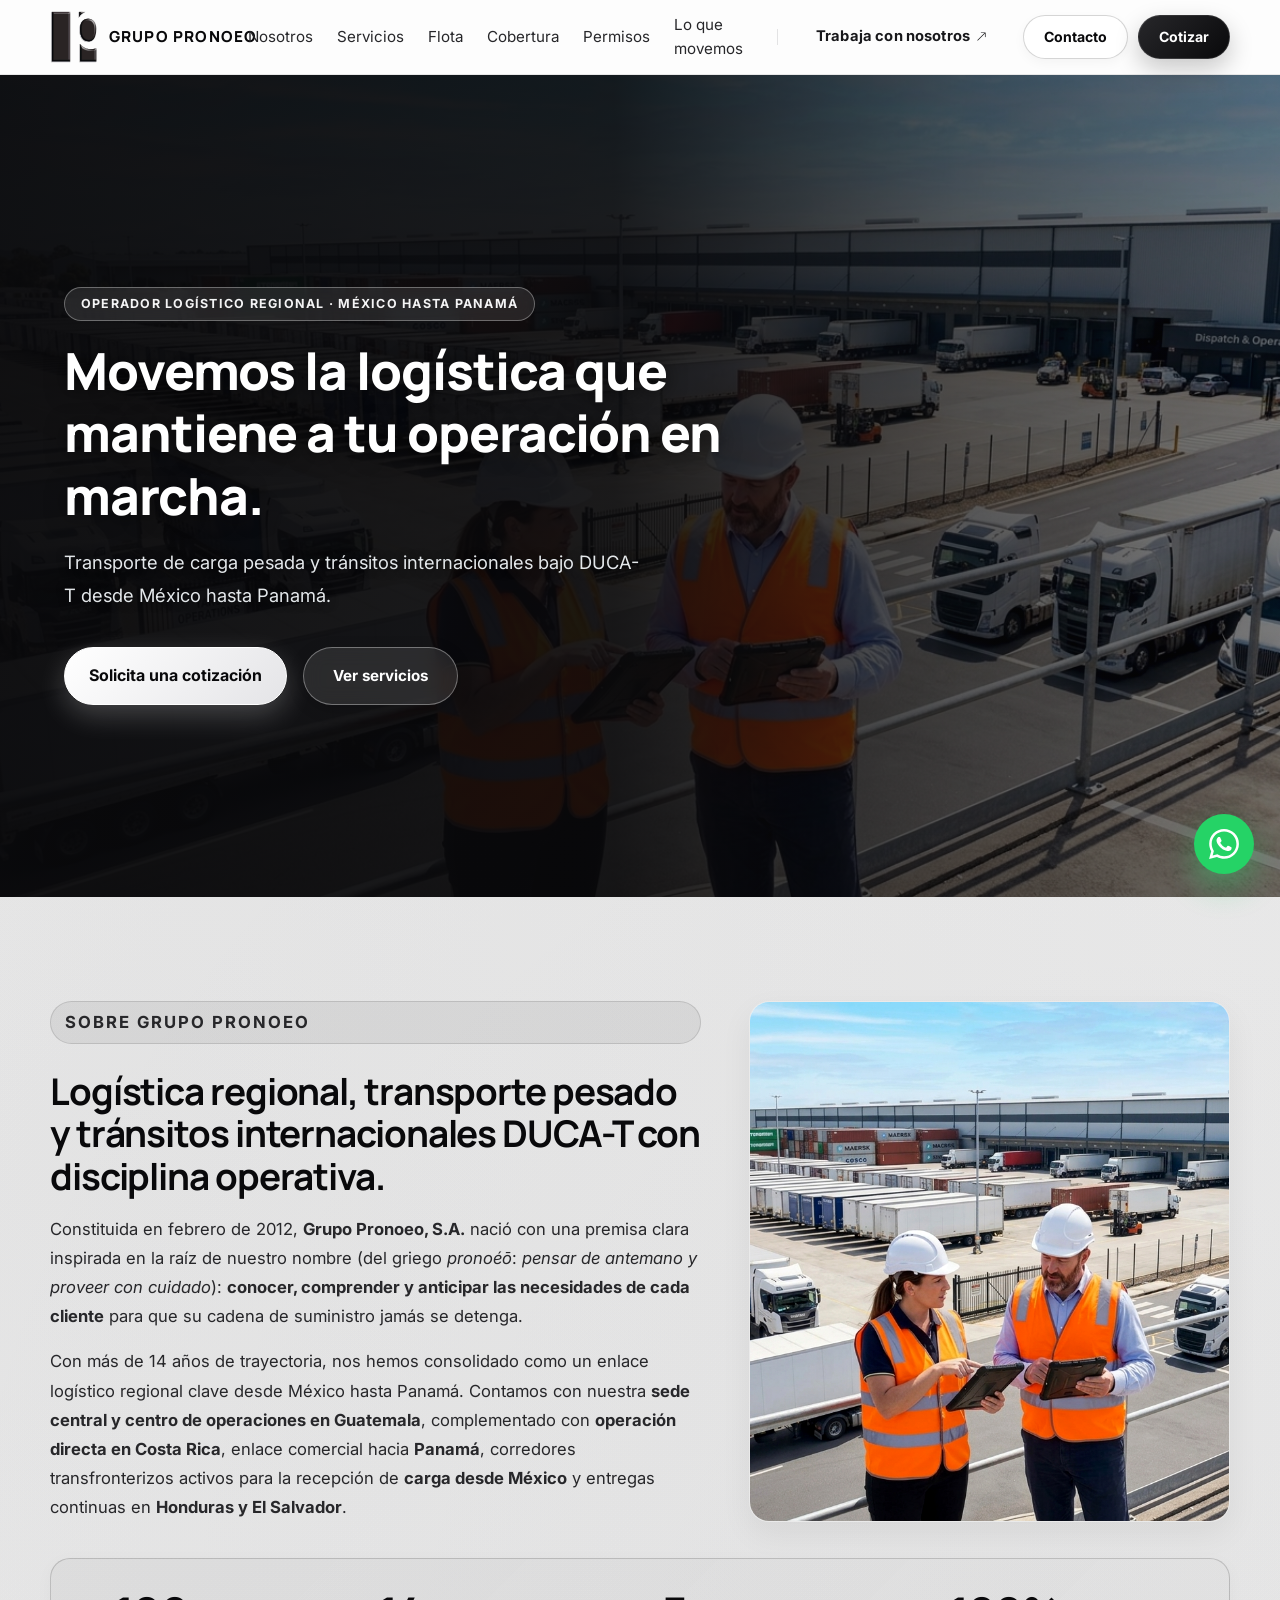
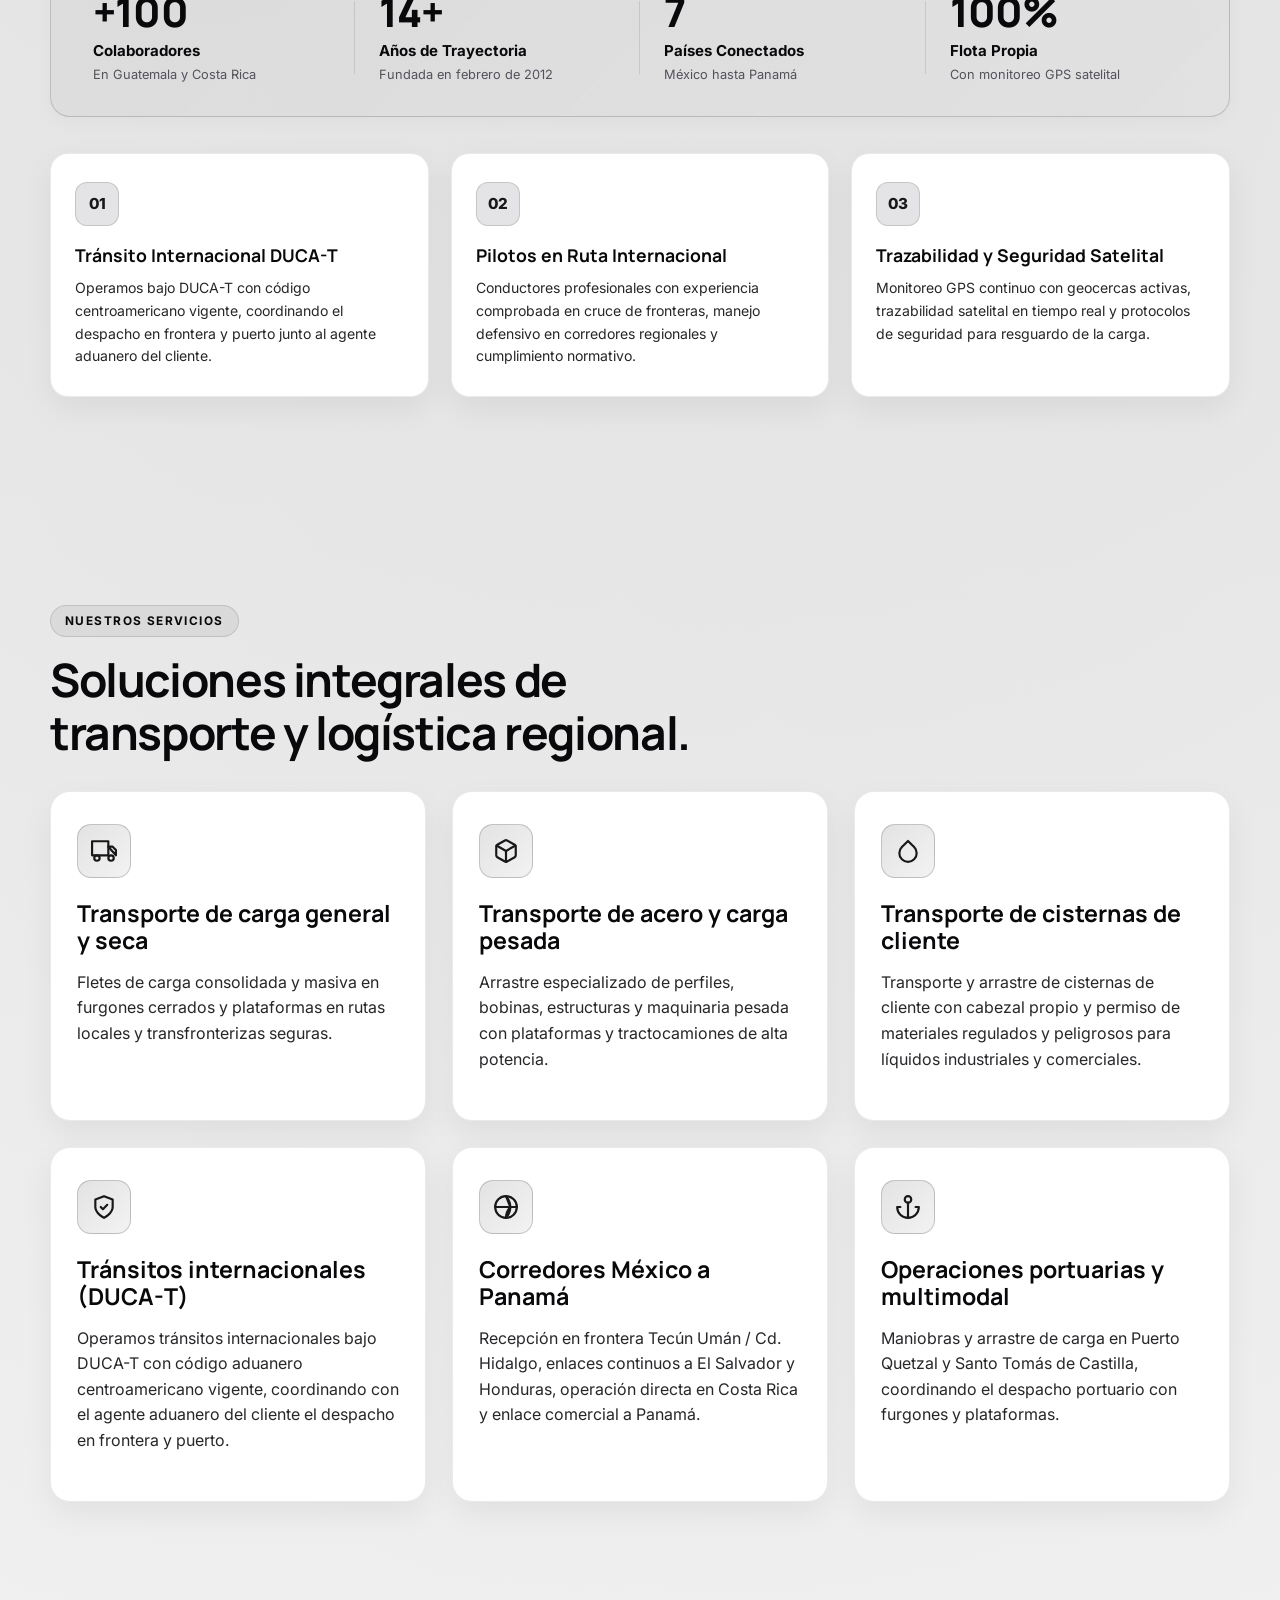
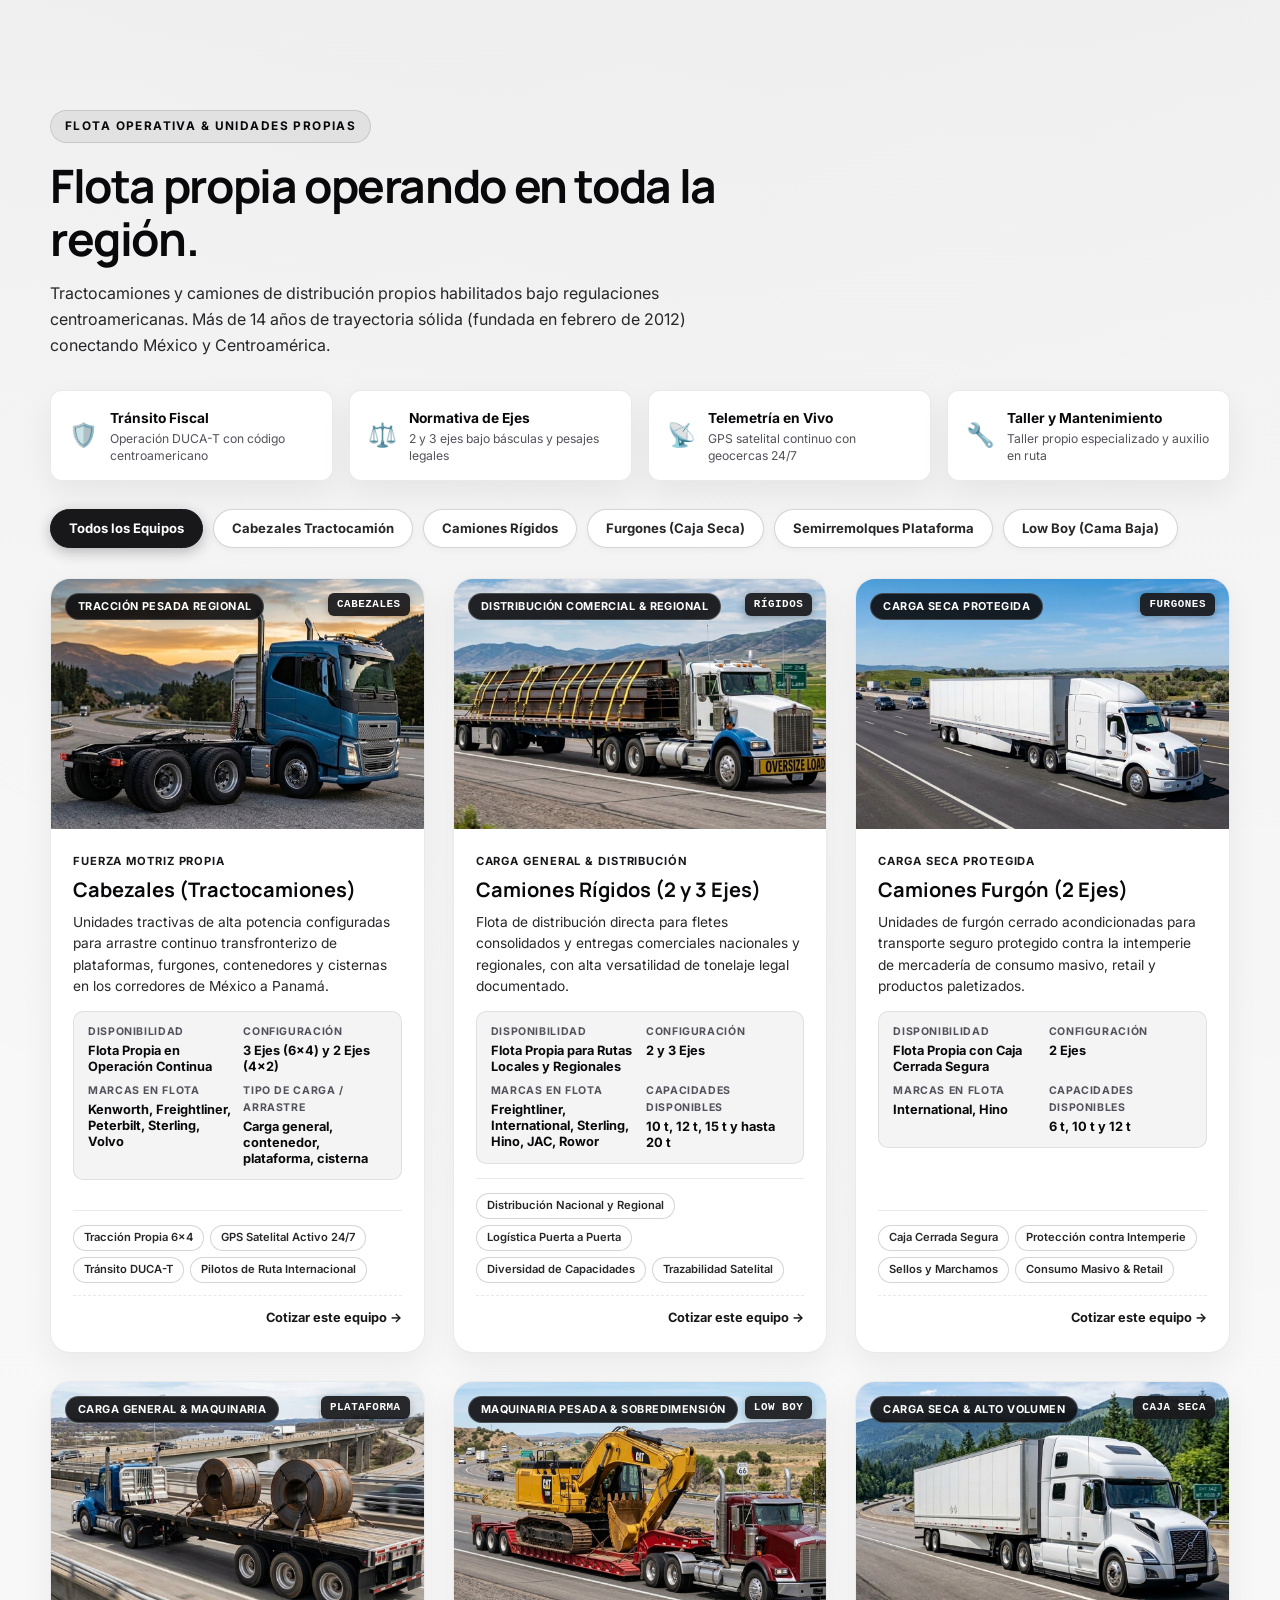
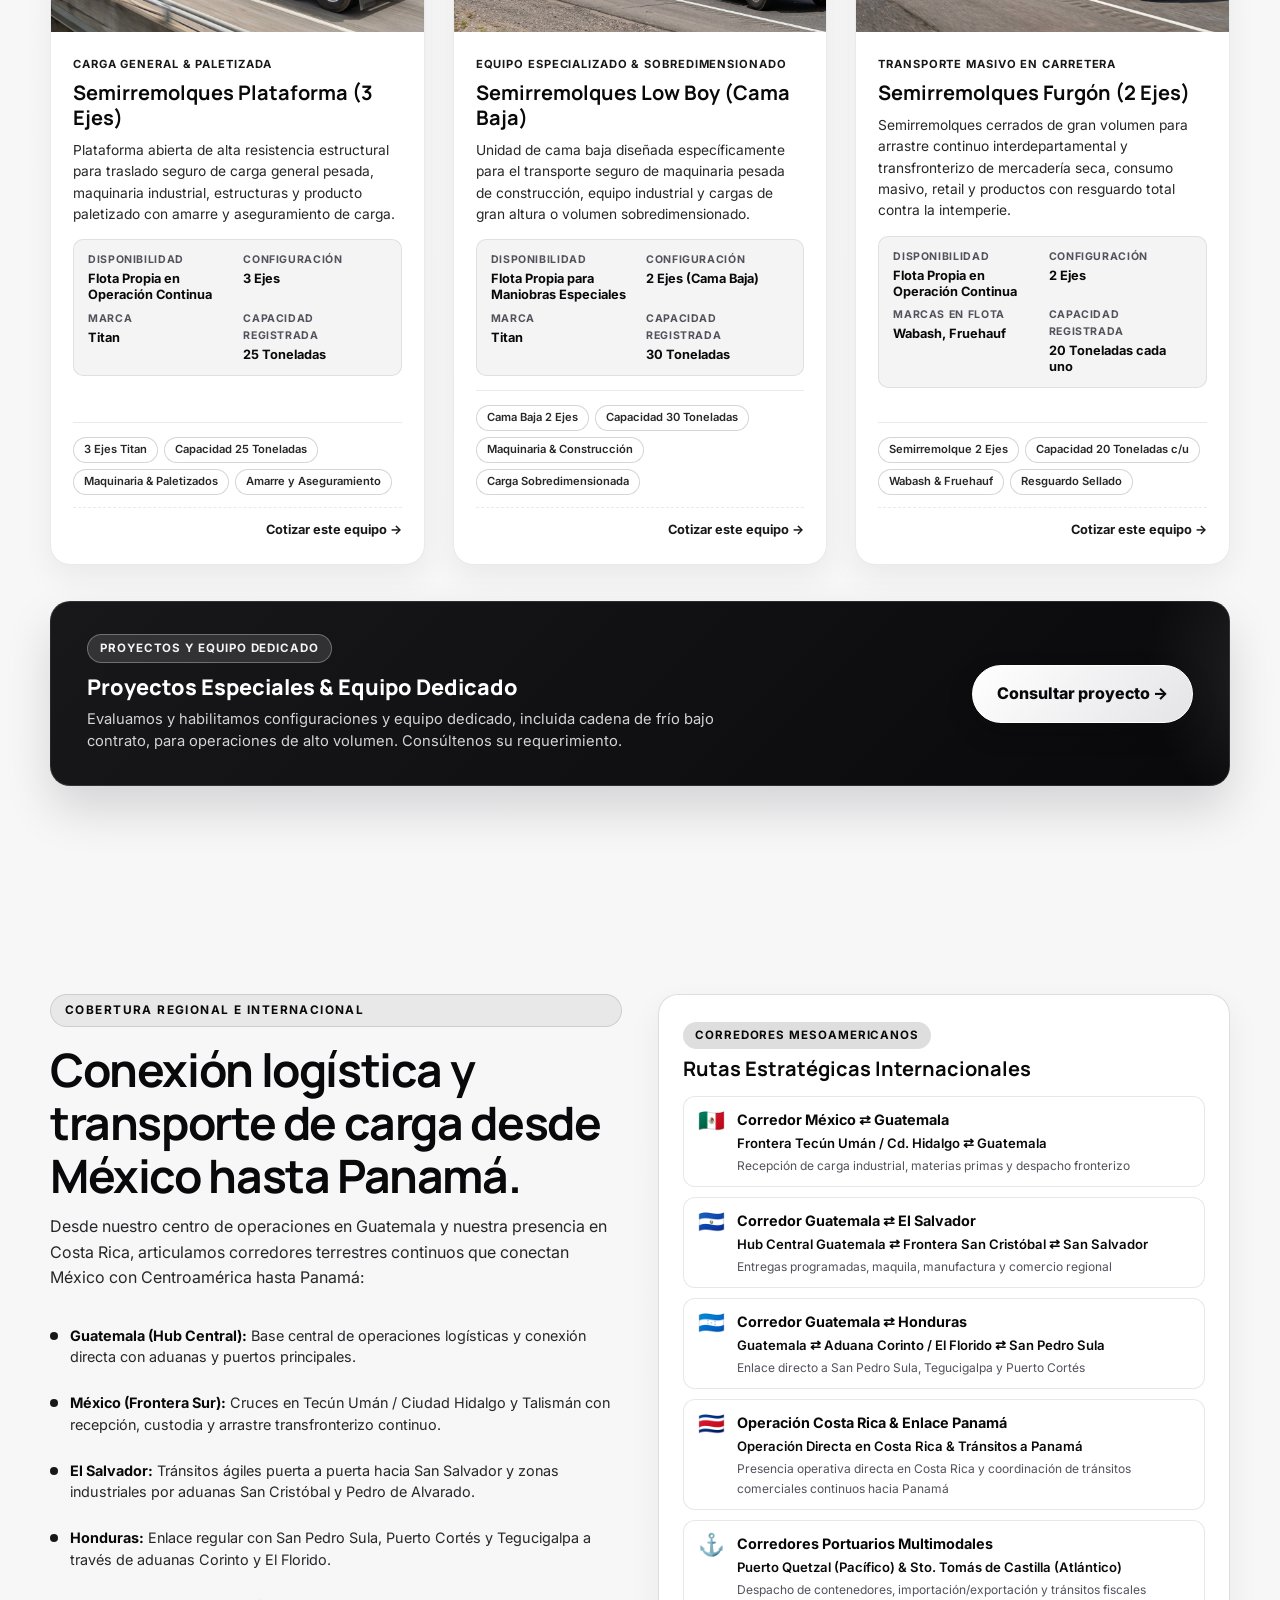
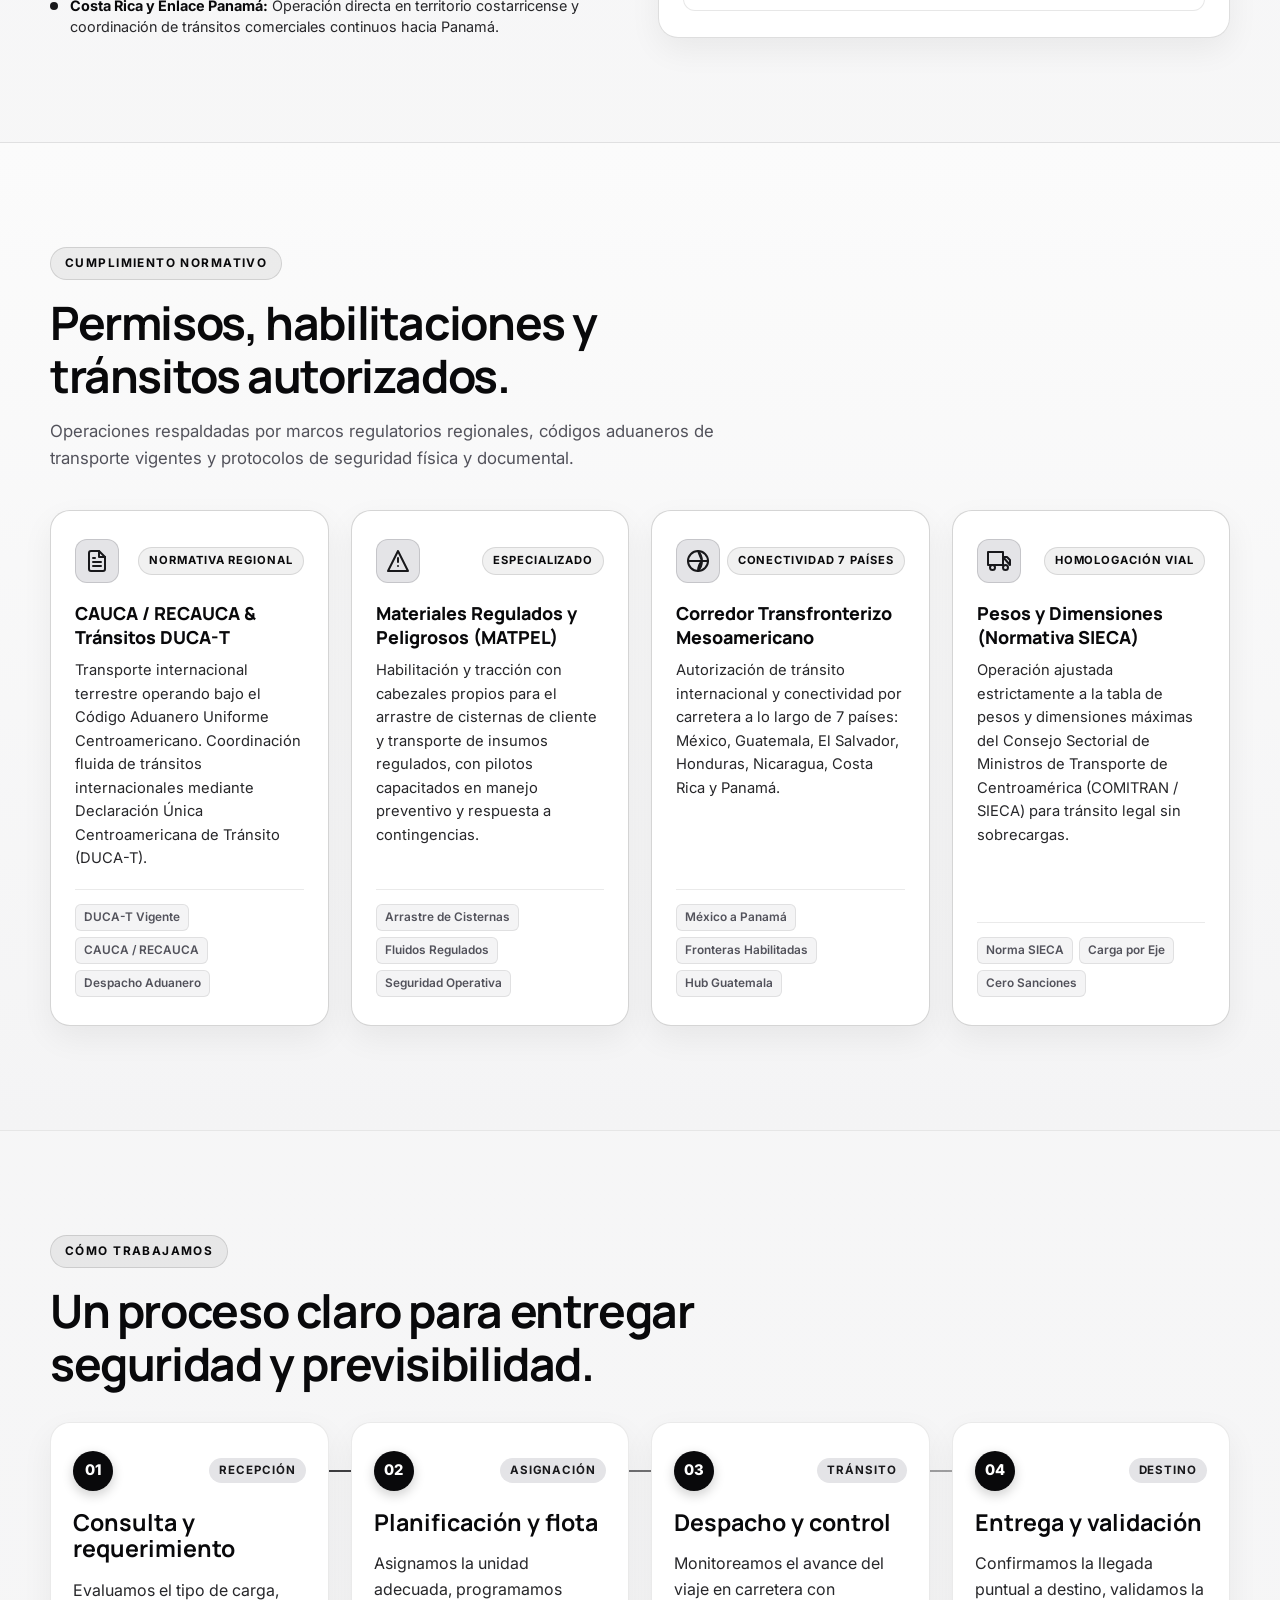
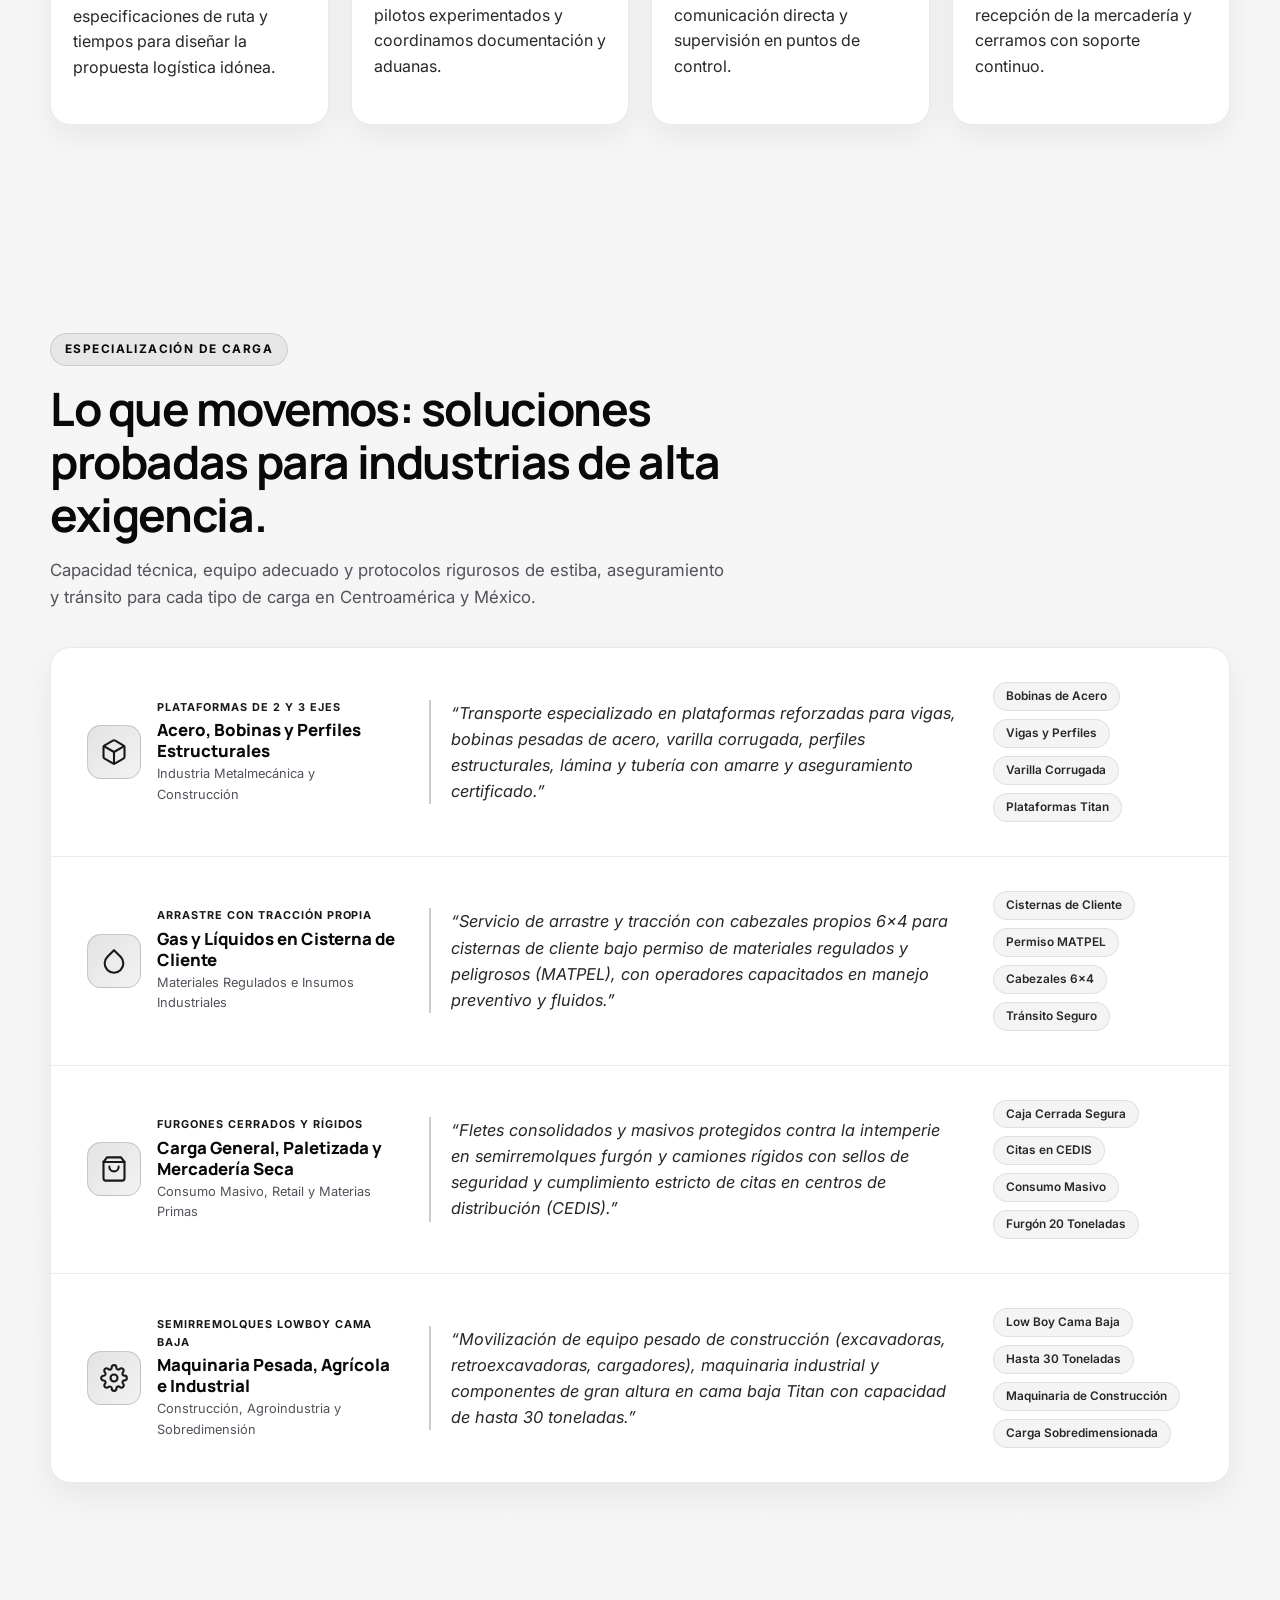
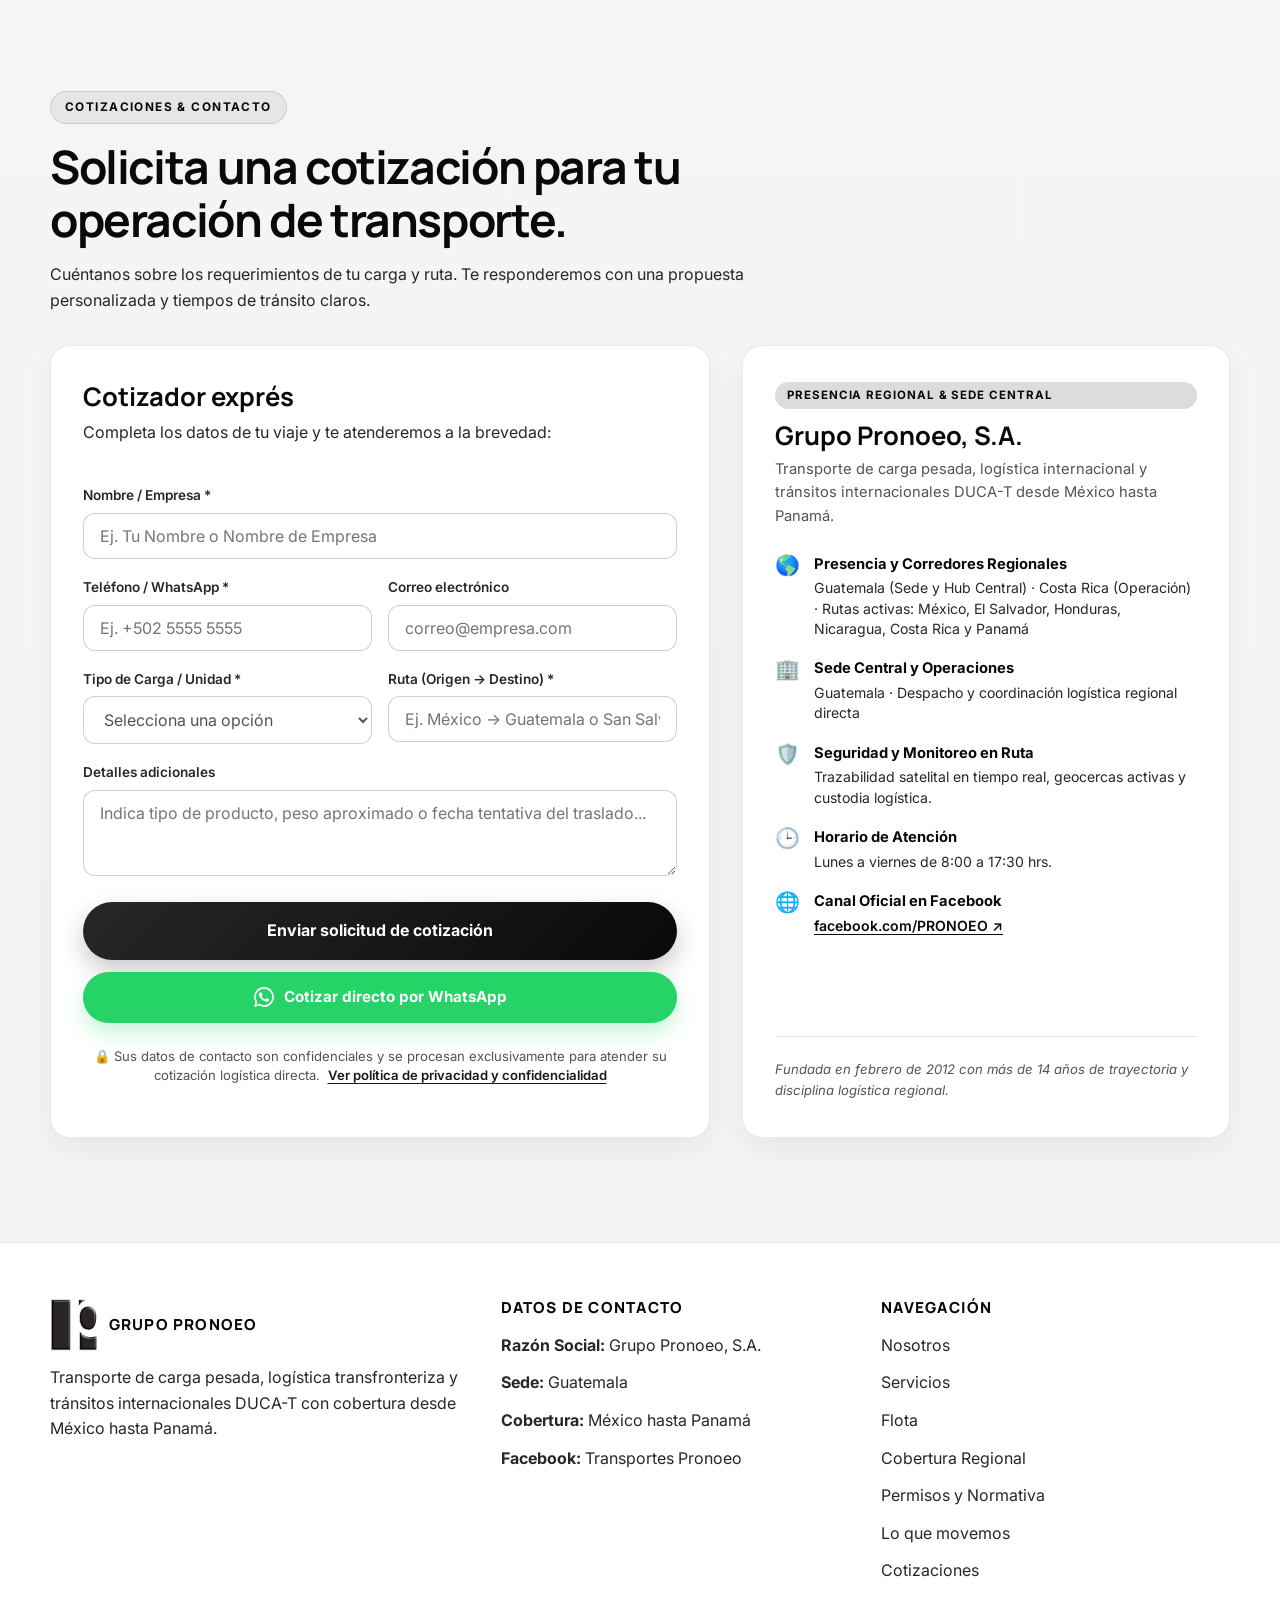
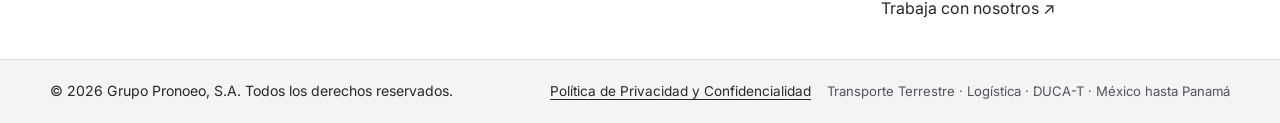
==== index.html @ 3204d536 "feat: implement Phase 3 image debranding and Phase 4 permits and cargo categories" ====
<!DOCTYPE html>
<!-- ==========================================================================
     Grupo Pronoeo, S.A.
     Main website markup (index.html)
     ========================================================================== -->
<html lang="es">
  <head>
    <!-- Character encoding and responsive viewport -->
    <meta charset="UTF-8" />
    <meta name="viewport" content="width=device-width, initial-scale=1.0" />

    <!-- SEO and page metadata -->
    <meta
      name="description"
      content="Grupo Pronoeo, S.A. - Operador logístico regional de transporte pesado, logística transfronteriza y tránsitos internacionales DUCA-T conectando México y toda Centroamérica hasta Panamá."
    />
    <title>Grupo Pronoeo | Transporte Pesado y Logística Regional · México a Panamá</title>

    <!-- Open Graph & Social Cards -->
    <meta property="og:type" content="website" />
    <meta property="og:site_name" content="Grupo Pronoeo, S.A." />
    <meta property="og:url" content="https://grupopronoeo.com/" />
    <meta property="og:title" content="Grupo Pronoeo | Transporte Pesado y Logística Regional" />
    <meta property="og:description" content="Operador logístico de carga pesada, flota propia, tránsitos internacionales DUCA-T y conectividad continua desde México hasta Panamá." />
    <meta property="og:image" content="https://grupopronoeo.com/img/pronoeo-logo.png" />
    <meta property="og:image:secure_url" content="https://grupopronoeo.com/img/pronoeo-logo.png" />
    <meta property="og:image:type" content="image/png" />
    <meta property="og:image:width" content="512" />
    <meta property="og:image:height" content="511" />
    <meta property="og:image:alt" content="Logo oficial de Grupo Pronoeo, S.A." />
    <meta name="twitter:card" content="summary_large_image" />
    <meta name="twitter:title" content="Grupo Pronoeo | Transporte Pesado y Logística Regional" />
    <meta name="twitter:description" content="Operador logístico de carga pesada, flota propia, tránsitos internacionales DUCA-T y conectividad continua desde México hasta Panamá." />
    <meta name="twitter:image" content="https://grupopronoeo.com/img/pronoeo-logo.png" />
    <meta name="theme-color" content="#09090b" />
    <meta name="mobile-web-app-capable" content="yes" />
    <meta name="apple-mobile-web-app-capable" content="yes" />
    <meta name="apple-mobile-web-app-status-bar-style" content="black-translucent" />
    <meta name="apple-mobile-web-app-title" content="Grupo Pronoeo" />

    <!-- Favicons & Web Manifest -->
    <link rel="icon" type="image/x-icon" href="./favicon.ico?v=3" />
    <link rel="icon" type="image/png" sizes="32x32" href="./img/favicon-32x32.png?v=3" />
    <link rel="icon" type="image/png" sizes="16x16" href="./img/favicon-16x16.png?v=3" />
    <link rel="apple-touch-icon" sizes="180x180" href="./img/apple-touch-icon.png?v=3" />
    <link rel="manifest" href="./site.webmanifest" />

    <!-- Web fonts: Inter and Manrope -->
    <link rel="preconnect" href="https://fonts.googleapis.com" />
    <link rel="preconnect" href="https://fonts.gstatic.com" crossorigin />
    <link
      href="https://fonts.googleapis.com/css2?family=Inter:wght@400;500;600;700;800;900&family=Manrope:wght@400;500;600;700;800&display=swap"
      rel="stylesheet"
    />

    <!-- Canonical URL -->
    <link rel="canonical" href="https://grupopronoeo.com/" />

    <!-- Main stylesheet -->
    <link rel="stylesheet" href="./css/styles.css?v=7.3" />

    <!-- Structured Data (JSON-LD) for Google Search & Logistics Rich Results -->
    <script type="application/ld+json">
    {
      "@context": "https://schema.org",
      "@type": "LogisticsService",
      "@id": "https://grupopronoeo.com/#organization",
      "name": "Grupo Pronoeo, S.A.",
      "legalName": "Grupo Pronoeo, Sociedad Anónima",
      "foundingDate": "2012-02",
      "url": "https://grupopronoeo.com",
      "logo": "https://grupopronoeo.com/img/pronoeo-logo.png",
      "image": "https://grupopronoeo.com/img/cabezal-6x4.jpg",
      "description": "Operador logístico de transporte pesado internacional, flota propia y tránsitos internacionales bajo DUCA-T desde México hasta Panamá.",
      "address": {
        "@type": "PostalAddress",
        "addressCountry": "GT"
      },
      "email": "cotizaciones@grupopronoeo.com",
      "areaServed": [
        { "@type": "Country", "name": "Guatemala" },
        { "@type": "Country", "name": "El Salvador" },
        { "@type": "Country", "name": "Honduras" },
        { "@type": "Country", "name": "Nicaragua" },
        { "@type": "Country", "name": "Costa Rica" },
        { "@type": "Country", "name": "Panama" },
        { "@type": "Country", "name": "Mexico" }
      ],
      "sameAs": [
        "https://www.facebook.com/PRONOEO/"
      ],
      "hasOfferCatalog": {
        "@type": "OfferCatalog",
        "name": "Servicios de Transporte Pesado y Logística Regional",
        "itemListElement": [
          {
            "@type": "Offer",
            "itemOffered": {
              "@type": "Service",
              "name": "Transporte de Tracción Pesada en Cabezal 6x4",
              "description": "Arrastre de plataformas, cisternas y equipos dedicados a nivel regional."
            }
          },
          {
            "@type": "Offer",
            "itemOffered": {
              "@type": "Service",
              "name": "Distribución Regional en Camiones Rígidos y Furgones",
              "description": "Unidades de 6 a 20 toneladas con furgón seco cerrado para distribución comercial interdepartamental y transfronteriza."
            }
          },
          {
            "@type": "Offer",
            "itemOffered": {
              "@type": "Service",
              "name": "Coordinación y Tránsito Aduanero Internacional DUCA-T",
              "description": "Operación de transporte bajo Declaración Única Centroamericana para el traslado ágil en aduanas y pasos de frontera."
            }
          },
          {
            "@type": "Offer",
            "itemOffered": {
              "@type": "Service",
              "name": "Transporte en Semirremolques Plataforma y Low Boy",
              "description": "Transporte de carga general, maquinaria pesada y estructuras sobredimensionadas con remolques de 25 y 30 toneladas."
            }
          }
        ]
      }
    }
    </script>
  </head>
  <body>
    <div class="page-shell">
      <!-- ==========================================================================
           1. Header & Navigation
           ========================================================================== -->
      <header class="site-header">
        <nav class="nav container" aria-label="Navegación Principal">
          <!-- Brand logo -->
          <a href="#top" class="brand" aria-label="Grupo Pronoeo inicio">
            <img
              class="brand-logo"
              src="./img/pronoeo-isotype.png?v=1"
              alt="Logo de Grupo Pronoeo"
              width="44"
              height="48"
            />
            <span class="brand-name">Grupo Pronoeo</span>
          </a>

          <!-- Mobile menu toggle button -->
          <button
            class="menu-toggle"
            id="menu-toggle"
            aria-label="Abrir menú de navegación"
            aria-expanded="false"
            aria-controls="nav-panel"
          >
            <span></span>
            <span></span>
            <span></span>
          </button>

          <!-- Navigation links -->
          <div class="nav-panel" id="nav-panel">
            <div class="nav-links">
              <a href="#about">Nosotros</a>
              <a href="#services">Servicios</a>
              <a href="#fleet">Flota</a>
              <a href="#coverage">Cobertura</a>
              <a href="#permits">Permisos</a>
              <a href="#sectors">Lo que movemos</a>
              <span class="nav-divider" aria-hidden="true"></span>
              <a href="pilotos.html" class="nav-link-pilotos" title="Trabaja con nosotros: convocatoria oficial de empleo en Grupo Pronoeo">
                <span class="nav-pilotos-text">Trabaja con nosotros</span>
                <svg class="nav-pilotos-arrow" viewBox="0 0 16 16" width="11" height="11" fill="currentColor" aria-hidden="true">
                  <path fill-rule="evenodd" d="M14 2.5a.5.5 0 0 0-.5-.5h-6a.5.5 0 0 0 0 1h4.793L2.146 13.146a.5.5 0 0 0 .708.708L13 3.707V8.5a.5.5 0 0 0 1 0v-6z"/>
                </svg>
              </a>
            </div>
            <!-- Action buttons -->
            <div class="nav-actions">
              <a class="btn btn-secondary" href="#contact-modal" id="btn-nav-contact" role="button" aria-haspopup="dialog" aria-controls="contact-modal">Contacto</a>
              <a class="btn btn-primary" href="#contact" id="btn-nav-quote">Cotizar</a>
            </div>
          </div>
        </nav>
      </header>

      <main id="top">
        <!-- ==========================================================================
             2. Hero Section (Video Background)
             ========================================================================== -->
        <section class="hero-video-cinematic">
          <!-- Video background -->
          <div class="hero-video-container" aria-hidden="true">
            <video
              autoplay
              muted
              loop
              playsinline
              preload="auto"
              poster="./img/terminal-logistica.jpg"
              class="hero-video-bg"
            >
              <source src="./video/highway-truck-hd.mp4" type="video/mp4" />
            </video>
            <div class="hero-video-scrim"></div>
          </div>

          <!-- Hero content and actions -->
          <div class="container hero-clean-wrap">
            <div class="hero-copy-clean">
              <p class="eyebrow eyebrow-glass">Operador Logístico Regional · México hasta Panamá</p>
              <h1>Movemos la logística que mantiene a tu operación en marcha.</h1>
              <p class="lead-white">
                Transporte de carga pesada y tránsitos internacionales bajo DUCA-T desde México hasta Panamá.
              </p>

              <div class="cta-row">
                <a class="btn btn-primary" href="#contact">Solicita una cotización</a>
                <a class="btn btn-secondary-glass" href="#services">Ver servicios</a>
              </div>
            </div>
          </div>
        </section>

        <!-- ==========================================================================
             3. About Us & Operational Pillars
             ========================================================================== -->
        <section id="about" class="about section-spacing">
          <div class="container">
            <div class="about-top-grid">
              <!-- Company background -->
              <div class="about-story reveal">
                <p class="eyebrow eyebrow-dark">Sobre Grupo Pronoeo</p>
                <h2>Logística regional, transporte pesado y tránsitos internacionales DUCA-T con disciplina operativa.</h2>
                <p>
                  Constituida en febrero de 2012, <strong>Grupo Pronoeo, S.A.</strong> nació con una premisa clara inspirada en la raíz de nuestro nombre (del griego <em>pronoéō</em>: <em>pensar de antemano y proveer con cuidado</em>): <strong>conocer, comprender y anticipar las necesidades de cada cliente</strong> para que su cadena de suministro jamás se detenga.
                </p>
                <p>
                  Con más de 14 años de trayectoria, nos hemos consolidado como un enlace logístico regional clave desde México hasta Panamá. Contamos con nuestra <strong>sede central y centro de operaciones en Guatemala</strong>, complementado con <strong>operación directa en Costa Rica</strong>, enlace comercial hacia <strong>Panamá</strong>, corredores transfronterizos activos para la recepción de <strong>carga desde México</strong> y entregas continuas en <strong>Honduras y El Salvador</strong>.
                </p>
              </div>

              <!-- Operations yard photo -->
              <div class="about-visual reveal">
                <div class="about-image-frame">
                  <img
                    src="./img/terminal-logistica.jpg"
                    alt="Centro de distribución, patio de maniobras y operaciones logísticas regionales de Grupo Pronoeo"
                    width="1200"
                    height="675"
                    loading="lazy"
                    decoding="async"
                  />
                </div>
              </div>
            </div>

            <!-- Institutional Metrics Strip -->
            <div class="about-stats-strip reveal">
              <div class="about-stat-item">
                <span class="about-stat-number">+100</span>
                <span class="about-stat-label">Colaboradores</span>
                <span class="about-stat-sub">En Guatemala y Costa Rica</span>
              </div>
              <div class="about-stat-item">
                <span class="about-stat-number">14+</span>
                <span class="about-stat-label">Años de Trayectoria</span>
                <span class="about-stat-sub">Fundada en febrero de 2012</span>
              </div>
              <div class="about-stat-item">
                <span class="about-stat-number">7</span>
                <span class="about-stat-label">Países Conectados</span>
                <span class="about-stat-sub">México hasta Panamá</span>
              </div>
              <div class="about-stat-item">
                <span class="about-stat-number">100%</span>
                <span class="about-stat-label">Flota Propia</span>
                <span class="about-stat-sub">Con monitoreo GPS satelital</span>
              </div>
            </div>

            <!-- Operational pillars -->
            <div class="about-pillars-grid reveal">
              <div class="pillar-card">
                <span class="pillar-icon">01</span>
                <h3>Tránsito Internacional DUCA-T</h3>
                <p>Operamos bajo DUCA-T con código centroamericano vigente, coordinando el despacho en frontera y puerto junto al agente aduanero del cliente.</p>
              </div>

              <div class="pillar-card">
                <span class="pillar-icon">02</span>
                <h3>Pilotos en Ruta Internacional</h3>
                <p>Conductores profesionales con experiencia comprobada en cruce de fronteras, manejo defensivo en corredores regionales y cumplimiento normativo.</p>
              </div>

              <div class="pillar-card">
                <span class="pillar-icon">03</span>
                <h3>Trazabilidad y Seguridad Satelital</h3>
                <p>Monitoreo GPS continuo con geocercas activas, trazabilidad satelital en tiempo real y protocolos de seguridad para resguardo de la carga.</p>
              </div>
            </div>
          </div>
        </section>

        <!-- ==========================================================================
             4. Services Grid
             ========================================================================== -->
        <section id="services" class="services section-spacing">
          <div class="container">
            <div class="section-heading reveal">
              <p class="eyebrow eyebrow-dark">Nuestros servicios</p>
              <h2>Soluciones integrales de transporte y logística regional.</h2>
            </div>

            <!-- Services list -->
            <div class="service-grid">
              <article class="service-card reveal">
                <div class="service-icon" aria-hidden="true">
                  <svg width="26" height="26" viewBox="0 0 24 24" fill="none" stroke="currentColor" stroke-width="2" stroke-linecap="round" stroke-linejoin="round">
                    <rect x="1" y="3" width="15" height="13"/>
                    <polygon points="16 8 20 8 23 11 23 16 16 8"/>
                    <circle cx="5.5" cy="18.5" r="2.5"/>
                    <circle cx="18.5" cy="18.5" r="2.5"/>
                  </svg>
                </div>
                <h3>Transporte de carga general y seca</h3>
                <p>Fletes de carga consolidada y masiva en furgones cerrados y plataformas en rutas locales y transfronterizas seguras.</p>
              </article>

              <article class="service-card reveal">
                <div class="service-icon" aria-hidden="true">
                  <svg width="26" height="26" viewBox="0 0 24 24" fill="none" stroke="currentColor" stroke-width="2" stroke-linecap="round" stroke-linejoin="round">
                    <path d="M21 16V8a2 2 0 0 0-1-1.73l-7-4a2 2 0 0 0-2 0l-7 4A2 2 0 0 0 3 8v8a2 2 0 0 0 1 1.73l7 4a2 2 0 0 0 2 0l7-4A2 2 0 0 0 21 16z"/>
                    <polyline points="3.27 6.96 12 12.01 20.73 6.96"/>
                    <line x1="12" y1="22.08" x2="12" y2="12"/>
                  </svg>
                </div>
                <h3>Transporte de acero y carga pesada</h3>
                <p>Arrastre especializado de perfiles, bobinas, estructuras y maquinaria pesada con plataformas y tractocamiones de alta potencia.</p>
              </article>

              <article class="service-card reveal">
                <div class="service-icon" aria-hidden="true">
                  <svg width="26" height="26" viewBox="0 0 24 24" fill="none" stroke="currentColor" stroke-width="2" stroke-linecap="round" stroke-linejoin="round">
                    <path d="M12 2.69l5.66 5.66a8 8 0 1 1-11.31 0z"/>
                  </svg>
                </div>
                <h3>Transporte de cisternas de cliente</h3>
                <p>Transporte y arrastre de cisternas de cliente con cabezal propio y permiso de materiales regulados y peligrosos para líquidos industriales y comerciales.</p>
              </article>

              <article class="service-card reveal">
                <div class="service-icon" aria-hidden="true">
                  <svg width="26" height="26" viewBox="0 0 24 24" fill="none" stroke="currentColor" stroke-width="2" stroke-linecap="round" stroke-linejoin="round">
                    <path d="M12 22s8-4 8-10V5l-8-3-8 3v7c0 6 8 10 8 10z"/>
                    <path d="m9 12 2 2 4-4"/>
                  </svg>
                </div>
                <h3>Tránsitos internacionales (DUCA-T)</h3>
                <p>Operamos tránsitos internacionales bajo DUCA-T con código aduanero centroamericano vigente, coordinando con el agente aduanero del cliente el despacho en frontera y puerto.</p>
              </article>

              <article class="service-card reveal">
                <div class="service-icon" aria-hidden="true">
                  <svg width="26" height="26" viewBox="0 0 24 24" fill="none" stroke="currentColor" stroke-width="2" stroke-linecap="round" stroke-linejoin="round">
                    <circle cx="12" cy="12" r="10"/>
                    <line x1="2" y1="12" x2="22" y2="12"/>
                    <path d="M12 2a15.3 15.3 0 0 1 4 10 15.3 15.3 0 0 1-4 10 15.3 15.3 0 0 1 4-10z"/>
                  </svg>
                </div>
                <h3>Corredores México a Panamá</h3>
                <p>Recepción en frontera Tecún Umán / Cd. Hidalgo, enlaces continuos a El Salvador y Honduras, operación directa en Costa Rica y enlace comercial a Panamá.</p>
              </article>

              <article class="service-card reveal">
                <div class="service-icon" aria-hidden="true">
                  <svg width="26" height="26" viewBox="0 0 24 24" fill="none" stroke="currentColor" stroke-width="2" stroke-linecap="round" stroke-linejoin="round">
                    <circle cx="12" cy="5" r="3"/>
                    <line x1="12" y1="22" x2="12" y2="8"/>
                    <path d="M5 12H2a10 10 0 0 0 20 0h-3"/>
                  </svg>
                </div>
                <h3>Operaciones portuarias y multimodal</h3>
                <p>Maniobras y arrastre de carga en Puerto Quetzal y Santo Tomás de Castilla, coordinando el despacho portuario con furgones y plataformas.</p>
              </article>
            </div>
          </div>
        </section>

        <!-- ==========================================================================
             5. Fleet Catalog & Technical Specifications
             ========================================================================== -->
        <section id="fleet" class="fleet section-spacing">
          <div class="container">
            <!-- Section heading -->
            <div class="section-heading reveal">
              <p class="eyebrow eyebrow-dark">Flota Operativa & Unidades Propias</p>
              <h2>Flota propia operando en toda la región.</h2>
              <p>
                Tractocamiones y camiones de distribución propios habilitados bajo regulaciones centroamericanas. Más de 14 años de trayectoria sólida (fundada en febrero de 2012) conectando México y Centroamérica.
              </p>
            </div>

            <!-- Fleet credentials strip -->
            <div class="fleet-strip reveal">
              <div class="fleet-strip-item">
                <span class="fleet-strip-icon">🛡️</span>
                <div class="fleet-strip-text">
                  <strong>Tránsito Fiscal</strong>
                  <span>Operación DUCA-T con código centroamericano</span>
                </div>
              </div>
              <div class="fleet-strip-item">
                <span class="fleet-strip-icon">⚖️</span>
                <div class="fleet-strip-text">
                  <strong>Normativa de Ejes</strong>
                  <span>2 y 3 ejes bajo básculas y pesajes legales</span>
                </div>
              </div>
              <div class="fleet-strip-item">
                <span class="fleet-strip-icon">📡</span>
                <div class="fleet-strip-text">
                  <strong>Telemetría en Vivo</strong>
                  <span>GPS satelital continuo con geocercas 24/7</span>
                </div>
              </div>
              <div class="fleet-strip-item">
                <span class="fleet-strip-icon">🔧</span>
                <div class="fleet-strip-text">
                  <strong>Taller y Mantenimiento</strong>
                  <span>Taller propio especializado y auxilio en ruta</span>
                </div>
              </div>
            </div>

            <!-- Fleet category filters -->
            <div class="fleet-filters reveal">
              <button type="button" class="fleet-filter-btn is-active" data-filter="all">Todos los Equipos</button>
              <button type="button" class="fleet-filter-btn" data-filter="cabezales">Cabezales Tractocamión</button>
              <button type="button" class="fleet-filter-btn" data-filter="rigidos">Camiones Rígidos</button>
              <button type="button" class="fleet-filter-btn" data-filter="furgones">Furgones (Caja Seca)</button>
              <button type="button" class="fleet-filter-btn" data-filter="plataformas">Semirremolques Plataforma</button>
              <button type="button" class="fleet-filter-btn" data-filter="lowboy">Low Boy (Cama Baja)</button>
            </div>

            <!-- Fleet equipment grid -->
            <div class="fleet-grid">
              <!-- Unit 01: Cabezales (Tractocamiones) -->
              <article class="fleet-card reveal" data-category="cabezales">
                <div class="fleet-image">
                  <span class="fleet-badge">TRACCIÓN PESADA REGIONAL</span>
                  <span class="fleet-code-badge">CABEZALES</span>
                  <img src="./img/cabezal-6x4.jpg" alt="Cabezales y tractocamiones de alta potencia para arrastre regional" width="1200" height="675" loading="lazy" decoding="async" />
                </div>
                <div class="fleet-copy">
                  <span class="fleet-category">Fuerza Motriz Propia</span>
                  <h3>Cabezales (Tractocamiones)</h3>
                  <p class="fleet-desc">
                    Unidades tractivas de alta potencia configuradas para arrastre continuo transfronterizo de plataformas, furgones, contenedores y cisternas en los corredores de México a Panamá.
                  </p>
                  <div class="fleet-matrix">
                    <div class="matrix-item">
                      <span class="matrix-label">Disponibilidad</span>
                      <span class="matrix-value">Flota Propia en Operación Continua</span>
                    </div>
                    <div class="matrix-item">
                      <span class="matrix-label">Configuración</span>
                      <span class="matrix-value">3 Ejes (6x4) y 2 Ejes (4x2)</span>
                    </div>
                    <div class="matrix-item">
                      <span class="matrix-label">Marcas en Flota</span>
                      <span class="matrix-value">Kenworth, Freightliner, Peterbilt, Sterling, Volvo</span>
                    </div>
                    <div class="matrix-item">
                      <span class="matrix-label">Tipo de Carga / Arrastre</span>
                      <span class="matrix-value">Carga general, contenedor, plataforma, cisterna</span>
                    </div>
                  </div>
                  <div class="fleet-specs">
                    <span class="fleet-spec-tag">Tracción Propia 6x4</span>
                    <span class="fleet-spec-tag">GPS Satelital Activo 24/7</span>
                    <span class="fleet-spec-tag">Tránsito DUCA-T</span>
                    <span class="fleet-spec-tag">Pilotos de Ruta Internacional</span>
                  </div>
                  <div class="fleet-card-action">
                    <a href="#contact" class="btn-card-quote" data-unit="Cabezales (Tractocamiones)">Cotizar este equipo →</a>
                  </div>
                </div>
              </article>

              <!-- Unit 02: Camiones Rígidos -->
              <article class="fleet-card reveal" data-category="rigidos">
                <div class="fleet-image">
                  <span class="fleet-badge">DISTRIBUCIÓN COMERCIAL & REGIONAL</span>
                  <span class="fleet-code-badge">RÍGIDOS</span>
                  <img src="./img/plataforma-2ejes.jpg" alt="Camiones rígidos de 2 y 3 ejes para distribución y carga general" width="1200" height="675" loading="lazy" decoding="async" />
                </div>
                <div class="fleet-copy">
                  <span class="fleet-category">Carga General & Distribución</span>
                  <h3>Camiones Rígidos (2 y 3 Ejes)</h3>
                  <p class="fleet-desc">
                    Flota de distribución directa para fletes consolidados y entregas comerciales nacionales y regionales, con alta versatilidad de tonelaje legal documentado.
                  </p>
                  <div class="fleet-matrix">
                    <div class="matrix-item">
                      <span class="matrix-label">Disponibilidad</span>
                      <span class="matrix-value">Flota Propia para Rutas Locales y Regionales</span>
                    </div>
                    <div class="matrix-item">
                      <span class="matrix-label">Configuración</span>
                      <span class="matrix-value">2 y 3 Ejes</span>
                    </div>
                    <div class="matrix-item">
                      <span class="matrix-label">Marcas en Flota</span>
                      <span class="matrix-value">Freightliner, International, Sterling, Hino, JAC, Rowor</span>
                    </div>
                    <div class="matrix-item">
                      <span class="matrix-label">Capacidades Disponibles</span>
                      <span class="matrix-value">10 t, 12 t, 15 t y hasta 20 t</span>
                    </div>
                  </div>
                  <div class="fleet-specs">
                    <span class="fleet-spec-tag">Distribución Nacional y Regional</span>
                    <span class="fleet-spec-tag">Logística Puerta a Puerta</span>
                    <span class="fleet-spec-tag">Diversidad de Capacidades</span>
                    <span class="fleet-spec-tag">Trazabilidad Satelital</span>
                  </div>
                  <div class="fleet-card-action">
                    <a href="#contact" class="btn-card-quote" data-unit="Camiones rígidos">Cotizar este equipo →</a>
                  </div>
                </div>
              </article>

              <!-- Unit 03: Camiones Furgón -->
              <article class="fleet-card reveal" data-category="furgones">
                <div class="fleet-image">
                  <span class="fleet-badge">CARGA SECA PROTEGIDA</span>
                  <span class="fleet-code-badge">FURGONES</span>
                  <img src="./img/furgon-53.jpg" alt="Camiones furgón cerrado para carga seca protegida contra intemperie" width="1200" height="675" loading="lazy" decoding="async" />
                </div>
                <div class="fleet-copy">
                  <span class="fleet-category">Carga Seca Protegida</span>
                  <h3>Camiones Furgón (2 Ejes)</h3>
                  <p class="fleet-desc">
                    Unidades de furgón cerrado acondicionadas para transporte seguro protegido contra la intemperie de mercadería de consumo masivo, retail y productos paletizados.
                  </p>
                  <div class="fleet-matrix">
                    <div class="matrix-item">
                      <span class="matrix-label">Disponibilidad</span>
                      <span class="matrix-value">Flota Propia con Caja Cerrada Segura</span>
                    </div>
                    <div class="matrix-item">
                      <span class="matrix-label">Configuración</span>
                      <span class="matrix-value">2 Ejes</span>
                    </div>
                    <div class="matrix-item">
                      <span class="matrix-label">Marcas en Flota</span>
                      <span class="matrix-value">International, Hino</span>
                    </div>
                    <div class="matrix-item">
                      <span class="matrix-label">Capacidades Disponibles</span>
                      <span class="matrix-value">6 t, 10 t y 12 t</span>
                    </div>
                  </div>
                  <div class="fleet-specs">
                    <span class="fleet-spec-tag">Caja Cerrada Segura</span>
                    <span class="fleet-spec-tag">Protección contra Intemperie</span>
                    <span class="fleet-spec-tag">Sellos y Marchamos</span>
                    <span class="fleet-spec-tag">Consumo Masivo & Retail</span>
                  </div>
                  <div class="fleet-card-action">
                    <a href="#contact" class="btn-card-quote" data-unit="Camiones furgón">Cotizar este equipo →</a>
                  </div>
                </div>
              </article>

              <!-- Unit 04: Semirremolques Plataforma -->
              <article class="fleet-card reveal" data-category="plataformas">
                <div class="fleet-image">
                  <span class="fleet-badge">CARGA GENERAL & MAQUINARIA</span>
                  <span class="fleet-code-badge">PLATAFORMA</span>
                  <img src="./img/plataforma-3ejes.jpg" alt="Semirremolques plataforma de 3 ejes Titan para carga general, maquinaria y producto paletizado" width="1200" height="675" loading="lazy" decoding="async" />
                </div>
                <div class="fleet-copy">
                  <span class="fleet-category">Carga General & Paletizada</span>
                  <h3>Semirremolques Plataforma (3 Ejes)</h3>
                  <p class="fleet-desc">
                    Plataforma abierta de alta resistencia estructural para traslado seguro de carga general pesada, maquinaria industrial, estructuras y producto paletizado con amarre y aseguramiento de carga.
                  </p>
                  <div class="fleet-matrix">
                    <div class="matrix-item">
                      <span class="matrix-label">Disponibilidad</span>
                      <span class="matrix-value">Flota Propia en Operación Continua</span>
                    </div>
                    <div class="matrix-item">
                      <span class="matrix-label">Configuración</span>
                      <span class="matrix-value">3 Ejes</span>
                    </div>
                    <div class="matrix-item">
                      <span class="matrix-label">Marca</span>
                      <span class="matrix-value">Titan</span>
                    </div>
                    <div class="matrix-item">
                      <span class="matrix-label">Capacidad Registrada</span>
                      <span class="matrix-value">25 Toneladas</span>
                    </div>
                  </div>
                  <div class="fleet-specs">
                    <span class="fleet-spec-tag">3 Ejes Titan</span>
                    <span class="fleet-spec-tag">Capacidad 25 Toneladas</span>
                    <span class="fleet-spec-tag">Maquinaria & Paletizados</span>
                    <span class="fleet-spec-tag">Amarre y Aseguramiento</span>
                  </div>
                  <div class="fleet-card-action">
                    <a href="#contact" class="btn-card-quote" data-unit="Semirremolques plataforma">Cotizar este equipo →</a>
                  </div>
                </div>
              </article>

              <!-- Unit 05: Semirremolques Low Boy (Cama Baja) -->
              <article class="fleet-card reveal" data-category="lowboy">
                <div class="fleet-image">
                  <span class="fleet-badge">MAQUINARIA PESADA & SOBREDIMENSIÓN</span>
                  <span class="fleet-code-badge">LOW BOY</span>
                  <img src="./img/cama-baja-lowboy.jpg" alt="Semirremolque low boy cama baja de 2 ejes Titan para maquinaria pesada y carga sobredimensionada" width="1200" height="675" loading="lazy" decoding="async" />
                </div>
                <div class="fleet-copy">
                  <span class="fleet-category">Equipo Especializado & Sobredimensionado</span>
                  <h3>Semirremolques Low Boy (Cama Baja)</h3>
                  <p class="fleet-desc">
                    Unidad de cama baja diseñada específicamente para el transporte seguro de maquinaria pesada de construcción, equipo industrial y cargas de gran altura o volumen sobredimensionado.
                  </p>
                  <div class="fleet-matrix">
                    <div class="matrix-item">
                      <span class="matrix-label">Disponibilidad</span>
                      <span class="matrix-value">Flota Propia para Maniobras Especiales</span>
                    </div>
                    <div class="matrix-item">
                      <span class="matrix-label">Configuración</span>
                      <span class="matrix-value">2 Ejes (Cama Baja)</span>
                    </div>
                    <div class="matrix-item">
                      <span class="matrix-label">Marca</span>
                      <span class="matrix-value">Titan</span>
                    </div>
                    <div class="matrix-item">
                      <span class="matrix-label">Capacidad Registrada</span>
                      <span class="matrix-value">30 Toneladas</span>
                    </div>
                  </div>
                  <div class="fleet-specs">
                    <span class="fleet-spec-tag">Cama Baja 2 Ejes</span>
                    <span class="fleet-spec-tag">Capacidad 30 Toneladas</span>
                    <span class="fleet-spec-tag">Maquinaria & Construcción</span>
                    <span class="fleet-spec-tag">Carga Sobredimensionada</span>
                  </div>
                  <div class="fleet-card-action">
                    <a href="#contact" class="btn-card-quote" data-unit="Semirremolques low boy">Cotizar este equipo →</a>
                  </div>
                </div>
              </article>

              <!-- Unit 06: Semirremolques Furgón -->
              <article class="fleet-card reveal" data-category="furgones">
                <div class="fleet-image">
                  <span class="fleet-badge">CARGA SECA & ALTO VOLUMEN</span>
                  <span class="fleet-code-badge">CAJA SECA</span>
                  <img src="./img/furgon-48.jpg" alt="Semirremolques furgón de 2 ejes para transporte masivo de carga seca protegida" width="1200" height="675" loading="lazy" decoding="async" />
                </div>
                <div class="fleet-copy">
                  <span class="fleet-category">Transporte Masivo en Carretera</span>
                  <h3>Semirremolques Furgón (2 Ejes)</h3>
                  <p class="fleet-desc">
                    Semirremolques cerrados de gran volumen para arrastre continuo interdepartamental y transfronterizo de mercadería seca, consumo masivo, retail y productos con resguardo total contra la intemperie.
                  </p>
                  <div class="fleet-matrix">
                    <div class="matrix-item">
                      <span class="matrix-label">Disponibilidad</span>
                      <span class="matrix-value">Flota Propia en Operación Continua</span>
                    </div>
                    <div class="matrix-item">
                      <span class="matrix-label">Configuración</span>
                      <span class="matrix-value">2 Ejes</span>
                    </div>
                    <div class="matrix-item">
                      <span class="matrix-label">Marcas en Flota</span>
                      <span class="matrix-value">Wabash, Fruehauf</span>
                    </div>
                    <div class="matrix-item">
                      <span class="matrix-label">Capacidad Registrada</span>
                      <span class="matrix-value">20 Toneladas cada uno</span>
                    </div>
                  </div>
                  <div class="fleet-specs">
                    <span class="fleet-spec-tag">Semirremolque 2 Ejes</span>
                    <span class="fleet-spec-tag">Capacidad 20 Toneladas c/u</span>
                    <span class="fleet-spec-tag">Wabash & Fruehauf</span>
                    <span class="fleet-spec-tag">Resguardo Sellado</span>
                  </div>
                  <div class="fleet-card-action">
                    <a href="#contact" class="btn-card-quote" data-unit="Semirremolques furgón">Cotizar este equipo →</a>
                  </div>
                </div>
              </article>
            </div>
            <!-- Dedicated projects & custom equipment banner -->
            <div class="dedicated-projects-banner reveal">
              <div class="dedicated-projects-content">
                <span class="dedicated-badge">Proyectos y Equipo Dedicado</span>
                <h3>Proyectos Especiales & Equipo Dedicado</h3>
                <p>
                  Evaluamos y habilitamos configuraciones y equipo dedicado, incluida cadena de frío bajo contrato, para operaciones de alto volumen. Consúltenos su requerimiento.
                </p>
              </div>
              <a href="#contact" class="btn btn-primary" data-unit="Proyectos y equipo dedicado">Consultar proyecto →</a>
            </div>
          </div>
        </section>

        <!-- ==========================================================================
             6. Regional Coverage & Trade Routes
             ========================================================================== -->
        <section id="coverage" class="coverage section-spacing">
          <div class="container coverage-grid">
            <!-- Coverage overview -->
            <div class="coverage-copy reveal">
              <p class="eyebrow eyebrow-dark">Cobertura Regional e Internacional</p>
              <h2>Conexión logística y transporte de carga desde México hasta Panamá.</h2>
              <p>
                Desde nuestro centro de operaciones en Guatemala y nuestra presencia en Costa Rica, articulamos corredores terrestres continuos que conectan México con Centroamérica hasta Panamá:
              </p>

              <ul class="coverage-points">
                <li><strong>Guatemala (Hub Central):</strong> Base central de operaciones logísticas y conexión directa con aduanas y puertos principales.</li>
                <li><strong>México (Frontera Sur):</strong> Cruces en Tecún Umán / Ciudad Hidalgo y Talismán con recepción, custodia y arrastre transfronterizo continuo.</li>
                <li><strong>El Salvador:</strong> Tránsitos ágiles puerta a puerta hacia San Salvador y zonas industriales por aduanas San Cristóbal y Pedro de Alvarado.</li>
                <li><strong>Honduras:</strong> Enlace regular con San Pedro Sula, Puerto Cortés y Tegucigalpa a través de aduanas Corinto y El Florido.</li>
                <li><strong>Costa Rica y Enlace Panamá:</strong> Operación directa en territorio costarricense y coordinación de tránsitos comerciales continuos hacia Panamá.</li>
              </ul>
            </div>

            <!-- Regional trade routes card -->
            <div class="routes-card reveal">
              <div class="routes-header">
                <span class="routes-tag">Corredores Mesoamericanos</span>
                <h3>Rutas Estratégicas Internacionales</h3>
              </div>
              <div class="corridors-list">
                <div class="corridor-item">
                  <div class="corridor-icon">🇲🇽</div>
                  <div class="corridor-info">
                    <h4>Corredor México ⇄ Guatemala</h4>
                    <p>Frontera Tecún Umán / Cd. Hidalgo ⇄ Guatemala</p>
                    <span class="corridor-meta">Recepción de carga industrial, materias primas y despacho fronterizo</span>
                  </div>
                </div>

                <div class="corridor-item">
                  <div class="corridor-icon">🇸🇻</div>
                  <div class="corridor-info">
                    <h4>Corredor Guatemala ⇄ El Salvador</h4>
                    <p>Hub Central Guatemala ⇄ Frontera San Cristóbal ⇄ San Salvador</p>
                    <span class="corridor-meta">Entregas programadas, maquila, manufactura y comercio regional</span>
                  </div>
                </div>

                <div class="corridor-item">
                  <div class="corridor-icon">🇭🇳</div>
                  <div class="corridor-info">
                    <h4>Corredor Guatemala ⇄ Honduras</h4>
                    <p>Guatemala ⇄ Aduana Corinto / El Florido ⇄ San Pedro Sula</p>
                    <span class="corridor-meta">Enlace directo a San Pedro Sula, Tegucigalpa y Puerto Cortés</span>
                  </div>
                </div>

                <div class="corridor-item">
                  <div class="corridor-icon">🇨🇷</div>
                  <div class="corridor-info">
                    <h4>Operación Costa Rica & Enlace Panamá</h4>
                    <p>Operación Directa en Costa Rica & Tránsitos a Panamá</p>
                    <span class="corridor-meta">Presencia operativa directa en Costa Rica y coordinación de tránsitos comerciales continuos hacia Panamá</span>
                  </div>
                </div>

                <div class="corridor-item">
                  <div class="corridor-icon">⚓</div>
                  <div class="corridor-info">
                    <h4>Corredores Portuarios Multimodales</h4>
                    <p>Puerto Quetzal (Pacífico) & Sto. Tomás de Castilla (Atlántico)</p>
                    <span class="corridor-meta">Despacho de contenedores, importación/exportación y tránsitos fiscales</span>
                  </div>
                </div>
              </div>
            </div>
          </div>
        </section>

        <!-- ==========================================================================
             7. Operational Permits & Regulatory Compliance
             ========================================================================== -->
        <section id="permits" class="permits-section section-spacing">
          <div class="container">
            <div class="section-heading reveal">
              <p class="eyebrow eyebrow-dark">Cumplimiento Normativo</p>
              <h2>Permisos, habilitaciones y tránsitos autorizados.</h2>
              <p class="section-lead">
                Operaciones respaldadas por marcos regulatorios regionales, códigos aduaneros de transporte vigentes y protocolos de seguridad física y documental.
              </p>
            </div>

            <div class="permits-grid reveal">
              <!-- Permit 01: CAUCA / RECAUCA & DUCA-T -->
              <div class="permit-card">
                <div class="permit-card-header">
                  <div class="permit-badge-icon" aria-hidden="true">
                    <svg width="24" height="24" viewBox="0 0 24 24" fill="none" stroke="currentColor" stroke-width="2" stroke-linecap="round" stroke-linejoin="round">
                      <path d="M14 2H6a2 2 0 0 0-2 2v16a2 2 0 0 0 2 2h12a2 2 0 0 0 2-2V8z"/>
                      <polyline points="14 2 14 8 20 8"/>
                      <line x1="16" y1="13" x2="8" y2="13"/>
                      <line x1="16" y1="17" x2="8" y2="17"/>
                      <polyline points="10 9 9 9 8 9"/>
                    </svg>
                  </div>
                  <span class="permit-status-badge">Normativa Regional</span>
                </div>
                <h3>CAUCA / RECAUCA & Tránsitos DUCA-T</h3>
                <p>
                  Transporte internacional terrestre operando bajo el Código Aduanero Uniforme Centroamericano. Coordinación fluida de tránsitos internacionales mediante Declaración Única Centroamericana de Tránsito (DUCA-T).
                </p>
                <div class="permit-tags">
                  <span class="permit-tag">DUCA-T Vigente</span>
                  <span class="permit-tag">CAUCA / RECAUCA</span>
                  <span class="permit-tag">Despacho Aduanero</span>
                </div>
              </div>

              <!-- Permit 02: Transporte MATPEL -->
              <div class="permit-card">
                <div class="permit-card-header">
                  <div class="permit-badge-icon" aria-hidden="true">
                    <svg width="24" height="24" viewBox="0 0 24 24" fill="none" stroke="currentColor" stroke-width="2" stroke-linecap="round" stroke-linejoin="round">
                      <polygon points="12 2 2 22 22 22 12 2"/>
                      <line x1="12" y1="9" x2="12" y2="13"/>
                      <line x1="12" y1="17" x2="12.01" y2="17"/>
                    </svg>
                  </div>
                  <span class="permit-status-badge">Especializado</span>
                </div>
                <h3>Materiales Regulados y Peligrosos (MATPEL)</h3>
                <p>
                  Habilitación y tracción con cabezales propios para el arrastre de cisternas de cliente y transporte de insumos regulados, con pilotos capacitados en manejo preventivo y respuesta a contingencias.
                </p>
                <div class="permit-tags">
                  <span class="permit-tag">Arrastre de Cisternas</span>
                  <span class="permit-tag">Fluidos Regulados</span>
                  <span class="permit-tag">Seguridad Operativa</span>
                </div>
              </div>

              <!-- Permit 03: Corredor Transfronterizo 7 Países -->
              <div class="permit-card">
                <div class="permit-card-header">
                  <div class="permit-badge-icon" aria-hidden="true">
                    <svg width="24" height="24" viewBox="0 0 24 24" fill="none" stroke="currentColor" stroke-width="2" stroke-linecap="round" stroke-linejoin="round">
                      <circle cx="12" cy="12" r="10"/>
                      <line x1="2" y1="12" x2="22" y2="12"/>
                      <path d="M12 2a15.3 15.3 0 0 1 4 10 15.3 15.3 0 0 1-4 10 15.3 15.3 0 0 1 4-10z"/>
                    </svg>
                  </div>
                  <span class="permit-status-badge">Conectividad 7 Países</span>
                </div>
                <h3>Corredor Transfronterizo Mesoamericano</h3>
                <p>
                  Autorización de tránsito internacional y conectividad por carretera a lo largo de 7 países: México, Guatemala, El Salvador, Honduras, Nicaragua, Costa Rica y Panamá.
                </p>
                <div class="permit-tags">
                  <span class="permit-tag">México a Panamá</span>
                  <span class="permit-tag">Fronteras Habilitadas</span>
                  <span class="permit-tag">Hub Guatemala</span>
                </div>
              </div>

              <!-- Permit 04: Pesos y Dimensiones SIECA -->
              <div class="permit-card">
                <div class="permit-card-header">
                  <div class="permit-badge-icon" aria-hidden="true">
                    <svg width="24" height="24" viewBox="0 0 24 24" fill="none" stroke="currentColor" stroke-width="2" stroke-linecap="round" stroke-linejoin="round">
                      <rect x="1" y="3" width="15" height="13"/>
                      <polygon points="16 8 20 8 23 11 23 16 16 8"/>
                      <circle cx="5.5" cy="18.5" r="2.5"/>
                      <circle cx="18.5" cy="18.5" r="2.5"/>
                    </svg>
                  </div>
                  <span class="permit-status-badge">Homologación Vial</span>
                </div>
                <h3>Pesos y Dimensiones (Normativa SIECA)</h3>
                <p>
                  Operación ajustada estrictamente a la tabla de pesos y dimensiones máximas del Consejo Sectorial de Ministros de Transporte de Centroamérica (COMITRAN / SIECA) para tránsito legal sin sobrecargas.
                </p>
                <div class="permit-tags">
                  <span class="permit-tag">Norma SIECA</span>
                  <span class="permit-tag">Carga por Eje</span>
                  <span class="permit-tag">Cero Sanciones</span>
                </div>
              </div>
            </div>
          </div>
        </section>

        <!-- ==========================================================================
             8. How We Work (Process Timeline)
             ========================================================================== -->
        <section id="process" class="process section-spacing">
          <div class="container">
            <div class="section-heading reveal">
              <p class="eyebrow eyebrow-dark">Cómo trabajamos</p>
              <h2>Un proceso claro para entregar seguridad y previsibilidad.</h2>
            </div>

            <!-- Process steps -->
            <div class="timeline">
              <article class="timeline-item reveal">
                <div class="step-header">
                  <span class="step-num">01</span>
                  <span class="step-tag">Recepción</span>
                </div>
                <h3>Consulta y requerimiento</h3>
                <p>Evaluamos el tipo de carga, especificaciones de ruta y tiempos para diseñar la propuesta logística idónea.</p>
              </article>
              <article class="timeline-item reveal">
                <div class="step-header">
                  <span class="step-num">02</span>
                  <span class="step-tag">Asignación</span>
                </div>
                <h3>Planificación y flota</h3>
                <p>Asignamos la unidad adecuada, programamos pilotos experimentados y coordinamos documentación y aduanas.</p>
              </article>
              <article class="timeline-item reveal">
                <div class="step-header">
                  <span class="step-num">03</span>
                  <span class="step-tag">Tránsito</span>
                </div>
                <h3>Despacho y control</h3>
                <p>Monitoreamos el avance del viaje en carretera con comunicación directa y supervisión en puntos de control.</p>
              </article>
              <article class="timeline-item reveal">
                <div class="step-header">
                  <span class="step-num">04</span>
                  <span class="step-tag">Destino</span>
                </div>
                <h3>Entrega y validación</h3>
                <p>Confirmamos la llegada puntual a destino, validamos la recepción de la mercadería y cerramos con soporte continuo.</p>
              </article>
            </div>
          </div>
        </section>

        <!-- ==========================================================================
             9. Lo que Movemos (Especialización de Carga)
             ========================================================================== -->
        <section id="sectors" class="sectors-section section-spacing">
          <div class="container">
            <div class="section-heading reveal">
              <p class="eyebrow eyebrow-dark">Especialización de Carga</p>
              <h2>Lo que movemos: soluciones probadas para industrias de alta exigencia.</h2>
              <p class="section-lead">
                Capacidad técnica, equipo adecuado y protocolos rigurosos de estiba, aseguramiento y tránsito para cada tipo de carga en Centroamérica y México.
              </p>
            </div>

            <!-- Industry cargo list -->
            <div class="sectors-ledger reveal">
              <!-- Cargo 01: Acero y Perfiles -->
              <div class="sector-row">
                <div class="sector-header">
                  <div class="sector-icon-wrap">
                    <svg width="28" height="28" viewBox="0 0 24 24" fill="none" stroke="currentColor" stroke-width="1.8" stroke-linecap="round" stroke-linejoin="round" aria-hidden="true">
                      <path d="M21 16V8a2 2 0 0 0-1-1.73l-7-4a2 2 0 0 0-2 0l-7 4A2 2 0 0 0 3 8v8a2 2 0 0 0 1 1.73l7 4a2 2 0 0 0 2 0l7-4A2 2 0 0 0 21 16z"/>
                      <polyline points="3.27 6.96 12 12.01 20.73 6.96"/>
                      <line x1="12" y1="22.08" x2="12" y2="12"/>
                    </svg>
                  </div>
                  <div class="sector-title-group">
                    <span class="sector-badge">Plataformas de 2 y 3 Ejes</span>
                    <h3 class="sector-name">Acero, Bobinas y Perfiles Estructurales</h3>
                    <span class="sector-scope">Industria Metalmecánica y Construcción</span>
                  </div>
                </div>

                <div class="sector-body">
                  <blockquote class="sector-quote">
                    “Transporte especializado en plataformas reforzadas para vigas, bobinas pesadas de acero, varilla corrugada, perfiles estructurales, lámina y tubería con amarre y aseguramiento certificado.”
                  </blockquote>
                </div>

                <div class="sector-tags">
                  <span class="sector-tag">Bobinas de Acero</span>
                  <span class="sector-tag">Vigas y Perfiles</span>
                  <span class="sector-tag">Varilla Corrugada</span>
                  <span class="sector-tag">Plataformas Titan</span>
                </div>
              </div>

              <!-- Cargo 02: Gas y Líquidos en Cisterna de Cliente -->
              <div class="sector-row">
                <div class="sector-header">
                  <div class="sector-icon-wrap">
                    <svg width="28" height="28" viewBox="0 0 24 24" fill="none" stroke="currentColor" stroke-width="1.8" stroke-linecap="round" stroke-linejoin="round" aria-hidden="true">
                      <path d="M12 2.69l5.66 5.66a8 8 0 1 1-11.31 0z"/>
                    </svg>
                  </div>
                  <div class="sector-title-group">
                    <span class="sector-badge">Arrastre con Tracción Propia</span>
                    <h3 class="sector-name">Gas y Líquidos en Cisterna de Cliente</h3>
                    <span class="sector-scope">Materiales Regulados e Insumos Industriales</span>
                  </div>
                </div>

                <div class="sector-body">
                  <blockquote class="sector-quote">
                    “Servicio de arrastre y tracción con cabezales propios 6x4 para cisternas de cliente bajo permiso de materiales regulados y peligrosos (MATPEL), con operadores capacitados en manejo preventivo y fluidos.”
                  </blockquote>
                </div>

                <div class="sector-tags">
                  <span class="sector-tag">Cisternas de Cliente</span>
                  <span class="sector-tag">Permiso MATPEL</span>
                  <span class="sector-tag">Cabezales 6x4</span>
                  <span class="sector-tag">Tránsito Seguro</span>
                </div>
              </div>

              <!-- Cargo 03: Carga General y Paletizada -->
              <div class="sector-row">
                <div class="sector-header">
                  <div class="sector-icon-wrap">
                    <svg width="28" height="28" viewBox="0 0 24 24" fill="none" stroke="currentColor" stroke-width="1.8" stroke-linecap="round" stroke-linejoin="round" aria-hidden="true">
                      <path d="M6 2L3 6v14a2 2 0 002 2h14a2 2 0 002-2V6l-3-4z"/>
                      <line x1="3" y1="6" x2="21" y2="6"/>
                      <path d="M16 10a4 4 0 01-8 0"/>
                    </svg>
                  </div>
                  <div class="sector-title-group">
                    <span class="sector-badge">Furgones Cerrados y Rígidos</span>
                    <h3 class="sector-name">Carga General, Paletizada y Mercadería Seca</h3>
                    <span class="sector-scope">Consumo Masivo, Retail y Materias Primas</span>
                  </div>
                </div>

                <div class="sector-body">
                  <blockquote class="sector-quote">
                    “Fletes consolidados y masivos protegidos contra la intemperie en semirremolques furgón y camiones rígidos con sellos de seguridad y cumplimiento estricto de citas en centros de distribución (CEDIS).”
                  </blockquote>
                </div>

                <div class="sector-tags">
                  <span class="sector-tag">Caja Cerrada Segura</span>
                  <span class="sector-tag">Citas en CEDIS</span>
                  <span class="sector-tag">Consumo Masivo</span>
                  <span class="sector-tag">Furgón 20 Toneladas</span>
                </div>
              </div>

              <!-- Cargo 04: Maquinaria Pesada e Industrial -->
              <div class="sector-row">
                <div class="sector-header">
                  <div class="sector-icon-wrap">
                    <svg width="28" height="28" viewBox="0 0 24 24" fill="none" stroke="currentColor" stroke-width="1.8" stroke-linecap="round" stroke-linejoin="round" aria-hidden="true">
                      <circle cx="12" cy="12" r="3"/>
                      <path d="M19.4 15a1.65 1.65 0 0 0 .33 1.82l.06.06a2 2 0 0 1 0 2.83 2 2 0 0 1-2.83 0l-.06-.06a1.65 1.65 0 0 0-1.82-.33 1.65 1.65 0 0 0-1 1.51V21a2 2 0 0 1-2 2 2 2 0 0 1-2-2v-.09A1.65 1.65 0 0 0 9 19.4a1.65 1.65 0 0 0-1.82.33l-.06.06a2 2 0 0 1-2.83 0 2 2 0 0 1 0-2.83l.06-.06a1.65 1.65 0 0 0 .33-1.82 1.65 1.65 0 0 0-1.51-1H3a2 2 0 0 1-2-2 2 2 0 0 1 2-2h.09A1.65 1.65 0 0 0 4.6 9a1.65 1.65 0 0 0-.33-1.82l-.06-.06a2 2 0 0 1 0-2.83 2 2 0 0 1 2.83 0l.06.06a1.65 1.65 0 0 0 1.82.33H9a1.65 1.65 0 0 0 1-1.51V3a2 2 0 0 1 2-2 2 2 0 0 1 2 2v.09a1.65 1.65 0 0 0 1 1.51 1.65 1.65 0 0 0 1.82-.33l.06-.06a2 2 0 0 1 2.83 0 2 2 0 0 1 0 2.83l-.06.06a1.65 1.65 0 0 0-.33 1.82V9a1.65 1.65 0 0 0 1.51 1H21a2 2 0 0 1 2 2 2 2 0 0 1-2 2h-.09a1.65 1.65 0 0 0-1.51 1z"/>
                    </svg>
                  </div>
                  <div class="sector-title-group">
                    <span class="sector-badge">Semirremolques Lowboy Cama Baja</span>
                    <h3 class="sector-name">Maquinaria Pesada, Agrícola e Industrial</h3>
                    <span class="sector-scope">Construcción, Agroindustria y Sobredimensión</span>
                  </div>
                </div>

                <div class="sector-body">
                  <blockquote class="sector-quote">
                    “Movilización de equipo pesado de construcción (excavadoras, retroexcavadoras, cargadores), maquinaria industrial y componentes de gran altura en cama baja Titan con capacidad de hasta 30 toneladas.”
                  </blockquote>
                </div>

                <div class="sector-tags">
                  <span class="sector-tag">Low Boy Cama Baja</span>
                  <span class="sector-tag">Hasta 30 Toneladas</span>
                  <span class="sector-tag">Maquinaria de Construcción</span>
                  <span class="sector-tag">Carga Sobredimensionada</span>
                </div>
              </div>
            </div>
          </div>
        </section>

        <!-- ==========================================================================
             9. Quote Form & Contact Section
             ========================================================================== -->
        <section id="contact" class="contact section-spacing">
          <div class="container">
            <div class="section-heading reveal">
              <p class="eyebrow eyebrow-dark">Cotizaciones & Contacto</p>
              <h2>Solicita una cotización para tu operación de transporte.</h2>
              <p>
                Cuéntanos sobre los requerimientos de tu carga y ruta. Te responderemos con una propuesta personalizada y tiempos de tránsito claros.
              </p>
            </div>

            <div class="contact-grid">
              <!-- Quote form -->
              <div class="contact-form-card reveal">
                <h3>Cotizador exprés</h3>
                <p>Completa los datos de tu viaje y te atenderemos a la brevedad:</p>
                <form id="quote-form" class="quote-form">
                  <div class="form-group">
                    <label for="quote-name">Nombre / Empresa *</label>
                    <input type="text" id="quote-name" name="name" placeholder="Ej. Tu Nombre o Nombre de Empresa" required />
                  </div>
                  <div class="form-row-2">
                    <div class="form-group">
                      <label for="quote-phone">Teléfono / WhatsApp *</label>
                      <input type="tel" id="quote-phone" name="phone" placeholder="Ej. +502 5555 5555" required />
                    </div>
                    <div class="form-group">
                      <label for="quote-email">Correo electrónico</label>
                      <input type="email" id="quote-email" name="email" placeholder="correo@empresa.com" />
                    </div>
                  </div>
                  <div class="form-row-2">
                    <div class="form-group">
                      <label for="quote-service">Tipo de Carga / Unidad *</label>
                      <select id="quote-service" name="service" required>
                        <option value="" disabled selected hidden>Selecciona una opción</option>
                        <optgroup label="Flota Operativa Propia">
                          <option value="Cabezales (Tractocamiones)">Cabezales / Tractocamiones (Tracción Pesada 6x4)</option>
                          <option value="Camiones rígidos">Camiones rígidos (Distribución 10 a 20 t)</option>
                          <option value="Camiones furgón">Camiones furgón (Carga seca protegida 6 a 12 t)</option>
                          <option value="Semirremolques plataforma">Semirremolques plataforma (3 Ejes / 25 t)</option>
                          <option value="Semirremolques low boy">Semirremolques Low Boy (Cama Baja / 30 t)</option>
                          <option value="Semirremolques furgón">Semirremolques furgón (Caja Seca / 20 t)</option>
                        </optgroup>
                        <optgroup label="Servicios y Soluciones Especiales">
                          <option value="Transporte de cisternas de cliente">Transporte de cisternas de cliente (Cabezal propio y permiso)</option>
                          <option value="Operaciones portuarias y multimodal">Operaciones portuarias (Puerto Quetzal y Sto. Tomás)</option>
                          <option value="Proyectos y equipo dedicado">Proyectos especiales y equipo dedicado (Soluciones a medida)</option>
                          <option value="Tránsito Internacional DUCA-T">Tránsito Internacional bajo DUCA-T</option>
                        </optgroup>
                      </select>
                    </div>
                    <div class="form-group">
                      <label for="quote-route">Ruta (Origen → Destino) *</label>
                      <input type="text" id="quote-route" name="route" placeholder="Ej. México → Guatemala o San Salvador / Costa Rica / Panamá" required />
                    </div>
                  </div>
                  <div class="form-group">
                    <label for="quote-message">Detalles adicionales</label>
                    <textarea id="quote-message" name="message" rows="3" placeholder="Indica tipo de producto, peso aproximado o fecha tentativa del traslado..."></textarea>
                  </div>
                  <div class="form-actions">
                    <button type="submit" class="btn btn-primary btn-submit">
                      <span>Enviar solicitud de cotización</span>
                    </button>
                    <button type="button" id="btn-quote-whatsapp" class="btn btn-whatsapp-direct">
                      <svg width="20" height="20" viewBox="0 0 24 24" fill="currentColor" aria-hidden="true"><path d="M.057 24l1.687-6.163c-1.041-1.804-1.588-3.849-1.587-5.946.003-6.556 5.338-11.891 11.893-11.891 3.181.001 6.167 1.24 8.413 3.488 2.245 2.248 3.481 5.236 3.48 8.414-.003 6.557-5.338 11.892-11.893 11.892-1.99-.001-3.951-.5-5.688-1.448l-6.305 1.654zm6.597-3.807c1.676.995 3.276 1.591 5.392 1.592 5.448 0 9.886-4.434 9.889-9.885.002-5.462-4.415-9.89-9.881-9.892-5.452 0-9.887 4.434-9.889 9.884-.001 2.225.651 3.891 1.746 5.634l-.999 3.648 3.742-.981zm11.387-5.464c-.074-.124-.272-.198-.57-.347-.297-.149-1.758-.868-2.031-.967-.272-.099-.47-.149-.669.149-.198.297-.768.967-.941 1.165-.173.198-.347.223-.644.074-.297-.149-1.255-.462-2.39-1.475-.883-.788-1.48-1.761-1.653-2.059-.173-.297-.018-.458.13-.606.134-.133.297-.347.446-.521.151-.172.2-.296.3-.495.099-.198.05-.372-.025-.521-.075-.148-.669-1.611-.916-2.206-.242-.579-.487-.501-.669-.51l-.57-.01c-.198 0-.52.074-.792.372s-1.04 1.016-1.04 2.479 1.065 2.876 1.213 3.074c.149.198 2.095 3.2 5.076 4.487.709.306 1.263.489 1.694.626.712.226 1.36.194 1.872.118.571-.085 1.758-.719 2.006-1.413.248-.695.248-1.29.173-1.414z"/></svg>
                      <span>Cotizar directo por WhatsApp</span>
                    </button>
                  </div>
                  <p class="form-privacy-note">
                    🔒 Sus datos de contacto son confidenciales y se procesan exclusivamente para atender su cotización logística directa.
                    <button type="button" class="btn-privacy-trigger" id="btn-open-privacy">Ver política de privacidad y confidencialidad</button>
                  </p>
                  <div id="quote-feedback" class="quote-feedback" style="display: none;"></div>
                </form>
              </div>

              <!-- Contact details and headquarters card -->
              <div class="contact-info-card reveal">
                <div class="info-badge">Presencia Regional & Sede Central</div>
                <h3>Grupo Pronoeo, S.A.</h3>
                <p class="info-sub">Transporte de carga pesada, logística internacional y tránsitos internacionales DUCA-T desde México hasta Panamá.</p>

                <div class="info-list">
                  <div class="info-item">
                    <span class="info-icon">🌎</span>
                    <div>
                      <strong>Presencia y Corredores Regionales</strong>
                      <p>Guatemala (Sede y Hub Central) · Costa Rica (Operación) · Rutas activas: México, El Salvador, Honduras, Nicaragua, Costa Rica y Panamá</p>
                    </div>
                  </div>

                  <div class="info-item">
                    <span class="info-icon">🏢</span>
                    <div>
                      <strong>Sede Central y Operaciones</strong>
                      <p>Guatemala · Despacho y coordinación logística regional directa</p>
                    </div>
                  </div>

                  <div class="info-item">
                    <span class="info-icon">🛡️</span>
                    <div>
                      <strong>Seguridad y Monitoreo en Ruta</strong>
                      <p>Trazabilidad satelital en tiempo real, geocercas activas y custodia logística.</p>
                    </div>
                  </div>

                  <div class="info-item">
                    <span class="info-icon">🕒</span>
                    <div>
                      <strong>Horario de Atención</strong>
                      <p>Lunes a viernes de 8:00 a 17:30 hrs.</p>
                    </div>
                  </div>

                  <div class="info-item">
                    <span class="info-icon">🌐</span>
                    <div>
                      <strong>Canal Oficial en Facebook</strong>
                      <p><a href="https://www.facebook.com/PRONOEO/" target="_blank" rel="noopener noreferrer" class="link-external">facebook.com/PRONOEO ↗</a></p>
                    </div>
                  </div>
                </div>

                <div class="info-footer-note">
                  <p>Fundada en febrero de 2012 con más de 14 años de trayectoria y disciplina logística regional.</p>
                </div>
              </div>
            </div>
          </div>
        </section>
      </main>

      <!-- ==========================================================================
           10. Footer
           ========================================================================== -->
      <footer class="site-footer">
        <div class="container footer-grid">
          <div class="footer-brand">
            <a href="#top" class="brand" aria-label="Grupo Pronoeo inicio">
              <img
                class="brand-logo footer-logo"
                src="./img/pronoeo-isotype.png?v=1"
                alt="Logo de Grupo Pronoeo"
                width="48"
                height="52"
              />
              <span class="brand-name">Grupo Pronoeo</span>
            </a>
            <p>Transporte de carga pesada, logística transfronteriza y tránsitos internacionales DUCA-T con cobertura desde México hasta Panamá.</p>
          </div>

          <div>
            <h3>Datos de Contacto</h3>
            <ul>
              <li><strong>Razón Social:</strong> Grupo Pronoeo, S.A.</li>
              <li><strong>Sede:</strong> Guatemala</li>
              <li><strong>Cobertura:</strong> México hasta Panamá</li>
              <li><strong>Facebook:</strong> <a href="https://www.facebook.com/PRONOEO/" target="_blank" rel="noopener noreferrer">Transportes Pronoeo</a></li>
            </ul>
          </div>

          <div>
            <h3>Navegación</h3>
            <ul>
              <li><a href="#about">Nosotros</a></li>
              <li><a href="#services">Servicios</a></li>
              <li><a href="#fleet">Flota</a></li>
              <li><a href="#coverage">Cobertura Regional</a></li>
              <li><a href="#permits">Permisos y Normativa</a></li>
              <li><a href="#sectors">Lo que movemos</a></li>
              <li><a href="#contact">Cotizaciones</a></li>
              <li><a href="pilotos.html" class="footer-link-pilotos">Trabaja con nosotros ↗</a></li>
            </ul>
          </div>
        </div>

        <div class="footer-bottom">
          <div class="container footer-bottom-flex">
            <p>© 2026 Grupo Pronoeo, S.A. Todos los derechos reservados.</p>
            <div class="footer-legal-links">
              <button type="button" class="footer-privacy-btn" id="footer-privacy-btn">Política de Privacidad y Confidencialidad</button>
              <span class="footer-legal-tag">Transporte Terrestre · Logística · DUCA-T · México hasta Panamá</span>
            </div>
          </div>
        </div>
      </footer>

      <!-- ==========================================================================
           11. Direct Contact Modal
           ========================================================================== -->
      <div
        class="modal-backdrop"
        id="contact-modal"
        aria-hidden="true"
        role="dialog"
        aria-modal="true"
        aria-labelledby="modal-contact-title"
      >
        <div class="modal-dialog">
          <!-- Close button -->
          <button
            type="button"
            class="modal-close"
            id="modal-close"
            aria-label="Cerrar ventana de contacto"
          >
            <svg width="20" height="20" viewBox="0 0 24 24" fill="none" stroke="currentColor" stroke-width="2.5" stroke-linecap="round" stroke-linejoin="round" aria-hidden="true">
              <line x1="18" y1="6" x2="6" y2="18"></line>
              <line x1="6" y1="6" x2="18" y2="18"></line>
            </svg>
          </button>

          <!-- Modal header -->
          <div class="modal-header">
            <span class="modal-badge">
              <svg width="14" height="14" viewBox="0 0 24 24" fill="none" stroke="currentColor" stroke-width="2.5" stroke-linecap="round" stroke-linejoin="round" aria-hidden="true">
                <path d="M22 16.92v3a2 2 0 0 1-2.18 2 19.79 19.79 0 0 1-8.63-3.07 19.5 19.5 0 0 1-6-6 19.79 19.79 0 0 1-3.07-8.67A2 2 0 0 1 4.11 2h3a2 2 0 0 1 2 1.72 12.84 12.84 0 0 0 .7 2.81 2 2 0 0 1-.45 2.11L8.09 9.91a16 16 0 0 0 6 6l1.27-1.27a2 2 0 0 1 2.11-.45 12.84 12.84 0 0 0 2.81.7A2 2 0 0 1 22 16.92z"/>
              </svg>
              Canales Directos
            </span>
            <h3 id="modal-contact-title">Atención Comercial y Operativa</h3>
            <p class="modal-subtitle">Comunícate de inmediato con nuestros especialistas en logística internacional o visita nuestras sedes.</p>
          </div>

          <!-- Direct WhatsApp link -->
          <a
            href="https://wa.me/?text=Hola%2C%20me%20comunico%20desde%20la%20p%C3%A1gina%20web%20de%20Grupo%20Pronoeo%20y%20deseo%20atenci%C3%B3n%20personalizada%20directa."
            target="_blank"
            rel="noopener noreferrer"
            class="modal-wa-btn"
            data-wa-type="commercial"
          >
            <div class="modal-wa-icon" aria-hidden="true">
              <svg viewBox="0 0 24 24" width="24" height="24" fill="currentColor">
                <path d="M.057 24l1.687-6.163c-1.041-1.804-1.588-3.849-1.587-5.946.003-6.556 5.338-11.891 11.893-11.891 3.181.001 6.167 1.24 8.413 3.488 2.245 2.248 3.481 5.236 3.48 8.414-.003 6.557-5.338 11.892-11.893 11.892-1.99-.001-3.951-.5-5.688-1.448l-6.305 1.654zm6.597-3.807c1.676.995 3.276 1.591 5.392 1.592 5.448 0 9.886-4.434 9.889-9.885.002-5.462-4.415-9.89-9.881-9.892-5.452 0-9.887 4.434-9.889 9.884-.001 2.225.651 3.891 1.746 5.634l-.999 3.648 3.742-.981zm11.387-5.464c-.074-.124-.272-.198-.57-.347-.297-.149-1.758-.868-2.031-.967-.272-.099-.47-.149-.669.149-.198.297-.768.967-.941 1.165-.173.198-.347.223-.644.074-.297-.149-1.255-.462-2.39-1.475-.883-.788-1.48-1.761-1.653-2.059-.173-.297-.018-.458.13-.606.134-.133.297-.347.446-.521.151-.172.2-.296.3-.495.099-.198.05-.372-.025-.521-.075-.148-.669-1.611-.916-2.206-.242-.579-.487-.501-.669-.51l-.57-.01c-.198 0-.52.074-.792.372s-1.04 1.016-1.04 2.479 1.065 2.876 1.213 3.074c.149.198 2.095 3.2 5.076 4.487.709.306 1.263.489 1.694.626.712.226 1.36.194 1.872.118.571-.085 1.758-.719 2.006-1.413.248-.695.248-1.29.173-1.414z"/>
              </svg>
            </div>
            <div class="modal-wa-text">
              <strong>Chat Directo con Asesor Comercial</strong>
              <span>Respuesta inmediata en horario hábil y seguimiento continuo</span>
            </div>
            <span class="modal-wa-arrow" aria-hidden="true">→</span>
          </a>

          <!-- Contact channels list -->
          <div class="modal-channels">
            <!-- Operations Hub & Coverage -->
            <div class="modal-channel-card">
              <div class="modal-channel-icon" aria-hidden="true">
                <svg width="20" height="20" viewBox="0 0 24 24" fill="none" stroke="currentColor" stroke-width="2" stroke-linecap="round" stroke-linejoin="round">
                  <path d="M3 21h18M9 8h1M9 12h1M9 16h1M14 8h1M14 12h1M14 16h1M5 21V5a2 2 0 0 1 2-2h10a2 2 0 0 1 2 2v16"/>
                </svg>
              </div>
              <div class="modal-channel-info">
                <h4>Sede Central y Operaciones</h4>
                <p>Guatemala · Despacho y coordinación logística regional (México a Panamá)</p>
              </div>
            </div>

            <!-- Operating hours -->
            <div class="modal-channel-card">
              <div class="modal-channel-icon" aria-hidden="true">
                <svg width="20" height="20" viewBox="0 0 24 24" fill="none" stroke="currentColor" stroke-width="2" stroke-linecap="round" stroke-linejoin="round">
                  <circle cx="12" cy="12" r="10"></circle>
                  <polyline points="12 6 12 12 16 14"></polyline>
                </svg>
              </div>
              <div class="modal-channel-info">
                <h4>Horarios de Operación</h4>
                <p><strong>Comercial:</strong> Lunes a viernes de 8:00 a 17:30 hrs</p>
                <p class="modal-channel-subtext">Custodia y rastreo satelital GPS activo 24/7 en carretera.</p>
              </div>
            </div>

            <!-- Official Facebook page -->
            <div class="modal-channel-card">
              <div class="modal-channel-icon modal-channel-icon-fb" aria-hidden="true">
                <svg width="20" height="20" viewBox="0 0 24 24" fill="currentColor">
                  <path d="M24 12.073c0-6.627-5.373-12-12-12s-12 5.373-12 12c0 5.99 4.388 10.954 10.125 11.854v-8.385H7.078v-3.47h3.047V9.43c0-3.007 1.792-4.669 4.533-4.669 1.312 0 2.686.235 2.686.235v2.953H15.83c-1.491 0-1.956.925-1.956 1.874v2.25h3.328l-.532 3.47h-2.796v8.385C19.612 23.027 24 18.062 24 12.073z"/>
                </svg>
              </div>
              <div class="modal-channel-info">
                <h4>Facebook Oficial</h4>
                <p>Novedades, operaciones de flota y comunicados</p>
              </div>
              <a
                href="https://www.facebook.com/PRONOEO/"
                target="_blank"
                rel="noopener noreferrer"
                class="modal-channel-link"
              >
                Visitar →
              </a>
            </div>
          </div>

          <!-- Link to quote form -->
          <div class="modal-footer-prompt">
            <span>¿Requieres tarifas específicas y disponibilidad de equipos?</span>
            <a href="#contact" class="modal-quote-link" id="modal-goto-quote">
              Ir al Cotizador Exprés
              <svg width="16" height="16" viewBox="0 0 24 24" fill="none" stroke="currentColor" stroke-width="2.5" stroke-linecap="round" stroke-linejoin="round" aria-hidden="true">
                <line x1="5" y1="12" x2="19" y2="12"></line>
                <polyline points="12 5 19 12 12 19"></polyline>
              </svg>
            </a>
          </div>
        </div>
      </div>

      <!-- ==========================================================================
           11.1 Privacy & Commercial Confidentiality Modal
           ========================================================================== -->
      <div
        class="modal-backdrop"
        id="privacy-modal"
        aria-hidden="true"
        role="dialog"
        aria-modal="true"
        aria-labelledby="modal-privacy-title"
      >
        <div class="modal-dialog modal-dialog-privacy">
          <!-- Close button -->
          <button
            type="button"
            class="modal-close"
            id="privacy-modal-close"
            aria-label="Cerrar política de privacidad"
          >
            <svg width="20" height="20" viewBox="0 0 24 24" fill="none" stroke="currentColor" stroke-width="2.5" stroke-linecap="round" stroke-linejoin="round" aria-hidden="true">
              <line x1="18" y1="6" x2="6" y2="18"></line>
              <line x1="6" y1="6" x2="18" y2="18"></line>
            </svg>
          </button>

          <!-- Modal header -->
          <div class="modal-header">
            <span class="modal-badge">
              <svg width="14" height="14" viewBox="0 0 24 24" fill="none" stroke="currentColor" stroke-width="2.5" stroke-linecap="round" stroke-linejoin="round" aria-hidden="true">
                <path d="M12 22s8-4 8-10V5l-8-3-8 3v7c0 6 8 10 8 10z"/>
              </svg>
              Seguridad y Confidencialidad
            </span>
            <h3 id="modal-privacy-title">Política de Privacidad y Confidencialidad Comercial</h3>
            <p class="modal-subtitle">Grupo Pronoeo, S.A. · Transporte Pesado y Logística Transfronteriza</p>
          </div>

          <!-- Modal body -->
          <div class="privacy-modal-body">
            <section class="privacy-section">
              <h4>1. Identificación del Responsable</h4>
              <p>
                <strong>Grupo Pronoeo, S.A.</strong>, fundada en febrero de 2012, con sede central y centro de operaciones en Guatemala, es la entidad responsable del tratamiento, resguardo y custodia de la información recibida a través de sus canales digitales y formularios de servicio.
              </p>
            </section>

            <section class="privacy-section">
              <h4>2. Confidencialidad Comercial de Carga B2B</h4>
              <p>
                En cumplimiento de las mejores prácticas de transporte internacional y comercio exterior centroamericano:
              </p>
              <ul>
                <li><strong>Secrecía de la operación:</strong> Los datos de rutas solicitadas, tipo de carga, volúmenes, itinerarios y valores de transporte son tratados con estricta confidencialidad comercial.</li>
                <li><strong>Trámites y DUCA-T:</strong> La documentación compartida para coordinaciones aduaneras de tránsito internacional (DUCA-T, cartas de porte, manifiestos) se emplea exclusivamente para la gestión logística autorizada y no es divulgada a terceros ajenos a la operación.</li>
                <li><strong>No comercialización:</strong> Grupo Pronoeo, S.A. no vende, no alquila ni comparte bases de datos o información empresarial con terceros bajo ninguna circunstancia.</li>
              </ul>
            </section>

            <section class="privacy-section">
              <h4>3. Datos de Postulantes (Pilotos y Mecánicos)</h4>
              <p>
                La información personal y laboral suministrada en las convocatorias de empleo (tipo de licencia pesada, especialidad técnica, años de experiencia y residencia):
              </p>
              <ul>
                <li>Se destina únicamente a la verificación de aptitud técnica y al proceso de selección de Recursos Humanos.</li>
                <li>Se resguarda bajo estrictas medidas de seguridad interna para evitar accesos no autorizados.</li>
              </ul>
            </section>

            <section class="privacy-section">
              <h4>4. Resguardo y Canales Oficiales</h4>
              <p>
                Los datos suministrados a través del cotizador o formulario de pilotos son procesados mediante conexiones seguras (HTTPS). Para consultas, rectificación o revocatoria de consentimiento sobre sus datos, puede comunicarse al canal corporativo oficial: <strong>cotizaciones@grupopronoeo.com</strong> o a través de nuestros canales corporativos oficiales.
              </p>
            </section>
          </div>

          <!-- Modal footer -->
          <div class="privacy-modal-footer">
            <button type="button" class="btn btn-primary" id="btn-privacy-accept" style="padding: 0.65rem 1.4rem; font-size: 0.90rem;">
              Entendido y de acuerdo
            </button>
            <span class="privacy-legal-date">Vigente a partir de 2026 · Cumplimiento Logístico Regional</span>
          </div>
        </div>
      </div>

      <!-- ==========================================================================
           12. Floating WhatsApp Button
           ========================================================================== -->
      <a
        href="https://wa.me/?text=Hola%2C%20me%20comunico%20desde%20la%20p%C3%A1gina%20web%20de%20Grupo%20Pronoeo%20y%20deseo%20solicitar%20una%20cotizaci%C3%B3n%20de%20transporte."
        id="floating-whatsapp"
        class="floating-whatsapp"
        data-wa-type="commercial"
        target="_blank"
        rel="noopener noreferrer"
        aria-label="Cotizar por WhatsApp con Grupo Pronoeo"
      >
        <svg viewBox="0 0 24 24" width="30" height="30" fill="currentColor" aria-hidden="true"><path d="M.057 24l1.687-6.163c-1.041-1.804-1.588-3.849-1.587-5.946.003-6.556 5.338-11.891 11.893-11.891 3.181.001 6.167 1.24 8.413 3.488 2.245 2.248 3.481 5.236 3.48 8.414-.003 6.557-5.338 11.892-11.893 11.892-1.99-.001-3.951-.5-5.688-1.448l-6.305 1.654zm6.597-3.807c1.676.995 3.276 1.591 5.392 1.592 5.448 0 9.886-4.434 9.889-9.885.002-5.462-4.415-9.89-9.881-9.892-5.452 0-9.887 4.434-9.889 9.884-.001 2.225.651 3.891 1.746 5.634l-.999 3.648 3.742-.981zm11.387-5.464c-.074-.124-.272-.198-.57-.347-.297-.149-1.758-.868-2.031-.967-.272-.099-.47-.149-.669.149-.198.297-.768.967-.941 1.165-.173.198-.347.223-.644.074-.297-.149-1.255-.462-2.39-1.475-.883-.788-1.48-1.761-1.653-2.059-.173-.297-.018-.458.13-.606.134-.133.297-.347.446-.521.151-.172.2-.296.3-.495.099-.198.05-.372-.025-.521-.075-.148-.669-1.611-.916-2.206-.242-.579-.487-.501-.669-.51l-.57-.01c-.198 0-.52.074-.792.372s-1.04 1.016-1.04 2.479 1.065 2.876 1.213 3.074c.149.198 2.095 3.2 5.076 4.487.709.306 1.263.489 1.694.626.712.226 1.36.194 1.872.118.571-.085 1.758-.719 2.006-1.413.248-.695.248-1.29.173-1.414z"/></svg>
      </a>
    </div>

    <!-- ==========================================================================
           13. Scripts
           ========================================================================== -->
    <script src="./js/config.js?v=1.1"></script>
    <script src="./js/script.js?v=5.9"></script>
  </body>
</html>
---- css/styles.css ----
/**
 * ============================================================================
 * Grupo Pronoeo, S.A. - Primary Stylesheet
 * Document: styles.css
 * Description: Styles for layout, typography, UI components, responsive grids,
 *              modal dialogs, and animations.
 * ============================================================================
 *
 * SECTION INDEX:
 * 1.  DESIGN TOKENS & SYSTEM VARIABLES (:root)
 * 2.  GLOBAL RESETS & BASE ELEMENTS
 * 3.  SHARED LAYOUT CONTAINERS & TYPOGRAPHY SCALES
 * 4.  STICKY HEADER & NAVIGATION
 * 5.  BUTTONS & CONTROLS
 * 6.  HERO SECTION (BACKGROUND VIDEO)
 * 7.  ABOUT US & OPERATIONAL PILLARS
 * 8.  SERVICES GRID
 * 9.  FLEET CREDENTIALS STRIP
 * 10. FLEET CATEGORY FILTERS
 * 11. FLEET CATALOG & EQUIPMENT CARDS
 * 12. FLEET SPECIFICATIONS MATRIX
 * 13. FREIGHT CORRIDORS & REGIONAL COVERAGE
 * 14. WORKFLOW TIMELINE
 * 15. INDUSTRY SECTORS
 * 16. QUOTE FORM & CONTACT SECTION
 * 17. CONTACT INFORMATION & HEADQUARTERS CARD
 * 18. CAREERS & DRIVER RECRUITMENT
 * 19. SITE FOOTER
 * 20. FLOATING WHATSAPP BUTTON
 * 21. SCROLL REVEAL ANIMATIONS
 * 22. DIRECT CONTACT MODAL
 * 23. RESPONSIVE BREAKPOINTS (980px, 640px)
 * ============================================================================
 */

/* ==========================================================================
   1. Design Tokens & System Variables
   ========================================================================== */
:root {
  --bg-soft: #f4f4f5;
  --card: #ffffff;
  --muted: #52525b;
  --muted-2: #27272a;
  --text: #09090b;
  --primary: #18181b;
  --primary-strong: #09090b;
  --primary-light: #e4e4e7;
  --secondary: #18181b;
  --accent: #3f3f46;
  --line: rgba(24, 24, 27, 0.09);
  --line-strong: rgba(24, 24, 27, 0.18);
  --shadow: 0 12px 32px rgba(9, 9, 11, 0.06);
  --shadow-strong: 0 24px 48px rgba(9, 9, 11, 0.14);
  --radius: 20px;
  --radius-sm: 12px;
  --container: min(1180px, calc(100vw - 32px));
}

/* ==========================================================================
   2. Global Resets & Base Elements
   ========================================================================== */
* {
  box-sizing: border-box;
}

html {
  scroll-behavior: smooth;
}

body {
  margin: 0;
  font-family: "Inter", sans-serif;
  background:
    radial-gradient(circle at 10% 10%, rgba(24, 24, 27, 0.07), transparent 28%),
    radial-gradient(circle at 90% 15%, rgba(9, 9, 11, 0.05), transparent 30%),
    linear-gradient(180deg, #fafafa 0%, #f4f4f5 100%);
  color: var(--text);
  line-height: 1.6;
}

img {
  max-width: 100%;
  display: block;
}

a {
  color: inherit;
  text-decoration: none;
}

button {
  font: inherit;
}

/* ==========================================================================
   3. Shared Layout Containers & Typography Scales
   ========================================================================== */
.container {
  width: var(--container);
  margin: 0 auto;
}

.section-spacing {
  padding: 104px 0;
}

.eyebrow {
  display: inline-flex;
  align-items: center;
  gap: 8px;
  margin: 0 0 16px;
  padding: 6px 14px;
  border-radius: 999px;
  background: rgba(24, 24, 27, 0.1);
  color: var(--primary);
  font-size: 0.74rem;
  font-weight: 700;
  letter-spacing: 0.12em;
  text-transform: uppercase;
  border: 1px solid rgba(24, 24, 27, 0.18);
}

.eyebrow-dark {
  color: var(--primary-strong);
  background: rgba(9, 9, 11, 0.06);
  border-color: rgba(9, 9, 11, 0.12);
}

h1,
h2,
h3 {
  font-family: "Manrope", sans-serif;
  margin: 0 0 16px;
  line-height: 1.15;
  color: var(--primary-strong);
}

h1 {
  font-size: clamp(2.6rem, 4.8vw, 4.6rem);
  letter-spacing: -0.04em;
}

h2 {
  font-size: clamp(2rem, 3.6vw, 3rem);
  letter-spacing: -0.03em;
}

h3 {
  font-size: clamp(1.1rem, 2vw, 1.45rem);
}

p {
  margin: 0 0 1rem;
  color: var(--muted-2);
}

.page-shell {
  position: relative;
  overflow: hidden;
}

/* ==========================================================================
   4. Sticky Header & Navigation
   ========================================================================== */
.site-header {
  position: sticky;
  top: 0;
  z-index: 50;
  backdrop-filter: blur(18px);
  -webkit-backdrop-filter: blur(18px);
  background: rgba(255, 255, 255, 0.88);
  border-bottom: 1px solid var(--line);
  transition: box-shadow 0.25s ease, background-color 0.25s ease;
}

.site-header.is-scrolled {
  background: rgba(255, 255, 255, 0.96);
  box-shadow: 0 10px 30px rgba(9, 9, 11, 0.08);
}

.nav {
  display: flex;
  justify-content: space-between;
  align-items: center;
  min-height: 74px;
}

.brand {
  display: inline-flex;
  align-items: center;
  gap: 12px;
  font-weight: 800;
  letter-spacing: 0.08em;
  text-transform: uppercase;
}

.brand-logo {
  display: block;
  height: 52px;
  width: auto;
  object-fit: contain;
}

.brand-name {
  color: var(--text);
  font-family: "Manrope", sans-serif;
  font-weight: 800;
  font-size: 0.95rem;
  letter-spacing: 0.08em;
  text-transform: uppercase;
  white-space: nowrap;
}

.nav-panel {
  display: flex;
  align-items: center;
  gap: 26px;
}

.nav-links {
  display: flex;
  align-items: center;
  gap: 24px;
  color: var(--muted-2);
  font-size: 0.95rem;
}

.nav-links a {
  transition: color 0.2s ease;
}

.nav-links a:hover,
.nav-links a:focus-visible {
  color: var(--text);
}

/* Sutil divisor vertical entre secciones y portal */
.nav-divider {
  display: inline-block;
  width: 1px;
  height: 16px;
  background: var(--line-strong);
  margin: 0 4px;
  opacity: 0.6;
}

/* Enlace destacado hacia el portal de pilotos (armonioso, sin burbujas invasivas) */
.nav-link-pilotos {
  display: inline-flex;
  align-items: center;
  gap: 6px;
  padding: 6px 10px;
  border-radius: 8px;
  color: var(--primary) !important;
  font-size: 0.92rem;
  font-weight: 700;
  letter-spacing: 0.01em;
  text-decoration: none;
  transition: all 0.2s ease;
  white-space: nowrap;
}

.nav-pilotos-arrow {
  color: var(--primary);
  transition: transform 0.2s ease, color 0.2s ease;
  flex-shrink: 0;
}

.nav-link-pilotos:hover {
  background: rgba(24, 24, 27, 0.08);
  color: var(--primary-strong) !important;
}

.nav-link-pilotos:hover .nav-pilotos-arrow {
  transform: translate(2px, -2px);
  color: var(--primary-strong);
}

.nav-actions {
  display: flex;
  align-items: center;
  gap: 10px;
}

/* Proporciones estilizadas de los botones en la barra de navegación */
.nav-actions .btn {
  padding: 0.58rem 1.25rem;
  font-size: 0.88rem;
  font-weight: 700;
}

.menu-toggle {
  display: none;
  width: 44px;
  height: 44px;
  border: 1px solid var(--line-strong);
  border-radius: 12px;
  background: #ffffff;
  cursor: pointer;
  padding: 10px;
  box-shadow: 0 2px 8px rgba(9, 9, 11, 0.05);
  transition: border-color 0.2s ease, box-shadow 0.2s ease;
}

.menu-toggle:hover {
  border-color: var(--primary);
  box-shadow: 0 4px 12px rgba(24, 24, 27, 0.12);
}

.menu-toggle span {
  display: block;
  width: 100%;
  height: 2px;
  background: var(--primary-strong);
  margin: 5px 0;
  border-radius: 2px;
  transition: transform 0.2s ease, opacity 0.2s ease;
}

/* ==========================================================================
   5. Buttons & Controls
   ========================================================================== */
.btn {
  display: inline-flex;
  align-items: center;
  justify-content: center;
  border-radius: 999px;
  padding: 0.96rem 1.5rem;
  font-weight: 700;
  transition: transform 0.25s ease, box-shadow 0.25s ease, border-color 0.2s ease;
}

.btn:hover,
.btn:focus-visible {
  transform: translateY(-2px);
}

.btn-primary {
  background: linear-gradient(135deg, #27272a 0%, #09090b 100%);
  color: #ffffff;
  border: 1px solid rgba(255, 255, 255, 0.12);
  box-shadow: 0 10px 24px rgba(9, 9, 11, 0.22);
}

.btn-primary:hover {
  background: linear-gradient(135deg, #3f3f46 0%, #18181b 100%);
  color: #ffffff;
  box-shadow: 0 14px 30px rgba(9, 9, 11, 0.32);
}

.hero-video-cinematic .btn-primary {
  background: linear-gradient(135deg, #ffffff 0%, #e4e4e7 100%);
  color: #09090b;
  border: 1px solid #ffffff;
  box-shadow: 0 10px 28px rgba(255, 255, 255, 0.22);
}

.hero-video-cinematic .btn-primary:hover {
  background: #ffffff;
  color: #09090b;
  box-shadow: 0 14px 34px rgba(255, 255, 255, 0.35);
}

.btn-secondary {
  border: 1px solid var(--line-strong);
  background: #ffffff;
  color: var(--primary-strong);
  box-shadow: 0 4px 12px rgba(9, 9, 11, 0.04);
}

.btn-secondary:hover {
  border-color: var(--primary);
  background: var(--primary-light);
  color: var(--primary);
}

/* ==========================================================================
   6. Hero Section (Background Video)
   ========================================================================== */
.hero-video-cinematic {
  position: relative;
  min-height: calc(100vh - 78px);
  display: flex;
  align-items: center;
  padding: 80px 0 60px;
  overflow: hidden;
  background: #09090b;
}

.hero-video-container {
  position: absolute;
  inset: 0;
  overflow: hidden;
  pointer-events: none;
  z-index: 0;
}

.hero-video-bg {
  width: 100%;
  height: 100%;
  object-fit: cover;
  object-position: center;
  filter: brightness(0.68) saturate(1.1) contrast(1.05);
}

.hero-video-scrim {
  position: absolute;
  inset: 0;
  background: linear-gradient(
    90deg,
    rgba(9, 9, 11, 0.95) 0%,
    rgba(9, 9, 11, 0.88) 48%,
    rgba(9, 9, 11, 0.52) 75%,
    rgba(9, 9, 11, 0.28) 100%
  );
}

.hero-clean-wrap {
  position: relative;
  z-index: 2;
  width: 100%;
  padding-left: clamp(24px, 5vw, 64px);
  padding-right: 24px;
}

.hero-copy-clean {
  max-width: 660px;
}

.eyebrow-glass {
  display: inline-flex;
  align-items: center;
  gap: 8px;
  margin: 0 0 18px;
  padding: 6px 16px;
  border-radius: 999px;
  background: rgba(255, 255, 255, 0.10);
  border: 1px solid rgba(255, 255, 255, 0.32);
  color: #f4f4f5;
  font-size: 0.78rem;
  font-weight: 700;
  letter-spacing: 0.1em;
  text-transform: uppercase;
  backdrop-filter: blur(10px);
  -webkit-backdrop-filter: blur(10px);
}

.hero-copy-clean h1 {
  font-size: clamp(2.3rem, 4vw, 3.4rem);
  font-weight: 800;
  line-height: 1.22;
  color: #ffffff;
  margin: 0 0 20px;
  text-shadow: 0 2px 20px rgba(0, 0, 0, 0.6);
  letter-spacing: -0.02em;
}

.lead-white {
  font-size: 1.15rem;
  line-height: 1.75;
  color: rgba(241, 245, 249, 0.94);
  max-width: 580px;
  margin: 0 0 36px;
  text-shadow: 0 1px 10px rgba(0, 0, 0, 0.5);
}

.cta-row {
  display: flex;
  flex-wrap: wrap;
  gap: 16px;
  margin: 0;
}

.btn-secondary-glass {
  display: inline-flex;
  align-items: center;
  justify-content: center;
  padding: 0.95rem 1.8rem;
  border-radius: 999px;
  font-size: 0.95rem;
  font-weight: 700;
  border: 1px solid rgba(255, 255, 255, 0.35);
  background: rgba(255, 255, 255, 0.1);
  color: #ffffff;
  backdrop-filter: blur(10px);
  -webkit-backdrop-filter: blur(10px);
  box-shadow: 0 4px 16px rgba(0, 0, 0, 0.2);
  transition: all 0.25s ease;
}

.btn-secondary-glass:hover {
  border-color: #ffffff;
  background: rgba(255, 255, 255, 0.22);
  color: #ffffff;
  transform: translateY(-2px);
}

/* ==========================================================================
   7. About Us & Operational Pillars
   ========================================================================== */
.about-top-grid {
  display: grid;
  grid-template-columns: 1.15fr 0.85fr;
  gap: 48px;
  align-items: stretch;
}

.about-story {
  display: flex;
  flex-direction: column;
  justify-content: center;
}

.about-story h2 {
  margin: 10px 0 18px;
  font-size: clamp(1.8rem, 3vw, 2.3rem);
}

.about-story p {
  margin: 0 0 16px;
  font-size: 1.04rem;
  line-height: 1.75;
  color: var(--muted-2);
}

.about-story p:last-child {
  margin-bottom: 0;
}

.about-visual {
  width: 100%;
  height: 100%;
  display: flex;
}

.about-image-frame {
  width: 100%;
  height: 100%;
  min-height: 320px;
  border-radius: var(--radius);
  overflow: hidden;
  border: 1px solid var(--line);
  box-shadow: var(--shadow);
  background: #ffffff;
}

.about-image-frame img {
  width: 100%;
  height: 100%;
  object-fit: cover;
  display: block;
  transition: transform 0.5s ease;
  filter: saturate(1.02) contrast(1.04);
}

.about-image-frame:hover img {
  transform: scale(1.03);
}

/* Institutional Metrics Strip (Generación de Empleo & Trayectoria) */
.about-stats-strip {
  display: grid;
  grid-template-columns: repeat(4, 1fr);
  gap: 20px;
  margin-top: 36px;
  padding: 26px 28px;
  background: linear-gradient(135deg, rgba(24, 24, 27, 0.04) 0%, rgba(24, 24, 27, 0.01) 100%);
  border: 1px solid var(--line-strong);
  border-radius: var(--radius);
  box-shadow: 0 4px 18px rgba(9, 9, 11, 0.03);
}

.about-stat-item {
  display: flex;
  flex-direction: column;
  position: relative;
  padding: 4px 14px;
}

.about-stat-item:not(:last-child)::after {
  content: "";
  position: absolute;
  right: -10px;
  top: 15%;
  height: 70%;
  width: 1px;
  background: var(--line-strong);
  opacity: 0.6;
}

.about-stat-number {
  font-family: "Manrope", sans-serif;
  font-size: clamp(2rem, 3.2vw, 2.7rem);
  font-weight: 800;
  color: var(--primary-strong);
  line-height: 1.1;
  letter-spacing: -0.02em;
}

.about-stat-label {
  font-size: 0.94rem;
  font-weight: 700;
  color: var(--text);
  margin-top: 5px;
}

.about-stat-sub {
  font-size: 0.8rem;
  color: var(--muted);
  margin-top: 2px;
}

/* Operational pillars grid */
.about-pillars-grid {
  display: grid;
  grid-template-columns: repeat(3, 1fr);
  gap: 22px;
  margin-top: 36px;
}

.pillar-card {
  display: flex;
  flex-direction: column;
  padding: 28px 24px;
  border-radius: 18px;
  background: #ffffff;
  border: 1px solid var(--line);
  box-shadow: var(--shadow);
  transition: transform 0.25s ease, border-color 0.25s ease, box-shadow 0.25s ease;
  height: 100%;
}

.pillar-card:hover {
  transform: translateY(-3px);
  border-color: rgba(24, 24, 27, 0.28);
  box-shadow: var(--shadow-strong);
}

.pillar-icon {
  display: inline-grid;
  place-items: center;
  width: 44px;
  height: 44px;
  border-radius: 12px;
  background: var(--primary-light);
  color: var(--primary);
  font-weight: 800;
  font-size: 0.95rem;
  border: 1px solid rgba(24, 24, 27, 0.15);
  margin-bottom: 18px;
  flex-shrink: 0;
}

.pillar-card h3 {
  font-size: 1.10rem;
  font-weight: 700;
  color: var(--primary-strong);
  margin: 0 0 10px;
  line-height: 1.35;
}

.pillar-card p {
  font-size: 0.88rem;
  color: var(--muted-2);
  line-height: 1.6;
  margin: 0;
}

.section-heading {
  max-width: 700px;
  margin-bottom: 32px;
}

/* ==========================================================================
   8. Services Grid
   ========================================================================== */
.service-grid {
  display: grid;
  grid-template-columns: repeat(3, minmax(0, 1fr));
  gap: 26px;
}

.service-card,
.fleet-card,
.timeline-item {
  background: var(--card);
  border: 1px solid var(--line);
  border-radius: var(--radius);
  box-shadow: var(--shadow);
  transition: transform 0.25s ease, box-shadow 0.25s ease, border-color 0.2s ease;
}

.service-card:hover,
.fleet-card:hover,
.timeline-item:hover {
  transform: translateY(-4px);
  box-shadow: var(--shadow-strong);
  border-color: rgba(24, 24, 27, 0.25);
}

.service-card {
  padding: 32px 26px;
  display: flex;
  flex-direction: column;
}

.service-icon {
  width: 54px;
  height: 54px;
  border-radius: 14px;
  display: inline-flex;
  align-items: center;
  justify-content: center;
  margin-bottom: 22px;
  background: linear-gradient(135deg, rgba(24, 24, 27, 0.12), rgba(9, 9, 11, 0.05));
  border: 1px solid rgba(24, 24, 27, 0.2);
  color: var(--primary);
  transition: transform 0.25s ease, background-color 0.25s ease, color 0.25s ease;
}

.service-card:hover .service-icon {
  transform: scale(1.06);
  background: var(--primary);
  color: #ffffff;
}

/* ==========================================================================
   9. Fleet Credentials Strip
   ========================================================================== */

/**
 * Key operational credentials displayed above the fleet catalog.
 */
.fleet-strip {
  display: grid;
  grid-template-columns: repeat(4, 1fr);
  gap: 16px;
  margin-bottom: 28px;
}

/**
 * Individual credential card.
 */
.fleet-strip-item {
  background: #ffffff;
  border: 1px solid var(--line);
  border-radius: var(--radius-sm);
  padding: 16px 18px;
  display: flex;
  align-items: center;
  gap: 12px;
  box-shadow: var(--shadow);
  transition: transform 0.2s ease, border-color 0.2s ease;
}

.fleet-strip-item:hover {
  transform: translateY(-2px);
  border-color: rgba(24, 24, 27, 0.3);
}

.fleet-strip-icon {
  font-size: 1.45rem;
  line-height: 1;
  flex-shrink: 0;
}

.fleet-strip-text strong {
  display: block;
  font-size: 0.86rem;
  color: var(--primary-strong);
  margin-bottom: 2px;
}

.fleet-strip-text span {
  font-size: 0.76rem;
  color: var(--muted);
  line-height: 1.35;
  display: block;
}

/* ==========================================================================
   10. Fleet Category Filters
   ========================================================================== */

/**
 * Filter buttons container.
 */
.fleet-filters {
  display: flex;
  flex-wrap: wrap;
  gap: 10px;
  margin-bottom: 30px;
}

/**
 * Category filter button.
 */
.fleet-filter-btn {
  background: #ffffff;
  border: 1px solid var(--line-strong);
  color: var(--muted-2);
  padding: 8px 18px;
  border-radius: 999px;
  font-size: 0.82rem;
  font-weight: 700;
  cursor: pointer;
  transition: all 0.2s ease;
  box-shadow: 0 2px 6px rgba(9, 9, 11, 0.04);
}

.fleet-filter-btn:hover {
  border-color: var(--primary);
  color: var(--primary);
  background: var(--primary-light);
}

/**
 * Active filter button state.
 */
.fleet-filter-btn.is-active {
  background: var(--primary);
  border-color: var(--primary);
  color: #ffffff;
  box-shadow: 0 4px 14px rgba(24, 24, 27, 0.28);
}

/* ==========================================================================
   11. Fleet Catalog & Equipment Cards
   ========================================================================== */

/**
 * Responsive 2-column fleet equipment grid.
 */
.fleet-grid {
  display: grid;
  grid-template-columns: repeat(3, minmax(0, 1fr));
  gap: 28px;
}

/**
 * Fleet equipment card.
 */
.fleet-card {
  display: flex;
  flex-direction: column;
  overflow: hidden;
  transition: transform 0.3s ease, box-shadow 0.3s ease, opacity 0.25s ease;
}

/**
 * Card image container.
 */
.fleet-image {
  position: relative;
  height: 250px;
  overflow: hidden;
}

.fleet-image img {
  width: 100%;
  height: 100%;
  object-fit: cover;
  transition: transform 0.4s ease;
}

.fleet-card:hover .fleet-image img {
  transform: scale(1.05);
}

/**
 * Category badge on top-left of image.
 */
.fleet-badge {
  position: absolute;
  top: 14px;
  left: 14px;
  z-index: 2;
  background: rgba(9, 9, 11, 0.88);
  color: #ffffff;
  font-size: 0.68rem;
  font-weight: 700;
  padding: 4px 12px;
  border-radius: 999px;
  letter-spacing: 0.04em;
  backdrop-filter: blur(8px);
  -webkit-backdrop-filter: blur(8px);
  border: 1px solid rgba(255, 255, 255, 0.2);
}

/**
 * Model code badge on top-right of image.
 */
.fleet-code-badge {
  position: absolute;
  top: 14px;
  right: 14px;
  z-index: 2;
  background: rgba(24, 24, 27, 0.92);
  color: #ffffff;
  font-size: 0.68rem;
  font-weight: 800;
  padding: 3px 9px;
  border-radius: 6px;
  letter-spacing: 0.05em;
  font-family: monospace;
  box-shadow: 0 2px 8px rgba(0, 0, 0, 0.25);
}

/**
 * Card content container.
 */
.fleet-copy {
  padding: 24px 22px;
  display: flex;
  flex-direction: column;
  flex: 1;
}

.fleet-category {
  display: inline-block;
  font-size: 0.70rem;
  font-weight: 700;
  text-transform: uppercase;
  letter-spacing: 0.08em;
  color: var(--primary);
  margin-bottom: 6px;
}

.fleet-copy h3 {
  font-size: 1.25rem;
  margin: 0 0 10px;
  color: var(--primary-strong);
  line-height: 1.25;
}

.fleet-desc {
  font-size: 0.86rem;
  color: var(--muted-2);
  line-height: 1.55;
  margin: 0 0 14px;
}

/* ==========================================================================
   12. Fleet Specifications Matrix
   ========================================================================== */

/**
 * 2x2 specifications grid (Dimensions, Volume, Capacity, Axles).
 */
.fleet-matrix {
  display: grid;
  grid-template-columns: 1fr 1fr;
  gap: 8px 12px;
  background: var(--bg-soft);
  border: 1px solid var(--line);
  border-radius: 10px;
  padding: 12px 14px;
  margin-bottom: 14px;
}

.matrix-item {
  display: flex;
  flex-direction: column;
}

.matrix-label {
  font-size: 0.66rem;
  text-transform: uppercase;
  letter-spacing: 0.06em;
  color: var(--muted);
  font-weight: 700;
  margin-bottom: 2px;
}

.matrix-value {
  font-size: 0.80rem;
  font-weight: 700;
  color: var(--primary-strong);
  line-height: 1.25;
}

/**
 * Feature tag pills.
 */
.fleet-specs {
  display: flex;
  flex-wrap: wrap;
  gap: 6px;
  margin-top: auto;
  padding-top: 14px;
  border-top: 1px solid var(--line);
}

.fleet-spec-tag {
  display: inline-flex;
  align-items: center;
  font-size: 0.70rem;
  font-weight: 600;
  color: var(--muted-2);
  background: #ffffff;
  border: 1px solid var(--line-strong);
  padding: 3px 10px;
  border-radius: 999px;
  white-space: nowrap;
  transition: all 0.2s ease;
}

.fleet-card:hover .fleet-spec-tag {
  background: rgba(24, 24, 27, 0.08);
  border-color: rgba(24, 24, 27, 0.25);
  color: var(--primary-strong);
}

/**
 * Quote link container.
 */
.fleet-card-action {
  margin-top: 12px;
  padding-top: 12px;
  border-top: 1px dashed var(--line);
  display: flex;
  justify-content: flex-end;
}

.btn-card-quote {
  font-size: 0.80rem;
  font-weight: 700;
  color: var(--primary);
  display: inline-flex;
  align-items: center;
  gap: 5px;
  transition: all 0.2s ease;
}

.btn-card-quote:hover {
  color: var(--secondary);
  gap: 8px;
}

/* ==========================================================================
   12b. Dedicated Projects & Custom Equipment Banner
   ========================================================================== */

/**
 * Institutional callout banner for dedicated projects and contracted cold chain.
 */
.dedicated-projects-banner {
  margin-top: 36px;
  background: linear-gradient(135deg, var(--secondary) 0%, var(--primary-strong) 100%);
  border: 1px solid rgba(255, 255, 255, 0.12);
  border-radius: var(--radius);
  padding: 32px 36px;
  display: flex;
  align-items: center;
  justify-content: space-between;
  gap: 28px;
  box-shadow: var(--shadow-strong);
  position: relative;
  overflow: hidden;
}

.dedicated-projects-banner::before {
  content: "";
  position: absolute;
  top: -50%;
  right: -20%;
  width: 320px;
  height: 320px;
  background: radial-gradient(circle, rgba(255, 255, 255, 0.12) 0%, transparent 70%);
  pointer-events: none;
}

.dedicated-projects-content {
  flex: 1;
  position: relative;
  z-index: 1;
}

.dedicated-badge {
  display: inline-block;
  background: rgba(255, 255, 255, 0.12);
  border: 1px solid rgba(255, 255, 255, 0.30);
  color: #f4f4f5;
  font-size: 0.72rem;
  font-weight: 700;
  text-transform: uppercase;
  letter-spacing: 0.08em;
  padding: 4px 12px;
  border-radius: 999px;
  margin-bottom: 10px;
}

.dedicated-projects-content h3 {
  color: #ffffff;
  font-size: 1.35rem;
  font-weight: 800;
  margin: 0 0 8px 0;
  line-height: 1.25;
}

.dedicated-projects-content p {
  color: #d4d4d8;
  font-size: 0.92rem;
  line-height: 1.55;
  margin: 0;
  max-width: 680px;
}

.dedicated-projects-banner .btn {
  position: relative;
  z-index: 1;
  white-space: nowrap;
  flex-shrink: 0;
  color: #09090b;
  background: linear-gradient(135deg, #ffffff 0%, #e4e4e7 100%);
  border: 1px solid #ffffff;
  font-weight: 800;
  transition: all 0.25s ease;
}

.dedicated-projects-banner .btn:hover {
  color: #09090b !important;
  background: #ffffff;
  box-shadow: 0 12px 28px rgba(255, 255, 255, 0.28);
  transform: translateY(-2px);
}

/* ==========================================================================
   13. Freight Corridors & Regional Coverage
   ========================================================================== */

/**
 * 2-column coverage section layout.
 */
.coverage-grid {
  display: grid;
  grid-template-columns: 1fr 1fr;
  gap: 36px;
  align-items: stretch;
}

.coverage-copy {
  display: flex;
  flex-direction: column;
  justify-content: space-between;
  height: 100%;
}

.coverage-copy h2 {
  margin-bottom: 12px;
}

/**
 * Coverage features list.
 */
.coverage-points {
  list-style: none;
  padding: 0;
  margin: 18px 0 0;
  display: flex;
  flex-direction: column;
  justify-content: space-between;
  flex: 1;
  gap: 12px;
  color: var(--muted-2);
}

.coverage-points li {
  position: relative;
  padding-left: 20px;
  line-height: 1.5;
  font-size: 0.90rem;
}

.coverage-points li strong {
  color: var(--primary-strong);
}

.coverage-points li::before {
  content: "";
  position: absolute;
  top: 7px;
  left: 0;
  width: 8px;
  height: 8px;
  border-radius: 50%;
  background: linear-gradient(135deg, var(--primary), var(--secondary));
}

/**
 * Route details card and corridor listing.
 */
.routes-card {
  background: rgba(255, 255, 255, 0.92);
  border: 1px solid rgba(24, 24, 27, 0.14);
  border-radius: var(--radius);
  padding: 26px 24px;
  box-shadow: var(--shadow);
  backdrop-filter: blur(12px);
  display: flex;
  flex-direction: column;
  height: 100%;
  justify-content: space-between;
}

.routes-header {
  margin-bottom: 16px;
}

.routes-tag {
  display: inline-block;
  font-size: 0.72rem;
  font-weight: 700;
  text-transform: uppercase;
  letter-spacing: 0.08em;
  color: var(--primary-strong);
  background: rgba(39, 39, 42, 0.15);
  padding: 4px 12px;
  border-radius: 999px;
  margin-bottom: 8px;
}

.routes-header h3 {
  font-size: 1.25rem;
  color: var(--primary-strong);
  margin: 0;
}

.corridors-list {
  display: flex;
  flex-direction: column;
  gap: 10px;
  flex: 1;
  justify-content: space-between;
}

/**
 * Single corridor item.
 */
.corridor-item {
  display: flex;
  align-items: flex-start;
  gap: 12px;
  padding: 11px 14px;
  background: #ffffff;
  border: 1px solid rgba(24, 24, 27, 0.1);
  border-radius: 12px;
  transition: transform 0.2s ease, border-color 0.2s ease, box-shadow 0.2s ease;
}

.corridor-item:hover {
  transform: translateY(-2px);
  border-color: var(--primary);
  box-shadow: 0 6px 16px rgba(24, 24, 27, 0.08);
}

.corridor-icon {
  font-size: 1.35rem;
  line-height: 1;
  padding-top: 2px;
  flex-shrink: 0;
}

.corridor-info {
  flex: 1;
  min-width: 0;
}

.corridor-info h4 {
  font-size: 0.90rem;
  margin: 0 0 2px;
  color: var(--primary-strong);
}

.corridor-info p {
  font-size: 0.82rem;
  font-weight: 600;
  color: var(--text);
  margin: 0 0 2px;
}

.corridor-meta {
  font-size: 0.75rem;
  color: var(--muted);
  display: block;
}

/* ==========================================================================
   14. Workflow Timeline
   ========================================================================== */

/**
 * 4-step process timeline layout.
 */
.timeline {
  display: grid;
  grid-template-columns: repeat(4, minmax(0, 1fr));
  gap: 22px;
  position: relative;
  margin-top: 32px;
}

.timeline::before {
  content: "";
  position: absolute;
  top: 48px;
  left: 40px;
  right: 40px;
  height: 2px;
  background: linear-gradient(90deg, var(--primary), rgba(24, 24, 27, 0.2));
  z-index: 0;
}

.timeline-item {
  position: relative;
  z-index: 1;
  padding: 28px 22px;
  background: #ffffff;
}

.timeline-item:hover {
  transform: translateY(-4px);
}

.step-header {
  display: flex;
  justify-content: space-between;
  align-items: center;
  margin-bottom: 18px;
}

/**
 * Step number badge.
 */
.step-num {
  display: inline-flex;
  align-items: center;
  justify-content: center;
  width: 40px;
  height: 40px;
  border-radius: 50%;
  background: var(--primary-strong);
  color: #ffffff;
  font-weight: 800;
  font-size: 0.92rem;
  box-shadow: 0 4px 12px rgba(9, 9, 11, 0.2);
}

.step-tag {
  font-size: 0.72rem;
  font-weight: 700;
  text-transform: uppercase;
  letter-spacing: 0.08em;
  color: var(--primary);
  background: var(--primary-light);
  padding: 3px 10px;
  border-radius: 999px;
}

/* ==========================================================================
   14.1 Operational Permits & Regulatory Compliance
   ========================================================================== */
.permits-section {
  background: linear-gradient(180deg, #fbfbfb 0%, #f4f4f5 100%);
  border-top: 1px solid var(--line);
  border-bottom: 1px solid var(--line);
}

.permits-grid {
  display: grid;
  grid-template-columns: repeat(4, 1fr);
  gap: 22px;
  margin-top: 38px;
}

.permit-card {
  display: flex;
  flex-direction: column;
  padding: 28px 24px;
  background: #ffffff;
  border: 1px solid var(--line-strong);
  border-radius: var(--radius);
  box-shadow: var(--shadow);
  transition: transform 0.25s ease, box-shadow 0.25s ease, border-color 0.25s ease;
  position: relative;
}

.permit-card:hover {
  transform: translateY(-4px);
  border-color: rgba(24, 24, 27, 0.35);
  box-shadow: var(--shadow-strong);
}

.permit-card-header {
  display: flex;
  align-items: center;
  justify-content: space-between;
  margin-bottom: 18px;
}

.permit-badge-icon {
  width: 44px;
  height: 44px;
  border-radius: 12px;
  background: var(--primary-light);
  border: 1px solid rgba(24, 24, 27, 0.15);
  color: var(--primary);
  display: flex;
  align-items: center;
  justify-content: center;
  flex-shrink: 0;
  transition: transform 0.25s ease, background 0.25s ease, color 0.25s ease;
}

.permit-card:hover .permit-badge-icon {
  background: var(--primary);
  color: #ffffff;
  transform: scale(1.05);
}

.permit-status-badge {
  font-size: 0.7rem;
  font-weight: 700;
  text-transform: uppercase;
  letter-spacing: 0.08em;
  color: var(--primary-strong);
  background: rgba(24, 24, 27, 0.06);
  border: 1px solid rgba(24, 24, 27, 0.12);
  padding: 4px 10px;
  border-radius: 999px;
  white-space: nowrap;
}

.permit-card h3 {
  font-size: 1.12rem;
  font-weight: 800;
  color: var(--primary-strong);
  margin: 0 0 10px;
  line-height: 1.35;
}

.permit-card p {
  font-size: 0.92rem;
  line-height: 1.6;
  color: var(--muted-2);
  margin: 0 0 18px;
  flex-grow: 1;
}

.permit-tags {
  display: flex;
  flex-wrap: wrap;
  gap: 6px;
  margin-top: auto;
  padding-top: 14px;
  border-top: 1px solid var(--line);
}

.permit-tag {
  font-size: 0.74rem;
  font-weight: 600;
  color: var(--muted);
  background: #f4f4f5;
  border: 1px solid var(--line);
  padding: 3px 8px;
  border-radius: 6px;
}

/* ==========================================================================
   15. Lo que Movemos (Industry Cargo Ledger)
   ========================================================================== */

.section-lead {
  max-width: 680px;
  margin: 12px 0 0;
  font-size: 1.05rem;
  color: var(--muted);
  line-height: 1.6;
}

/**
 * Sectors ledger container.
 */
.sectors-ledger {
  background: #ffffff;
  border: 1px solid var(--line);
  border-radius: var(--radius);
  box-shadow: var(--shadow);
  overflow: hidden;
  margin-top: 36px;
}

/**
 * 3-column sector row: header/icon, description, tags.
 */
.sector-row {
  display: grid;
  grid-template-columns: 310px 1fr 200px;
  align-items: center;
  gap: 32px;
  padding: 34px 36px;
  border-bottom: 1px solid var(--line);
  position: relative;
  transition: background-color 0.25s ease;
}

.sector-row:last-child {
  border-bottom: none;
}

/**
 * Left indicator bar on row hover.
 */
.sector-row::before {
  content: "";
  position: absolute;
  top: 0;
  left: 0;
  bottom: 0;
  width: 4px;
  background: var(--primary);
  opacity: 0;
  transition: opacity 0.25s ease;
}

.sector-row:hover {
  background: rgba(24, 24, 27, 0.025);
}

.sector-row:hover::before {
  opacity: 1;
}

.sector-header {
  display: flex;
  align-items: center;
  gap: 16px;
}

/**
 * Sector icon badge.
 */
.sector-icon-wrap {
  flex-shrink: 0;
  width: 54px;
  height: 54px;
  border-radius: 14px;
  background: linear-gradient(135deg, rgba(24, 24, 27, 0.12), rgba(9, 9, 11, 0.05));
  border: 1px solid rgba(24, 24, 27, 0.18);
  color: var(--primary);
  display: flex;
  align-items: center;
  justify-content: center;
  transition: transform 0.25s ease, background-color 0.25s ease, color 0.25s ease;
}

.sector-row:hover .sector-icon-wrap {
  transform: scale(1.06);
  background: var(--primary);
  color: #ffffff;
}

.sector-title-group {
  display: flex;
  flex-direction: column;
  gap: 3px;
}

.sector-badge {
  font-size: 0.68rem;
  font-weight: 700;
  text-transform: uppercase;
  letter-spacing: 0.09em;
  color: var(--primary);
}

.sector-name {
  font-size: 1.05rem;
  font-weight: 800;
  margin: 0;
  color: var(--primary-strong);
  line-height: 1.25;
}

.sector-scope {
  font-size: 0.8rem;
  color: var(--muted);
}

/**
 * Sector description text.
 */
.sector-body {
  position: relative;
  padding-left: 20px;
  border-left: 2px solid rgba(24, 24, 27, 0.22);
}

.sector-quote {
  margin: 0;
  font-size: 1.02rem;
  line-height: 1.6;
  color: var(--muted-2);
  font-style: italic;
}

/**
 * Sector tags container.
 */
.sector-tags {
  display: flex;
  flex-direction: column;
  align-items: flex-start;
  gap: 8px;
}

.sector-tag {
  display: inline-flex;
  align-items: center;
  font-size: 0.74rem;
  font-weight: 600;
  color: var(--muted-2);
  background: var(--bg-soft);
  border: 1px solid var(--line);
  padding: 4px 12px;
  border-radius: 999px;
  white-space: nowrap;
  transition: border-color 0.2s ease, background-color 0.2s ease, color 0.2s ease;
}

.sector-row:hover .sector-tag {
  border-color: rgba(24, 24, 27, 0.25);
  background: rgba(24, 24, 27, 0.08);
  color: var(--primary-strong);
}

/* ==========================================================================
   16. Quote Form & Contact Section
   ========================================================================== */

/**
 * 2-column contact section layout.
 */
.contact-grid {
  display: grid;
  grid-template-columns: 1.15fr 0.85fr;
  gap: 32px;
  align-items: stretch;
}

.contact-form-card,
.contact-info-card {
  background: #ffffff;
  border: 1px solid var(--line);
  border-radius: var(--radius);
  padding: 36px 32px;
  box-shadow: var(--shadow);
  display: flex;
  flex-direction: column;
}

.contact-form-card h3,
.contact-info-card h3 {
  font-size: 1.6rem;
  margin-bottom: 8px;
  color: var(--primary-strong);
}

.quote-form {
  display: flex;
  flex-direction: column;
  justify-content: space-between;
  flex: 1;
  gap: 18px;
  margin-top: 24px;
}

.form-row-2 {
  display: grid;
  grid-template-columns: 1fr 1fr;
  gap: 16px;
}

.form-group {
  display: flex;
  flex-direction: column;
  gap: 6px;
}

.form-group label {
  font-size: 0.85rem;
  font-weight: 600;
  color: var(--muted-2);
}

/**
 * Form inputs, selects, and textareas.
 */
.form-group input,
.form-group select,
.form-group textarea {
  width: 100%;
  padding: 12px 16px;
  border-radius: 12px;
  border: 1px solid rgba(24, 24, 27, 0.2);
  background: #ffffff;
  color: var(--text);
  font-family: inherit;
  font-size: 16px;
  transition: border-color 0.2s ease, box-shadow 0.2s ease;
  outline: none;
  box-sizing: border-box;
}

.form-group input:focus,
.form-group select:focus,
.form-group textarea:focus {
  border-color: var(--primary);
  box-shadow: 0 0 0 3px rgba(39, 39, 42, 0.2);
}

.form-group select:invalid {
  color: var(--muted);
}

.form-group select option {
  color: var(--text);
}

.form-actions {
  display: flex;
  flex-direction: column;
  gap: 12px;
  margin-top: 8px;
}

.btn-submit {
  width: 100%;
  cursor: pointer;
  border: none;
  font-size: 1rem;
  padding: 1rem 1.6rem;
}

/**
 * Direct WhatsApp button inside the quote card.
 */
.btn-whatsapp-direct {
  display: inline-flex;
  align-items: center;
  justify-content: center;
  gap: 10px;
  width: 100%;
  padding: 0.85rem 1.4rem;
  border-radius: 999px;
  background: #25D366;
  color: #ffffff;
  font-weight: 700;
  font-size: 0.95rem;
  border: none;
  cursor: pointer;
  transition: transform 0.2s ease, box-shadow 0.2s ease, background-color 0.2s ease;
  box-shadow: 0 10px 20px rgba(37, 211, 102, 0.25);
}

.btn-whatsapp-direct:hover {
  background: #20ba59;
  transform: translateY(-2px);
}

.form-privacy-note {
  margin-top: 6px;
  font-size: 0.82rem;
  color: #52525b;
  line-height: 1.45;
  text-align: center;
}

/**
 * Form submission feedback message.
 */
.quote-feedback {
  padding: 16px 20px;
  border-radius: 14px;
  font-size: 0.92rem;
  margin-top: 14px;
  line-height: 1.5;
  box-shadow: 0 4px 14px rgba(0, 0, 0, 0.05);
  animation: fadeInFeedback 0.3s ease;
}

@keyframes fadeInFeedback {
  from { opacity: 0; transform: translateY(-4px); }
  to { opacity: 1; transform: translateY(0); }
}

.quote-feedback.is-success {
  background: #f0fdf4;
  border: 1px solid #bbf7d0;
  color: #166534;
}

.quote-feedback.is-warning {
  background: #fefce8;
  border: 1px solid #fef08a;
  color: #854d0e;
}

.feedback-badge {
  display: inline-flex;
  align-items: center;
  gap: 6px;
  font-size: 0.78rem;
  font-weight: 700;
  letter-spacing: 0.04em;
  padding: 3px 10px;
  border-radius: 999px;
  background: rgba(22, 101, 52, 0.12);
  color: #15803d;
  margin-bottom: 8px;
}

/* ==========================================================================
   17. Contact Information & Headquarters Card
   ========================================================================== */

.info-badge {
  display: inline-flex;
  align-items: center;
  gap: 6px;
  padding: 4px 12px;
  border-radius: 999px;
  background: rgba(39, 39, 42, 0.16);
  color: var(--primary-strong);
  font-size: 0.72rem;
  font-weight: 700;
  text-transform: uppercase;
  letter-spacing: 0.08em;
  margin-bottom: 12px;
}

.info-sub {
  font-size: 0.92rem;
  color: var(--muted);
  margin-bottom: 24px;
}

.info-list {
  display: grid;
  gap: 18px;
}

.info-item {
  display: flex;
  gap: 14px;
  align-items: flex-start;
}

.info-icon {
  font-size: 1.25rem;
  line-height: 1;
  padding-top: 2px;
}

.info-item strong {
  display: block;
  font-size: 0.92rem;
  color: var(--primary-strong);
  margin-bottom: 2px;
}

.info-item p {
  margin: 0;
  font-size: 0.88rem;
  color: var(--muted-2);
  line-height: 1.45;
}

.info-content-flex {
  display: flex;
  justify-content: space-between;
  align-items: center;
  width: 100%;
  gap: 12px;
}

/**
 * Copy to clipboard button.
 */
.btn-copy {
  flex-shrink: 0;
  padding: 5px 12px;
  font-size: 0.74rem;
  font-weight: 700;
  border-radius: 8px;
  border: 1px solid var(--line-strong);
  background: #ffffff;
  color: var(--primary-strong);
  cursor: pointer;
  transition: all 0.2s ease;
  white-space: nowrap;
}

.btn-copy:hover {
  background: var(--primary-light);
  border-color: var(--primary);
  color: var(--primary);
}

.btn-copy.is-copied {
  background: #16a34a;
  border-color: #16a34a;
  color: #ffffff;
}

.link-external {
  color: var(--primary-strong);
  font-weight: 600;
  text-decoration: underline;
  text-underline-offset: 3px;
  transition: color 0.2s ease;
}

.link-external:hover {
  color: var(--primary);
}

.info-footer-note {
  margin-top: auto;
  padding-top: 22px;
  border-top: 1px solid rgba(24, 24, 27, 0.12);
}

.info-footer-note p {
  margin: 0;
  font-size: 0.82rem;
  color: var(--muted);
  font-style: italic;
}

/* ==========================================================================
   18. Careers & Driver Recruitment (Trabajá con Nosotros)
   ========================================================================== */

.careers-section {
  background: linear-gradient(180deg, #fafafa 0%, #f4f4f5 100%);
  border-top: 1px solid var(--line);
}

.careers-grid {
  display: grid;
  grid-template-columns: 1.12fr 0.88fr;
  gap: 36px;
  align-items: start;
}

.careers-info-card {
  background: #ffffff;
  border: 1px solid rgba(24, 24, 27, 0.16);
  border-radius: var(--radius);
  padding: clamp(28px, 4vw, 40px);
  box-shadow: var(--shadow);
}

.careers-lead {
  font-size: 1.02rem;
  line-height: 1.6;
  color: var(--muted-2);
  margin-top: 12px;
  margin-bottom: 26px;
}

/**
 * 3-pillar perks grid for drivers
 */
.careers-perks-grid {
  display: grid;
  grid-template-columns: repeat(3, 1fr);
  gap: 14px;
  margin-bottom: 28px;
}

.perk-item {
  display: flex;
  flex-direction: column;
  gap: 10px;
  background: var(--bg-soft);
  border: 1px solid var(--line);
  border-radius: var(--radius-sm);
  padding: 16px 14px;
  transition: transform 0.2s ease, border-color 0.2s ease, box-shadow 0.2s ease;
}

.perk-item:hover {
  transform: translateY(-2px);
  border-color: rgba(24, 24, 27, 0.3);
  box-shadow: 0 6px 16px rgba(9, 9, 11, 0.05);
}

.perk-icon {
  font-size: 1.55rem;
  line-height: 1;
}

.perk-text strong {
  display: block;
  font-size: 0.88rem;
  color: var(--primary-strong);
  font-weight: 700;
  margin-bottom: 4px;
}

.perk-text span {
  display: block;
  font-size: 0.78rem;
  color: var(--muted);
  line-height: 1.4;
}

/**
 * Requirements callout box
 */
.careers-requirements {
  background: rgba(24, 24, 27, 0.04);
  border: 1px solid rgba(24, 24, 27, 0.16);
  border-radius: var(--radius-sm);
  padding: 22px 24px;
}

.careers-requirements h3 {
  font-size: 1.02rem;
  font-weight: 800;
  color: var(--primary-strong);
  margin: 0 0 16px;
  letter-spacing: -0.01em;
}

.requirements-list {
  list-style: none;
  margin: 0;
  padding: 0;
  display: flex;
  flex-direction: column;
  gap: 12px;
}

.requirements-list li {
  display: flex;
  align-items: flex-start;
  gap: 12px;
  font-size: 0.90rem;
  color: var(--muted-2);
  line-height: 1.45;
}

.req-check {
  width: 22px;
  height: 22px;
  border-radius: 50%;
  background: var(--primary);
  color: #ffffff;
  display: flex;
  align-items: center;
  justify-content: center;
  font-size: 0.75rem;
  font-weight: 800;
  flex-shrink: 0;
  margin-top: 1px;
}

/**
 * Pilot application form card
 */
.careers-form-card {
  background: #ffffff;
  border: 1px solid rgba(24, 24, 27, 0.18);
  border-radius: var(--radius);
  padding: clamp(26px, 3.5vw, 36px);
  box-shadow: 0 16px 40px rgba(9, 9, 11, 0.08);
  position: sticky;
  top: 96px;
}

.careers-form-header {
  margin-bottom: 20px;
}

.careers-form-badge {
  display: inline-flex;
  align-items: center;
  gap: 6px;
  padding: 4px 12px;
  border-radius: 999px;
  background: rgba(37, 211, 102, 0.14);
  color: #15803d;
  font-size: 0.74rem;
  font-weight: 800;
  text-transform: uppercase;
  letter-spacing: 0.06em;
  margin-bottom: 10px;
}

.careers-form-header h3 {
  font-size: 1.45rem;
  font-weight: 800;
  color: var(--primary-strong);
  margin: 0 0 6px;
}

.careers-form-header p {
  font-size: 0.88rem;
  color: var(--muted);
  margin: 0;
  line-height: 1.4;
}

.pilot-form {
  display: flex;
  flex-direction: column;
  gap: 14px;
}

.pilot-form-actions {
  display: flex;
  flex-direction: column;
  gap: 10px;
  margin-top: 10px;
}

.btn-whatsapp {
  display: inline-flex;
  align-items: center;
  justify-content: center;
  gap: 10px;
  width: 100%;
  padding: 0.9rem 1.4rem;
  border-radius: 999px;
  background: #25D366;
  color: #ffffff !important;
  font-weight: 700;
  font-size: 0.95rem;
  border: none;
  cursor: pointer;
  transition: transform 0.2s ease, box-shadow 0.2s ease, background-color 0.2s ease;
  box-shadow: 0 8px 18px rgba(37, 211, 102, 0.24);
}

.btn-whatsapp:hover {
  background: #20ba59;
  transform: translateY(-2px);
  box-shadow: 0 12px 24px rgba(37, 211, 102, 0.32);
  color: #ffffff !important;
}

.btn-whatsapp svg {
  flex-shrink: 0;
}

/* ==========================================================================
   19. Site Footer
   ========================================================================== */

.site-footer {
  border-top: 1px solid var(--line);
  background: #ffffff;
}

/**
 * 3-column footer grid layout.
 */
.footer-grid {
  display: grid;
  grid-template-columns: 1.2fr 1fr 1fr;
  gap: 32px;
  padding: 56px 0 38px;
}

.footer-brand p,
.footer-grid li,
.footer-grid a {
  color: var(--muted-2);
}

.footer-grid a {
  transition: color 0.2s ease;
}

.footer-grid a:hover {
  color: var(--primary);
}

.footer-link-pilotos {
  display: inline-flex;
  align-items: center;
  gap: 8px;
}

.footer-pilotos-badge {
  display: inline-block;
  padding: 2px 7px;
  border-radius: 999px;
  background: rgba(24, 24, 27, 0.12);
  border: 1px solid rgba(24, 24, 27, 0.3);
  color: var(--primary);
  font-size: 0.70rem;
  font-weight: 800;
  text-transform: uppercase;
  letter-spacing: 0.04em;
  transition: all 0.2s ease;
}

.footer-link-pilotos:hover .footer-pilotos-badge {
  background: var(--primary);
  color: #ffffff;
}

.footer-brand .brand {
  margin-bottom: 14px;
}

.footer-logo {
  height: 52px;
  margin-bottom: 0;
  width: auto;
}

.footer-grid h3 {
  font-size: 0.95rem;
  font-weight: 800;
  margin-bottom: 16px;
  letter-spacing: 0.08em;
  text-transform: uppercase;
  color: var(--primary-strong);
}

.footer-grid ul {
  list-style: none;
  padding: 0;
  margin: 0;
  display: grid;
  gap: 12px;
}

/**
 * Footer bottom bar and copyright.
 */
.footer-bottom {
  border-top: 1px solid var(--line);
  background: var(--bg-soft);
  padding: 20px 0;
}

.footer-bottom-flex {
  display: flex;
  justify-content: space-between;
  align-items: center;
  flex-wrap: wrap;
  gap: 12px;
}

.footer-bottom-flex p {
  margin: 0;
  color: var(--muted-2);
  font-size: 0.88rem;
}

.footer-legal-tag {
  font-size: 0.82rem;
  color: var(--muted);
}

/* ==========================================================================
   20. Floating WhatsApp Button
   ========================================================================== */

/**
 * Fixed WhatsApp button in the bottom-right corner.
 */
.floating-whatsapp {
  position: fixed;
  bottom: 26px;
  right: 26px;
  z-index: 1000;
  width: 60px;
  height: 60px;
  border-radius: 50%;
  background: #25D366;
  color: #ffffff;
  display: flex;
  align-items: center;
  justify-content: center;
  box-shadow: 0 14px 30px rgba(37, 211, 102, 0.38);
  transition: transform 0.25s ease, box-shadow 0.25s ease;
}

.floating-whatsapp:hover {
  transform: scale(1.08) translateY(-3px);
  box-shadow: 0 18px 36px rgba(37, 211, 102, 0.48);
}

/* ==========================================================================
   21. Scroll Reveal Animations
   ========================================================================== */

/**
 * Utility classes for scroll animations.
 */
.reveal {
  opacity: 0;
  transform: translateY(18px);
  transition: opacity 0.7s ease, transform 0.7s ease;
}

.reveal.is-visible {
  opacity: 1;
  transform: translateY(0);
}

/* ==========================================================================
   22. Direct Contact Modal
   ========================================================================== */

/**
 * Modal backdrop overlay.
 */
.modal-backdrop {
  position: fixed;
  inset: 0;
  background: rgba(9, 9, 11, 0.68);
  backdrop-filter: blur(8px);
  -webkit-backdrop-filter: blur(8px);
  z-index: 2500;
  display: flex;
  align-items: center;
  justify-content: center;
  padding: 20px;
  opacity: 0;
  visibility: hidden;
  transition: opacity 0.28s ease, visibility 0.28s ease;
}

.modal-backdrop.is-open {
  opacity: 1;
  visibility: visible;
}

/**
 * Modal dialog window.
 */
.modal-dialog {
  background: #ffffff;
  border-radius: var(--radius);
  max-width: 580px;
  width: 100%;
  max-height: calc(100vh - 40px);
  max-height: calc(100dvh - 40px);
  overflow-y: auto;
  box-shadow: 0 25px 60px rgba(9, 9, 11, 0.28);
  border: 1px solid rgba(24, 24, 27, 0.16);
  padding: 34px 30px;
  position: relative;
  transform: translateY(18px) scale(0.97);
  transition: transform 0.28s cubic-bezier(0.16, 1, 0.3, 1);
}

.modal-backdrop.is-open .modal-dialog {
  transform: translateY(0) scale(1);
}

/**
 * Modal close button.
 */
.modal-close {
  position: absolute;
  top: 18px;
  right: 18px;
  width: 38px;
  height: 38px;
  border-radius: 50%;
  border: 1px solid var(--line);
  background: var(--bg-soft);
  color: var(--muted-2);
  display: flex;
  align-items: center;
  justify-content: center;
  cursor: pointer;
  transition: background-color 0.2s ease, color 0.2s ease, transform 0.2s ease;
  z-index: 5;
}

.modal-close:hover {
  background: #fee2e2;
  color: #dc2626;
  border-color: #fecaca;
  transform: rotate(90deg);
}

.modal-header {
  margin-bottom: 20px;
}

.modal-badge {
  display: inline-flex;
  align-items: center;
  gap: 6px;
  padding: 5px 12px;
  background: var(--primary-light);
  color: var(--primary);
  font-size: 0.78rem;
  font-weight: 700;
  text-transform: uppercase;
  letter-spacing: 0.05em;
  border-radius: 999px;
  margin-bottom: 12px;
}

.modal-header h3 {
  margin: 0 0 6px;
  font-size: 1.55rem;
  color: var(--primary-strong);
  font-weight: 800;
  line-height: 1.25;
}

.modal-subtitle {
  margin: 0;
  color: var(--muted);
  font-size: 0.92rem;
  line-height: 1.45;
}

/**
 * WhatsApp action banner at top of modal.
 */
.modal-wa-btn {
  display: flex;
  align-items: center;
  gap: 14px;
  background: linear-gradient(135deg, #25D366 0%, #128C7E 100%);
  color: #ffffff !important;
  padding: 16px 18px;
  border-radius: var(--radius-sm);
  margin-bottom: 22px;
  box-shadow: 0 8px 22px rgba(37, 211, 102, 0.28);
  transition: transform 0.2s ease, box-shadow 0.2s ease;
}

.modal-wa-btn:hover {
  transform: translateY(-2px);
  box-shadow: 0 12px 28px rgba(37, 211, 102, 0.38);
}

.modal-wa-icon {
  width: 44px;
  height: 44px;
  border-radius: 12px;
  background: rgba(255, 255, 255, 0.2);
  display: flex;
  align-items: center;
  justify-content: center;
  flex-shrink: 0;
  color: #ffffff;
}

.modal-wa-text {
  flex: 1;
  display: flex;
  flex-direction: column;
  gap: 2px;
}

.modal-wa-text strong {
  font-size: 0.98rem;
  color: #ffffff;
  font-weight: 700;
}

.modal-wa-text span {
  font-size: 0.8rem;
  color: rgba(255, 255, 255, 0.9);
}

.modal-wa-arrow {
  font-size: 1.25rem;
  font-weight: 700;
  color: rgba(255, 255, 255, 0.85);
  transition: transform 0.2s ease;
}

.modal-wa-btn:hover .modal-wa-arrow {
  transform: translateX(4px);
}

/**
 * Contact channels list (phone, email, Facebook).
 */
.modal-channels {
  display: flex;
  flex-direction: column;
  gap: 12px;
}

.modal-channel-card {
  display: flex;
  align-items: center;
  gap: 14px;
  padding: 14px 16px;
  background: var(--bg-soft);
  border: 1px solid var(--line);
  border-radius: var(--radius-sm);
  transition: border-color 0.2s ease, background 0.2s ease;
}

.modal-channel-card:hover {
  border-color: rgba(24, 24, 27, 0.3);
  background: #ffffff;
}

.modal-channel-icon {
  width: 38px;
  height: 38px;
  border-radius: 10px;
  background: var(--primary-light);
  color: var(--primary);
  display: flex;
  align-items: center;
  justify-content: center;
  flex-shrink: 0;
}

.modal-channel-icon-fb {
  background: rgba(24, 24, 27, 0.12);
  color: var(--primary-strong);
}

.modal-channel-info {
  flex: 1;
  min-width: 0;
}

.modal-channel-info h4 {
  margin: 0 0 2px;
  font-size: 0.92rem;
  color: var(--primary-strong);
  font-weight: 700;
}

.modal-channel-info p {
  margin: 0;
  font-size: 0.82rem;
  color: var(--muted-2);
  line-height: 1.35;
}

.modal-channel-subtext {
  font-size: 0.78rem !important;
  color: var(--muted) !important;
  margin-top: 2px !important;
}

.modal-copy-btn {
  padding: 6px 12px;
  font-size: 0.76rem;
  border-radius: 8px;
  flex-shrink: 0;
  background: #ffffff;
  border: 1px solid var(--line-strong);
  color: var(--primary-strong);
  cursor: pointer;
  font-weight: 600;
  transition: all 0.2s ease;
}

.modal-copy-btn:hover {
  background: var(--primary-light);
  color: var(--primary);
  border-color: var(--primary);
}

.modal-channel-link {
  font-size: 0.84rem;
  font-weight: 700;
  color: var(--primary-strong);
  white-space: nowrap;
  flex-shrink: 0;
  padding: 6px 12px;
  border-radius: 8px;
  background: rgba(24, 24, 27, 0.08);
  transition: background 0.2s ease;
}

.modal-channel-link:hover {
  background: rgba(24, 24, 27, 0.16);
  text-decoration: underline;
}

/**
 * Modal footer link to the quote section.
 */
.modal-footer-prompt {
  margin-top: 22px;
  padding-top: 16px;
  border-top: 1px solid var(--line);
  display: flex;
  align-items: center;
  justify-content: space-between;
  flex-wrap: wrap;
  gap: 10px;
  font-size: 0.86rem;
  color: var(--muted);
}

.modal-quote-link {
  display: inline-flex;
  align-items: center;
  gap: 6px;
  color: var(--primary);
  font-weight: 700;
  cursor: pointer;
  transition: color 0.2s ease, transform 0.2s ease;
}

.modal-quote-link:hover {
  color: var(--accent);
  transform: translateX(2px);
}

/* ==========================================================================
   22. Privacy & Commercial Confidentiality Modal
   ========================================================================== */

.modal-dialog-privacy {
  max-width: 680px;
  padding: 34px 32px;
}

.privacy-modal-body {
  margin-top: 18px;
  display: flex;
  flex-direction: column;
  gap: 16px;
  color: #27272a;
  font-size: 0.90rem;
  line-height: 1.6;
}

.privacy-section {
  padding: 14px 18px;
  border-radius: 12px;
  background: var(--bg-soft);
  border: 1px solid var(--line);
}

.privacy-section h4 {
  margin: 0 0 6px;
  font-size: 0.95rem;
  font-weight: 700;
  color: var(--primary-strong);
}

.privacy-section p {
  margin: 0;
}

.privacy-section ul {
  margin: 8px 0 0;
  padding-left: 20px;
}

.privacy-section li {
  margin-bottom: 6px;
}

.privacy-section li:last-child {
  margin-bottom: 0;
}

.privacy-modal-footer {
  margin-top: 22px;
  padding-top: 18px;
  border-top: 1px solid var(--line);
  display: flex;
  justify-content: space-between;
  align-items: center;
  flex-wrap: wrap;
  gap: 12px;
}

.privacy-legal-date {
  font-size: 0.78rem;
  color: var(--muted);
}

.btn-privacy-trigger {
  display: inline-block;
  background: none;
  border: none;
  padding: 0;
  margin-left: 4px;
  color: var(--primary);
  font-size: inherit;
  font-family: inherit;
  font-weight: 600;
  cursor: pointer;
  text-decoration: underline;
  text-underline-offset: 3px;
  transition: color 0.15s ease;
}

.btn-privacy-trigger:hover {
  color: var(--primary-strong);
}

.footer-legal-links {
  display: flex;
  align-items: center;
  gap: 16px;
  flex-wrap: wrap;
}

.footer-privacy-btn {
  background: none;
  border: none;
  padding: 0;
  color: var(--muted-2);
  font-size: 0.85rem;
  font-family: inherit;
  cursor: pointer;
  text-decoration: underline;
  text-underline-offset: 3px;
  transition: color 0.15s ease;
}

.footer-privacy-btn:hover {
  color: var(--primary-strong);
}

/* ==========================================================================
   23. Responsive Breakpoints (980px, 640px)
   ========================================================================== */

/**
 * Tablet and small desktop breakpoint (max-width: 980px)
 */
@media (max-width: 980px) {
  .coverage-grid,
  .service-grid,
  .fleet-grid,
  .timeline,
  .footer-grid {
    grid-template-columns: 1fr 1fr;
  }

  .coverage-grid,
  .contact-grid,
  .careers-grid {
    grid-template-columns: 1fr;
  }

  .careers-form-card {
    position: static;
  }

  .careers-perks-grid {
    grid-template-columns: 1fr 1fr;
  }

  .hero-video-cinematic {
    padding: 64px 0 52px;
    min-height: calc(100vh - 74px);
    display: flex;
    align-items: center;
  }

  .hero-clean-wrap {
    padding-left: clamp(20px, 4vw, 40px);
    padding-right: clamp(20px, 4vw, 40px);
  }

  /* Mobile navigation drawer */
  .nav-panel {
    position: absolute;
    top: calc(100% + 8px);
    left: 14px;
    right: 14px;
    flex-direction: column;
    align-items: stretch;
    padding: 22px 20px 24px;
    background: rgba(255, 255, 255, 0.98);
    backdrop-filter: blur(20px);
    -webkit-backdrop-filter: blur(20px);
    border: 1px solid var(--line-strong);
    border-radius: 20px;
    box-shadow: 0 20px 45px rgba(9, 9, 11, 0.16);
    display: none;
    opacity: 0;
    transform: translateY(-8px);
    transition: opacity 0.25s ease, transform 0.25s ease;
    max-height: calc(100vh - 90px);
    max-height: calc(100dvh - 90px);
    overflow-y: auto;
    -webkit-overflow-scrolling: touch;
    z-index: 100;
  }

  .nav-panel.is-open {
    display: flex;
    opacity: 1;
    transform: translateY(0);
  }

  .nav-links {
    flex-direction: column;
    align-items: stretch;
    gap: 6px;
    margin-bottom: 16px;
    padding-bottom: 16px;
    border-bottom: 1px solid var(--line);
  }

  .nav-links a {
    padding: 10px 14px;
    border-radius: 10px;
    font-size: 1rem;
    font-weight: 600;
    color: var(--primary-strong);
    transition: background-color 0.2s ease, color 0.2s ease;
  }

  .nav-links a:hover,
  .nav-links a:active {
    background: var(--primary-light);
    color: var(--primary);
  }

  .nav-divider {
    display: none;
  }

  .nav-links a.nav-link-pilotos {
    display: flex;
    align-items: center;
    justify-content: space-between;
    padding: 12px 16px;
    margin-top: 8px;
    border-radius: 12px;
    background: rgba(24, 24, 27, 0.08);
    border: 1px solid rgba(24, 24, 27, 0.28);
    color: var(--primary) !important;
    font-weight: 700;
  }

  .nav-links a.nav-link-pilotos:hover,
  .nav-links a.nav-link-pilotos:active {
    background: var(--primary) !important;
    color: #ffffff !important;
  }

  .nav-links a.nav-link-pilotos:hover .nav-pilotos-arrow,
  .nav-links a.nav-link-pilotos:active .nav-pilotos-arrow {
    color: #ffffff;
  }

  .nav-actions {
    flex-direction: column;
    align-items: stretch;
    gap: 10px;
  }

  .nav-actions .btn {
    width: 100%;
    padding: 0.85rem 1.2rem;
  }

  .menu-toggle {
    display: block;
  }

  .service-grid {
    grid-template-columns: 1fr 1fr;
  }

  .fleet-grid {
    grid-template-columns: 1fr 1fr;
  }

  .fleet-strip {
    grid-template-columns: 1fr 1fr;
    gap: 14px;
  }

  .sector-row {
    grid-template-columns: 1fr;
    gap: 18px;
    padding: 26px 22px;
  }

  .sector-body {
    padding-left: 16px;
  }

  .sector-tags {
    flex-direction: row;
    flex-wrap: wrap;
    gap: 8px;
  }

  .about-top-grid {
    grid-template-columns: 1fr;
    gap: 28px;
  }

  .about-image-frame {
    height: 320px;
    min-height: auto;
  }

  .about-pillars-grid {
    grid-template-columns: 1fr;
    gap: 16px;
    margin-top: 26px;
  }

  .about-stats-strip {
    grid-template-columns: repeat(2, 1fr);
    gap: 18px;
    padding: 22px 20px;
    margin-top: 28px;
  }

  .about-stat-item:nth-child(2)::after {
    display: none;
  }

  .permits-grid {
    grid-template-columns: repeat(2, 1fr);
    gap: 18px;
    margin-top: 28px;
  }

  .dedicated-projects-banner {
    flex-direction: column;
    align-items: flex-start;
    padding: 28px 24px;
    gap: 20px;
  }

  .dedicated-projects-banner .btn {
    width: auto;
  }
}

/**
 * Mobile breakpoint (max-width: 640px)
 */
@media (max-width: 640px) {
  .section-spacing {
    padding: 56px 0;
  }

  .about-image-frame {
    height: 230px;
    border-radius: 20px;
  }

  .about-pillars-grid {
    gap: 14px;
    margin-top: 22px;
  }

  .pillar-card {
    padding: 22px 18px;
    border-radius: 16px;
  }

  .pillar-icon {
    width: 40px;
    height: 40px;
    font-size: 0.90rem;
    margin-bottom: 14px;
  }

  .about-stats-strip {
    grid-template-columns: 1fr;
    gap: 16px;
    padding: 18px 16px;
    margin-top: 22px;
  }

  .about-stat-item {
    padding: 4px 6px;
  }

  .about-stat-item::after {
    display: none !important;
  }

  .permits-grid {
    grid-template-columns: 1fr;
    gap: 14px;
    margin-top: 22px;
  }

  .permit-card {
    padding: 22px 18px;
  }

  .brand {
    gap: 8px;
  }

  .brand-logo {
    height: 40px;
  }

  .brand-name {
    font-size: 0.85rem;
    letter-spacing: 0.04em;
    white-space: nowrap;
  }

  .hero-video-cinematic {
    min-height: calc(100vh - 74px);
    min-height: calc(100svh - 74px);
    display: flex;
    align-items: center;
    padding: 40px 0 32px;
    box-sizing: border-box;
  }

  .hero-video-bg {
    object-position: 60% center;
    filter: brightness(0.72) saturate(1.1) contrast(1.05);
  }

  .hero-video-scrim {
    background: linear-gradient(
      180deg,
      rgba(9, 9, 11, 0.82) 0%,
      rgba(9, 9, 11, 0.46) 42%,
      rgba(9, 9, 11, 0.90) 100%
    );
  }

  .hero-clean-wrap {
    padding-left: clamp(16px, 5vw, 24px);
    padding-right: clamp(16px, 5vw, 24px);
    width: 100%;
    box-sizing: border-box;
    display: flex;
    justify-content: center;
  }

  .hero-copy-clean {
    max-width: 100%;
    text-align: center;
    display: flex;
    flex-direction: column;
    align-items: center;
  }

  .eyebrow-glass {
    font-size: 0.64rem;
    letter-spacing: 0.05em;
    padding: 4px 12px;
    border-radius: 999px;
    margin: 0 auto 12px;
    line-height: 1.35;
    max-width: 100%;
    display: inline-flex;
    justify-content: center;
  }

  .hero-copy-clean h1 {
    font-size: clamp(1.38rem, 5.6vw, 1.78rem);
    line-height: 1.22;
    margin-bottom: 12px;
    text-align: center;
    text-shadow: 0 2px 14px rgba(0, 0, 0, 0.85);
  }

  h2 {
    font-size: clamp(1.45rem, 5.5vw, 1.85rem);
    line-height: 1.2;
  }

  .lead-white {
    font-size: 0.88rem;
    line-height: 1.48;
    margin: 0 auto 20px;
    text-align: center;
    color: rgba(241, 245, 249, 0.92);
    text-shadow: 0 1px 8px rgba(0, 0, 0, 0.75);
    max-width: 96%;
  }

  .cta-row {
    flex-direction: column;
    gap: 10px;
    width: 100%;
    max-width: 320px;
    margin: 0 auto;
  }

  .cta-row .btn {
    width: 100%;
    padding: 0.82rem 1.4rem;
    font-size: 0.90rem;
    text-align: center;
  }


  .service-card {
    padding: 24px 20px;
  }

  .fleet-strip {
    grid-template-columns: 1fr;
    gap: 10px;
    margin-bottom: 22px;
  }

  /* Horizontal scrolling for filter buttons */
  .fleet-filters {
    gap: 8px;
    overflow-x: auto;
    padding-bottom: 8px;
    flex-wrap: nowrap;
    -webkit-overflow-scrolling: touch;
    margin-bottom: 24px;
  }

  .fleet-filter-btn {
    white-space: nowrap;
    font-size: 0.76rem;
    padding: 6px 14px;
    flex-shrink: 0;
  }

  .fleet-image {
    height: 190px;
  }

  .fleet-copy {
    padding: 20px 18px;
  }

  .fleet-matrix {
    grid-template-columns: 1fr;
    gap: 8px;
  }

  .routes-card {
    padding: 22px 18px;
  }

  .sector-row {
    padding: 20px 16px;
  }

  .sector-header {
    gap: 12px;
  }

  .sector-icon-wrap {
    width: 46px;
    height: 46px;
  }

  .sector-icon-wrap svg {
    width: 24px;
    height: 24px;
  }

  .form-row-2 {
    grid-template-columns: 1fr;
  }

  .contact-form-card,
  .contact-info-card {
    padding: 24px 18px;
  }

  .dedicated-projects-banner {
    padding: 22px 18px;
    border-radius: 16px;
  }

  .dedicated-projects-content h3 {
    font-size: 1.18rem;
  }

  .dedicated-projects-content p {
    font-size: 0.86rem;
  }

  .floating-whatsapp {
    bottom: 18px;
    right: 18px;
    width: 52px;
    height: 52px;
  }

  .floating-whatsapp svg {
    width: 26px;
    height: 26px;
  }

  /* Vertical timeline layout */
  .timeline {
    grid-template-columns: 1fr;
    position: relative;
    padding-left: 28px;
    gap: 18px;
  }

  .timeline::before {
    content: "";
    display: block !important;
    position: absolute;
    top: 24px;
    bottom: 24px;
    left: 8px;
    right: auto;
    width: 2px;
    height: auto;
    background: linear-gradient(180deg, var(--primary), rgba(24, 24, 27, 0.25));
    z-index: 0;
  }

  .timeline-item {
    position: relative;
    z-index: 1;
    padding: 24px 20px;
  }

  .timeline-item::after {
    content: "";
    position: absolute;
    top: 28px;
    left: -24px;
    width: 10px;
    height: 10px;
    border-radius: 50%;
    background: var(--primary);
    border: 2px solid #ffffff;
    box-shadow: 0 0 0 3px rgba(24, 24, 27, 0.2);
    z-index: 2;
  }

  .service-grid,
  .fleet-grid,
  .timeline,
  .footer-grid {
    grid-template-columns: 1fr;
  }

  .careers-perks-grid {
    grid-template-columns: 1fr;
  }

  .careers-info-card,
  .careers-form-card {
    padding: 24px 18px;
    border-radius: 18px;
  }

  .footer-grid {
    gap: 28px;
    padding: 38px 0 24px;
  }

  .footer-bottom-flex {
    flex-direction: column;
    align-items: flex-start;
    gap: 8px;
  }

  .btn {
    width: 100%;
  }

  .cta-row {
    flex-direction: column;
  }

  .modal-dialog {
    padding: 24px 18px;
    border-radius: 18px;
  }

  .modal-header h3 {
    font-size: 1.35rem;
  }

  .modal-channel-card {
    flex-wrap: wrap;
    gap: 10px;
  }

  .modal-copy-btn,
  .modal-channel-link {
    margin-left: auto;
  }
}
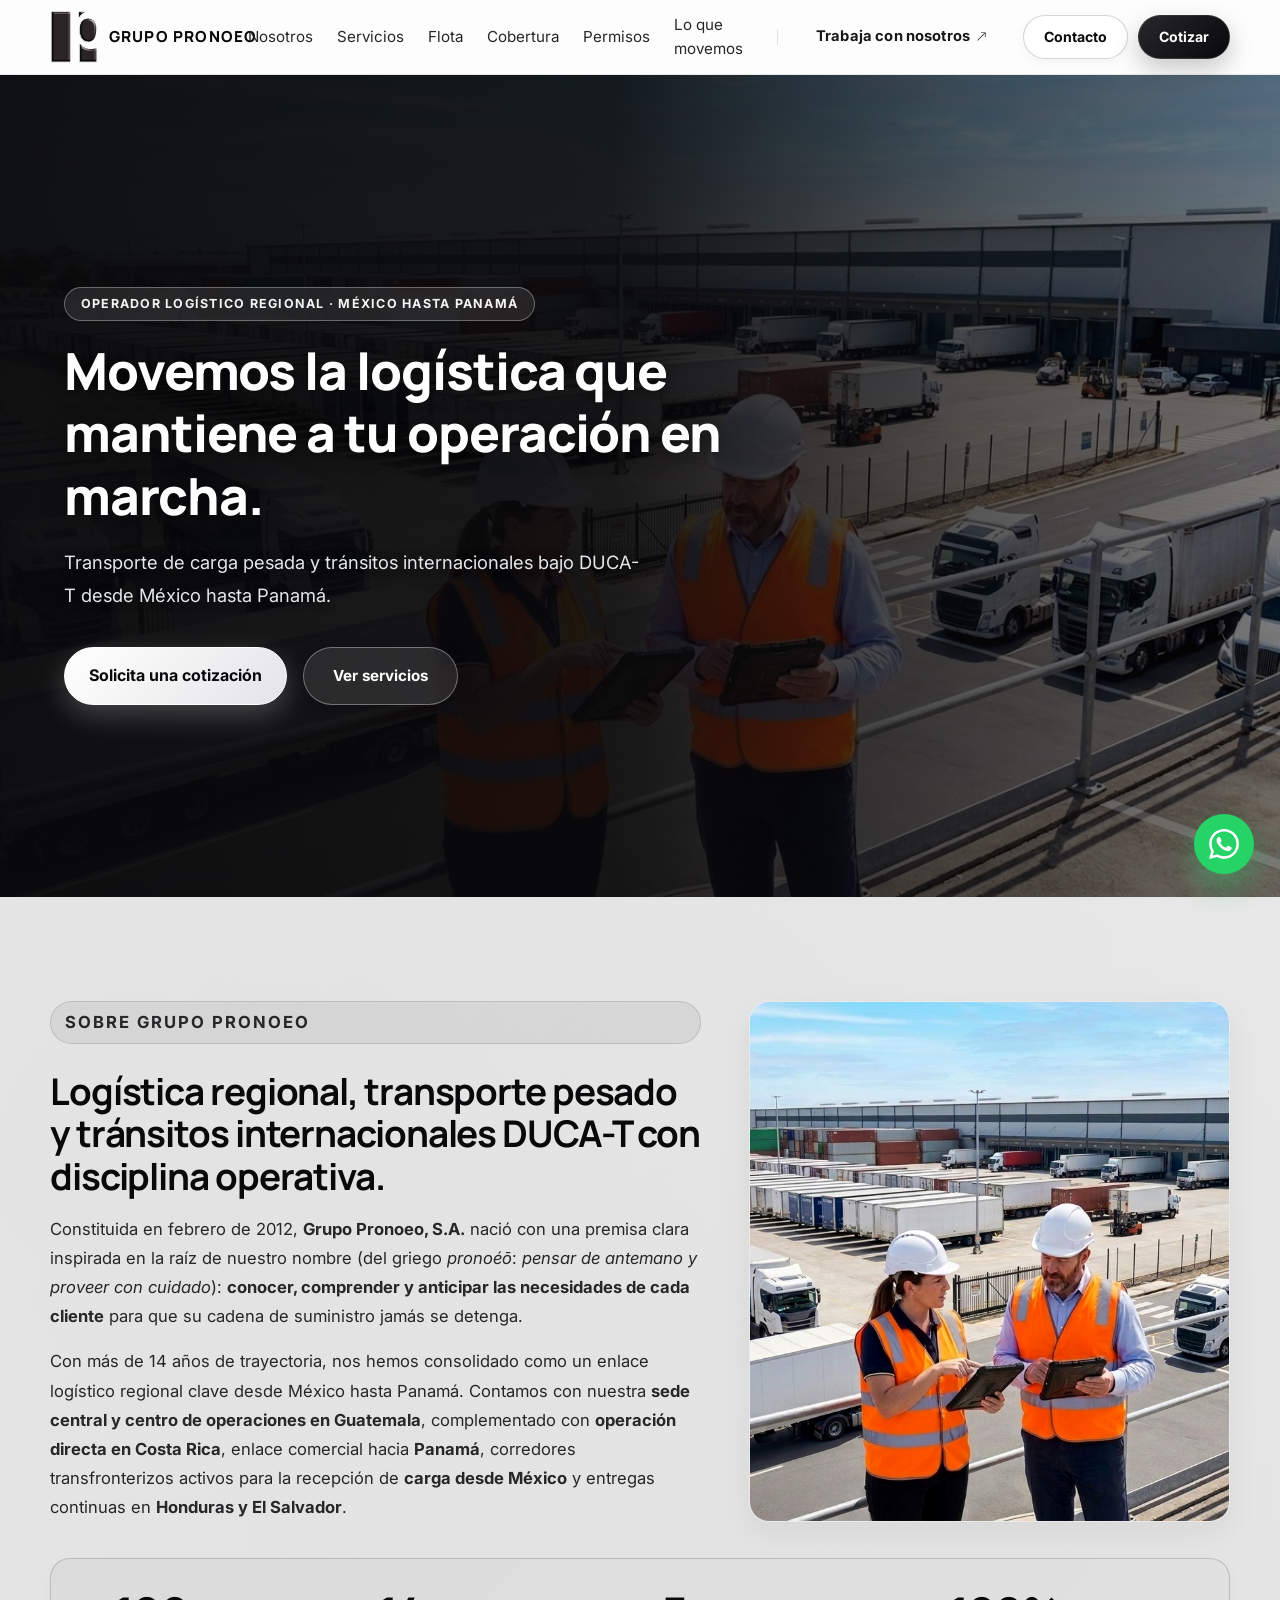
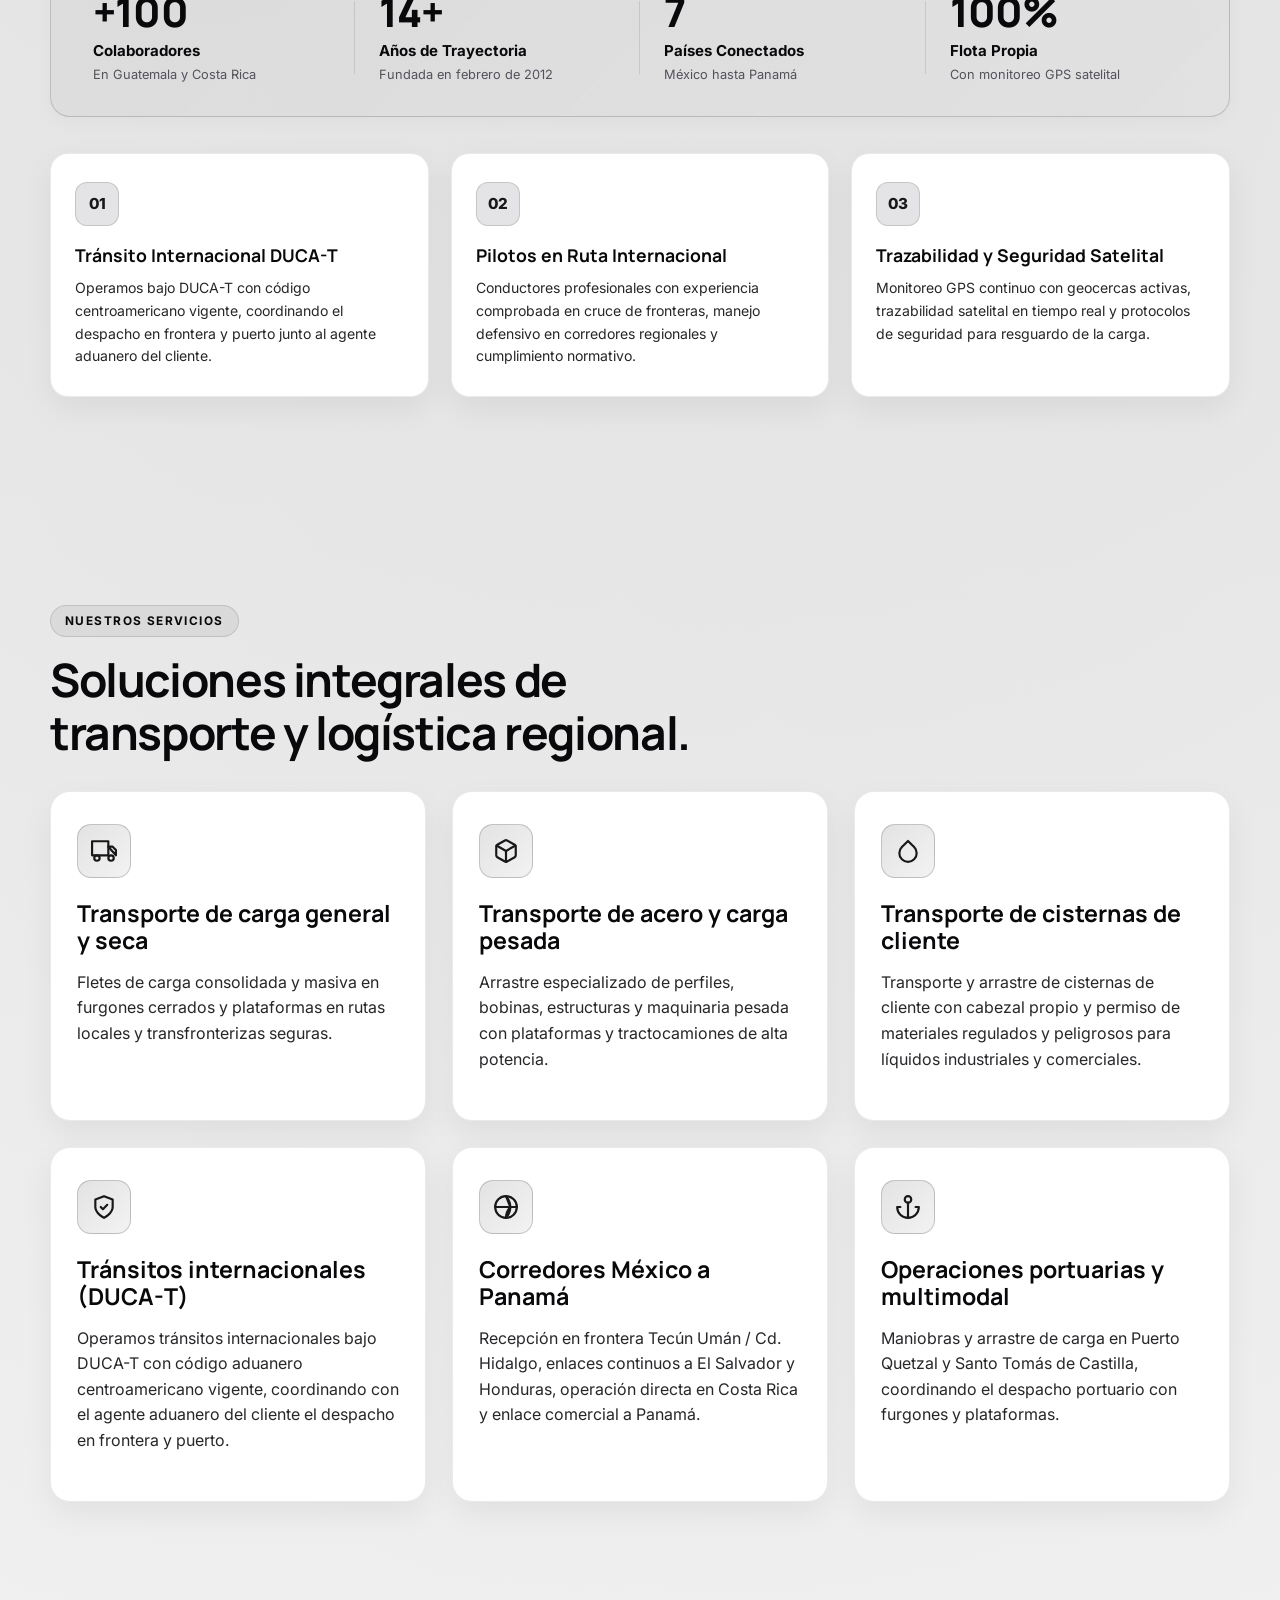
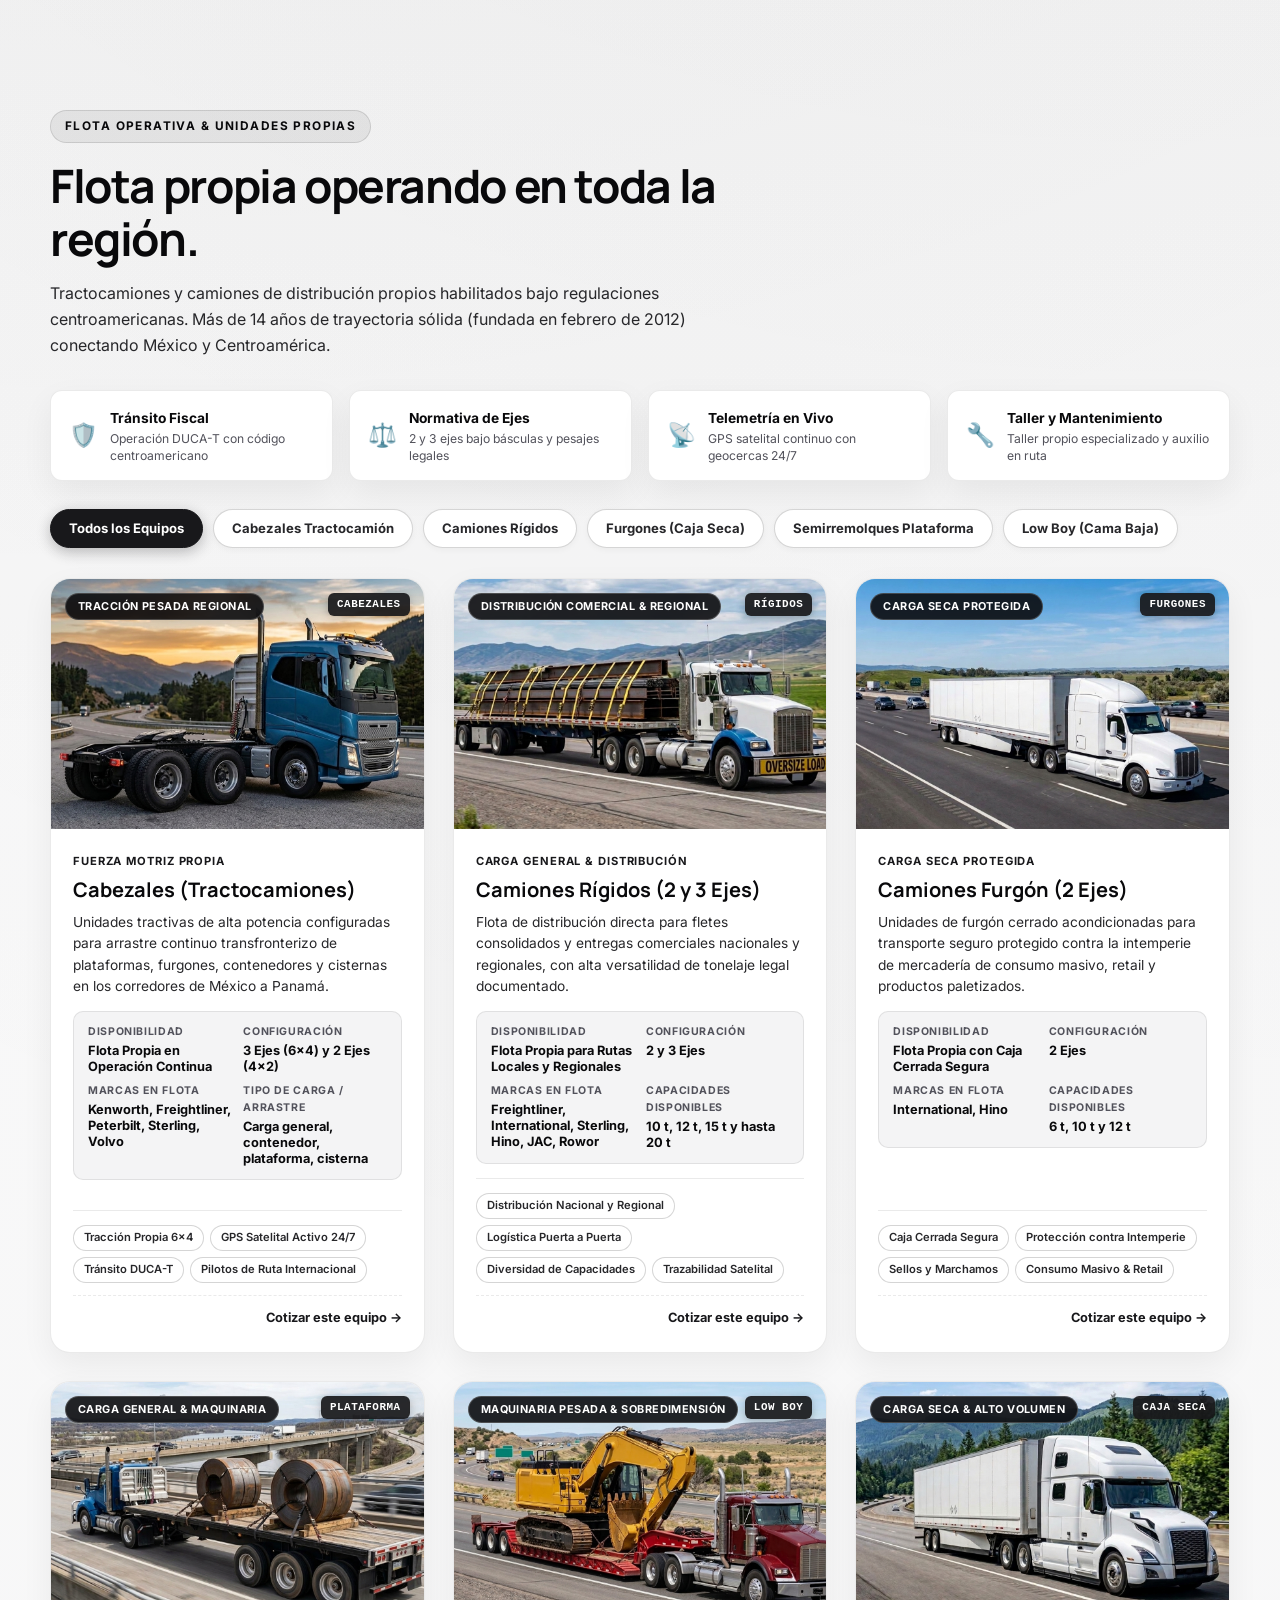
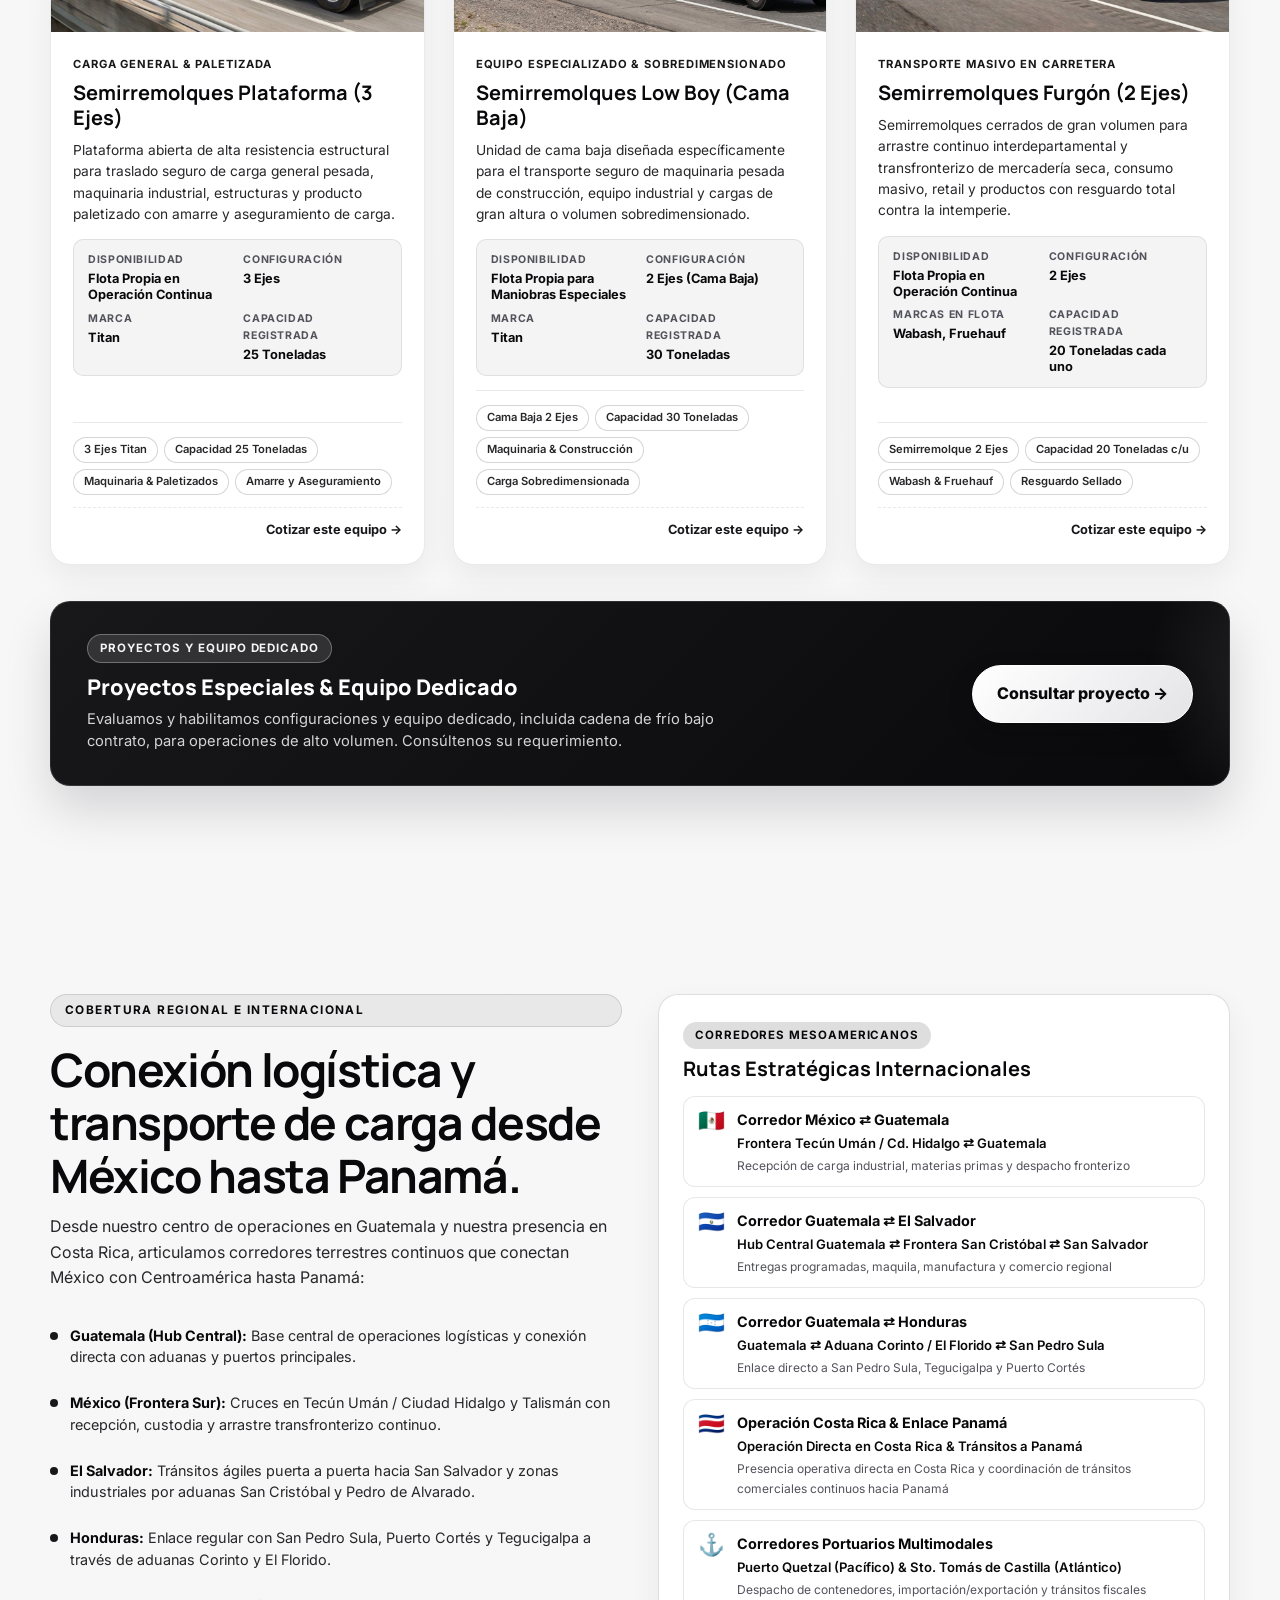
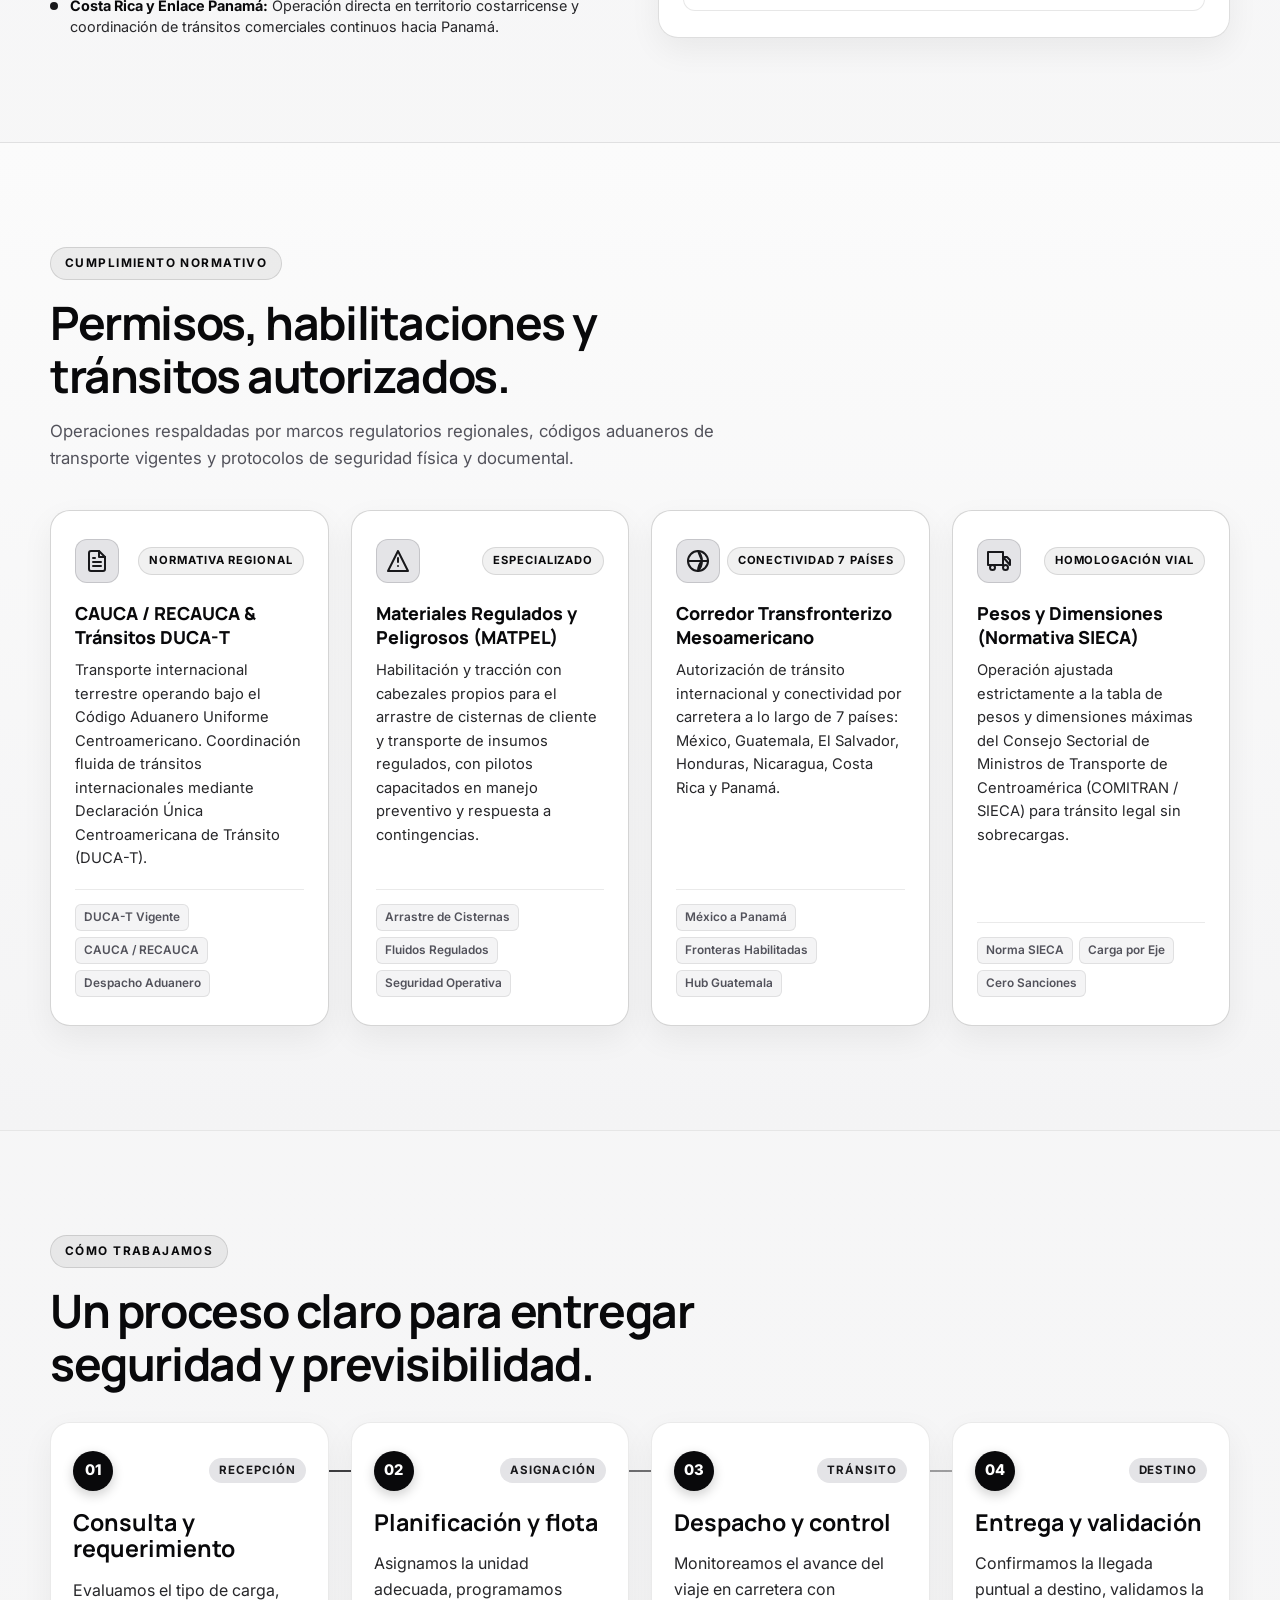
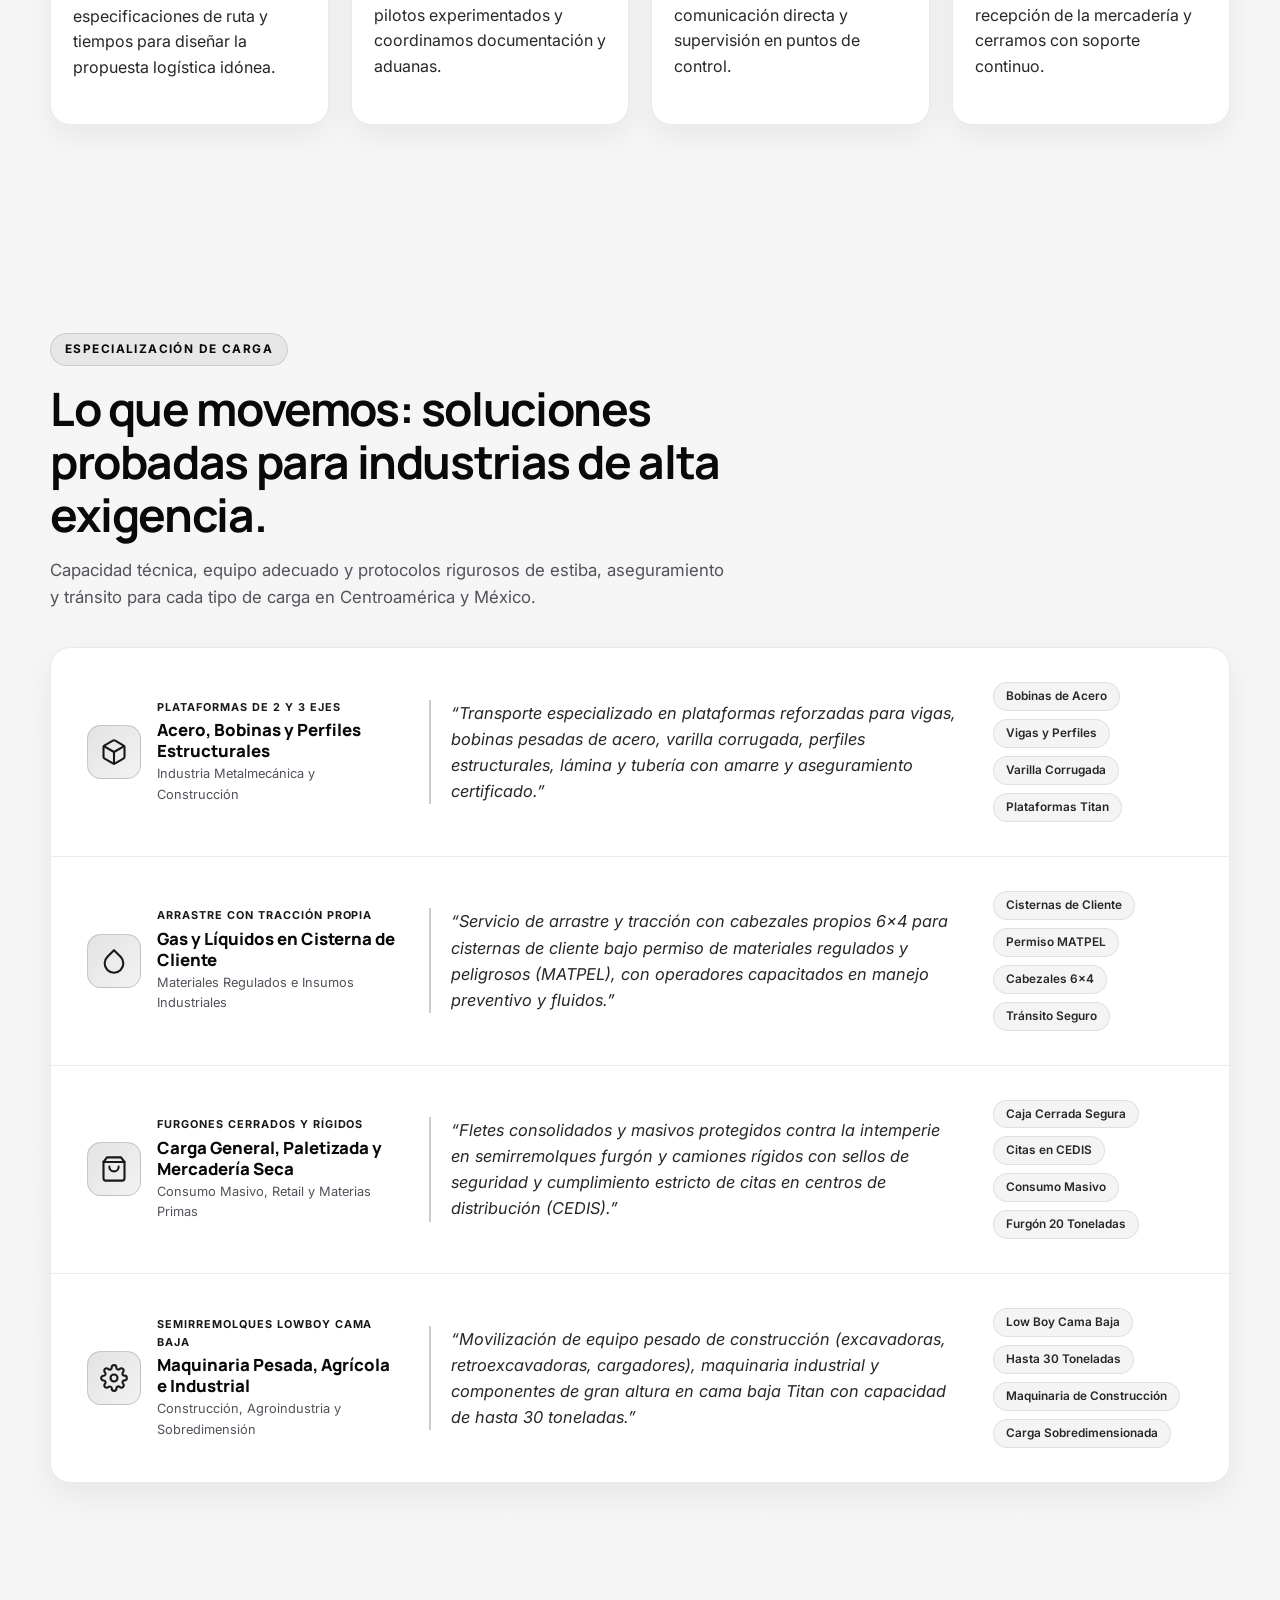
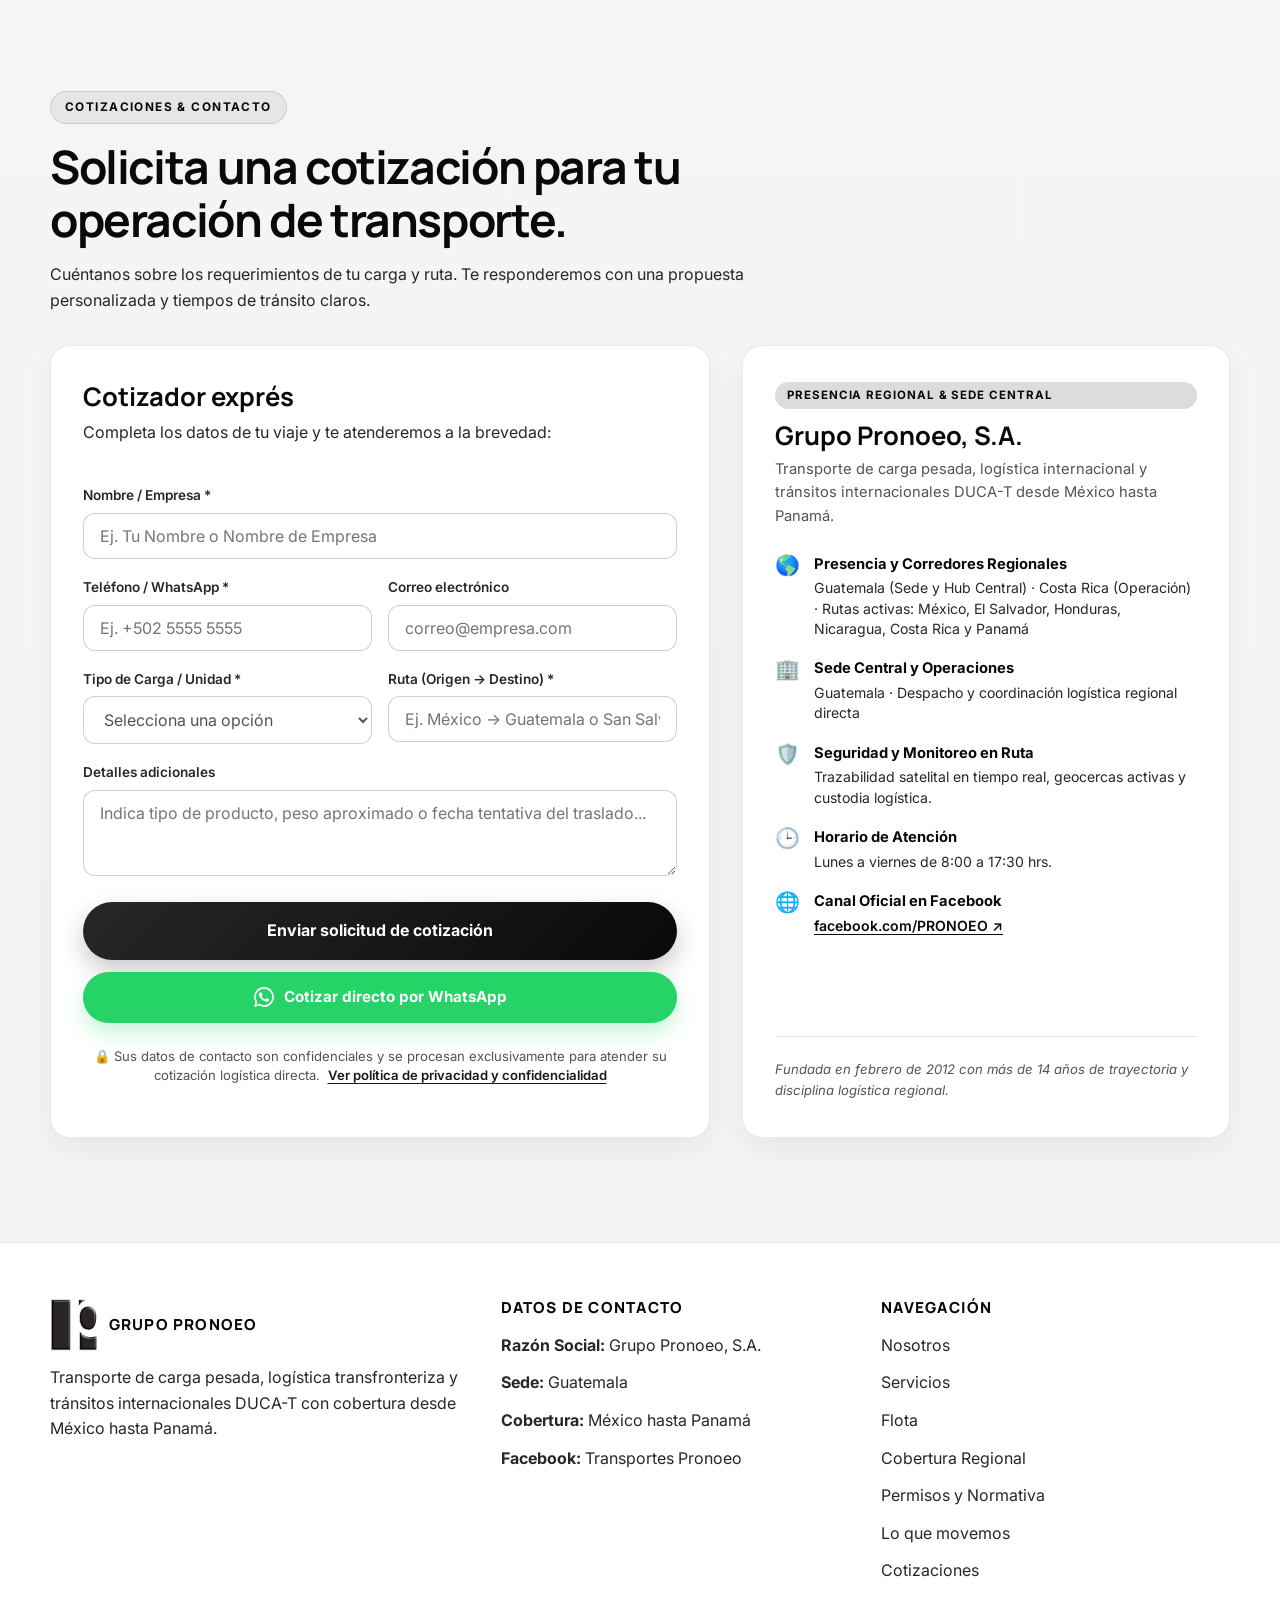
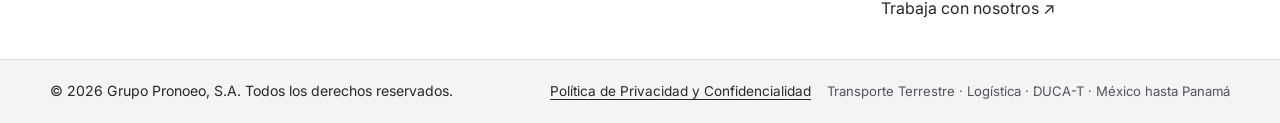
==== commit 50b6726b: "fix(images): complete total debranding and genericization of all fleet and facility assets" ====
--- a/index.html
+++ b/index.html
@@ -201,7 +201,7 @@
               loop
               playsinline
               preload="auto"
-              poster="./img/terminal-logistica.jpg"
+              poster="./img/terminal-logistica.jpg?v=2"
               class="hero-video-bg"
             >
               <source src="./video/highway-truck-hd.mp4" type="video/mp4" />
@@ -248,7 +248,7 @@
               <div class="about-visual reveal">
                 <div class="about-image-frame">
                   <img
-                    src="./img/terminal-logistica.jpg"
+                    src="./img/terminal-logistica.jpg?v=2"
                     alt="Centro de distribución, patio de maniobras y operaciones logísticas regionales de Grupo Pronoeo"
                     width="1200"
                     height="675"
@@ -454,7 +454,7 @@
                 <div class="fleet-image">
                   <span class="fleet-badge">TRACCIÓN PESADA REGIONAL</span>
                   <span class="fleet-code-badge">CABEZALES</span>
-                  <img src="./img/cabezal-6x4.jpg" alt="Cabezales y tractocamiones de alta potencia para arrastre regional" width="1200" height="675" loading="lazy" decoding="async" />
+                  <img src="./img/cabezal-6x4.jpg?v=2" alt="Cabezales y tractocamiones de alta potencia para arrastre regional" width="1200" height="675" loading="lazy" decoding="async" />
                 </div>
                 <div class="fleet-copy">
                   <span class="fleet-category">Fuerza Motriz Propia</span>
@@ -497,7 +497,7 @@
                 <div class="fleet-image">
                   <span class="fleet-badge">DISTRIBUCIÓN COMERCIAL & REGIONAL</span>
                   <span class="fleet-code-badge">RÍGIDOS</span>
-                  <img src="./img/plataforma-2ejes.jpg" alt="Camiones rígidos de 2 y 3 ejes para distribución y carga general" width="1200" height="675" loading="lazy" decoding="async" />
+                  <img src="./img/plataforma-2ejes.jpg?v=2" alt="Camiones rígidos de 2 y 3 ejes para distribución y carga general" width="1200" height="675" loading="lazy" decoding="async" />
                 </div>
                 <div class="fleet-copy">
                   <span class="fleet-category">Carga General & Distribución</span>
@@ -540,7 +540,7 @@
                 <div class="fleet-image">
                   <span class="fleet-badge">CARGA SECA PROTEGIDA</span>
                   <span class="fleet-code-badge">FURGONES</span>
-                  <img src="./img/furgon-53.jpg" alt="Camiones furgón cerrado para carga seca protegida contra intemperie" width="1200" height="675" loading="lazy" decoding="async" />
+                  <img src="./img/furgon-53.jpg?v=2" alt="Camiones furgón cerrado para carga seca protegida contra intemperie" width="1200" height="675" loading="lazy" decoding="async" />
                 </div>
                 <div class="fleet-copy">
                   <span class="fleet-category">Carga Seca Protegida</span>
@@ -583,7 +583,7 @@
                 <div class="fleet-image">
                   <span class="fleet-badge">CARGA GENERAL & MAQUINARIA</span>
                   <span class="fleet-code-badge">PLATAFORMA</span>
-                  <img src="./img/plataforma-3ejes.jpg" alt="Semirremolques plataforma de 3 ejes Titan para carga general, maquinaria y producto paletizado" width="1200" height="675" loading="lazy" decoding="async" />
+                  <img src="./img/plataforma-3ejes.jpg?v=2" alt="Semirremolques plataforma de 3 ejes Titan para carga general, maquinaria y producto paletizado" width="1200" height="675" loading="lazy" decoding="async" />
                 </div>
                 <div class="fleet-copy">
                   <span class="fleet-category">Carga General & Paletizada</span>
@@ -626,7 +626,7 @@
                 <div class="fleet-image">
                   <span class="fleet-badge">MAQUINARIA PESADA & SOBREDIMENSIÓN</span>
                   <span class="fleet-code-badge">LOW BOY</span>
-                  <img src="./img/cama-baja-lowboy.jpg" alt="Semirremolque low boy cama baja de 2 ejes Titan para maquinaria pesada y carga sobredimensionada" width="1200" height="675" loading="lazy" decoding="async" />
+                  <img src="./img/cama-baja-lowboy.jpg?v=2" alt="Semirremolque low boy cama baja de 2 ejes Titan para maquinaria pesada y carga sobredimensionada" width="1200" height="675" loading="lazy" decoding="async" />
                 </div>
                 <div class="fleet-copy">
                   <span class="fleet-category">Equipo Especializado & Sobredimensionado</span>
@@ -669,7 +669,7 @@
                 <div class="fleet-image">
                   <span class="fleet-badge">CARGA SECA & ALTO VOLUMEN</span>
                   <span class="fleet-code-badge">CAJA SECA</span>
-                  <img src="./img/furgon-48.jpg" alt="Semirremolques furgón de 2 ejes para transporte masivo de carga seca protegida" width="1200" height="675" loading="lazy" decoding="async" />
+                  <img src="./img/furgon-48.jpg?v=2" alt="Semirremolques furgón de 2 ejes para transporte masivo de carga seca protegida" width="1200" height="675" loading="lazy" decoding="async" />
                 </div>
                 <div class="fleet-copy">
                   <span class="fleet-category">Transporte Masivo en Carretera</span>
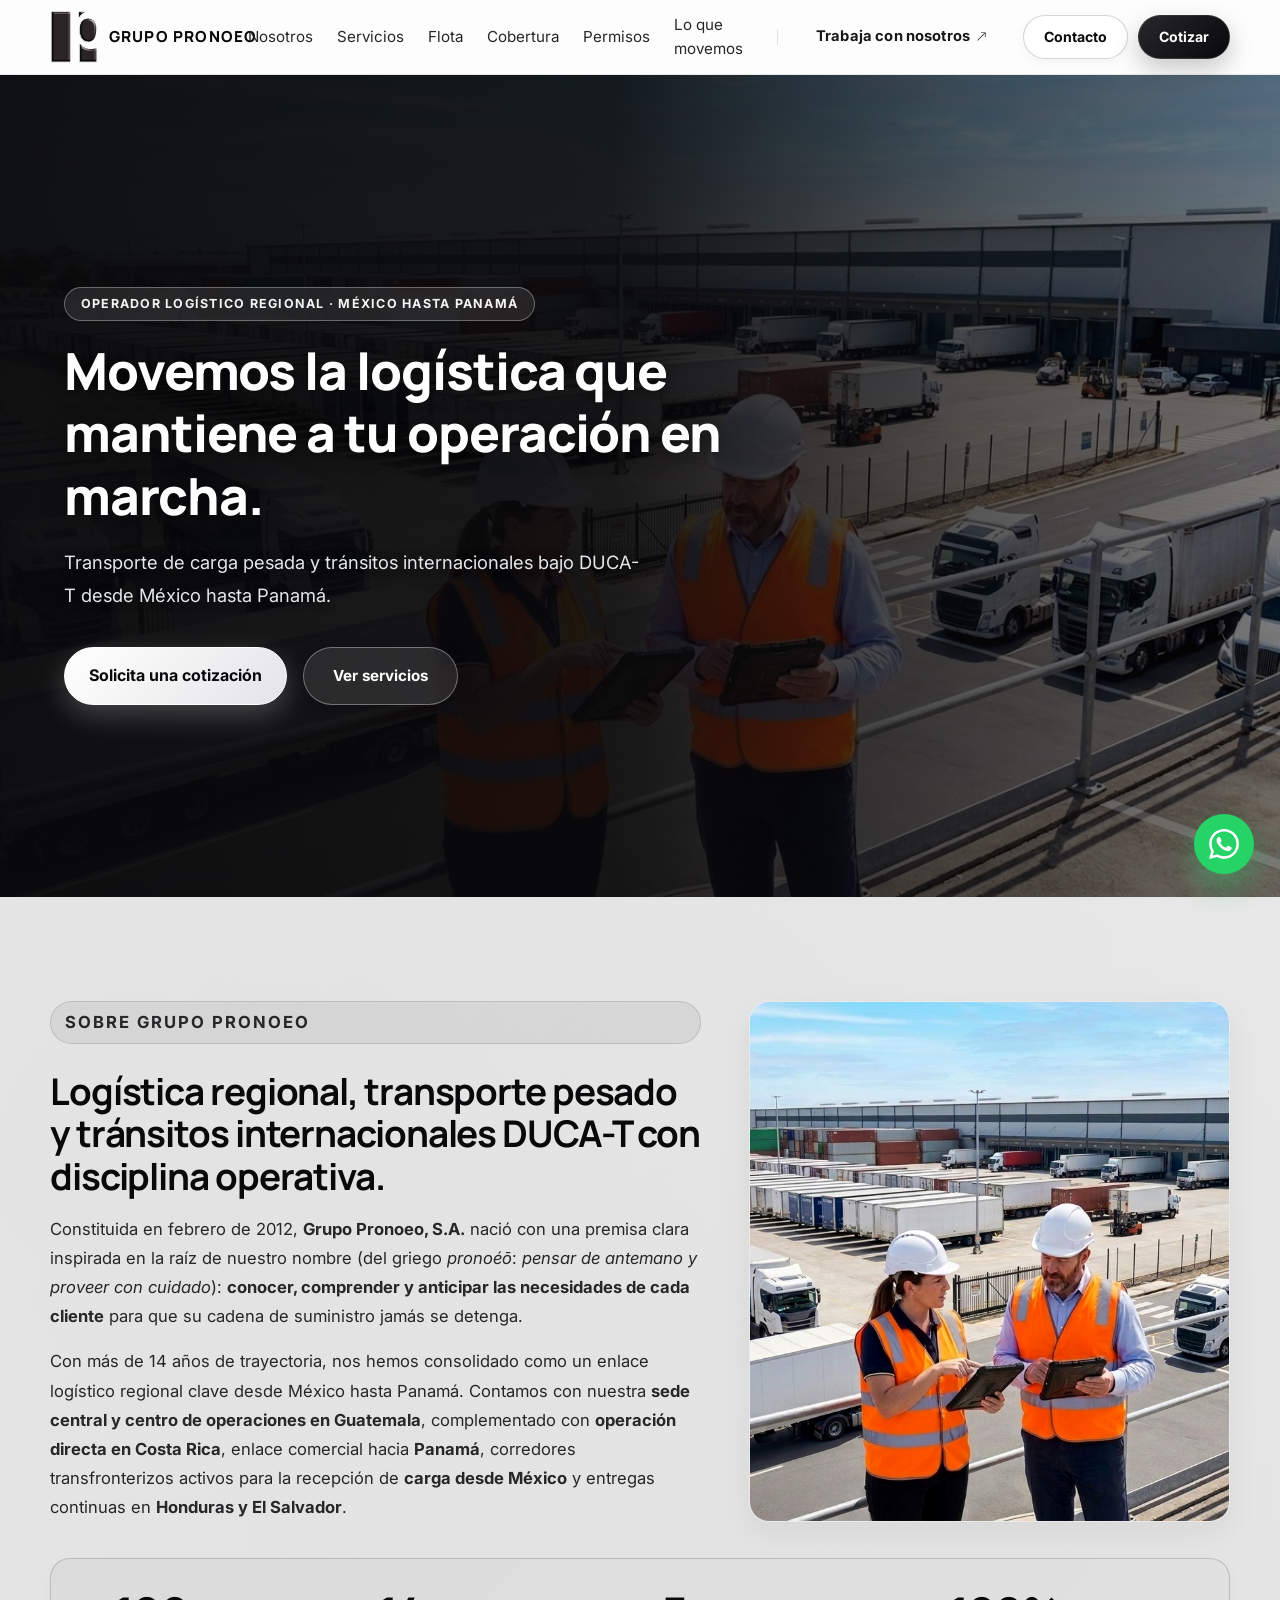
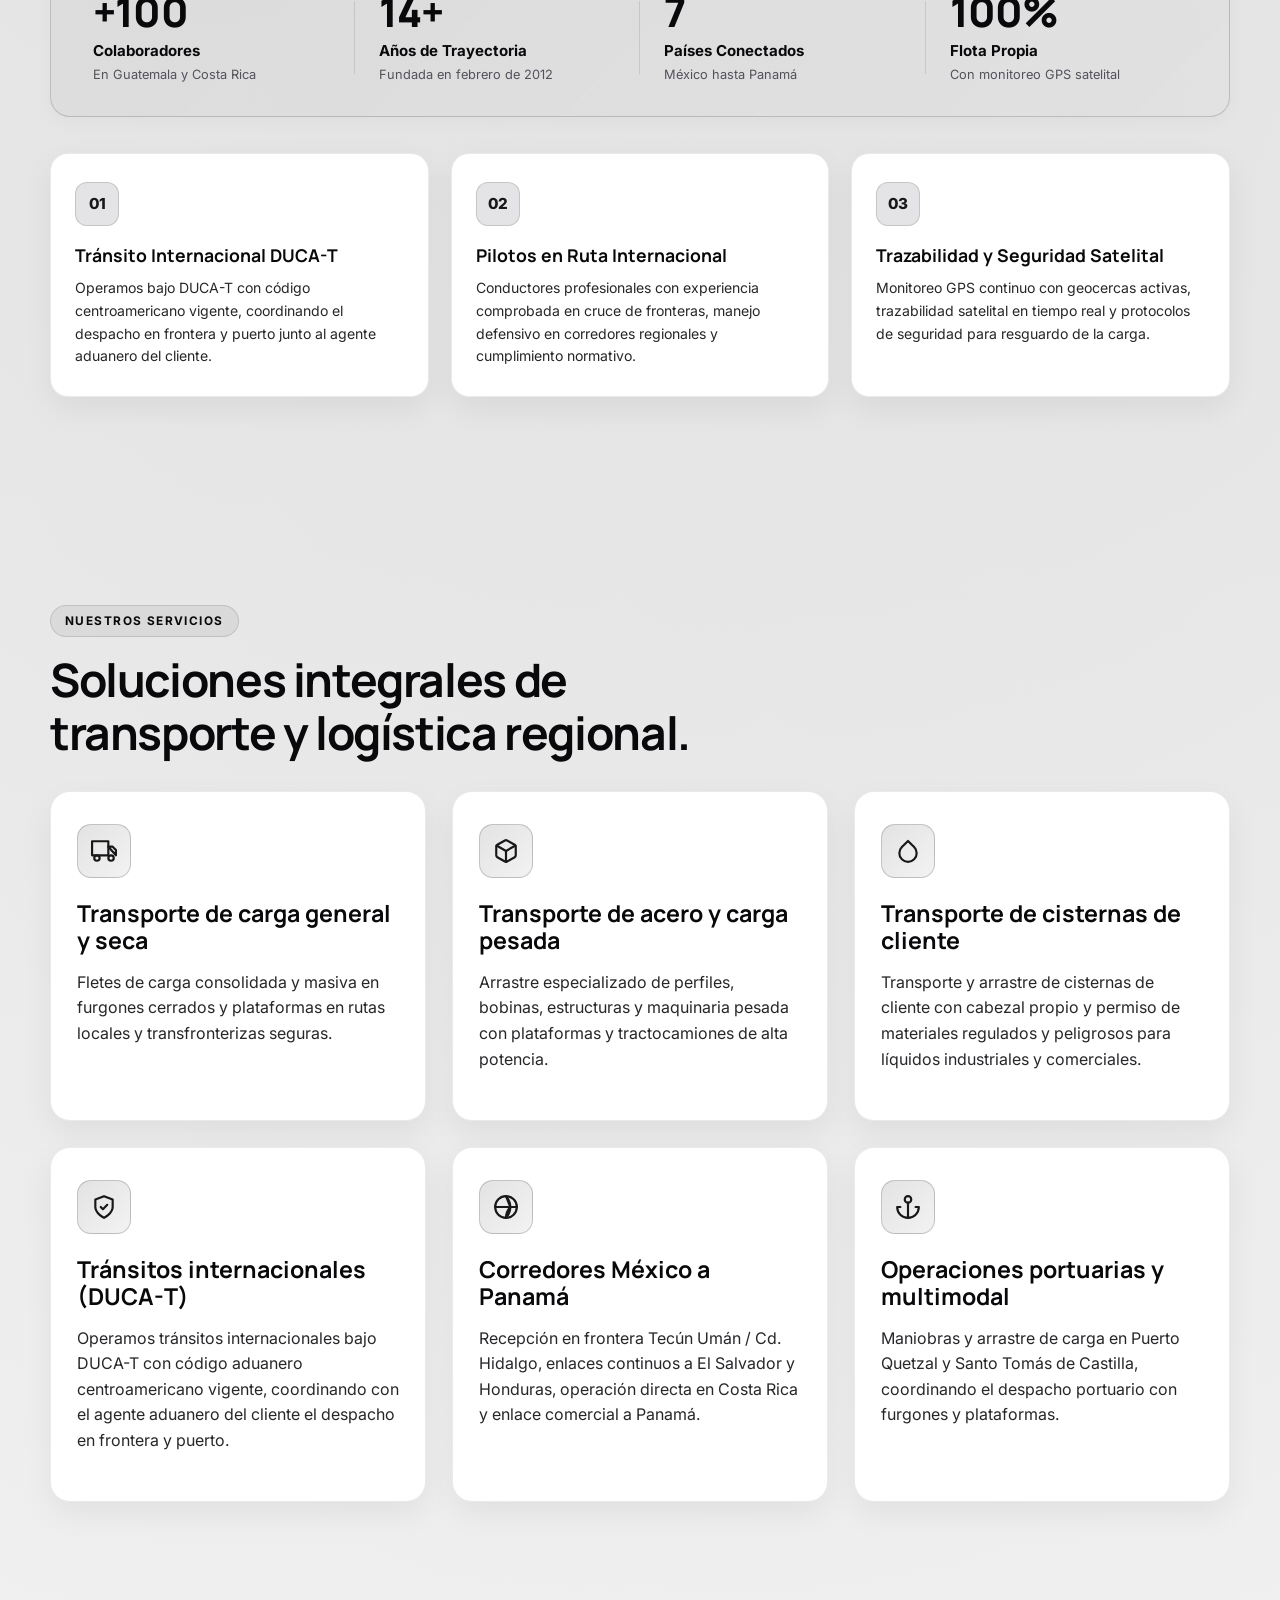
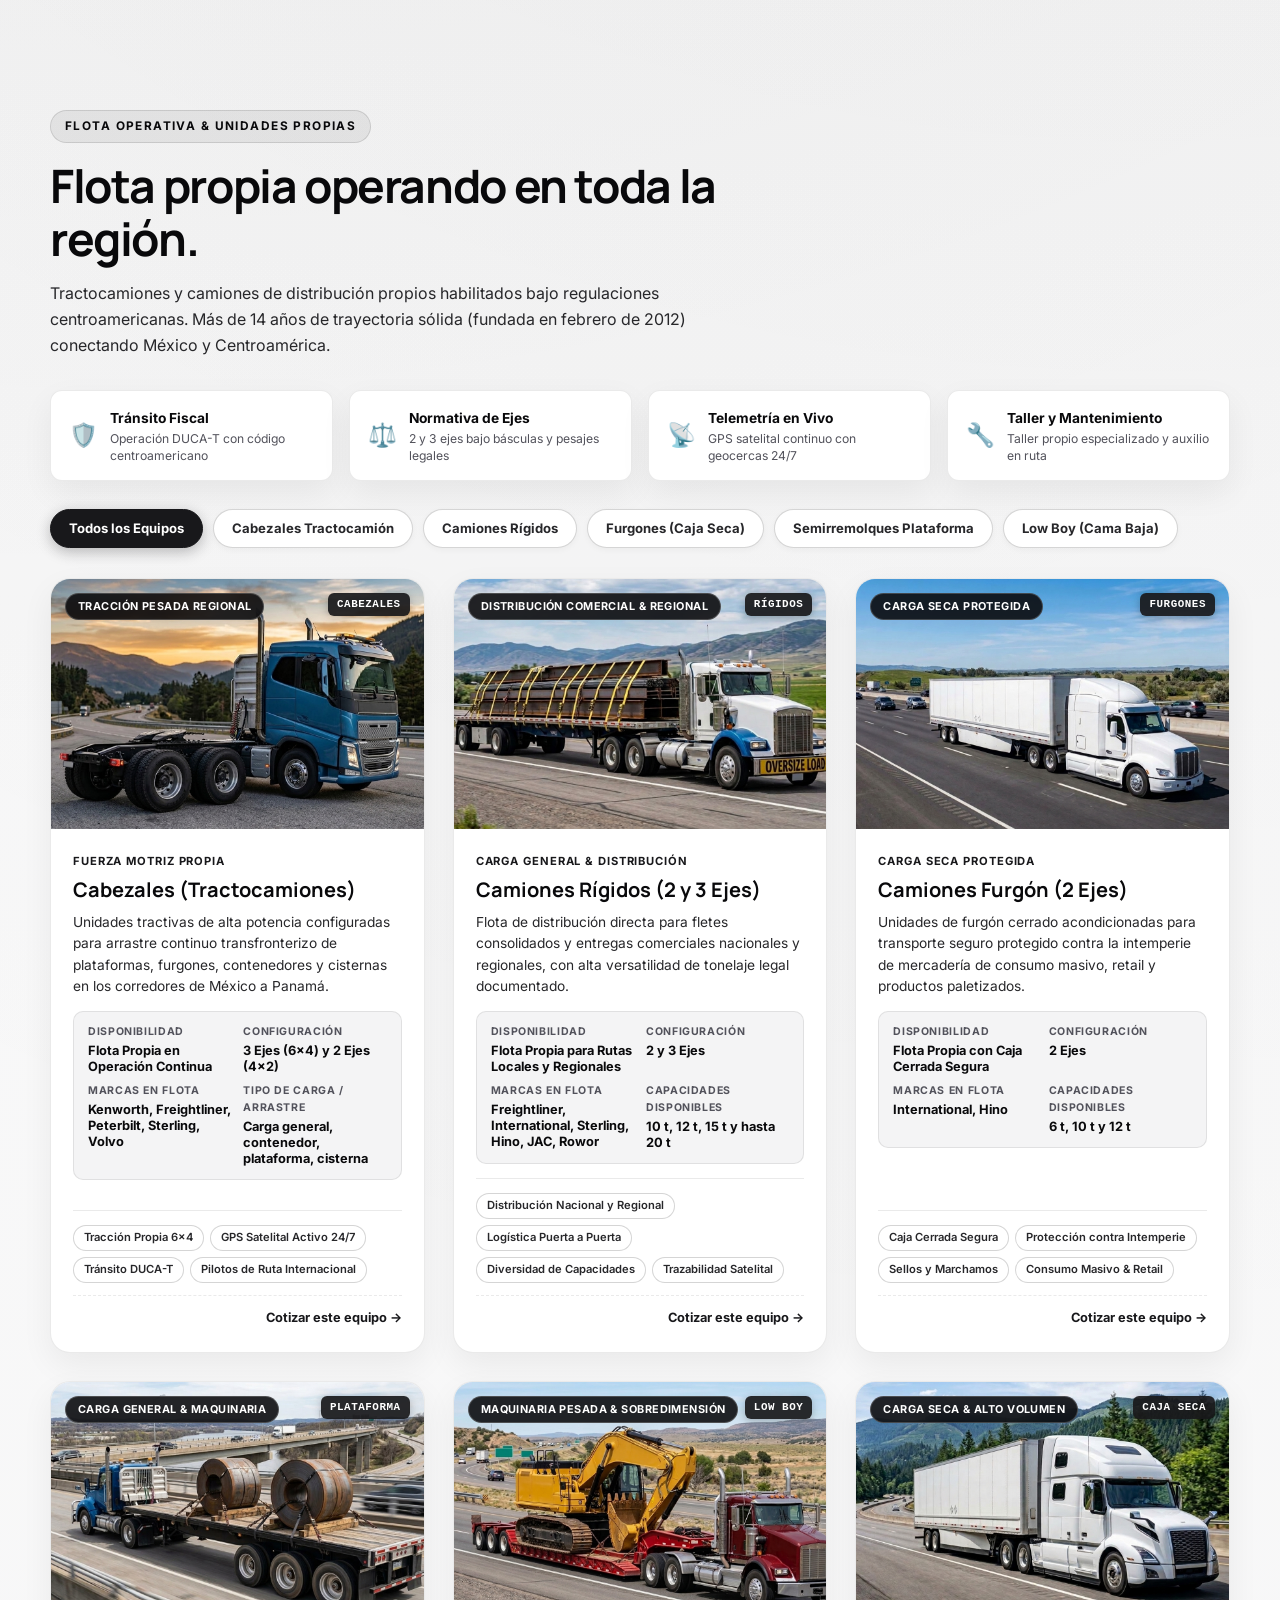
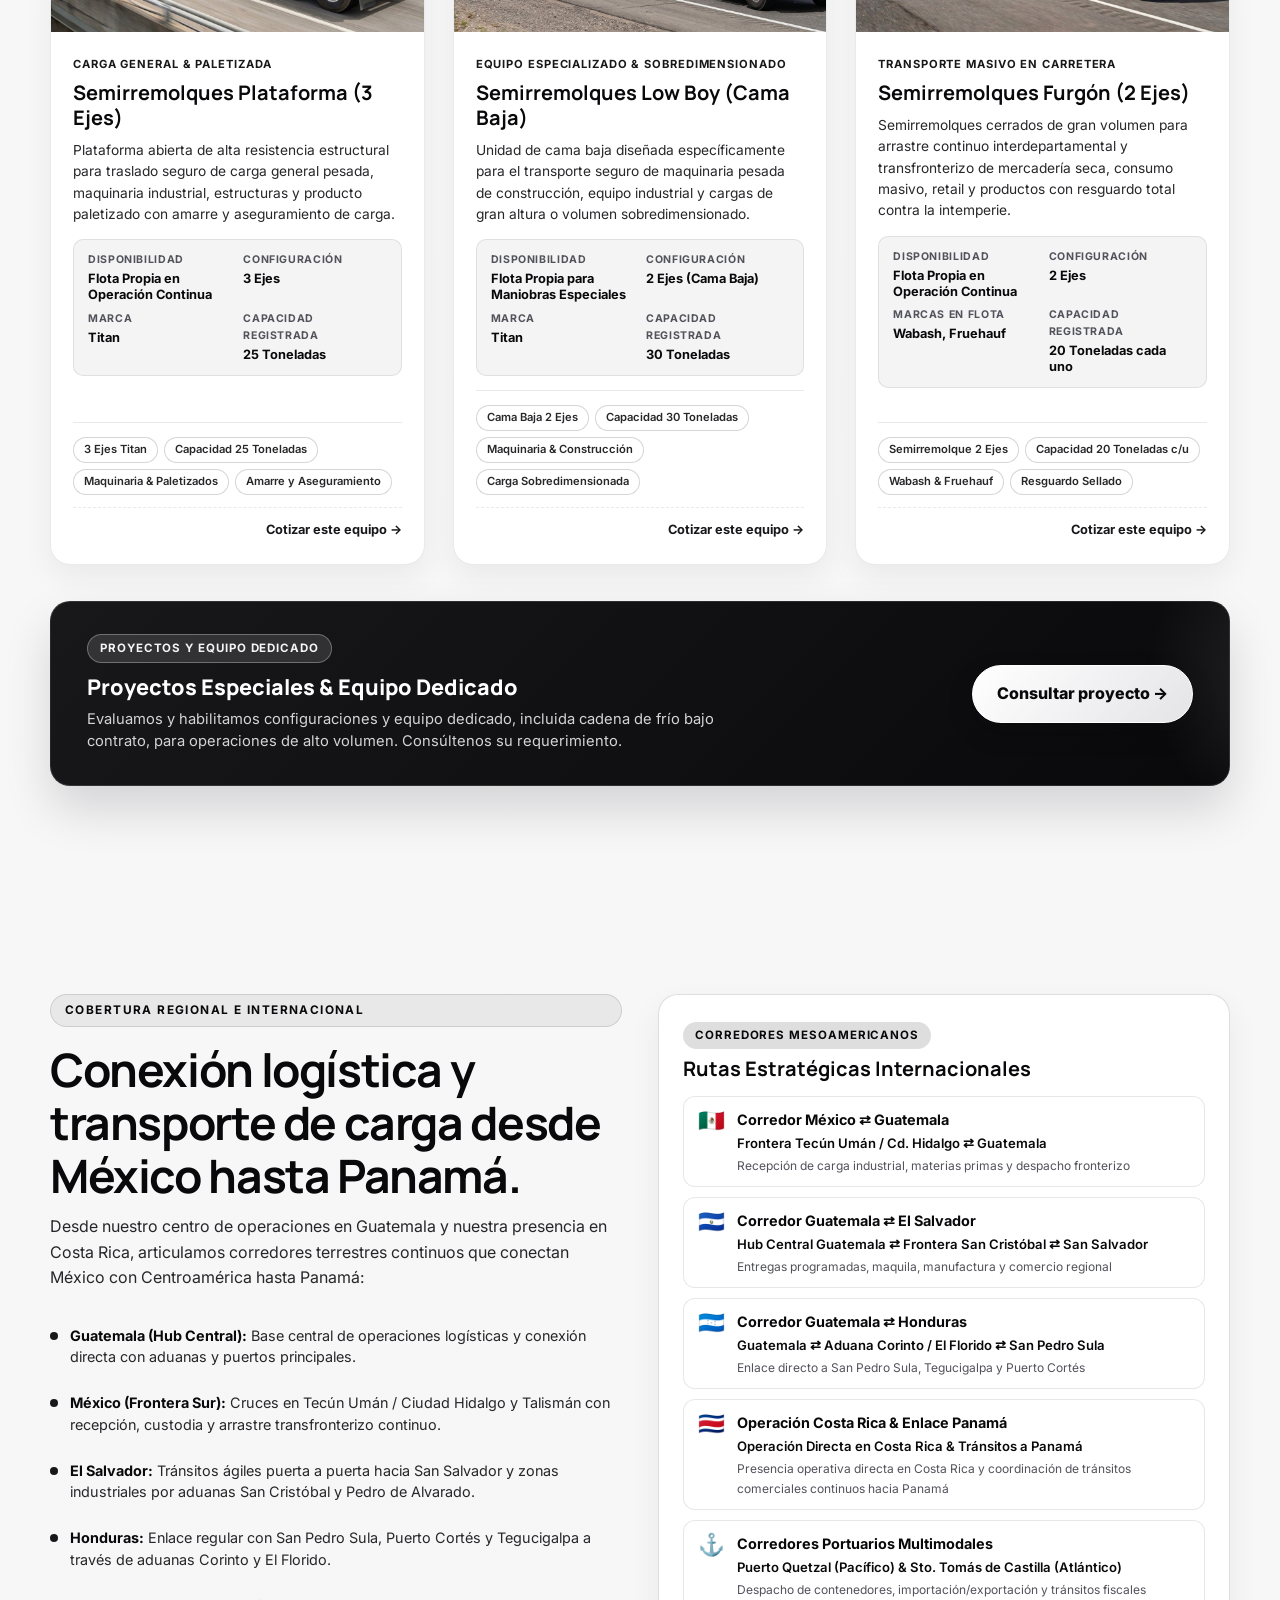
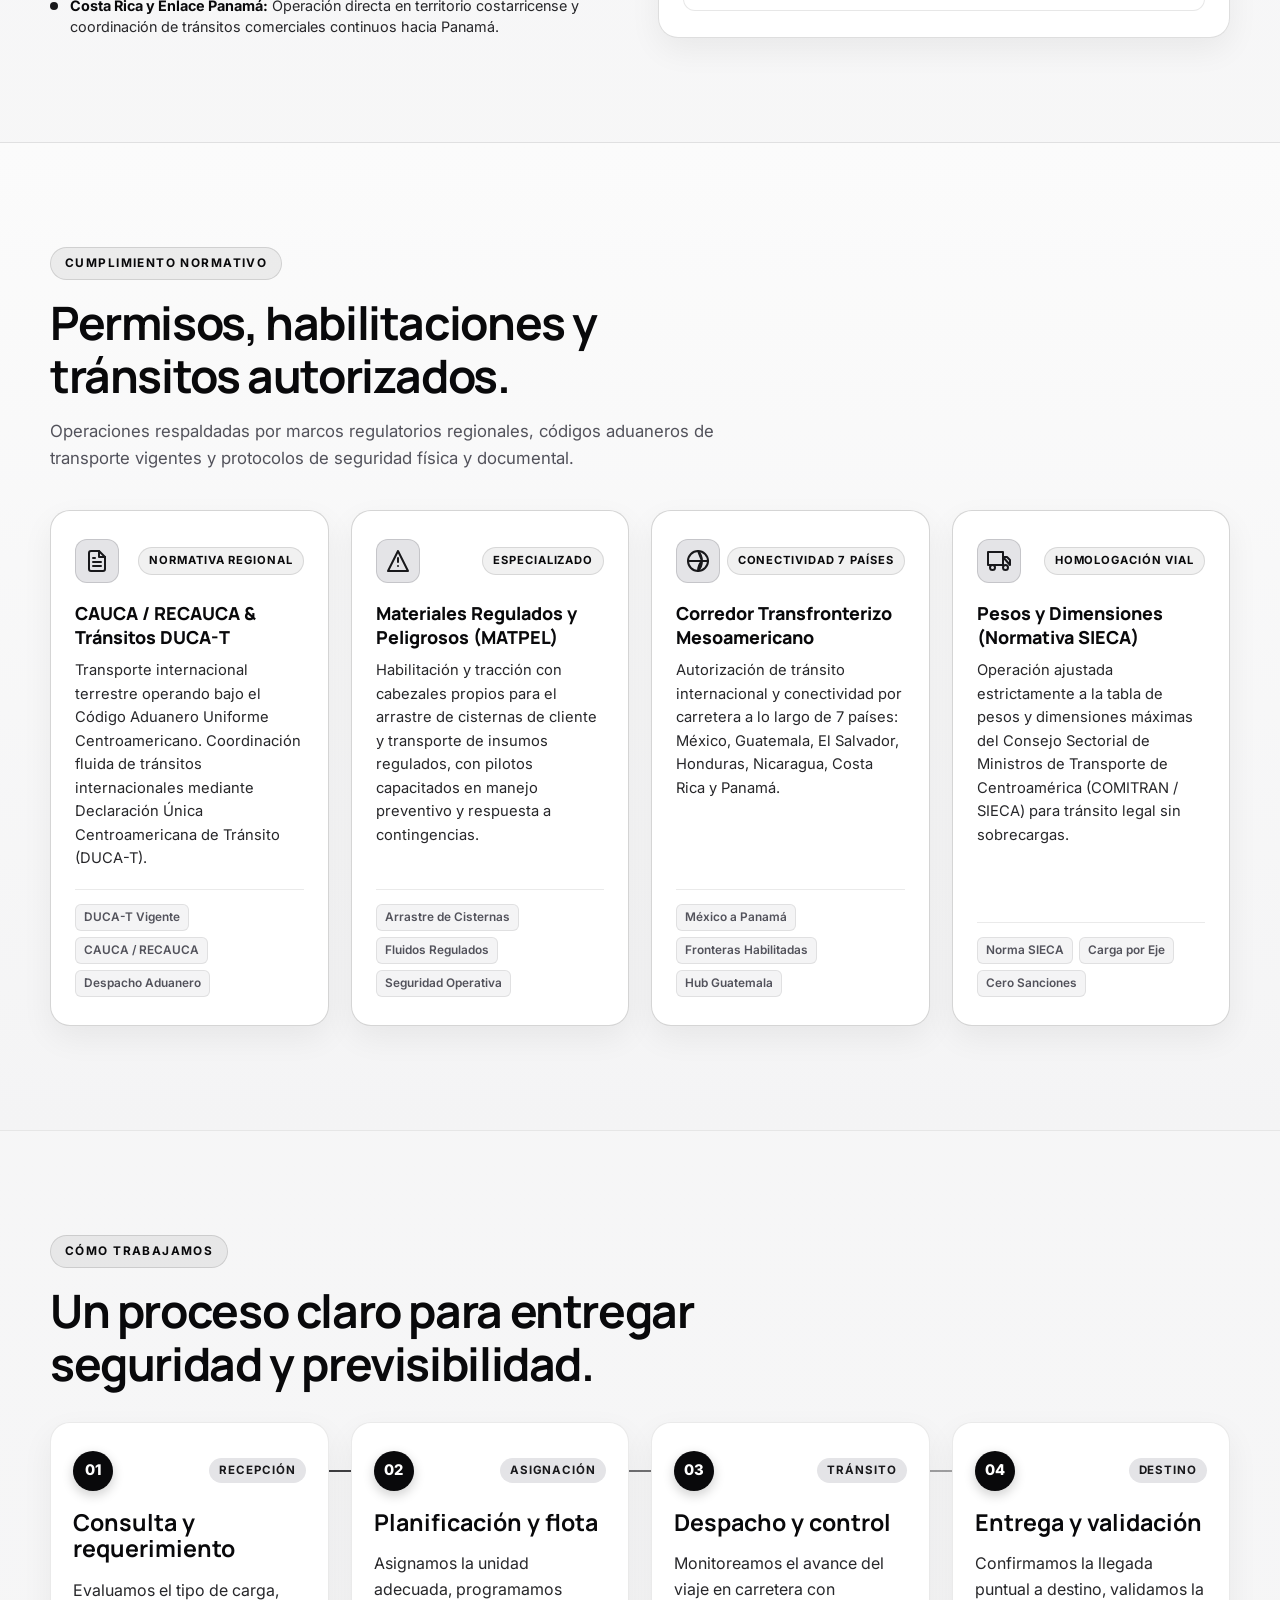
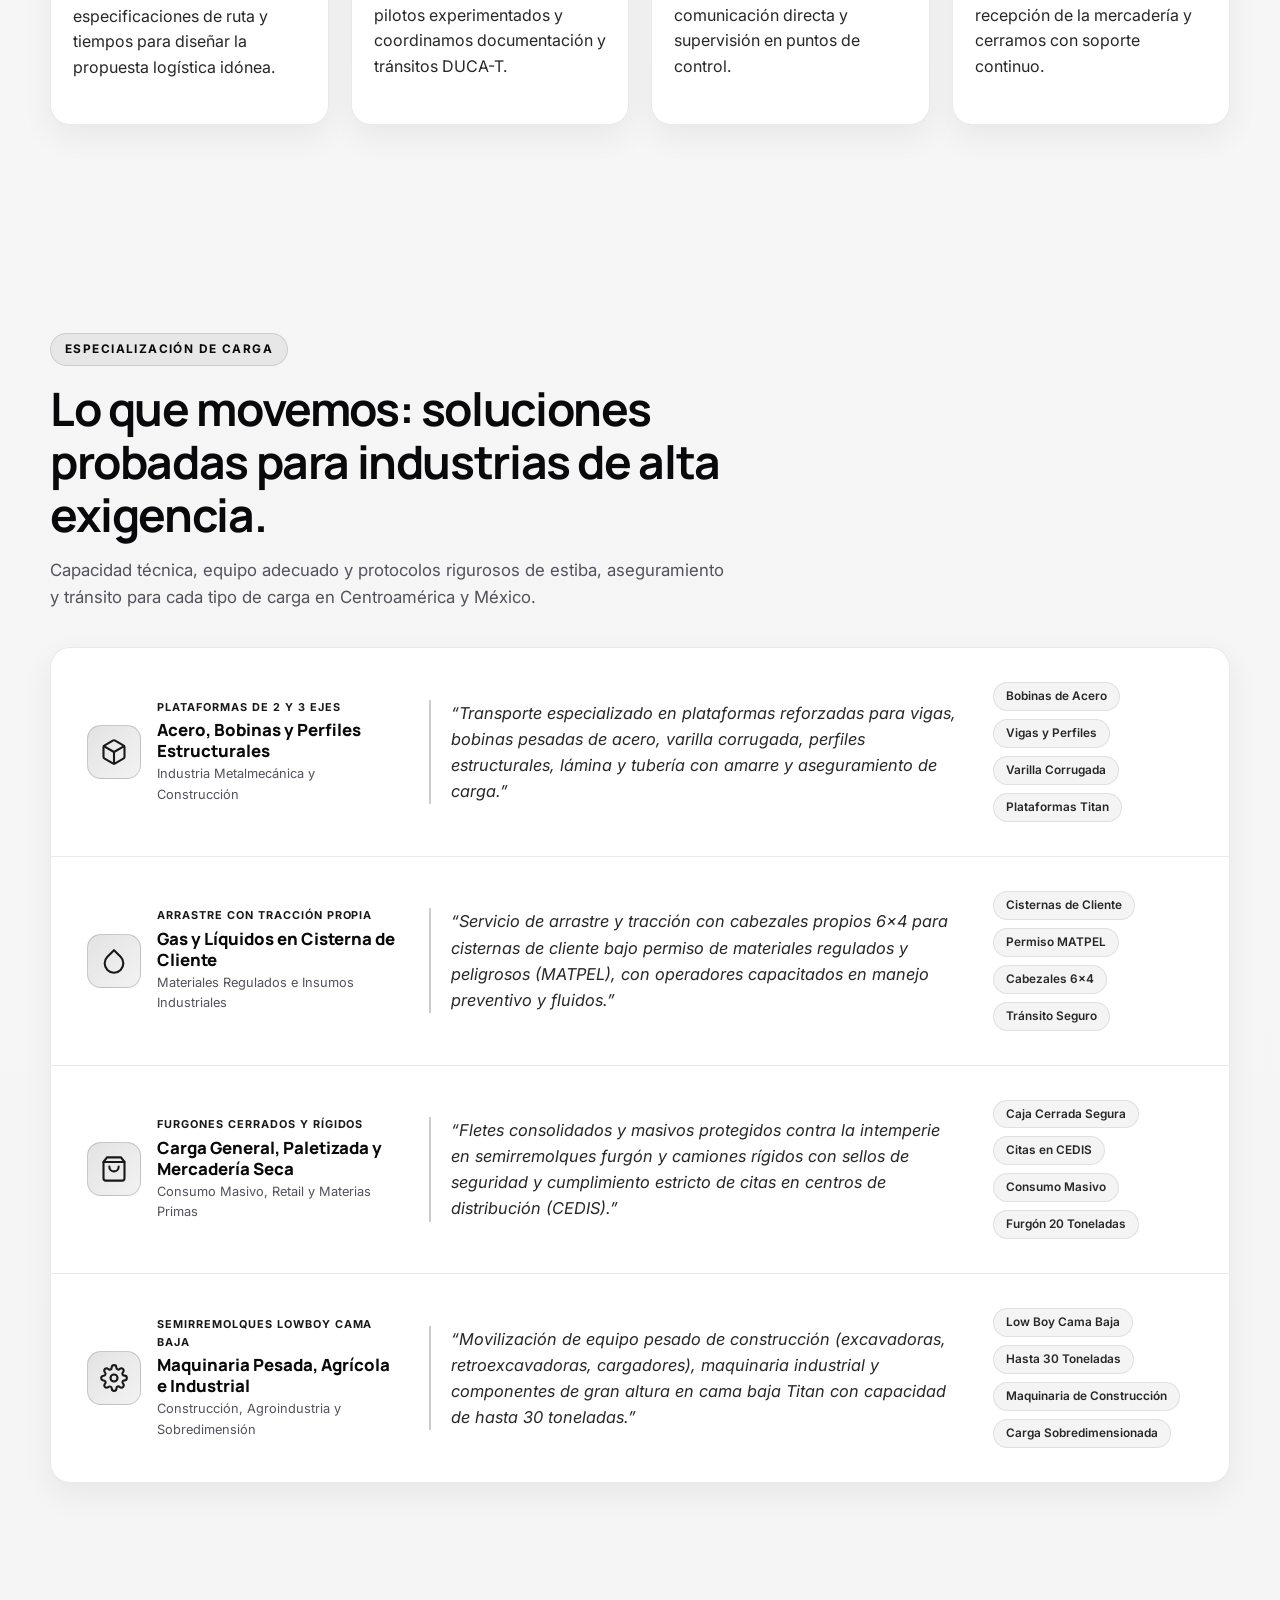
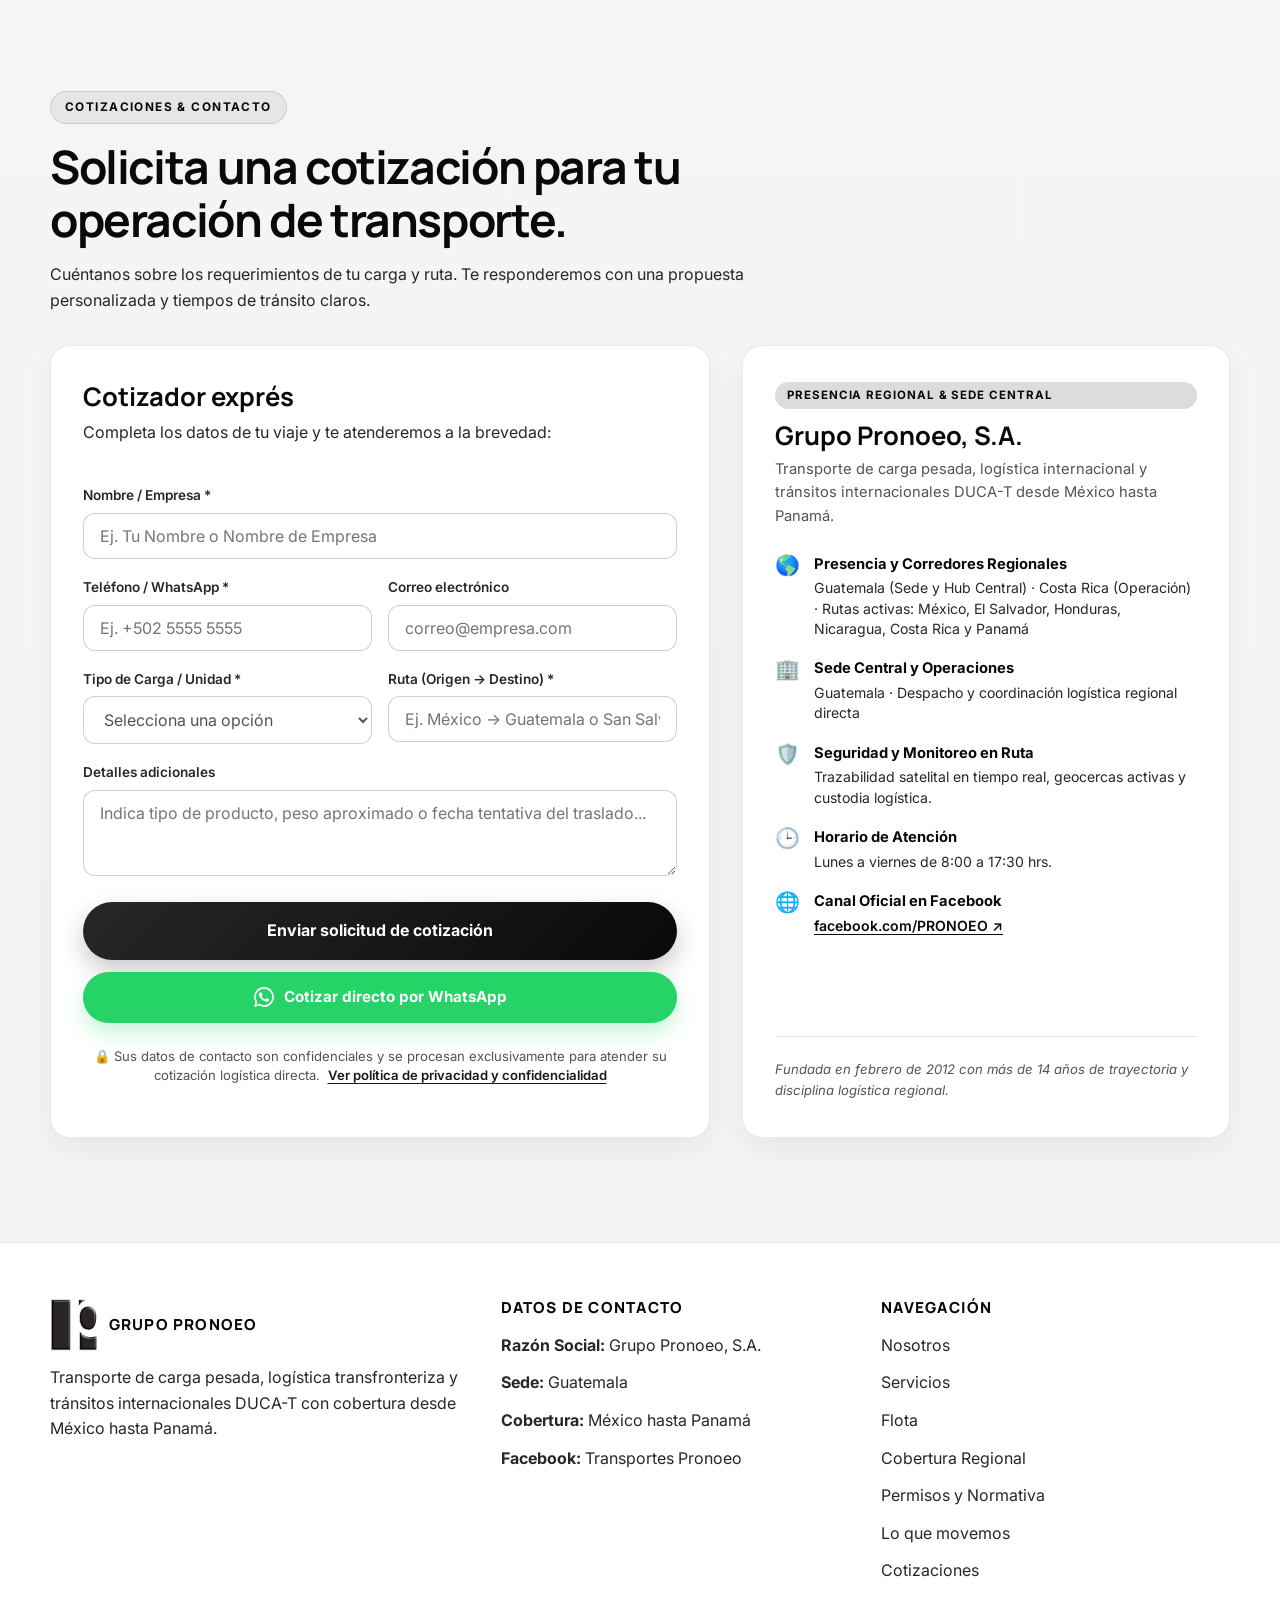
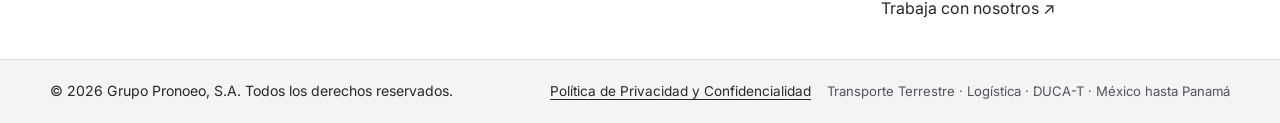
==== commit 76c5131c: "fix(copy): refine duca-t transits and remove remaining mentions of customs and certification" ====
--- a/index.html
+++ b/index.html
@@ -937,7 +937,7 @@
                   <span class="step-tag">Asignación</span>
                 </div>
                 <h3>Planificación y flota</h3>
-                <p>Asignamos la unidad adecuada, programamos pilotos experimentados y coordinamos documentación y aduanas.</p>
+                <p>Asignamos la unidad adecuada, programamos pilotos experimentados y coordinamos documentación y tránsitos DUCA-T.</p>
               </article>
               <article class="timeline-item reveal">
                 <div class="step-header">
@@ -993,7 +993,7 @@
 
                 <div class="sector-body">
                   <blockquote class="sector-quote">
-                    “Transporte especializado en plataformas reforzadas para vigas, bobinas pesadas de acero, varilla corrugada, perfiles estructurales, lámina y tubería con amarre y aseguramiento certificado.”
+                    “Transporte especializado en plataformas reforzadas para vigas, bobinas pesadas de acero, varilla corrugada, perfiles estructurales, lámina y tubería con amarre y aseguramiento de carga.”
                   </blockquote>
                 </div>
 
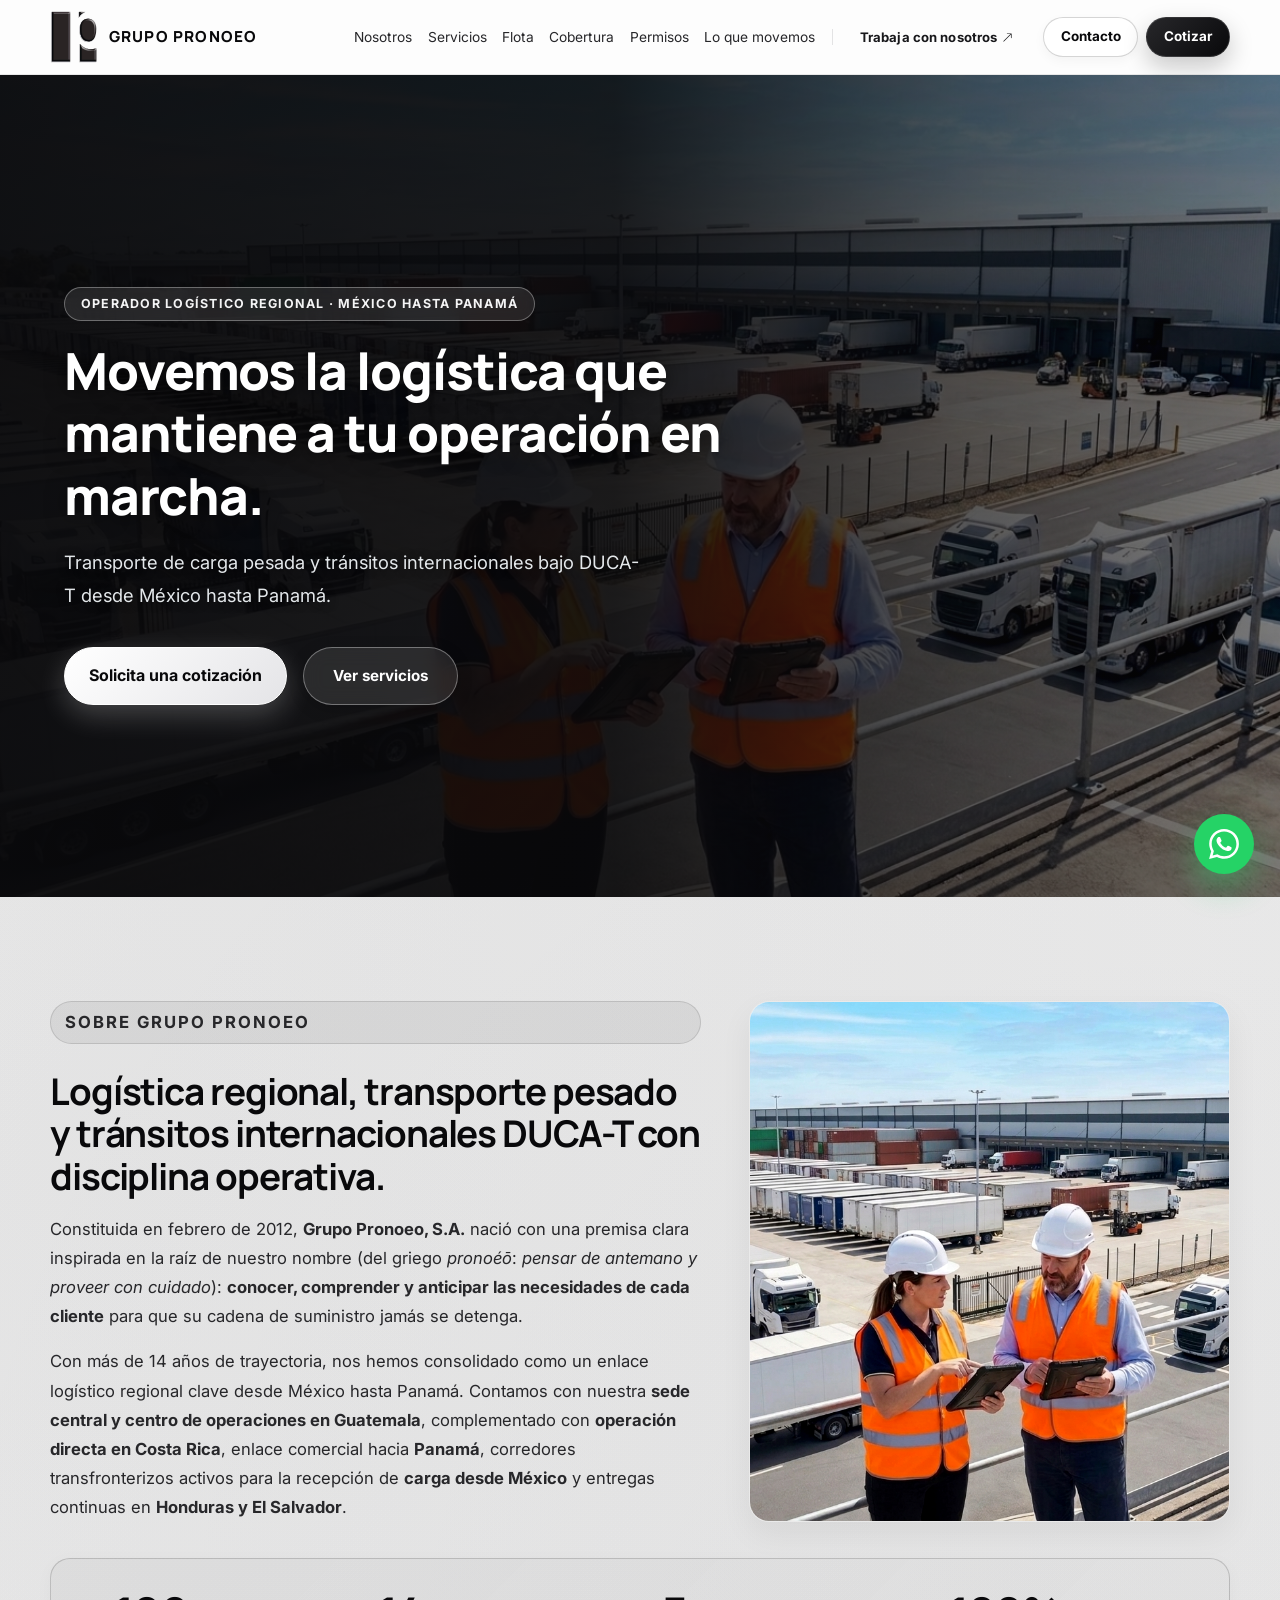
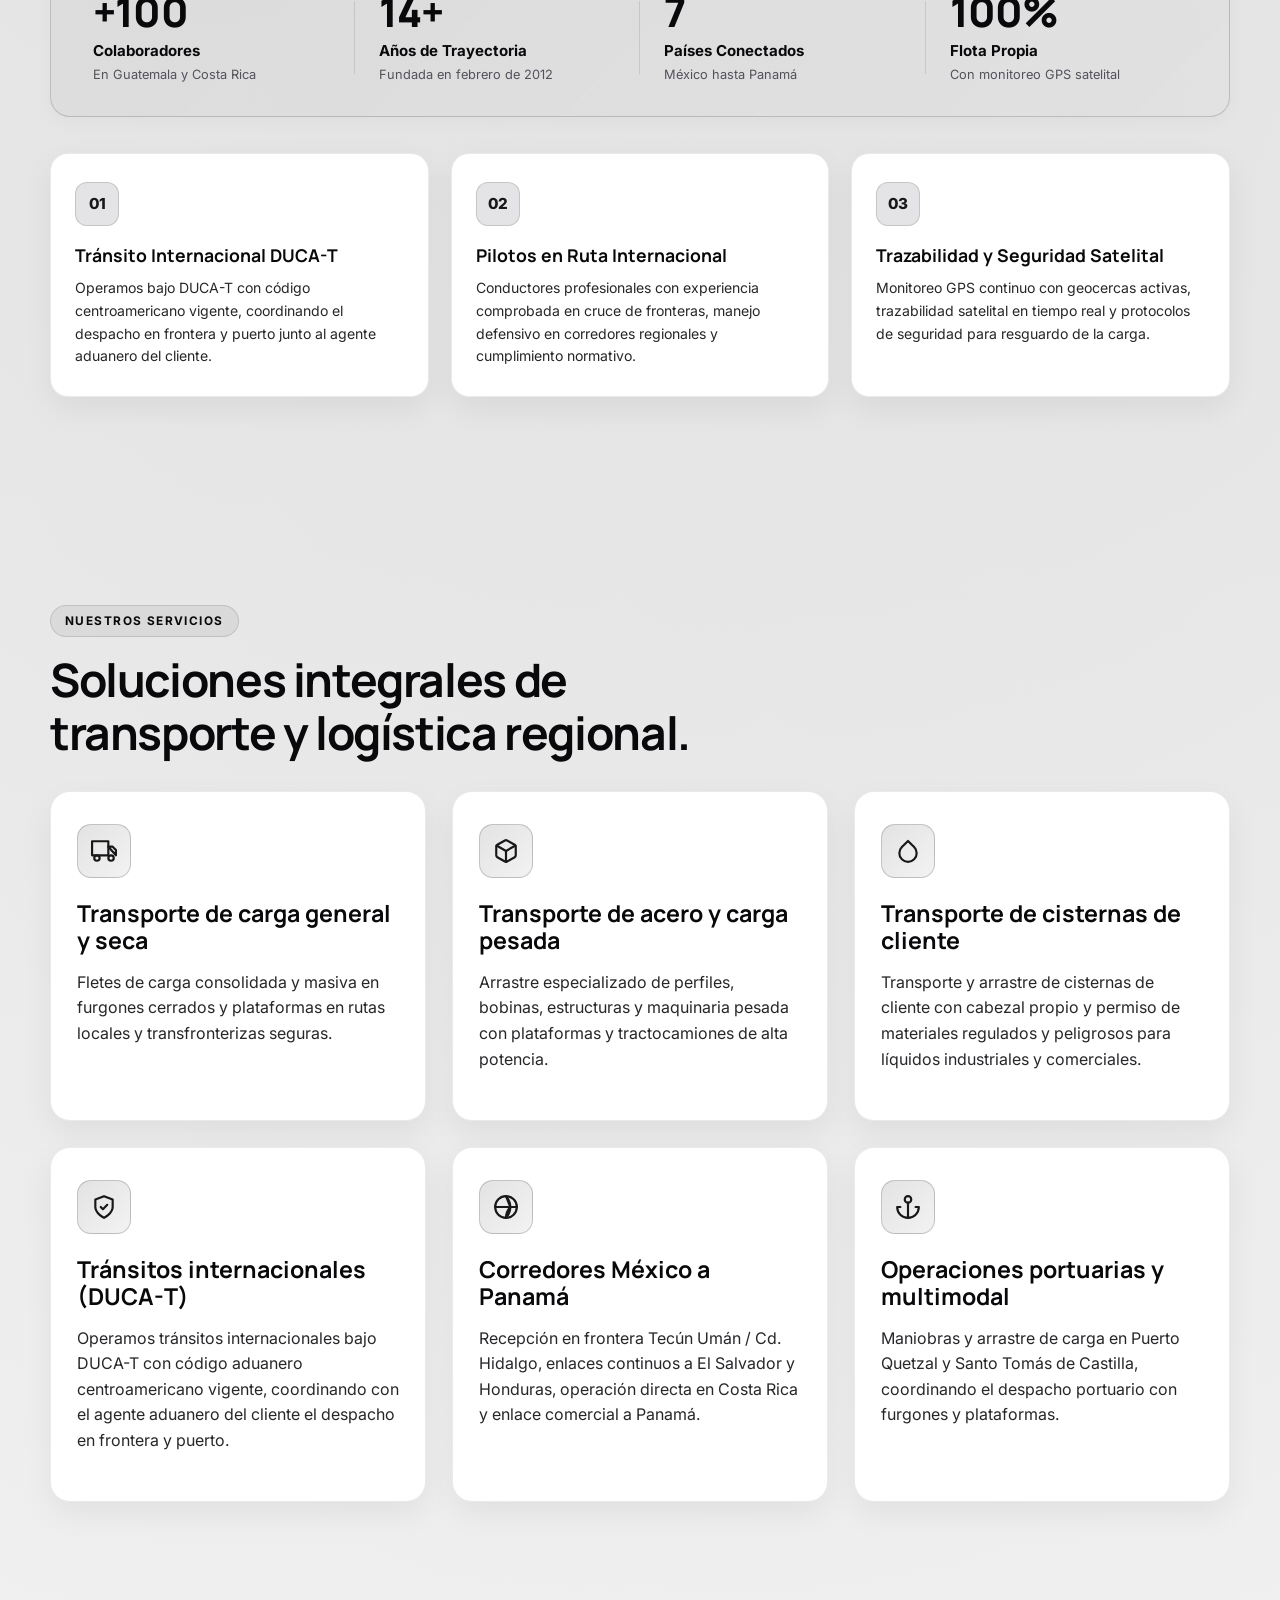
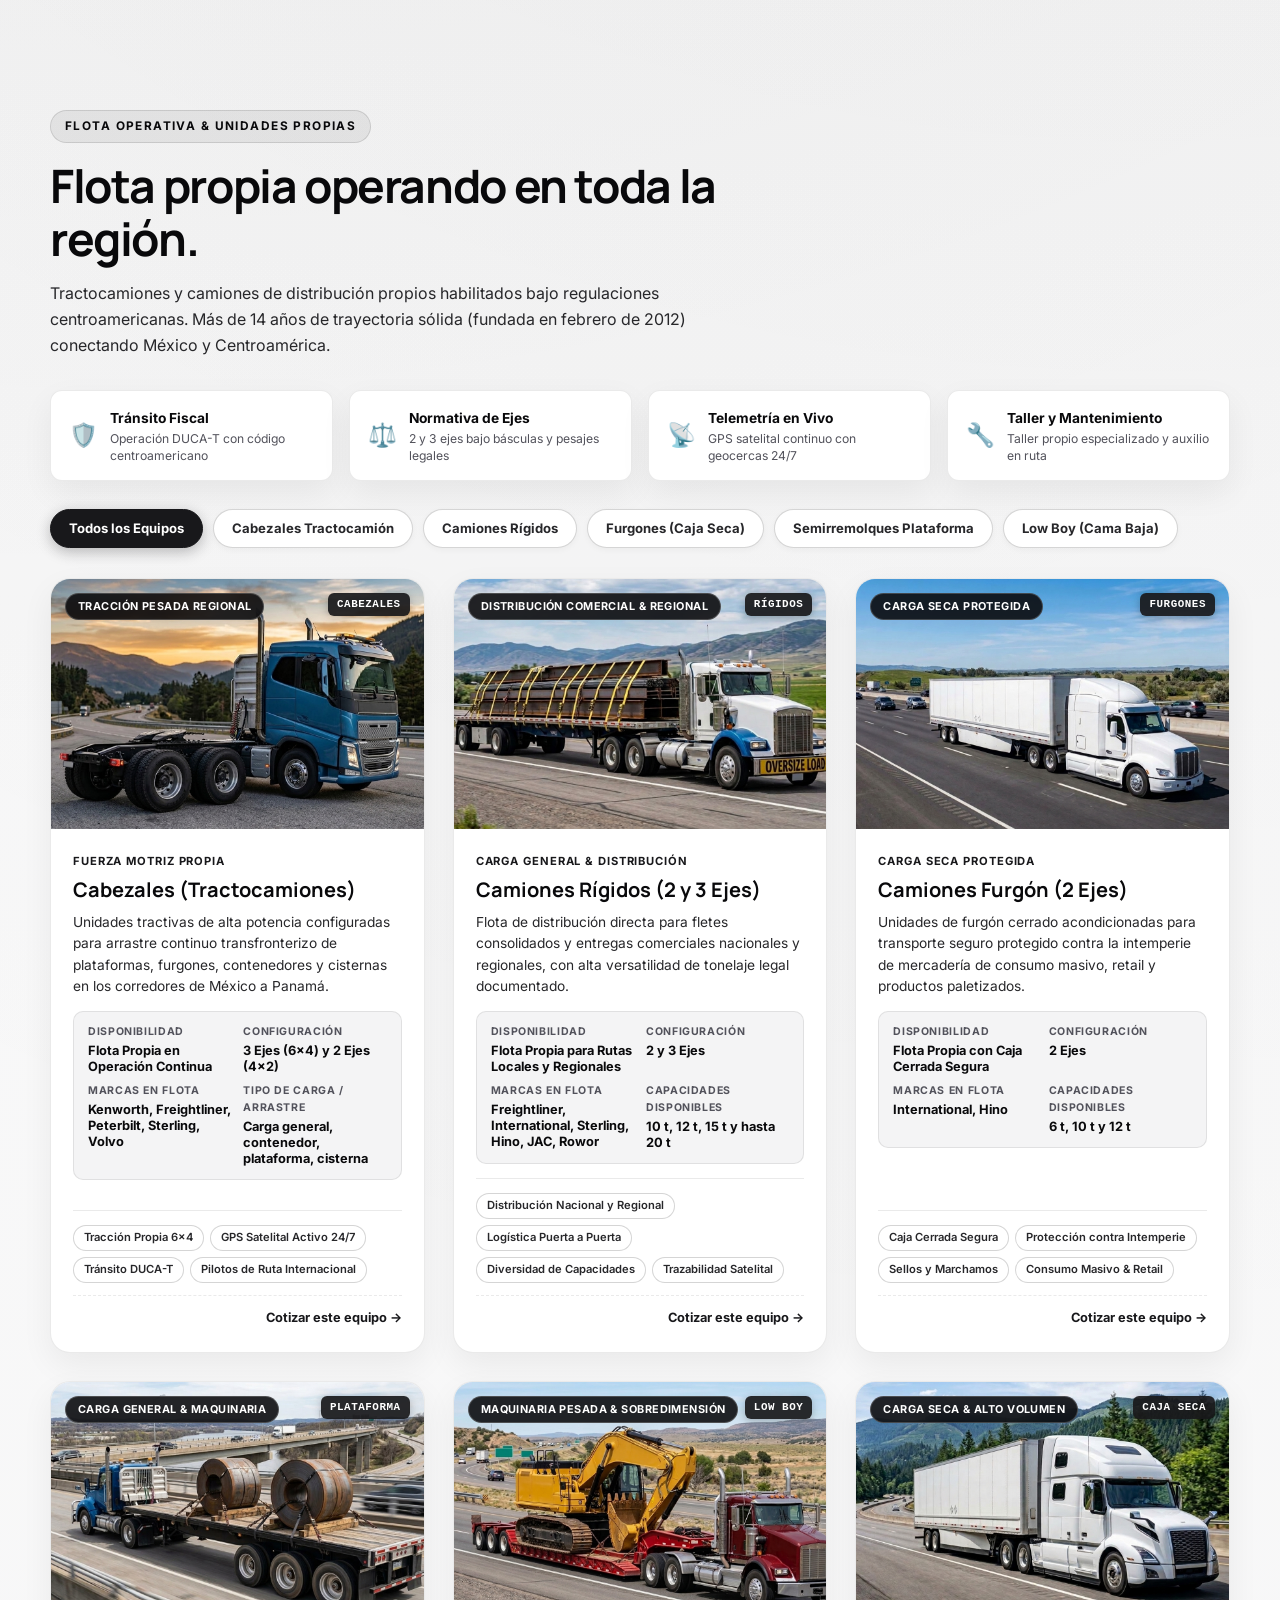
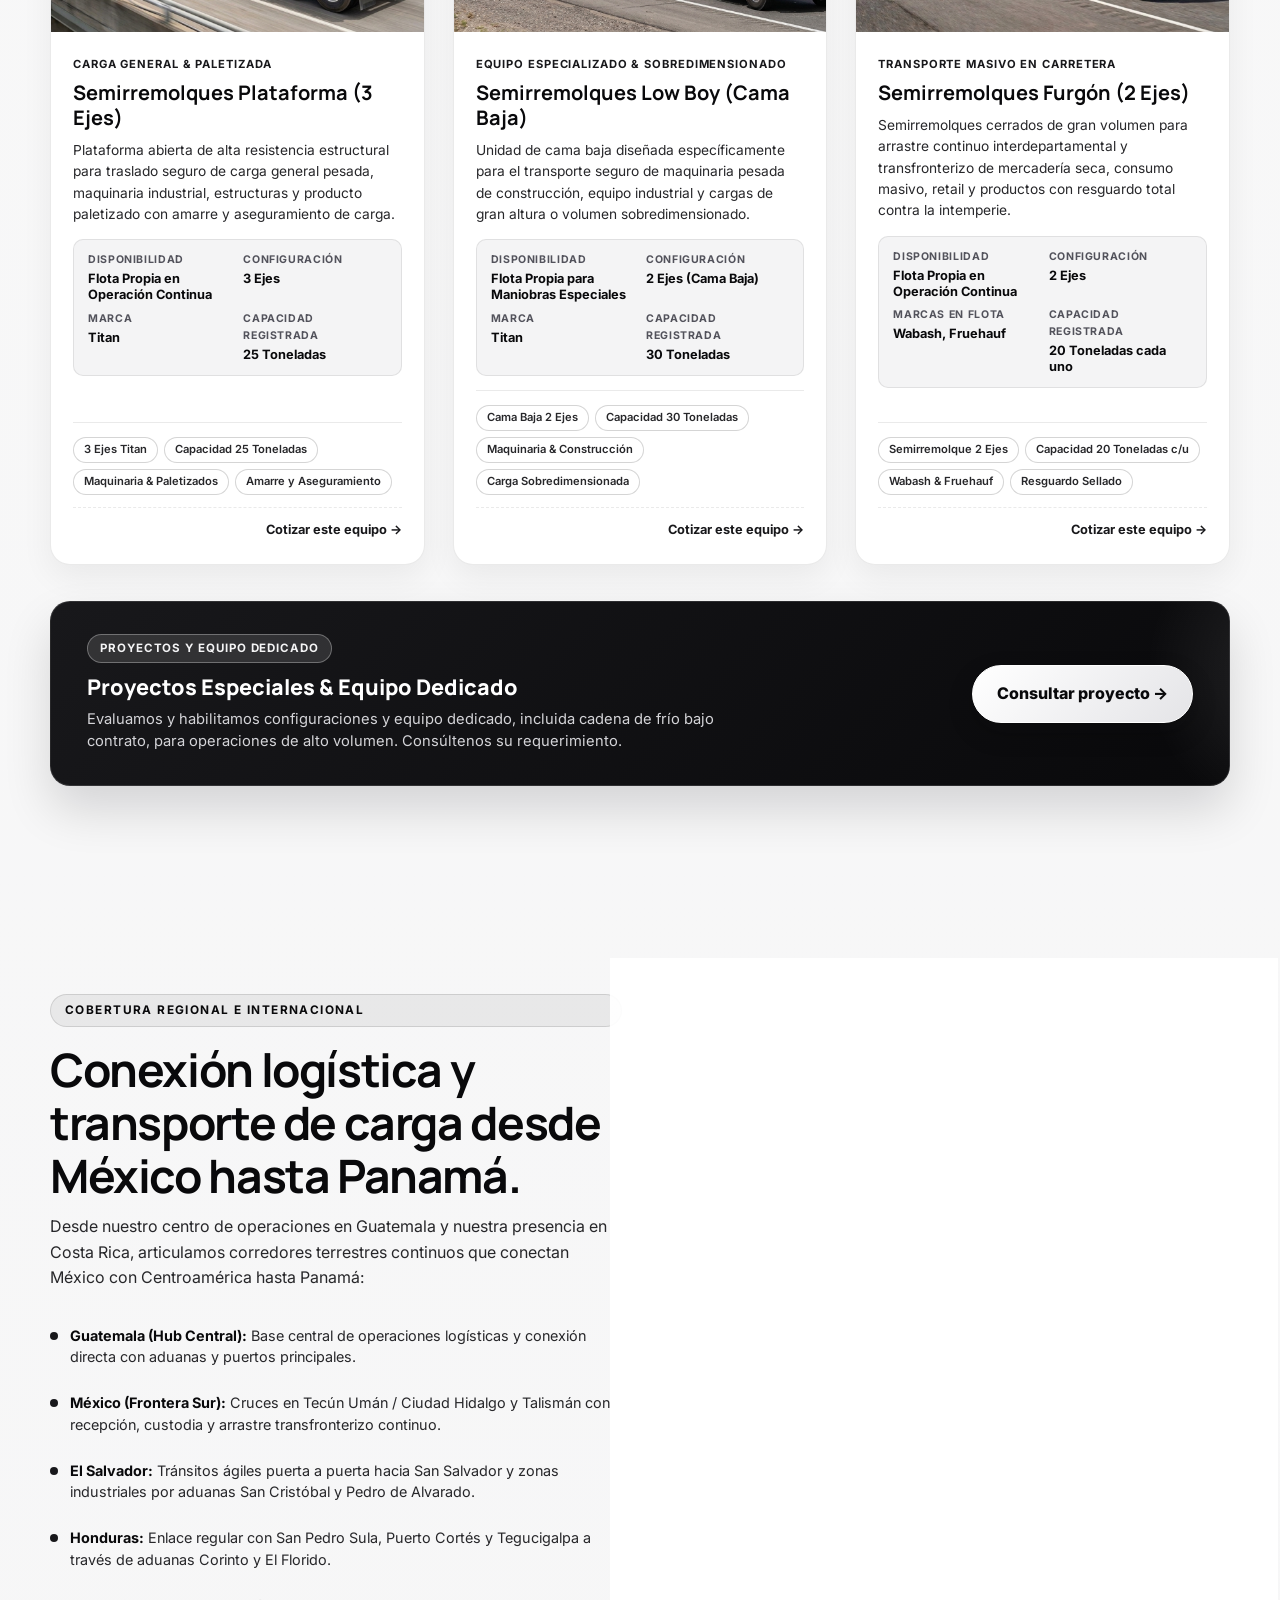
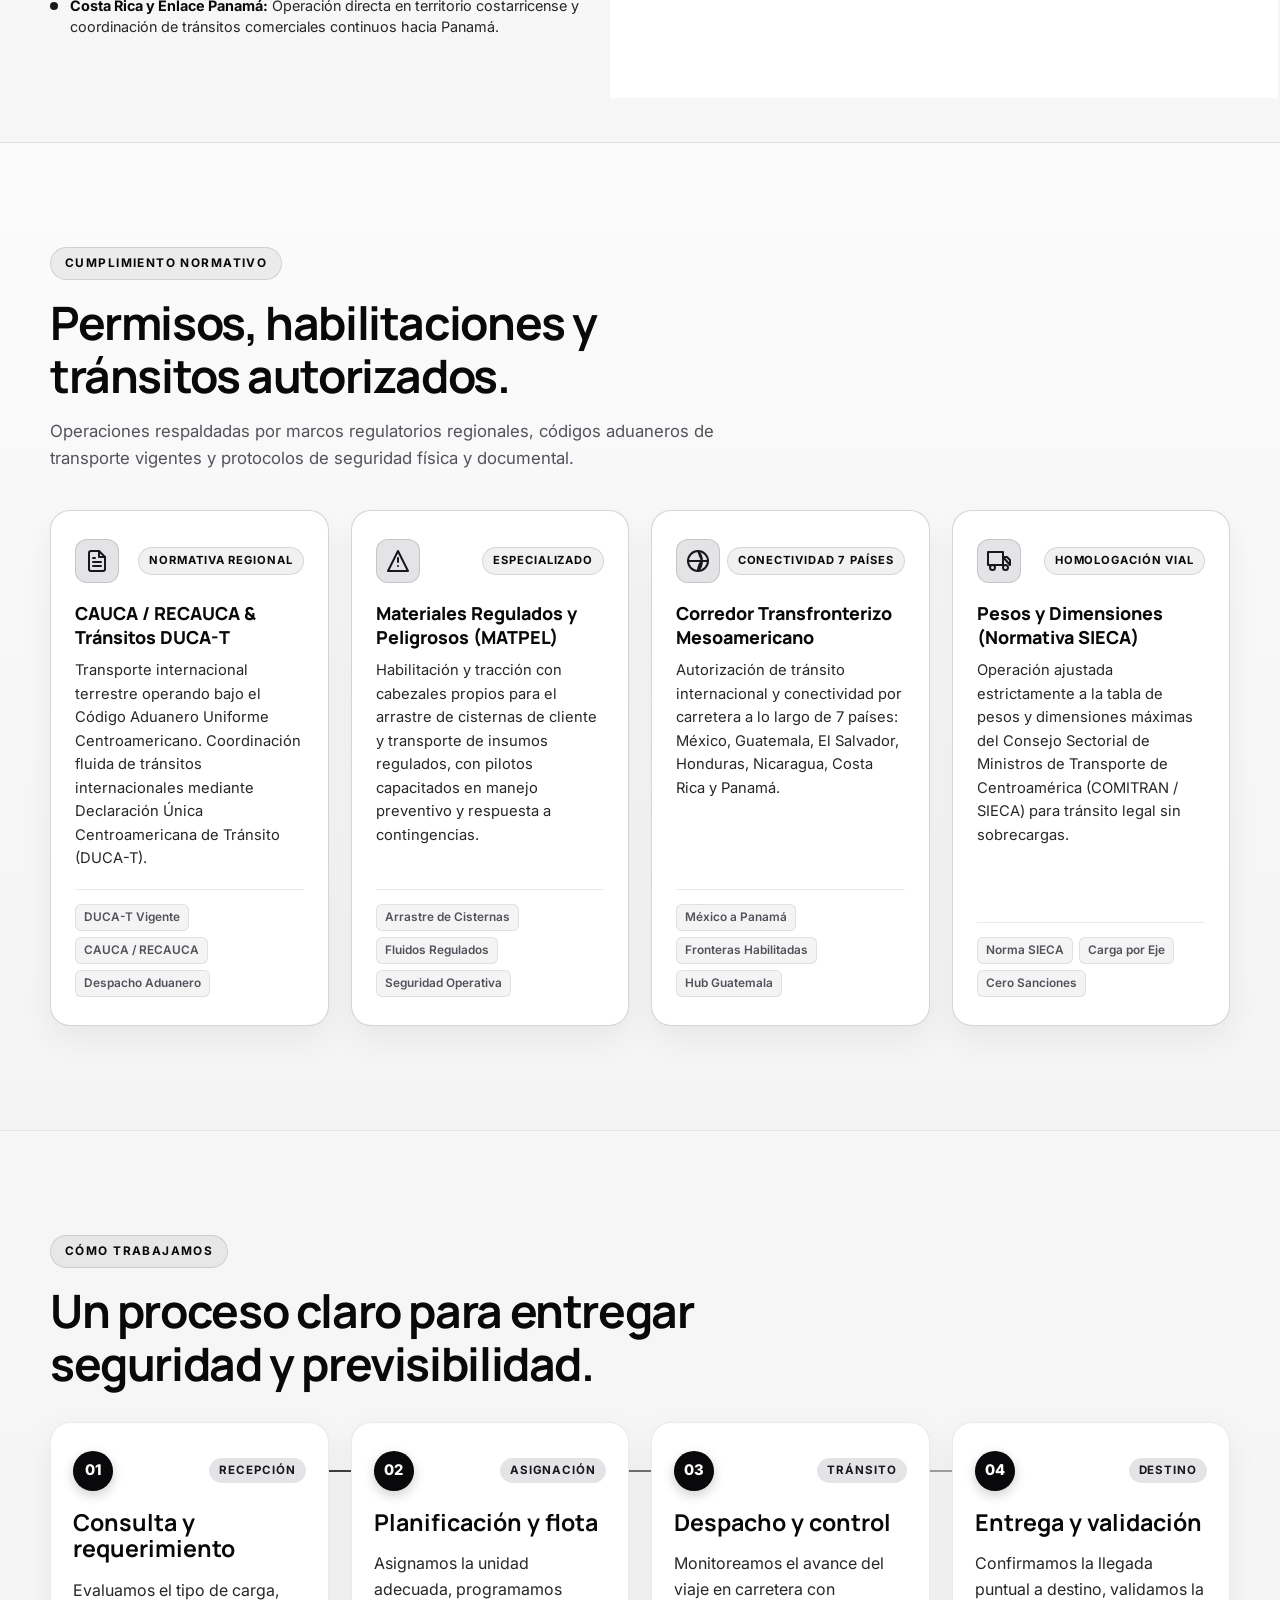
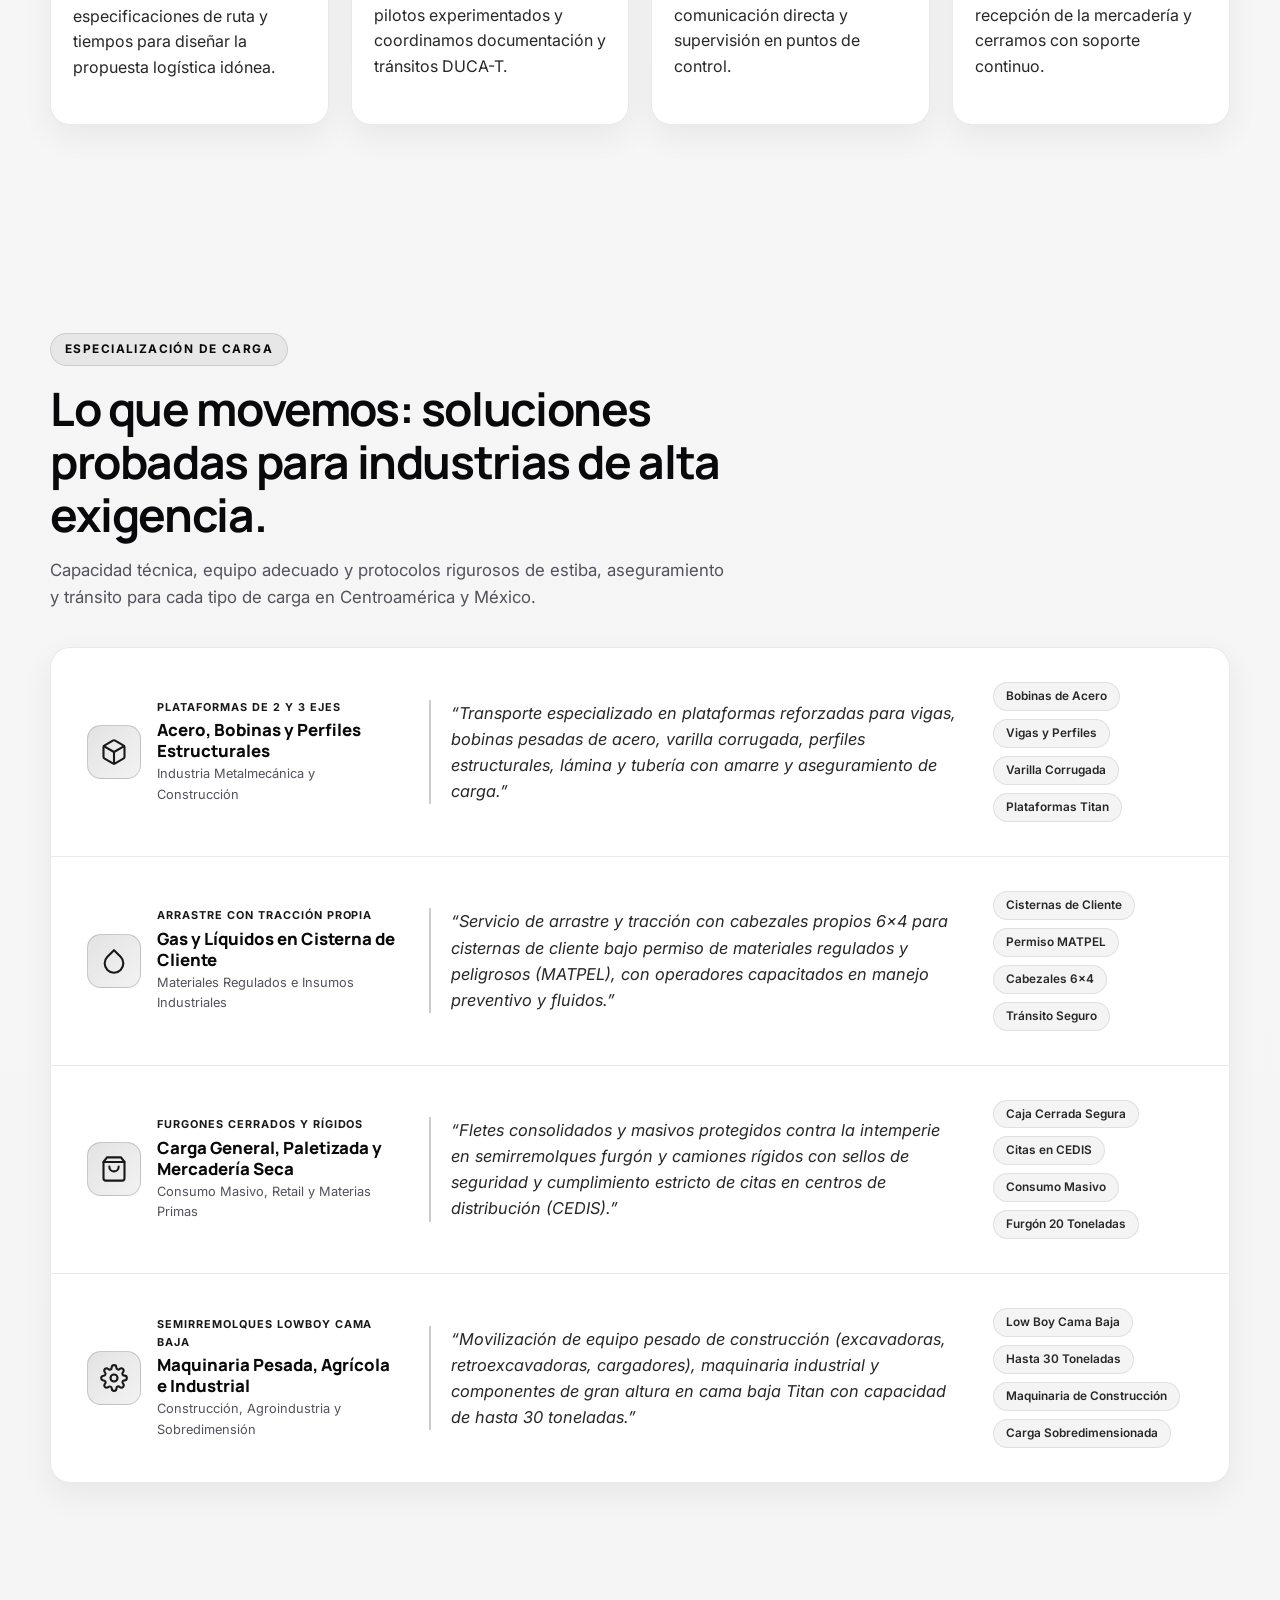
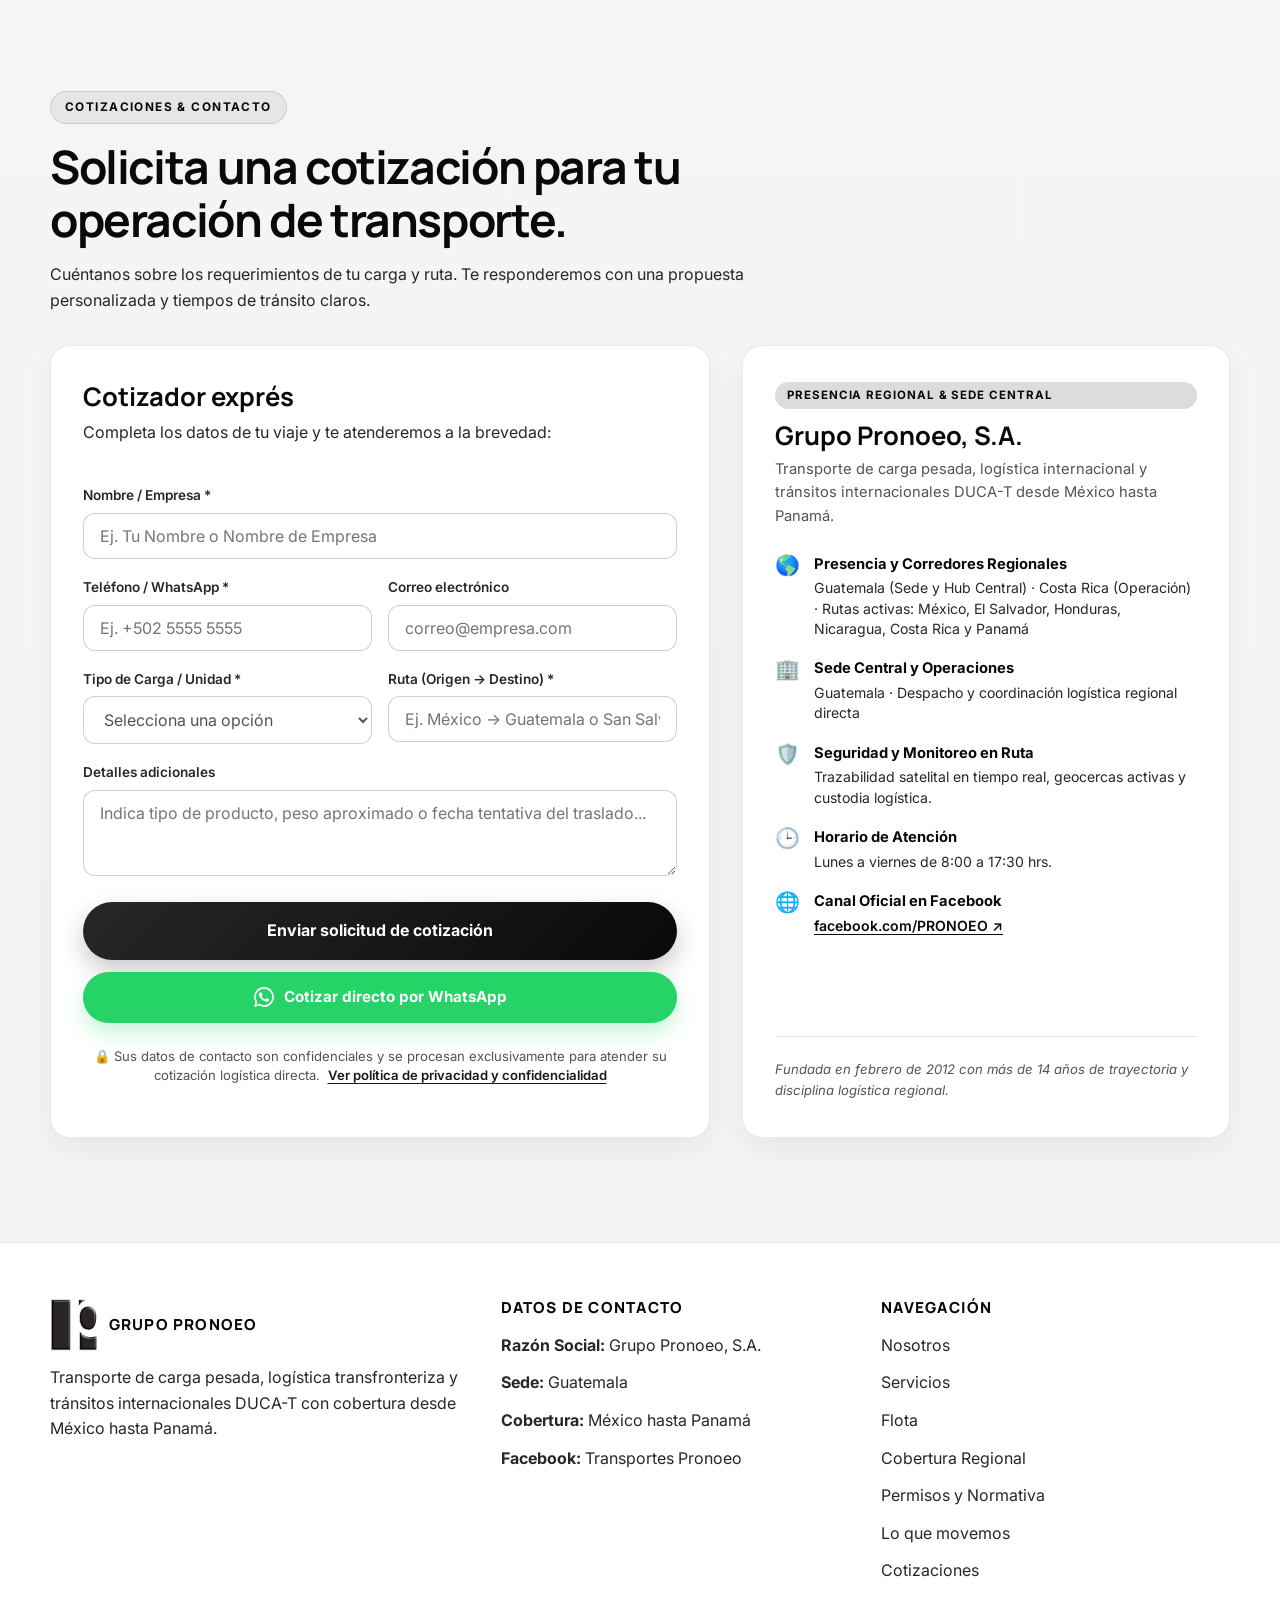
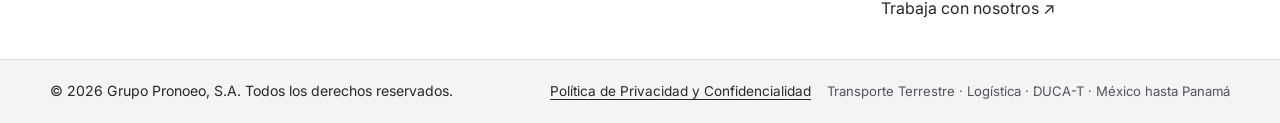
==== commit 634a8d5b: "fix(header): resolve text overlap across mobile and desktop navigation" ====
--- a/index.html
+++ b/index.html
@@ -57,7 +57,7 @@
     <link rel="canonical" href="https://grupopronoeo.com/" />
 
     <!-- Main stylesheet -->
-    <link rel="stylesheet" href="./css/styles.css?v=7.3" />
+    <link rel="stylesheet" href="./css/styles.css?v=7.4" />
 
     <!-- Structured Data (JSON-LD) for Google Search & Logistics Rich Results -->
     <script type="application/ld+json">
--- a/css/styles.css
+++ b/css/styles.css
@@ -214,18 +214,19 @@
 .nav-panel {
   display: flex;
   align-items: center;
-  gap: 26px;
+  gap: clamp(14px, 1.6vw, 26px);
 }
 
 .nav-links {
   display: flex;
   align-items: center;
-  gap: 24px;
+  gap: clamp(10px, 1.2vw, 22px);
   color: var(--muted-2);
-  font-size: 0.95rem;
+  font-size: clamp(0.86rem, 0.92vw, 0.95rem);
 }
 
 .nav-links a {
+  white-space: nowrap;
   transition: color 0.2s ease;
 }
 
@@ -240,7 +241,7 @@
   width: 1px;
   height: 16px;
   background: var(--line-strong);
-  margin: 0 4px;
+  margin: 0 2px;
   opacity: 0.6;
 }
 
@@ -248,11 +249,11 @@
 .nav-link-pilotos {
   display: inline-flex;
   align-items: center;
-  gap: 6px;
-  padding: 6px 10px;
+  gap: 5px;
+  padding: 5px 9px;
   border-radius: 8px;
   color: var(--primary) !important;
-  font-size: 0.92rem;
+  font-size: clamp(0.82rem, 0.88vw, 0.9rem);
   font-weight: 700;
   letter-spacing: 0.01em;
   text-decoration: none;
@@ -279,14 +280,16 @@
 .nav-actions {
   display: flex;
   align-items: center;
-  gap: 10px;
+  gap: 8px;
+  flex-shrink: 0;
 }
 
 /* Proporciones estilizadas de los botones en la barra de navegación */
 .nav-actions .btn {
-  padding: 0.58rem 1.25rem;
-  font-size: 0.88rem;
+  padding: 0.52rem 1.05rem;
+  font-size: 0.84rem;
   font-weight: 700;
+  white-space: nowrap;
 }
 
 .menu-toggle {
@@ -2735,48 +2738,11 @@
   color: var(--primary-strong);
 }
 
-/* ==========================================================================
-   23. Responsive Breakpoints (980px, 640px)
-   ========================================================================== */
-
-/**
- * Tablet and small desktop breakpoint (max-width: 980px)
- */
-@media (max-width: 980px) {
-  .coverage-grid,
-  .service-grid,
-  .fleet-grid,
-  .timeline,
-  .footer-grid {
-    grid-template-columns: 1fr 1fr;
-  }
-
-  .coverage-grid,
-  .contact-grid,
-  .careers-grid {
-    grid-template-columns: 1fr;
-  }
-
-  .careers-form-card {
-    position: static;
-  }
-
-  .careers-perks-grid {
-    grid-template-columns: 1fr 1fr;
-  }
-
-  .hero-video-cinematic {
-    padding: 64px 0 52px;
-    min-height: calc(100vh - 74px);
-    display: flex;
-    align-items: center;
-  }
-
-  .hero-clean-wrap {
-    padding-left: clamp(20px, 4vw, 40px);
-    padding-right: clamp(20px, 4vw, 40px);
-  }
-
+/**
+ * Navigation Header Breakpoint (max-width: 1140px)
+ * Activates sleek mobile drawer and hamburger menu to guarantee zero overlap on tablets, iPads, and compact laptops.
+ */
+@media (max-width: 1140px) {
   /* Mobile navigation drawer */
   .nav-panel {
     position: absolute;
@@ -2875,6 +2841,45 @@
   .menu-toggle {
     display: block;
   }
+}
+
+/**
+ * Tablet and small desktop breakpoint (max-width: 980px)
+ */
+@media (max-width: 980px) {
+  .coverage-grid,
+  .service-grid,
+  .fleet-grid,
+  .timeline,
+  .footer-grid {
+    grid-template-columns: 1fr 1fr;
+  }
+
+  .coverage-grid,
+  .contact-grid,
+  .careers-grid {
+    grid-template-columns: 1fr;
+  }
+
+  .careers-form-card {
+    position: static;
+  }
+
+  .careers-perks-grid {
+    grid-template-columns: 1fr 1fr;
+  }
+
+  .hero-video-cinematic {
+    padding: 64px 0 52px;
+    min-height: calc(100vh - 74px);
+    display: flex;
+    align-items: center;
+  }
+
+  .hero-clean-wrap {
+    padding-left: clamp(20px, 4vw, 40px);
+    padding-right: clamp(20px, 4vw, 40px);
+  }
 
   .service-grid {
     grid-template-columns: 1fr 1fr;
@@ -3005,18 +3010,34 @@
     padding: 22px 18px;
   }
 
+  .nav {
+    min-height: 64px;
+  }
+
   .brand {
     gap: 8px;
+    min-width: 0;
   }
 
   .brand-logo {
-    height: 40px;
+    height: 38px;
+    width: auto;
+    flex-shrink: 0;
   }
 
   .brand-name {
-    font-size: 0.85rem;
+    font-size: clamp(0.8rem, 3.6vw, 0.9rem);
     letter-spacing: 0.04em;
     white-space: nowrap;
+    overflow: hidden;
+    text-overflow: ellipsis;
+  }
+
+  .menu-toggle {
+    width: 42px;
+    height: 42px;
+    padding: 9px;
+    flex-shrink: 0;
   }
 
   .hero-video-cinematic {
@@ -3303,3 +3324,30 @@
     margin-left: auto;
   }
 }
+
+/* Extra compact screens (max-width: 380px) */
+@media (max-width: 380px) {
+  .nav {
+    min-height: 58px;
+  }
+
+  .brand {
+    gap: 6px;
+  }
+
+  .brand-logo {
+    height: 32px;
+  }
+
+  .brand-name {
+    font-size: 0.76rem;
+    max-width: 125px;
+  }
+
+  .menu-toggle {
+    width: 38px;
+    height: 38px;
+    padding: 8px;
+  }
+}
+
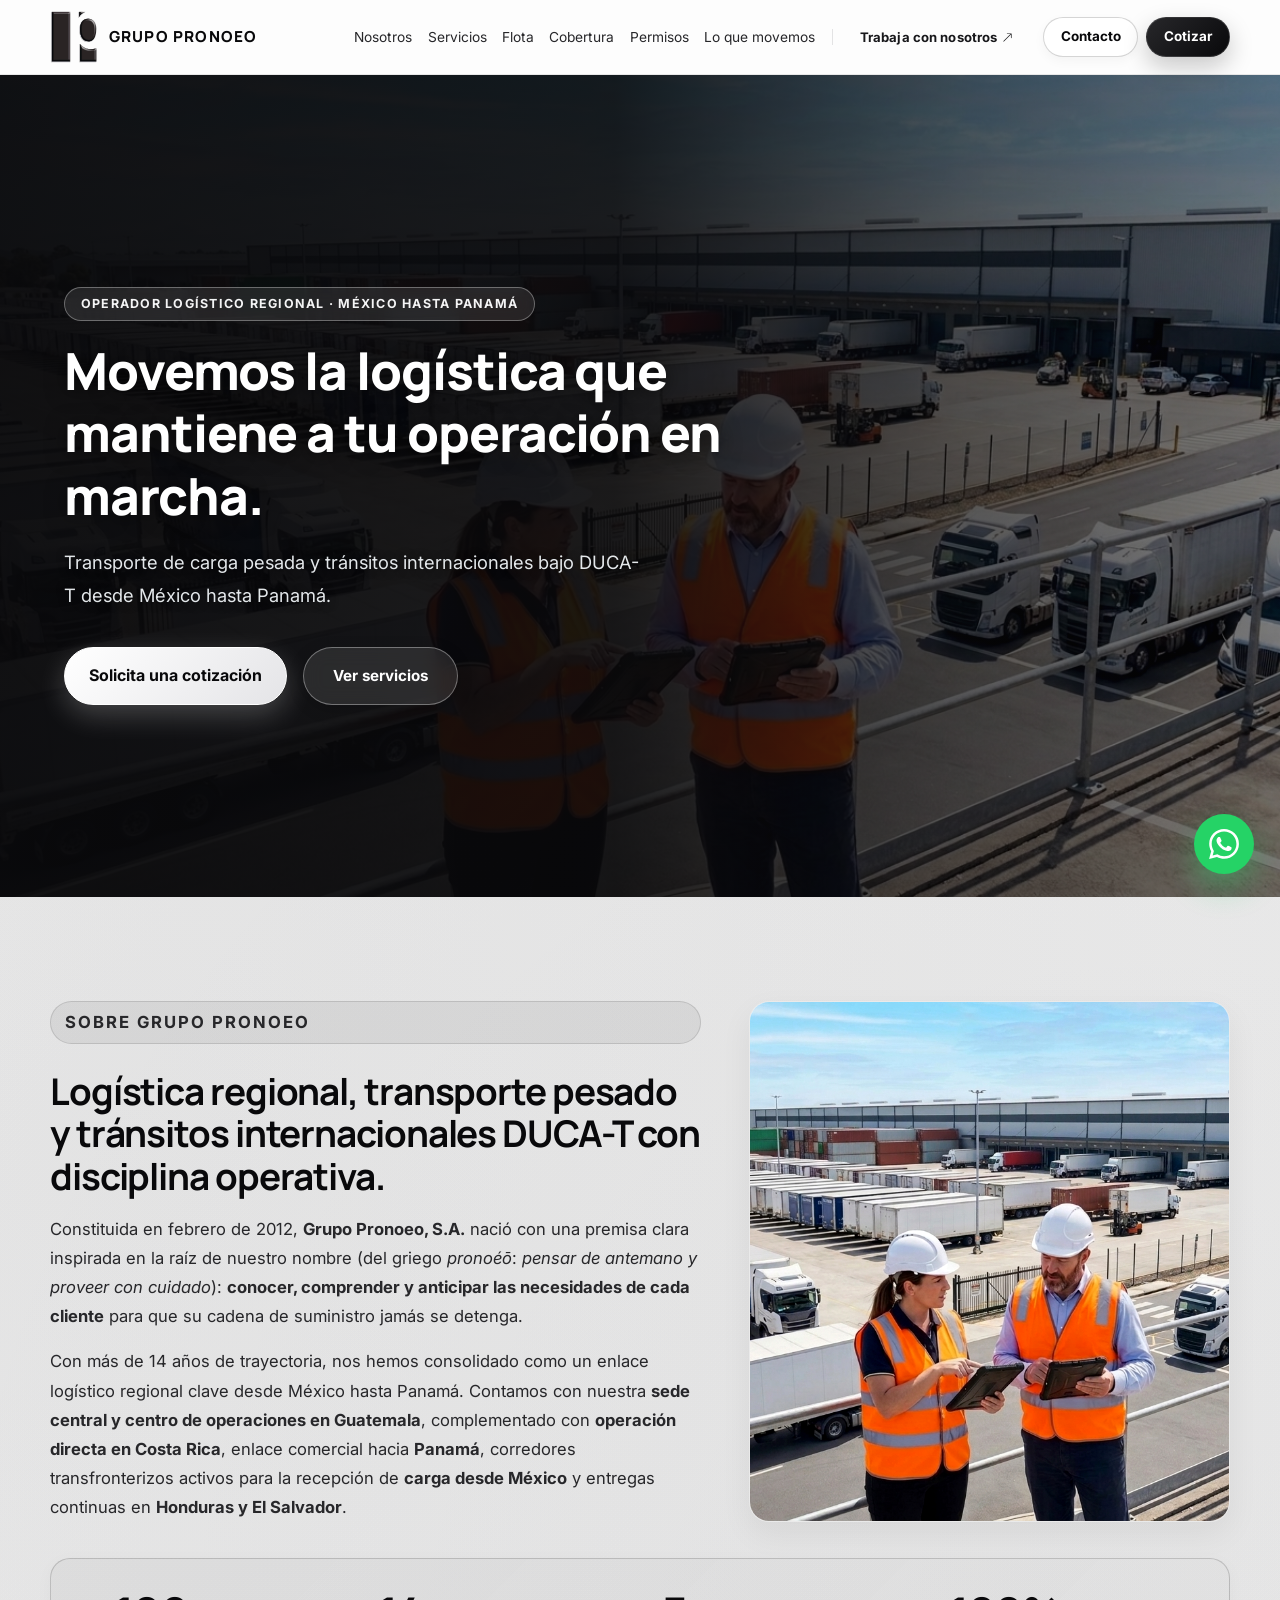
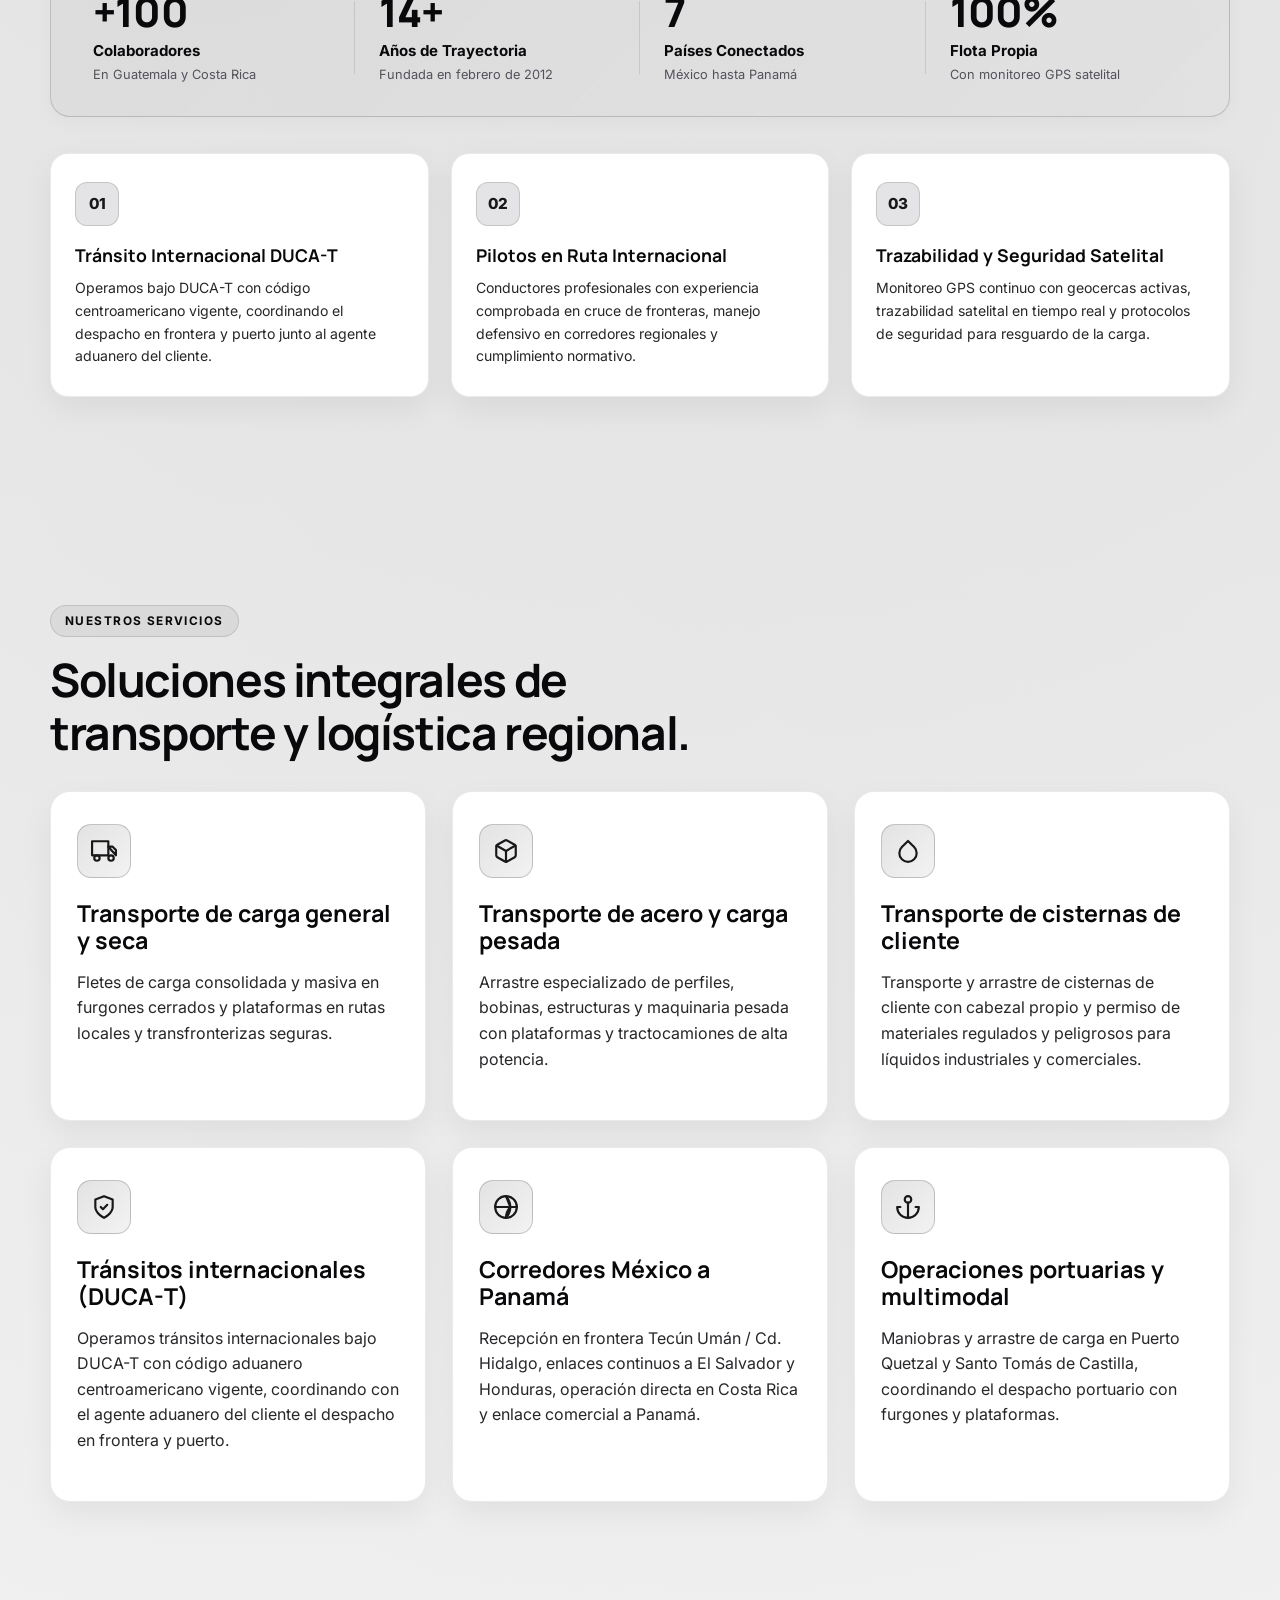
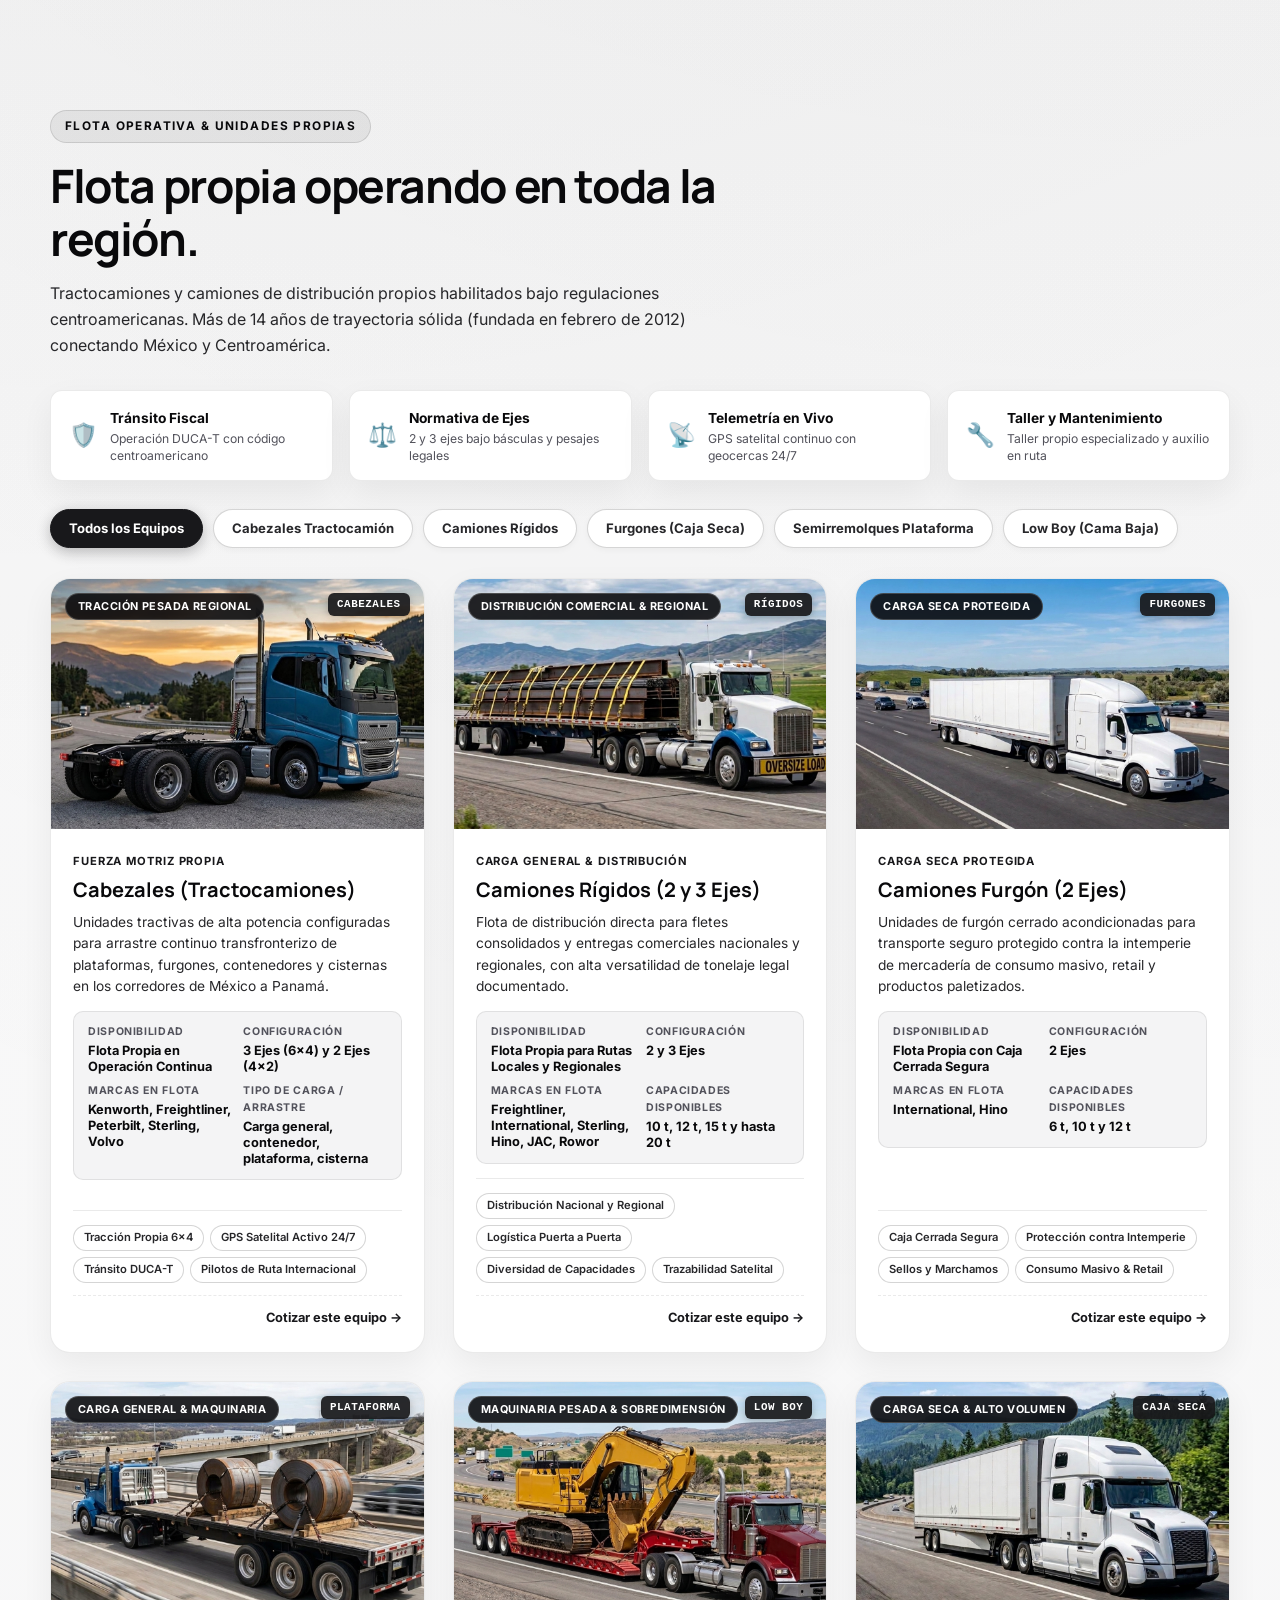
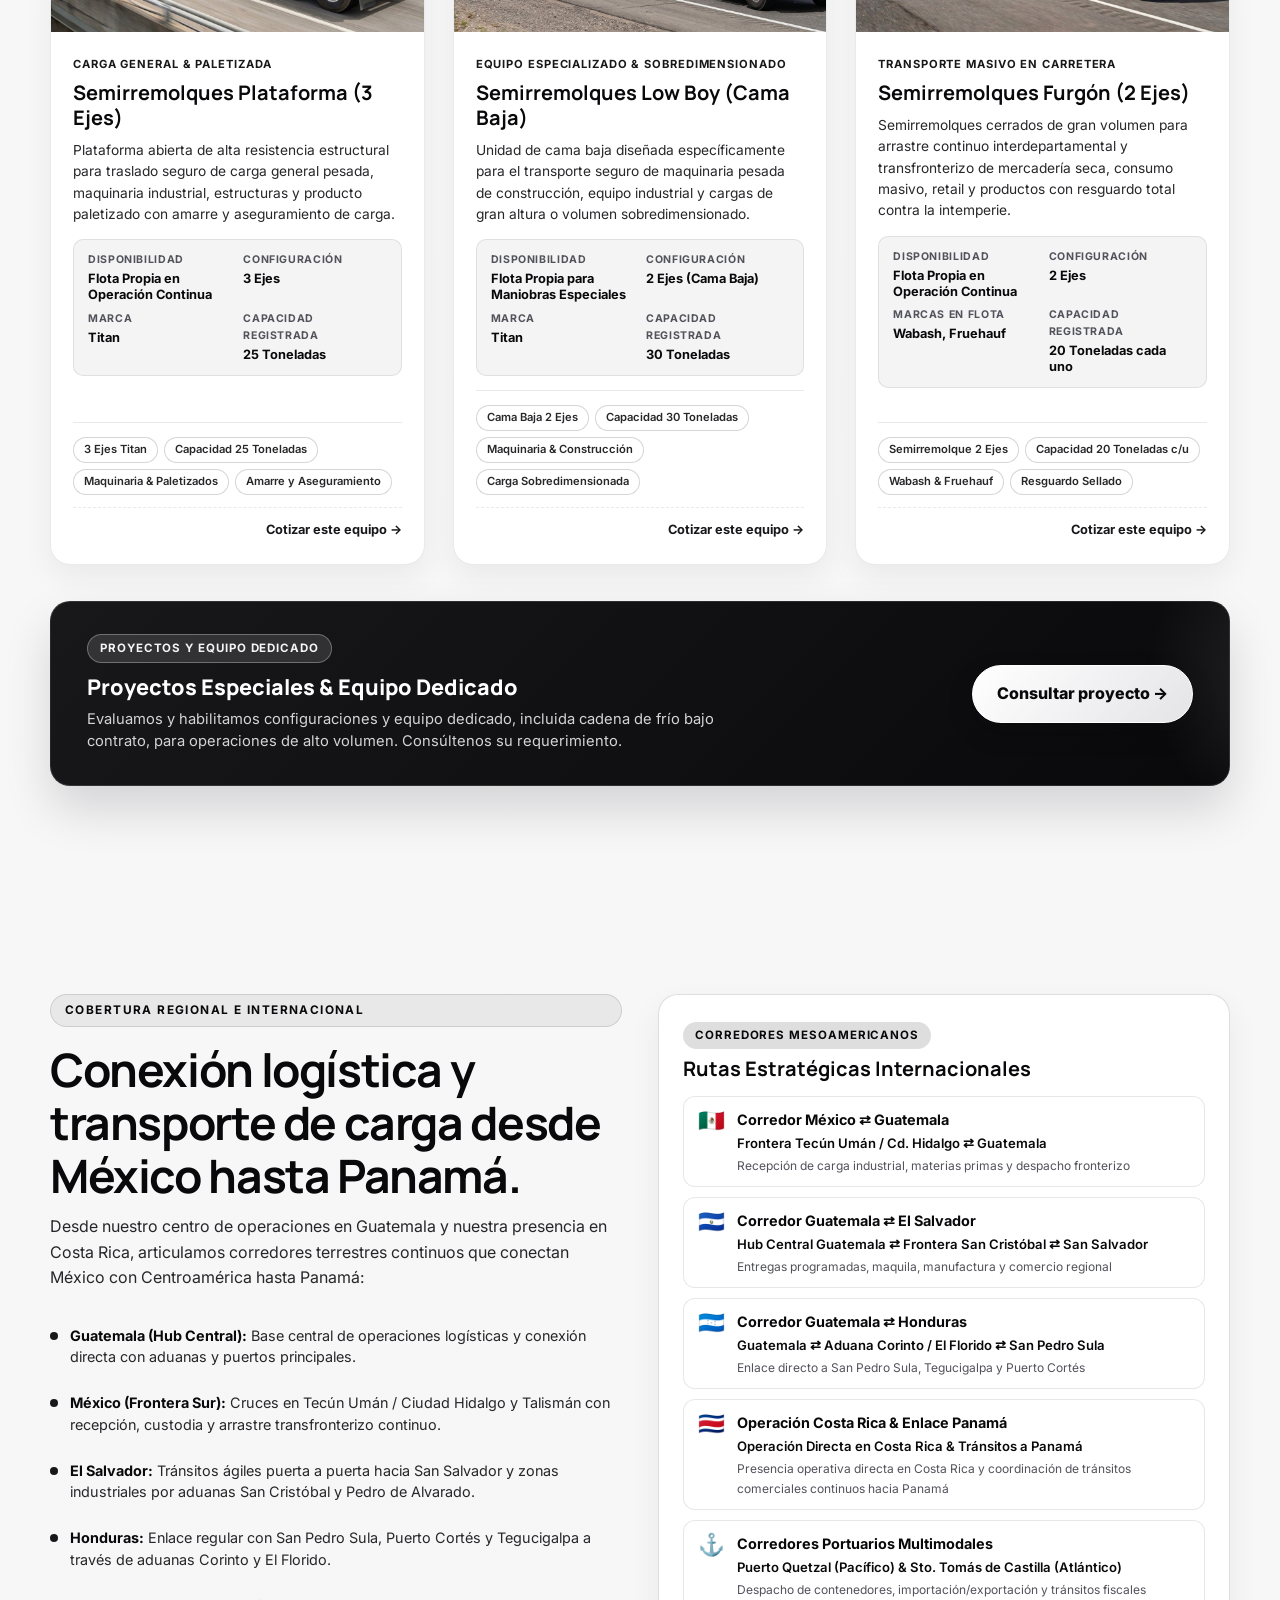
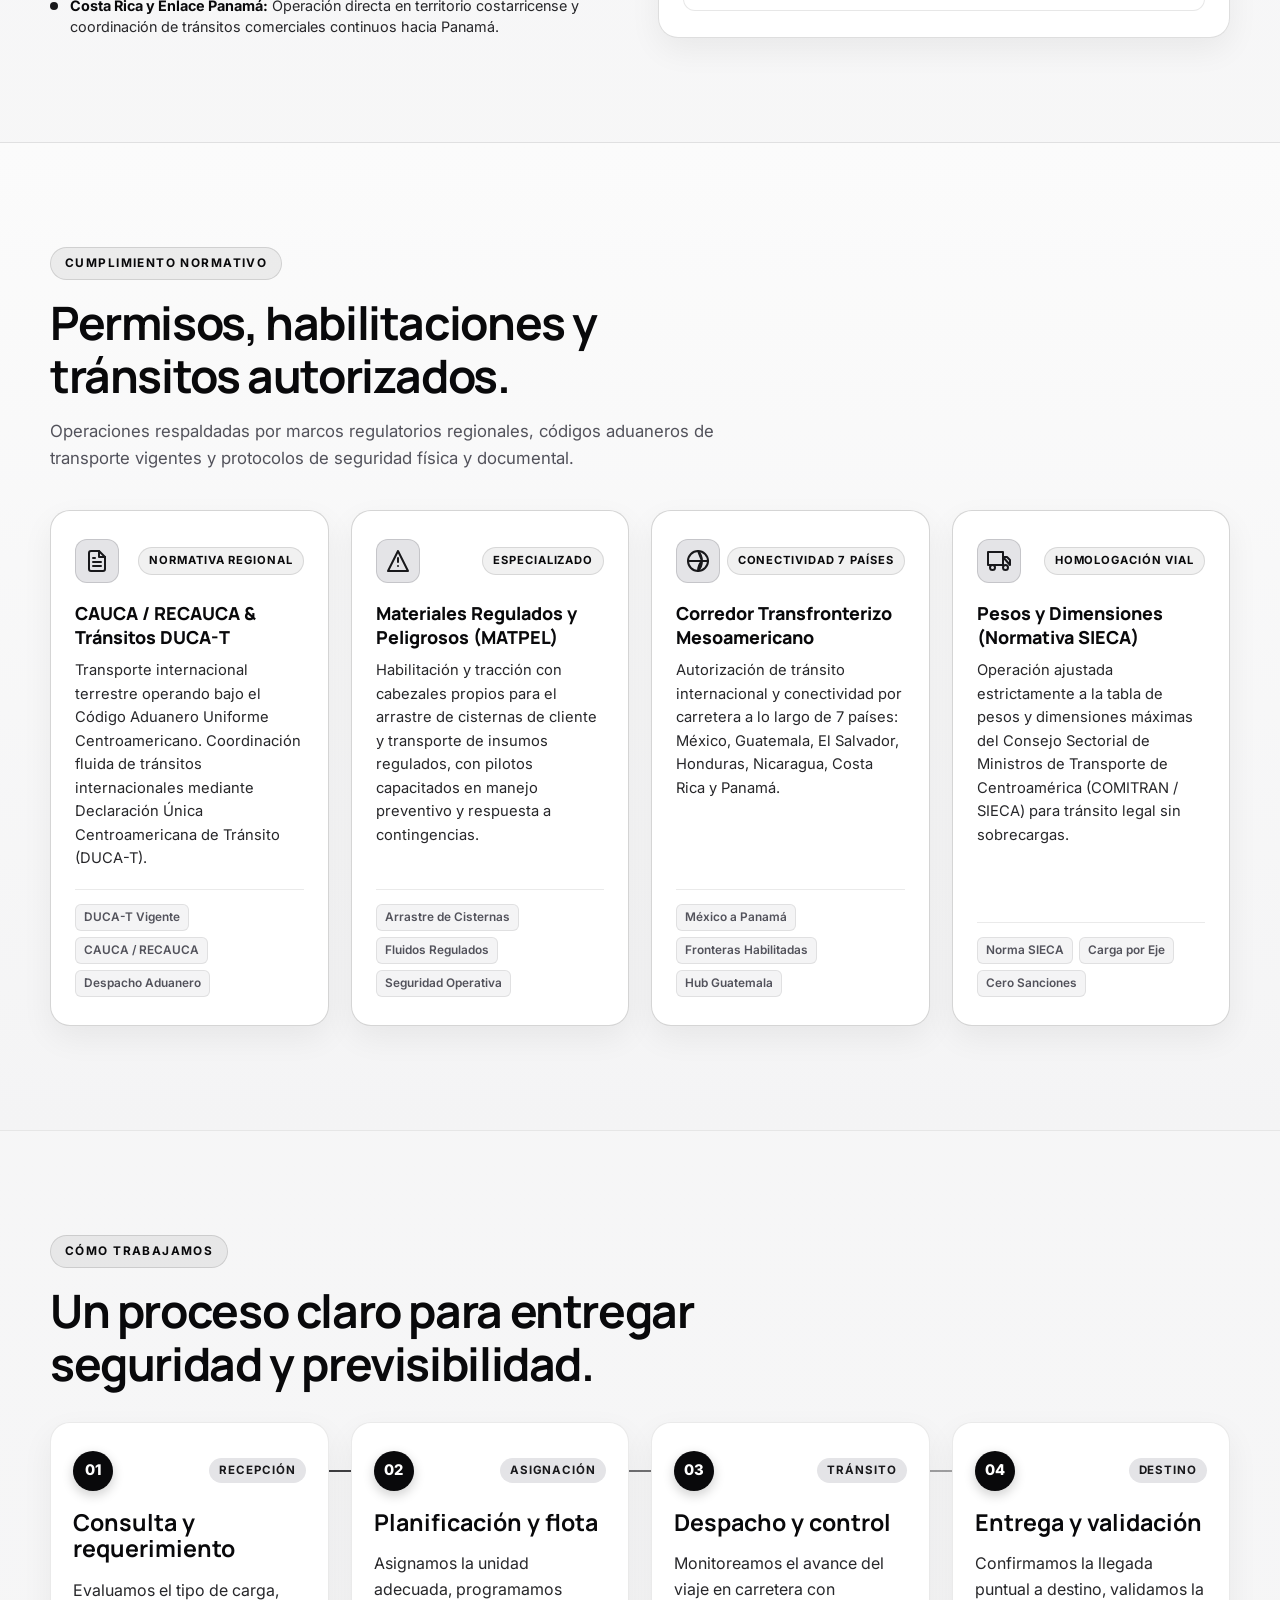
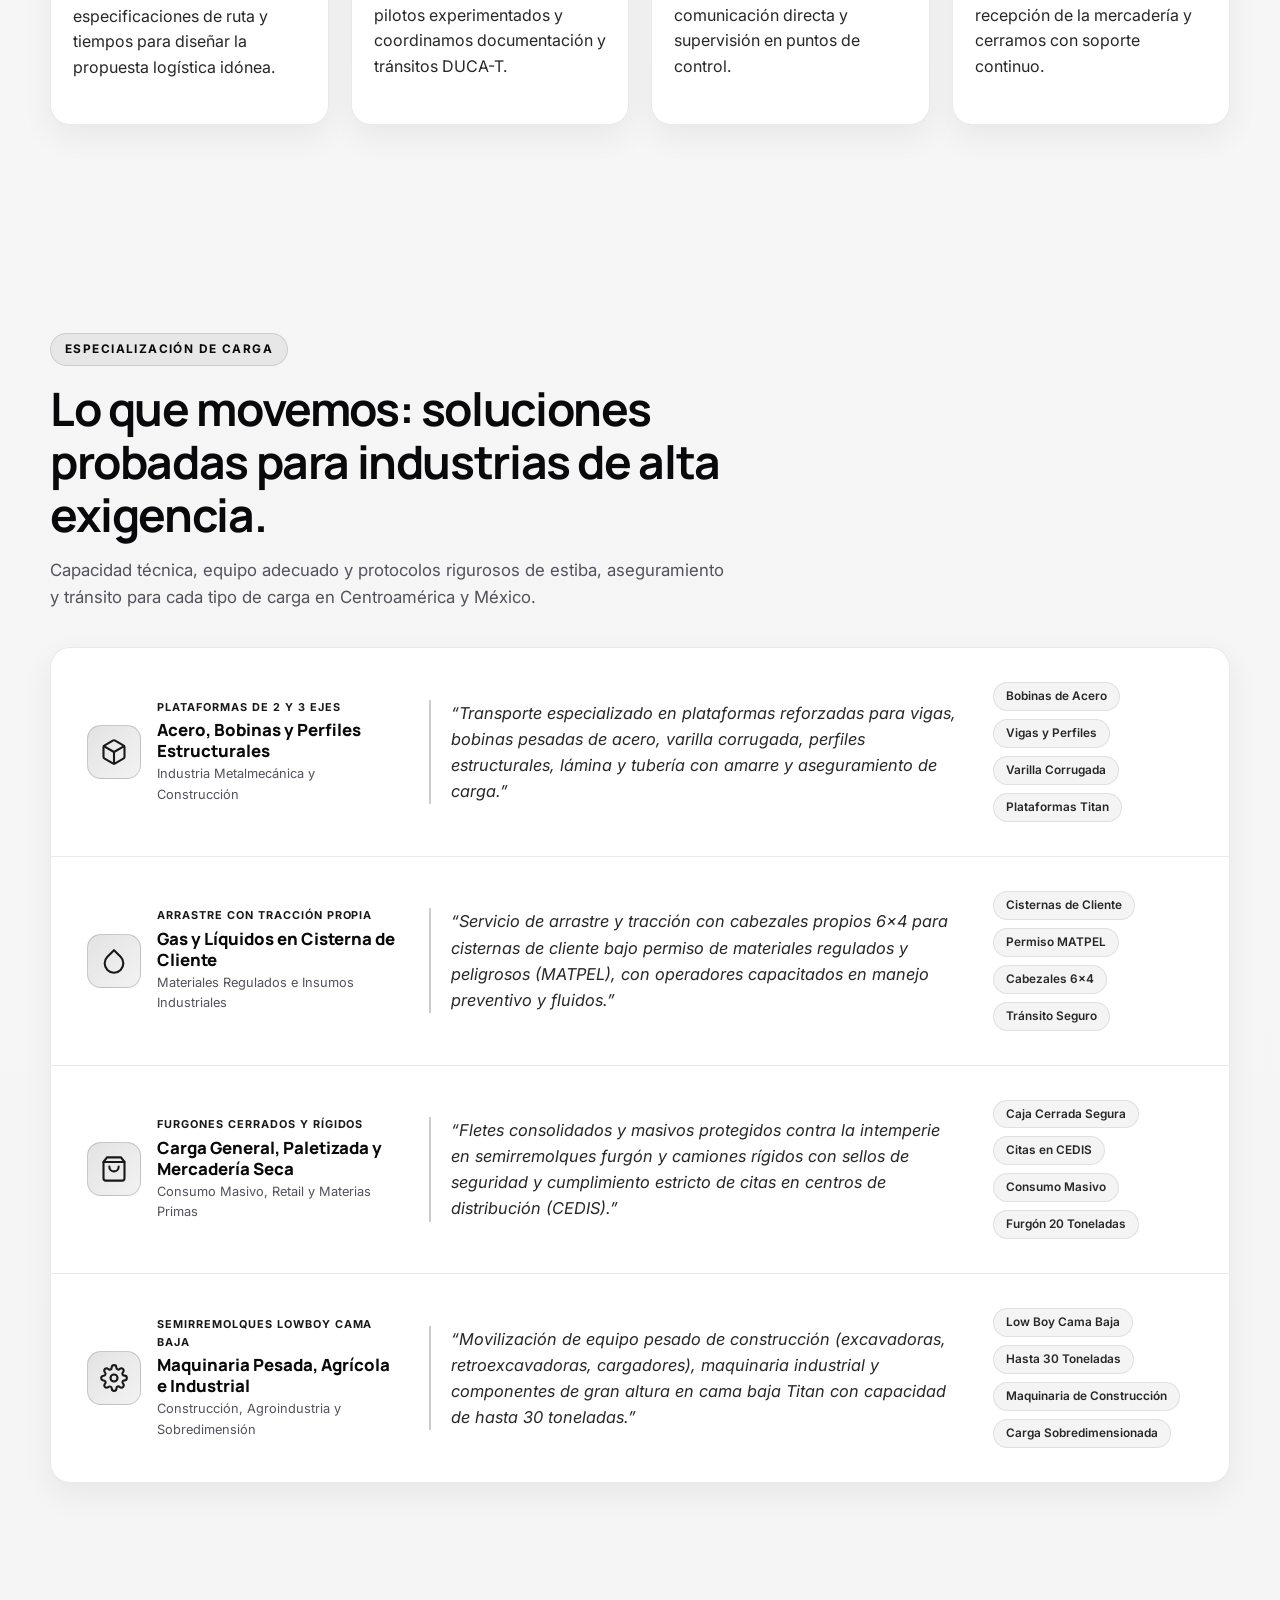
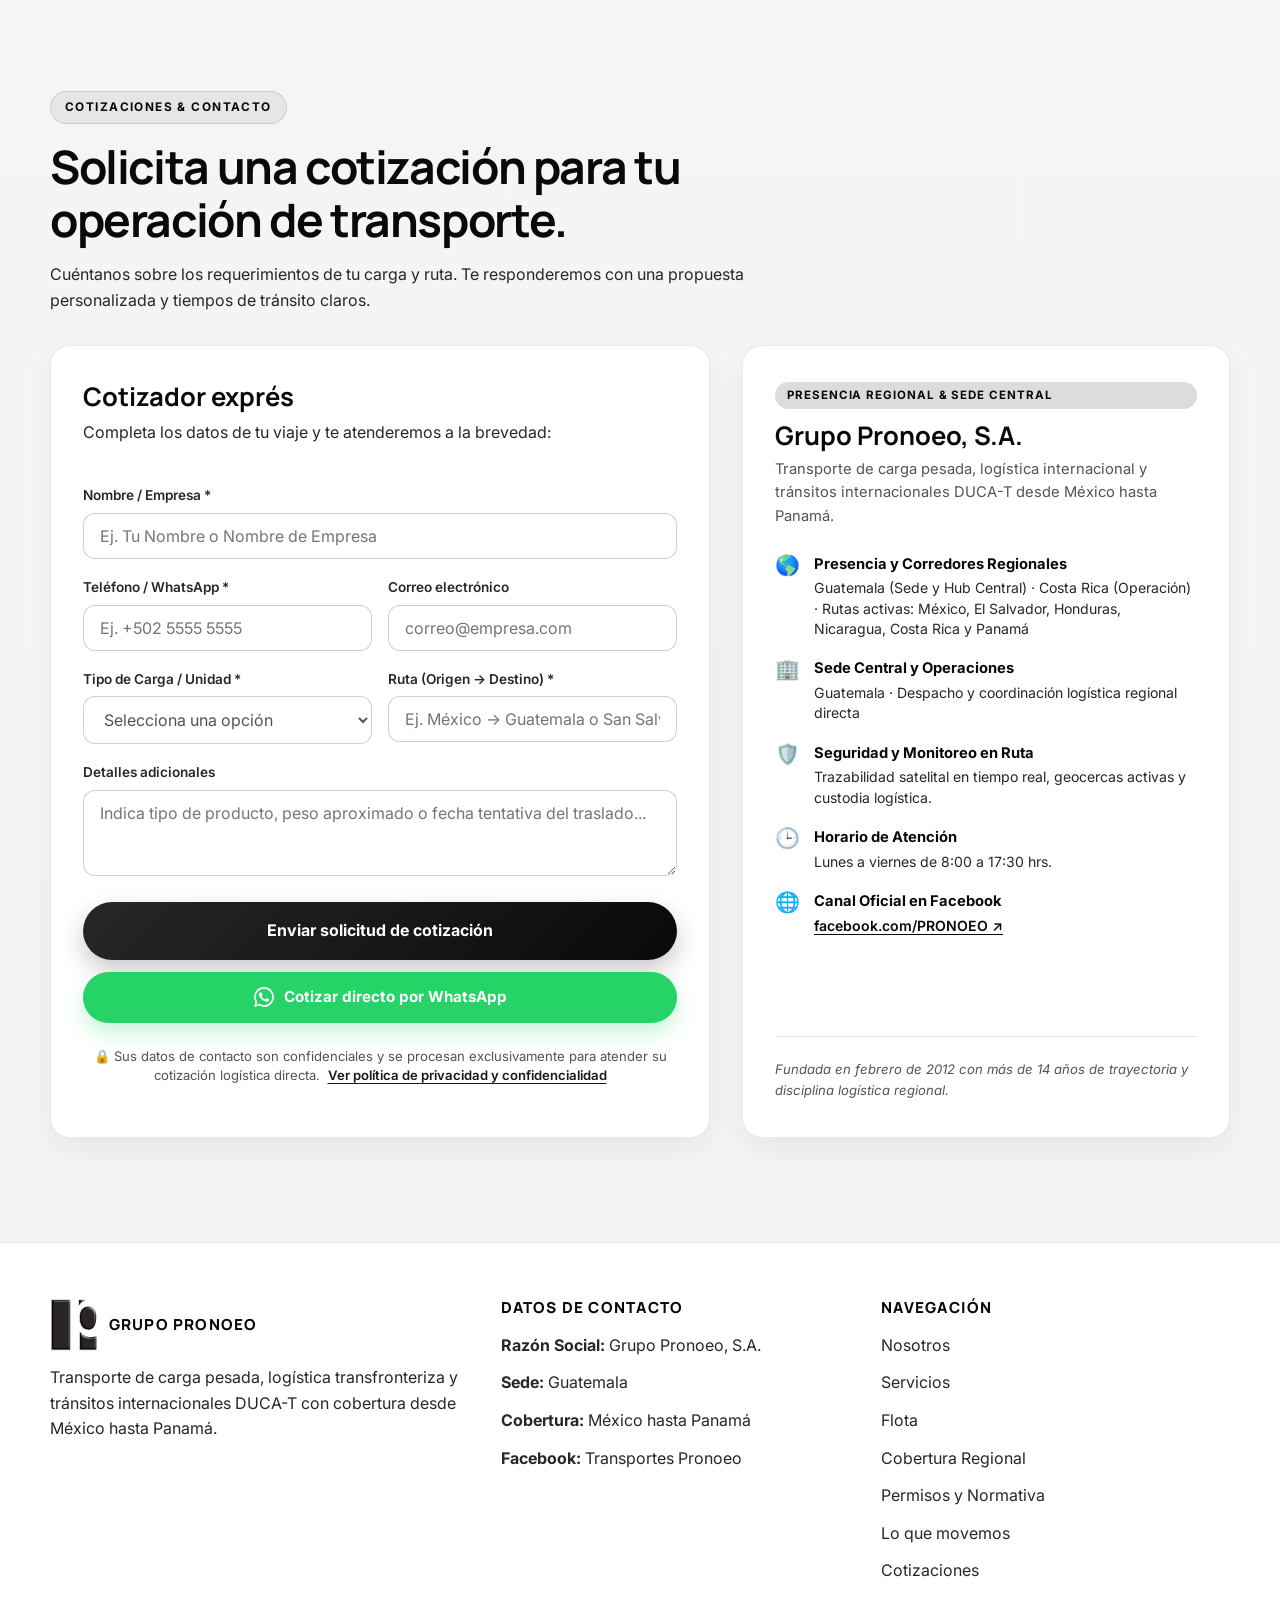
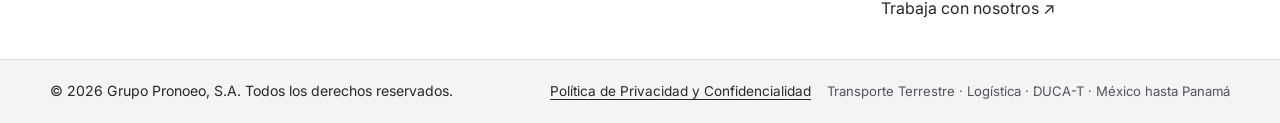
==== commit 8fa663fc: "fix(portal): remove rrhh labels and raw phone hints, center and pad portal header" ====
--- a/index.html
+++ b/index.html
@@ -57,7 +57,7 @@
     <link rel="canonical" href="https://grupopronoeo.com/" />
 
     <!-- Main stylesheet -->
-    <link rel="stylesheet" href="./css/styles.css?v=7.4" />
+    <link rel="stylesheet" href="./css/styles.css?v=7.5" />
 
     <!-- Structured Data (JSON-LD) for Google Search & Logistics Rich Results -->
     <script type="application/ld+json">
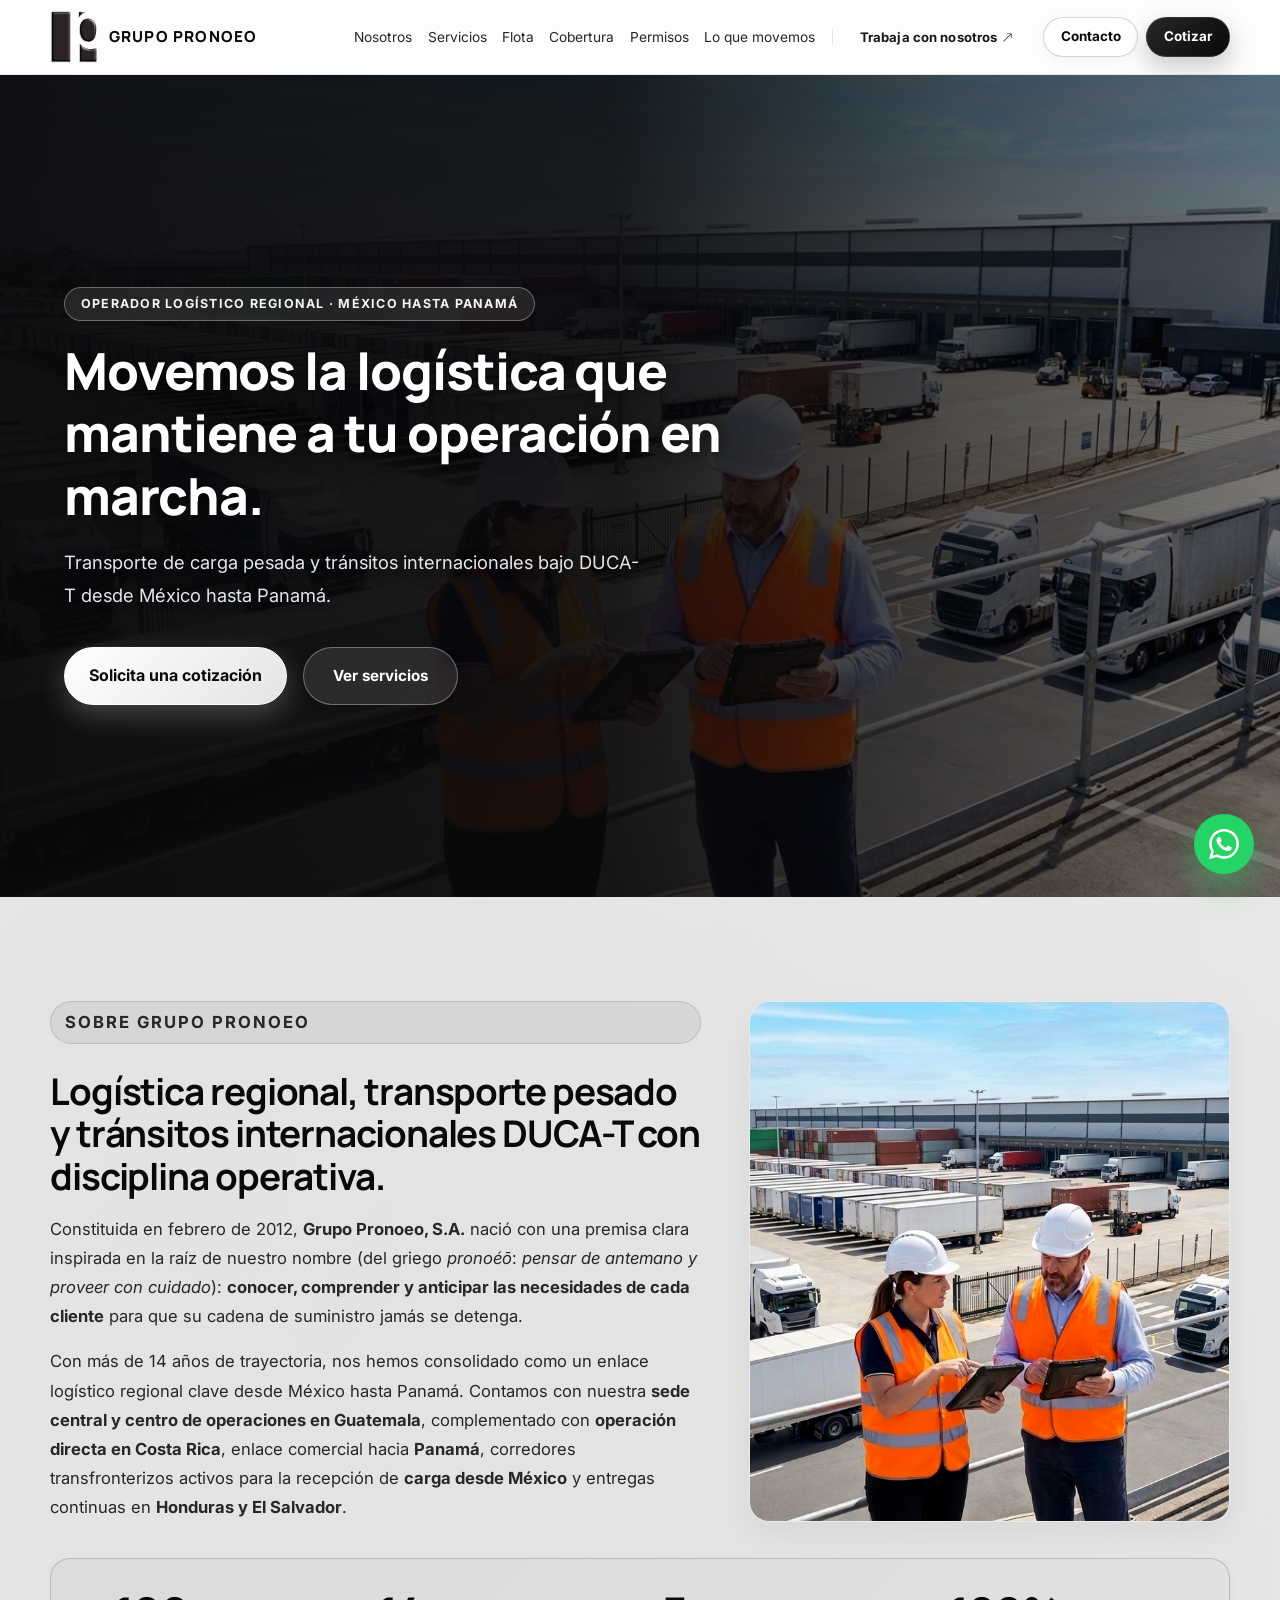
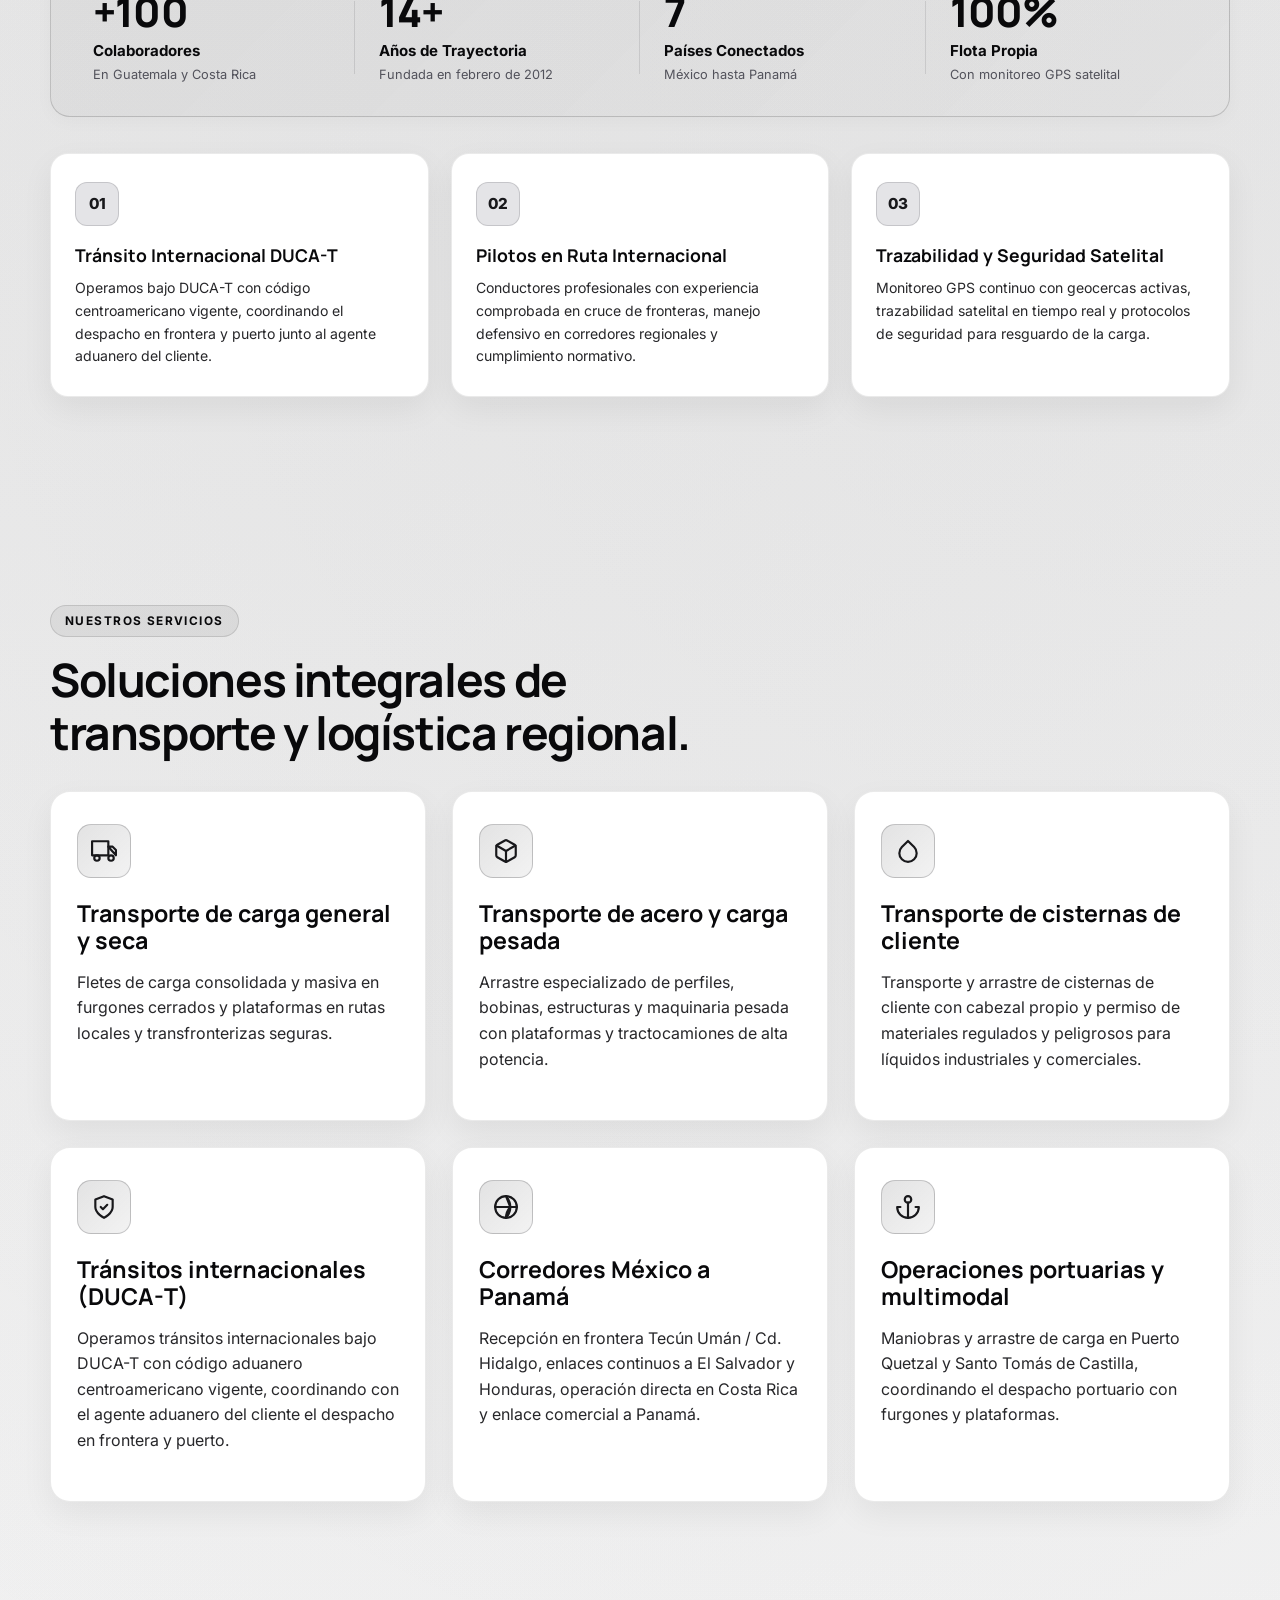
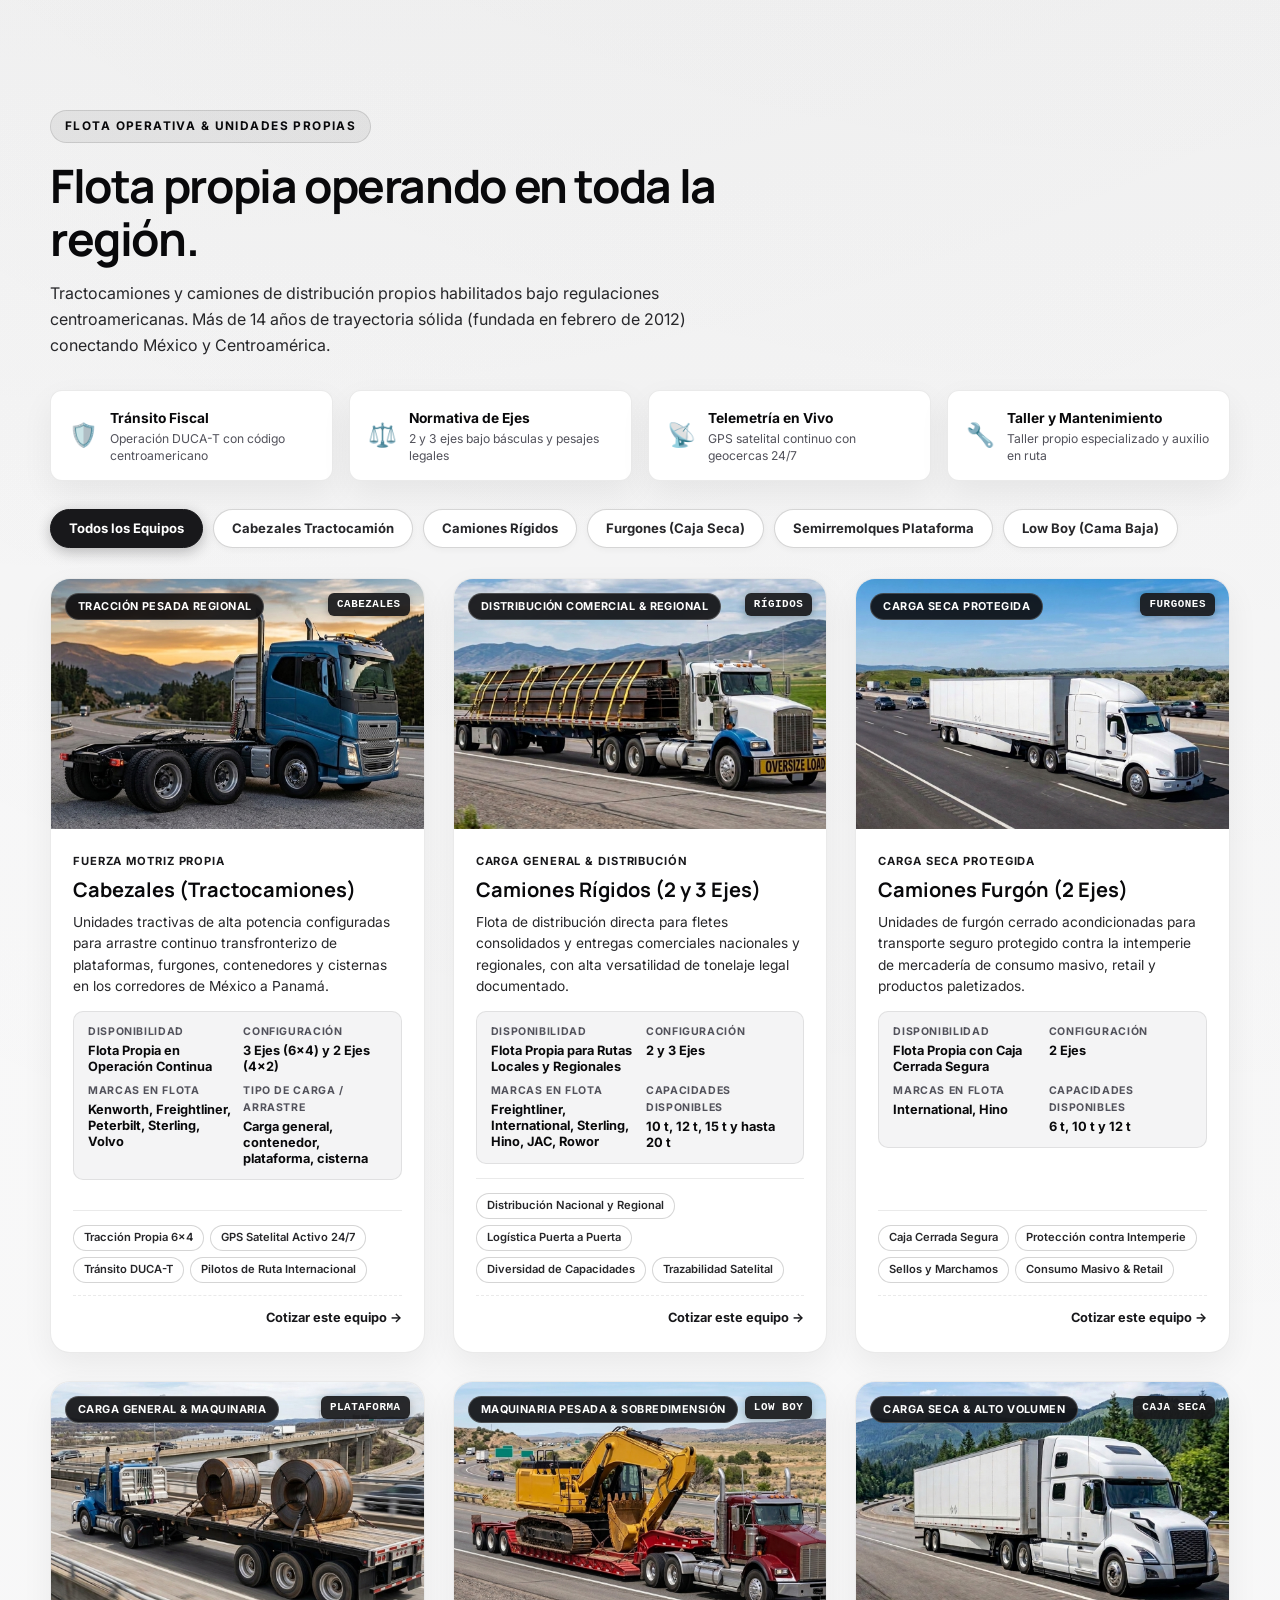
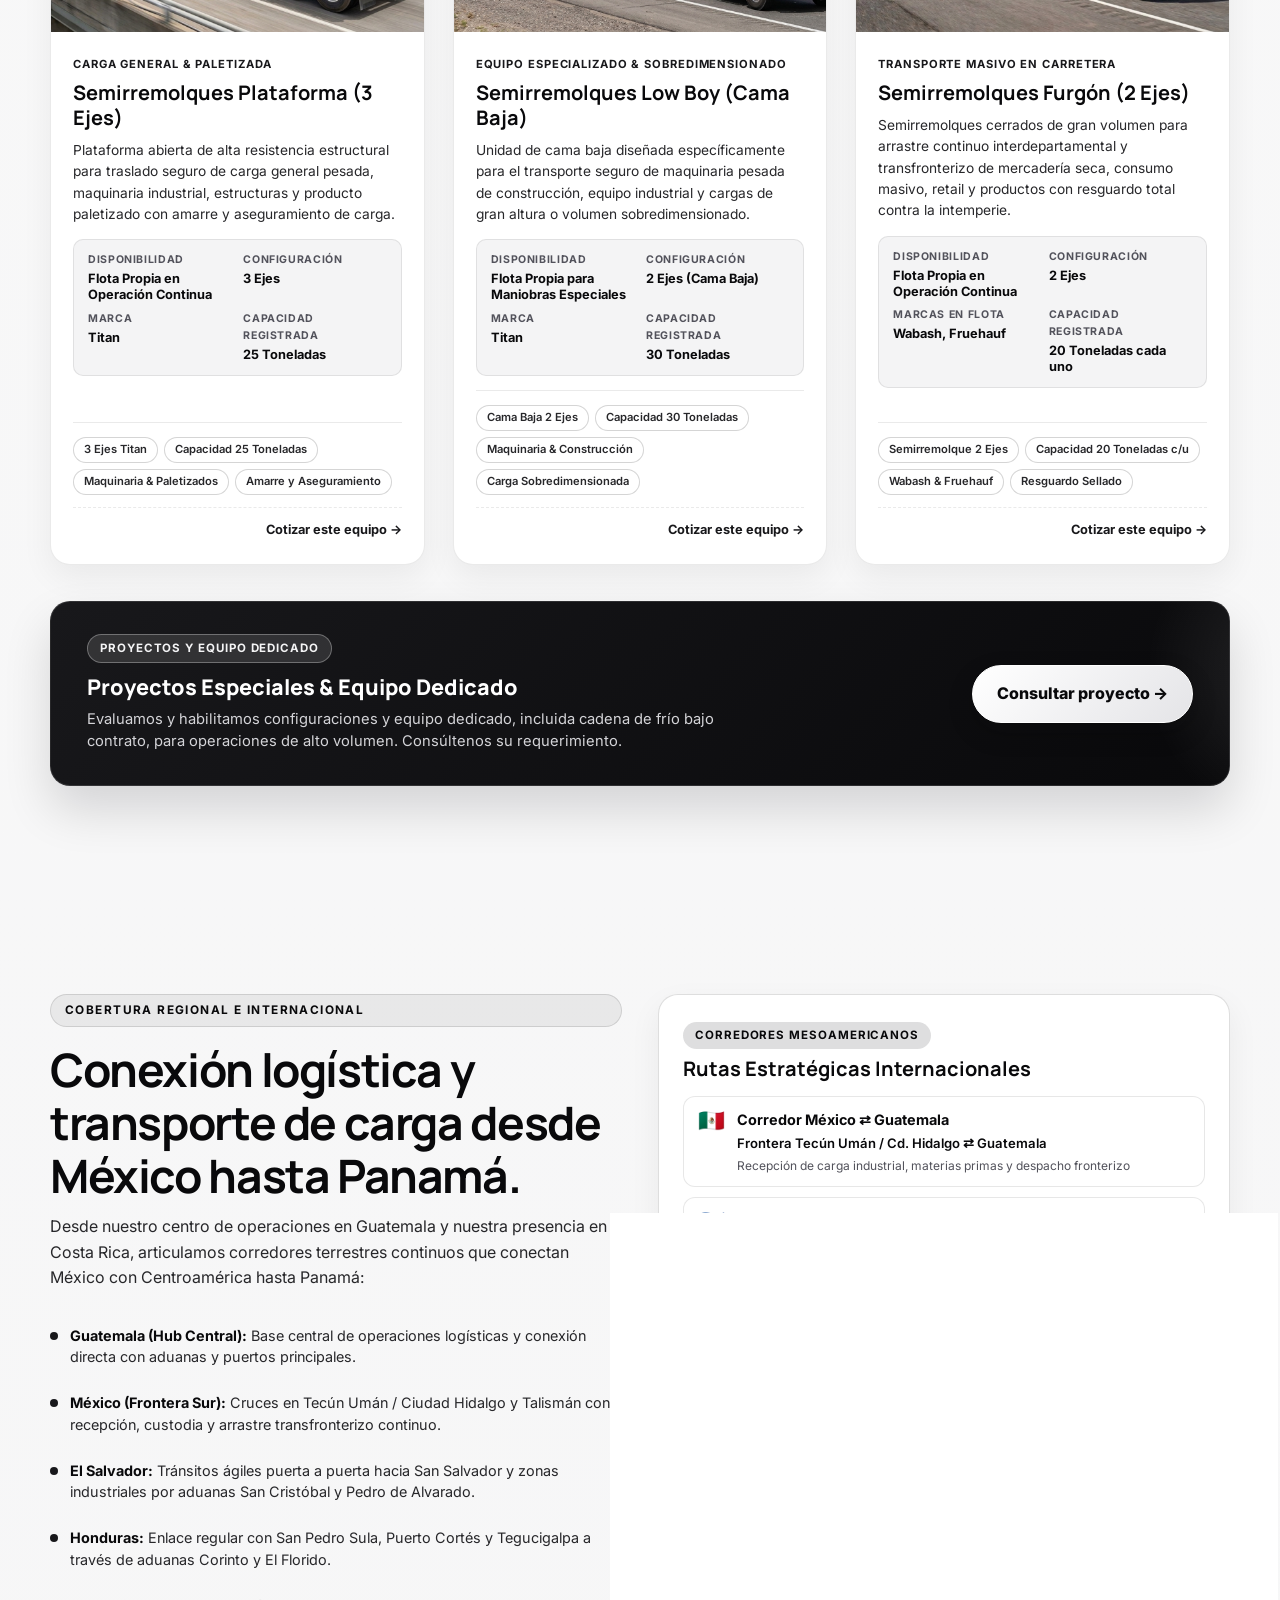
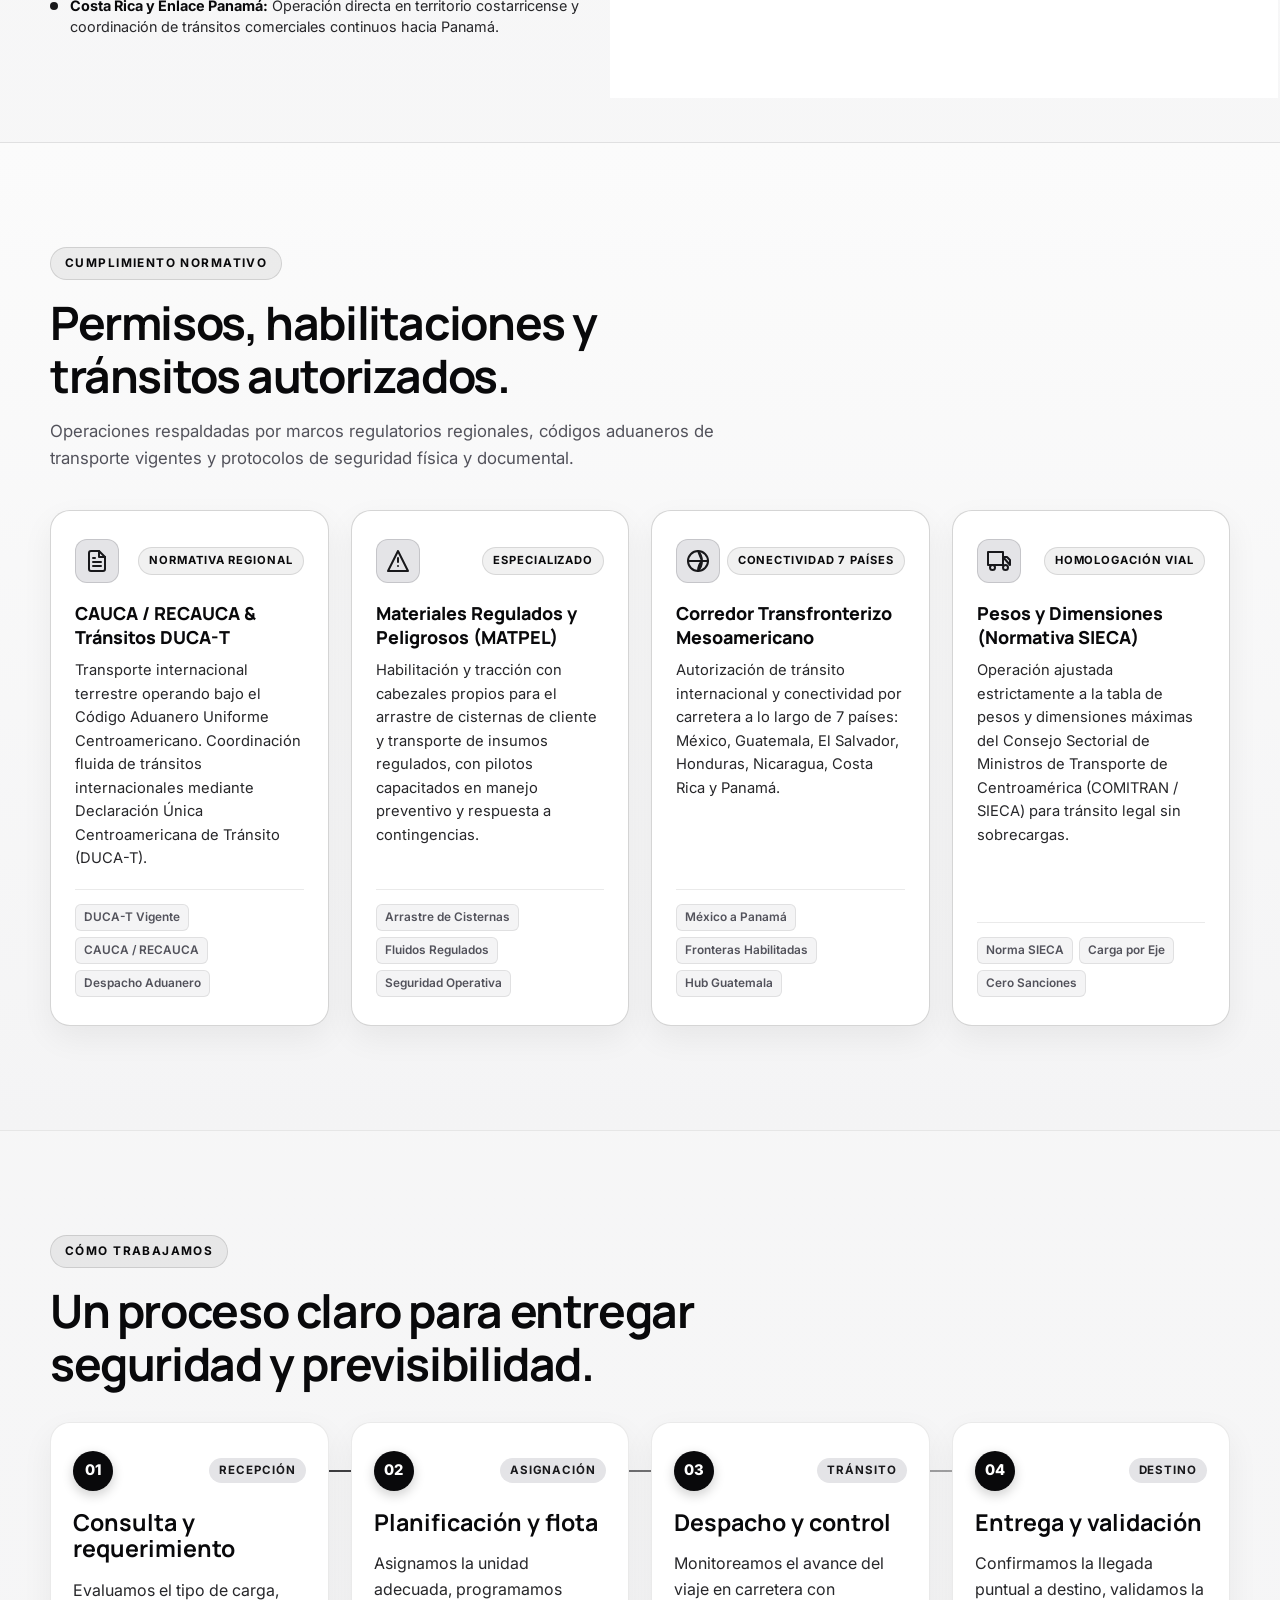
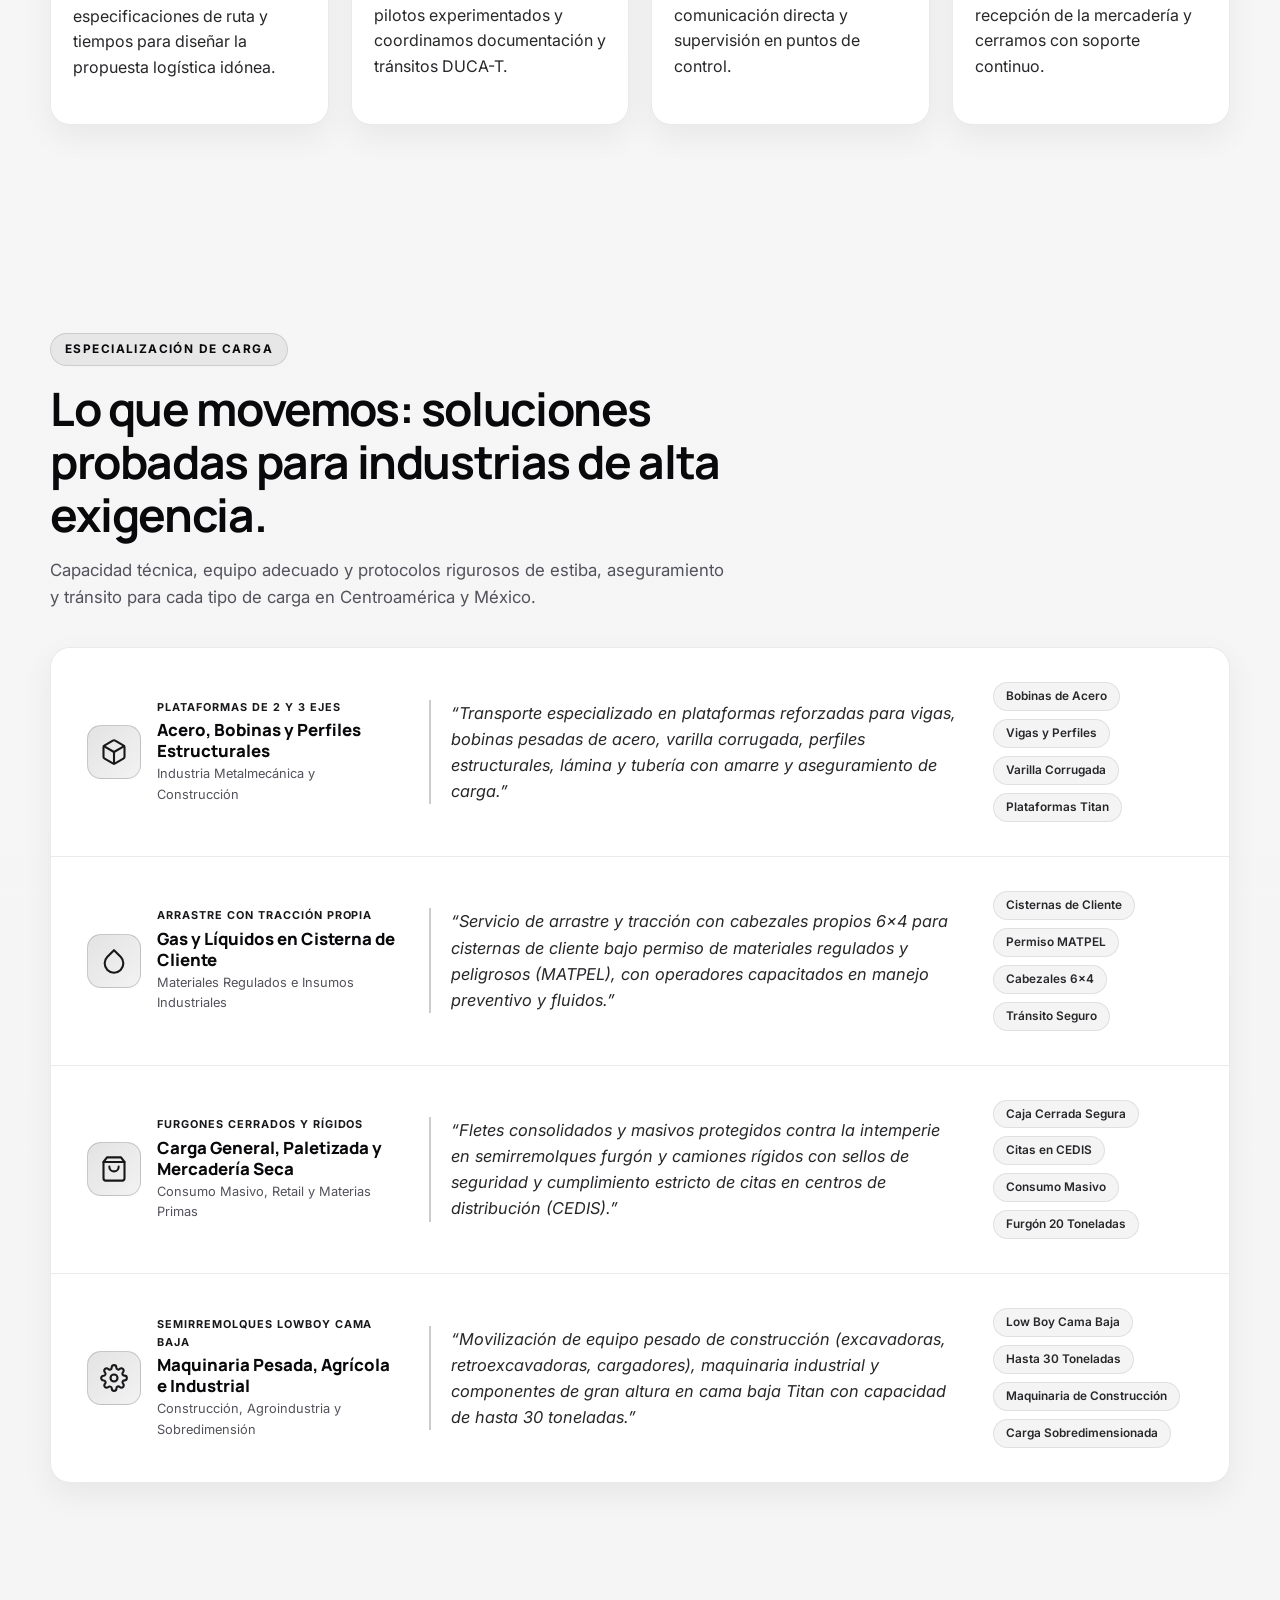
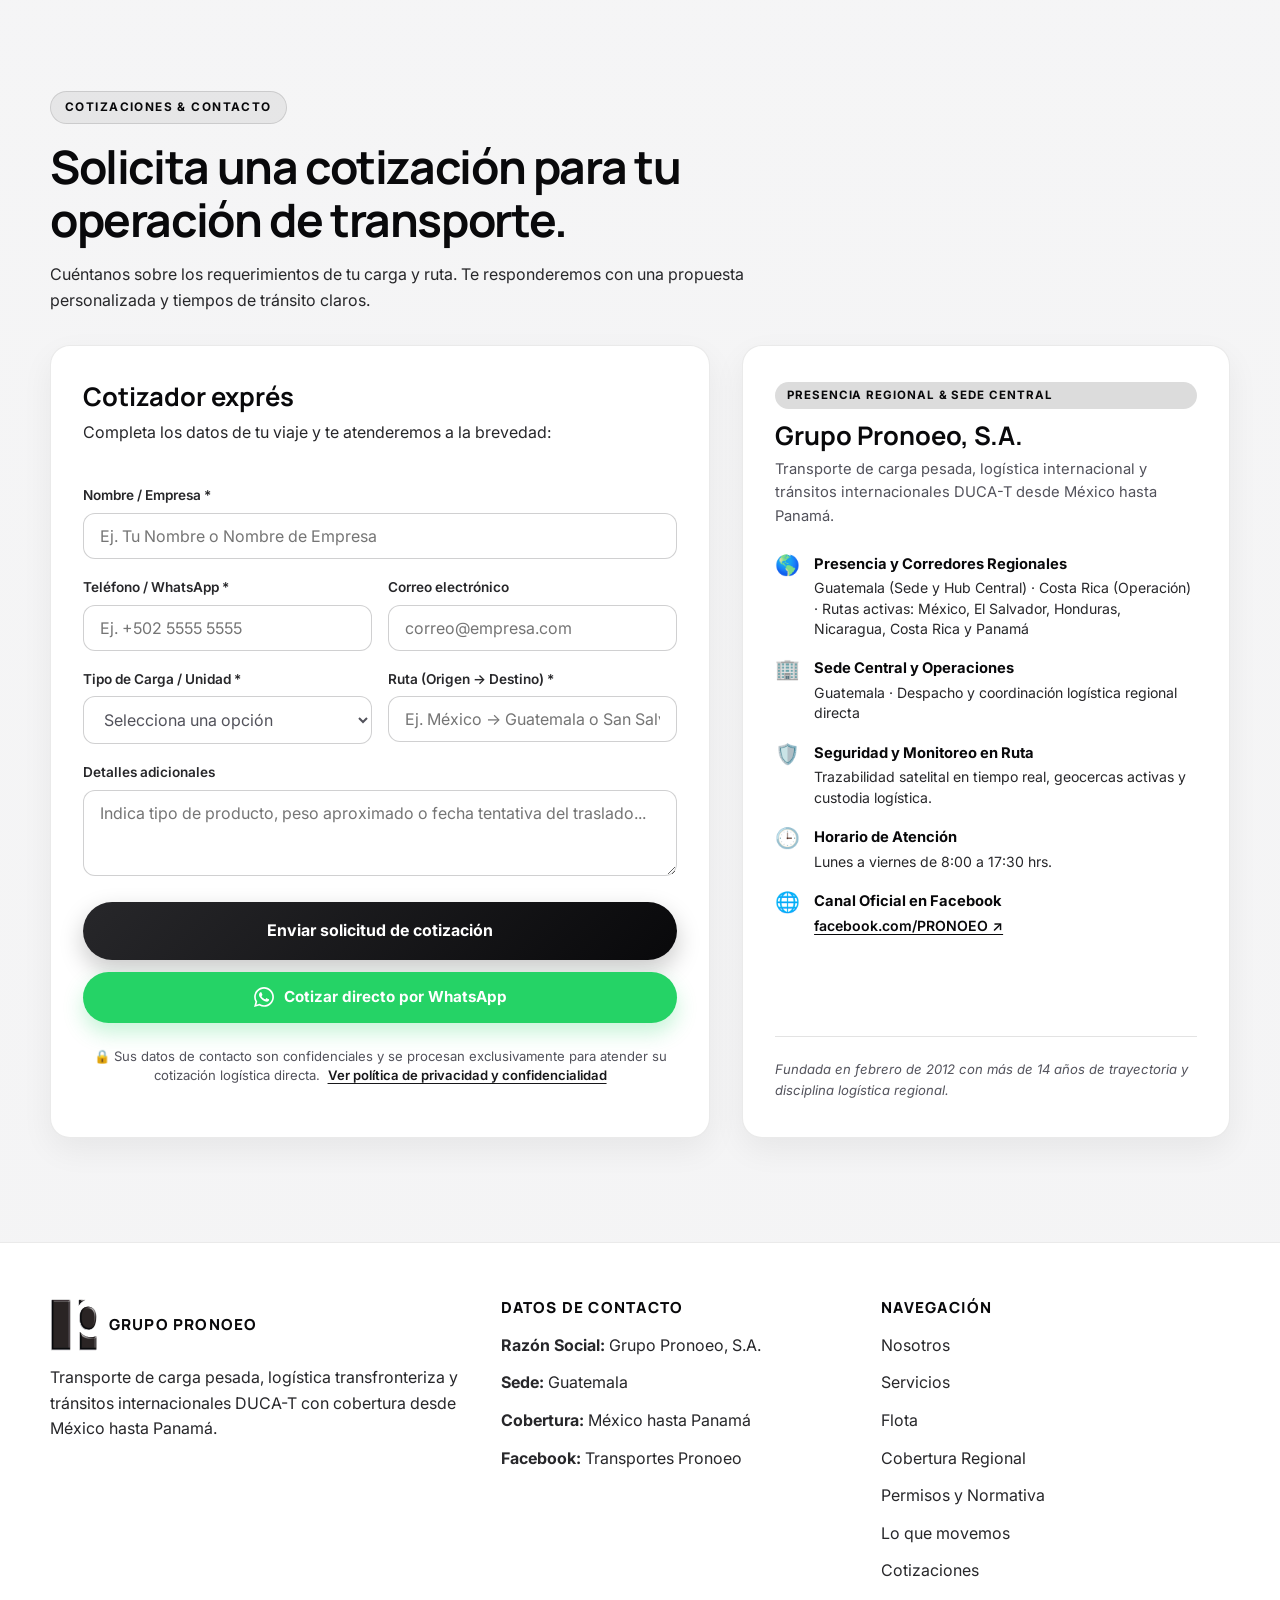
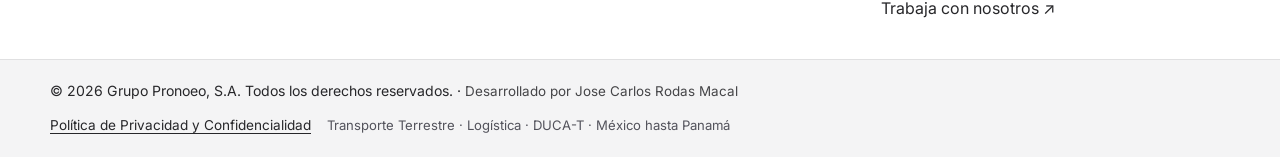
==== commit b186410c: "feat(attribution): add authorship metadata, humans.txt, console signature and github profile credits" ====
--- a/index.html
+++ b/index.html
@@ -1,13 +1,22 @@
 <!DOCTYPE html>
 <!-- ==========================================================================
-     Grupo Pronoeo, S.A.
-     Main website markup (index.html)
+     Plataforma Web Corporativa - Grupo Pronoeo, S.A.
+     Arquitectura Digital, Diseño de Interfaz y Desarrollo Base: Jose Carlos Rodas Macal
+     GitHub: https://github.com/jrodas-2021373
+     Repositorio Oficial Base: https://github.com/jrodas-2021373/Pronoeo
      ========================================================================== -->
 <html lang="es">
   <head>
     <!-- Character encoding and responsive viewport -->
     <meta charset="UTF-8" />
     <meta name="viewport" content="width=device-width, initial-scale=1.0" />
+
+    <!-- Authorship & Developer Attribution -->
+    <meta name="author" content="Jose Carlos Rodas Macal" />
+    <meta name="creator" content="Jose Carlos Rodas Macal" />
+    <meta name="developer" content="Jose Carlos Rodas Macal" />
+    <link rel="author" href="https://github.com/jrodas-2021373" />
+    <link rel="author" type="text/plain" href="./humans.txt" />
 
     <!-- SEO and page metadata -->
     <meta
@@ -1281,7 +1290,7 @@
 
         <div class="footer-bottom">
           <div class="container footer-bottom-flex">
-            <p>© 2026 Grupo Pronoeo, S.A. Todos los derechos reservados.</p>
+            <p>© 2026 Grupo Pronoeo, S.A. Todos los derechos reservados. · <a href="https://github.com/jrodas-2021373" target="_blank" rel="noopener noreferrer" class="footer-dev-credit" title="Arquitectura y desarrollo web por Jose Carlos Rodas Macal">Desarrollado por Jose Carlos Rodas Macal</a></p>
             <div class="footer-legal-links">
               <button type="button" class="footer-privacy-btn" id="footer-privacy-btn">Política de Privacidad y Confidencialidad</button>
               <span class="footer-legal-tag">Transporte Terrestre · Logística · DUCA-T · México hasta Panamá</span>
--- a/css/styles.css
+++ b/css/styles.css
@@ -2,6 +2,8 @@
  * ============================================================================
  * Grupo Pronoeo, S.A. - Primary Stylesheet
  * Document: styles.css
+ * Architecture & Base UI Development: Jose Carlos Rodas Macal
+ * GitHub: https://github.com/jrodas-2021373
  * Description: Styles for layout, typography, UI components, responsive grids,
  *              modal dialogs, and animations.
  * ============================================================================
@@ -2272,6 +2274,20 @@
   color: var(--muted);
 }
 
+.footer-dev-credit {
+  color: var(--muted-2);
+  text-decoration: none;
+  font-size: 0.84rem;
+  transition: color 0.2s ease, opacity 0.2s ease;
+  opacity: 0.85;
+}
+
+.footer-dev-credit:hover {
+  color: var(--primary);
+  text-decoration: underline;
+  opacity: 1;
+}
+
 /* ==========================================================================
    20. Floating WhatsApp Button
    ========================================================================== */
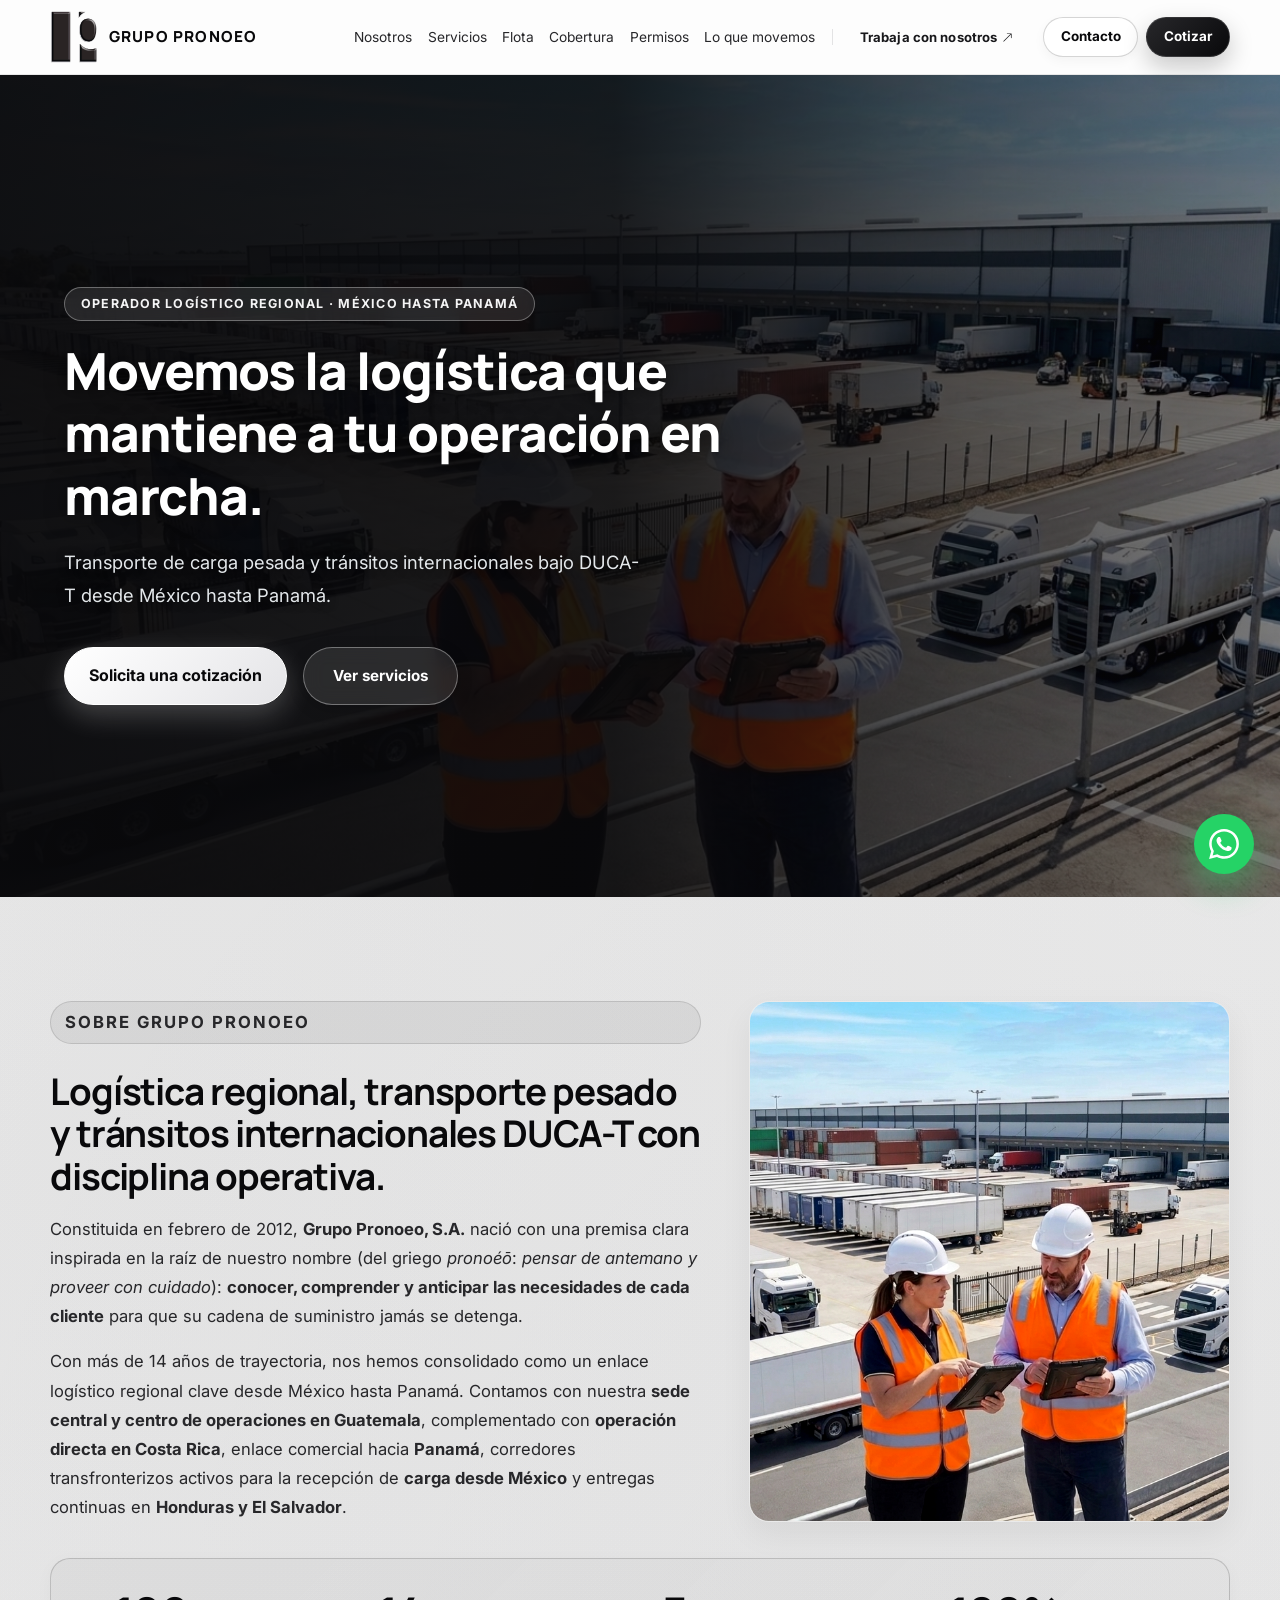
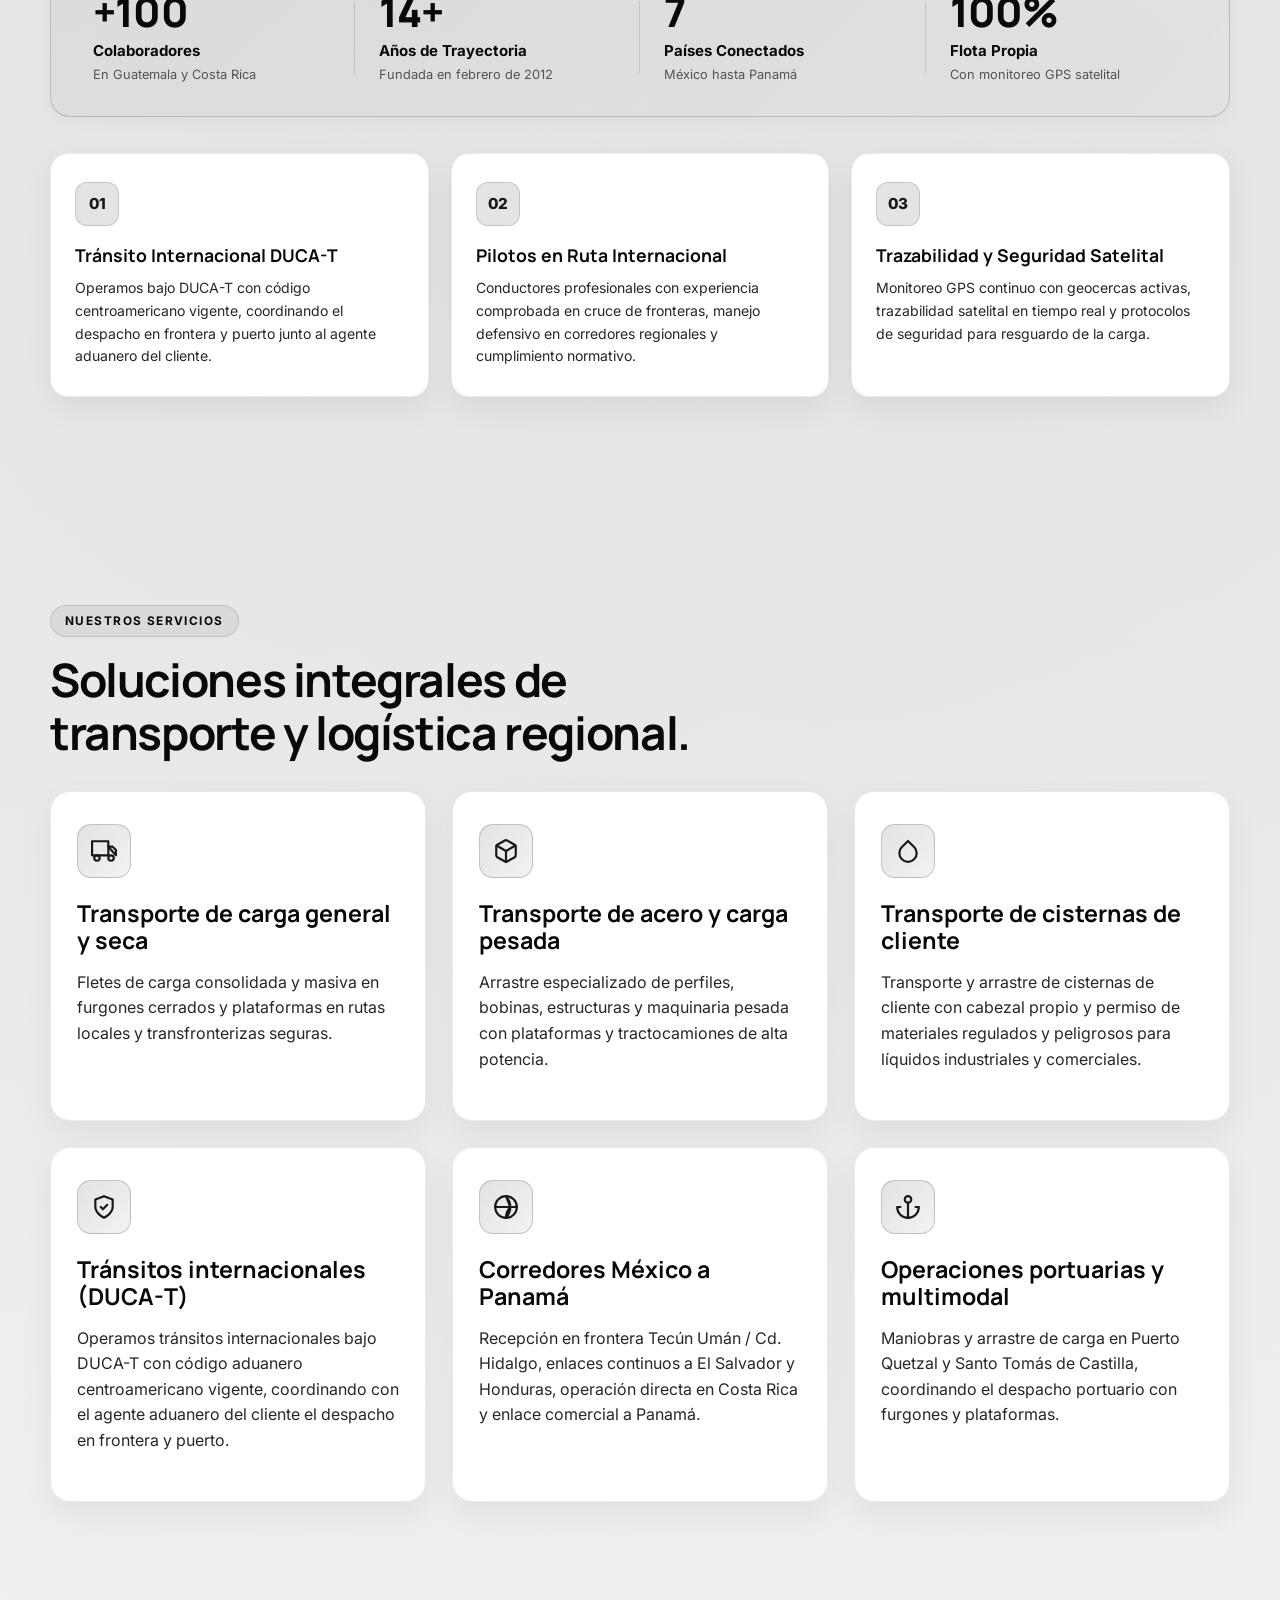
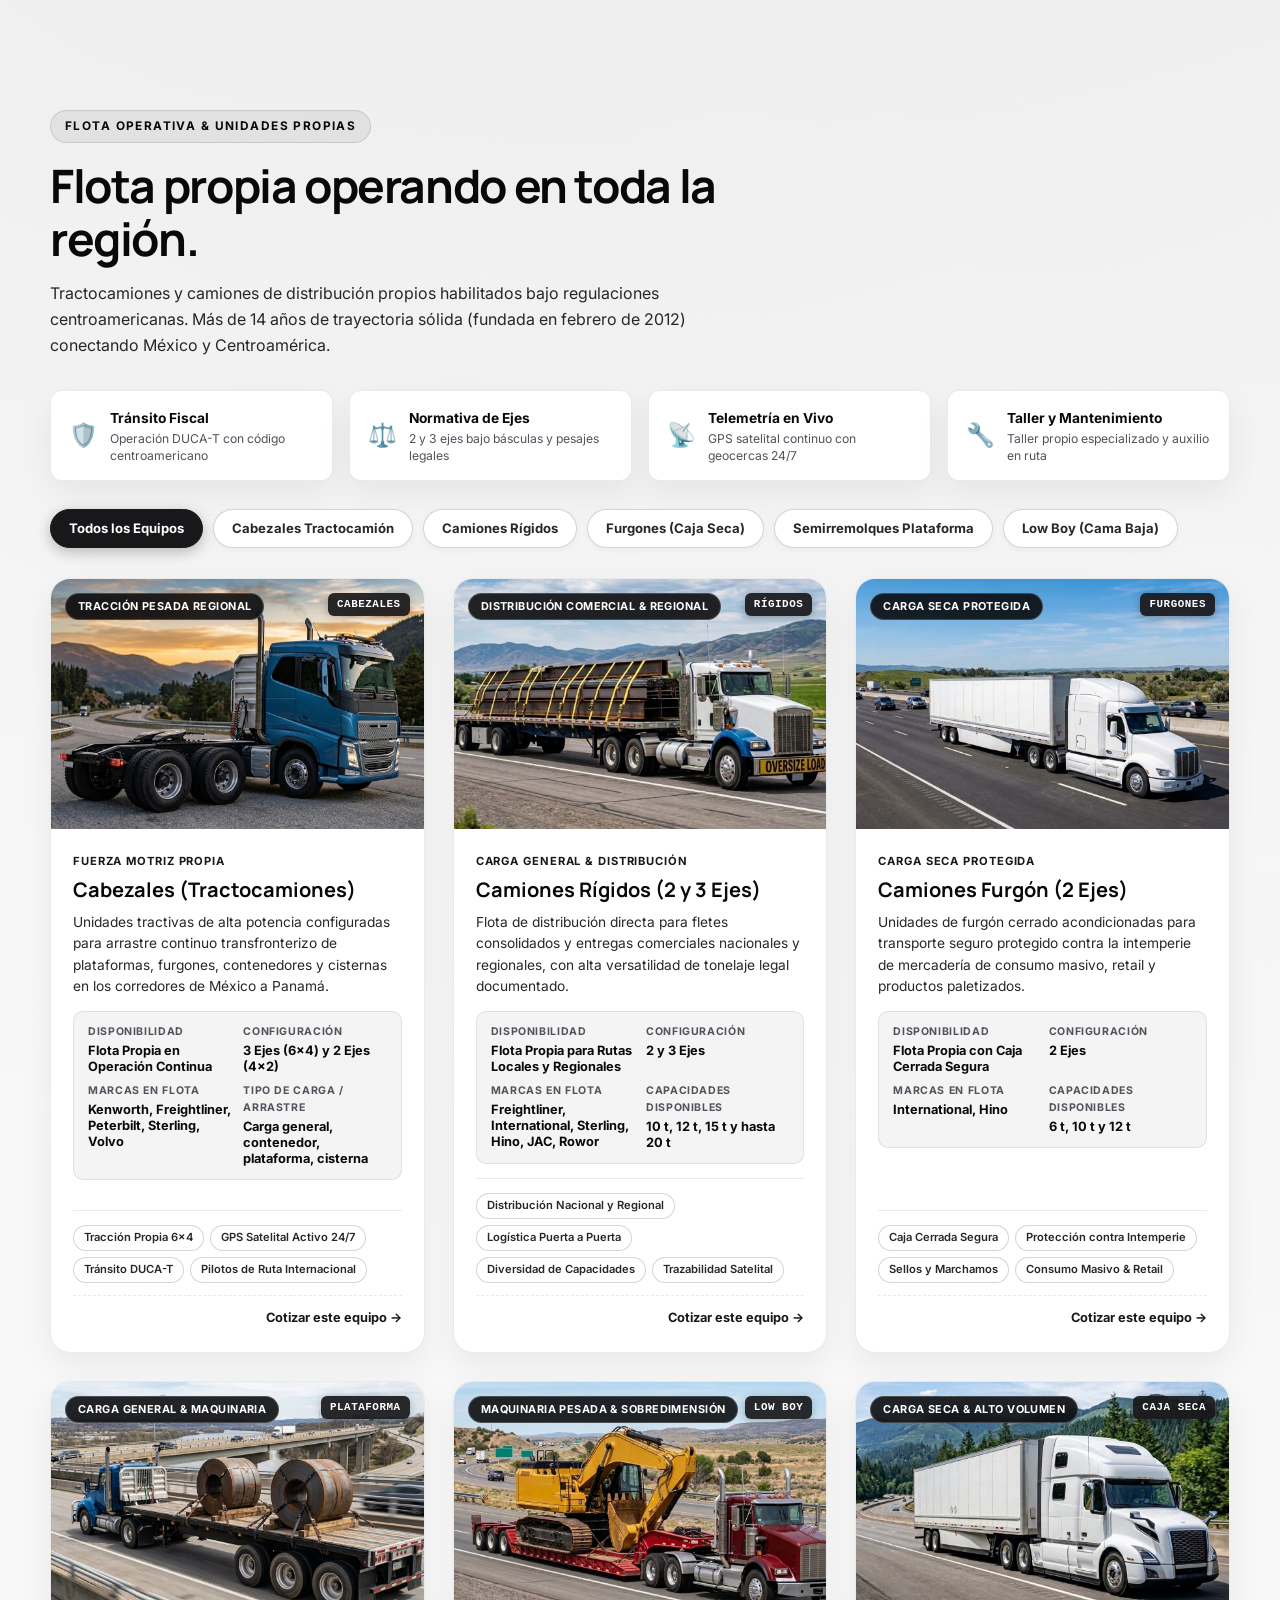
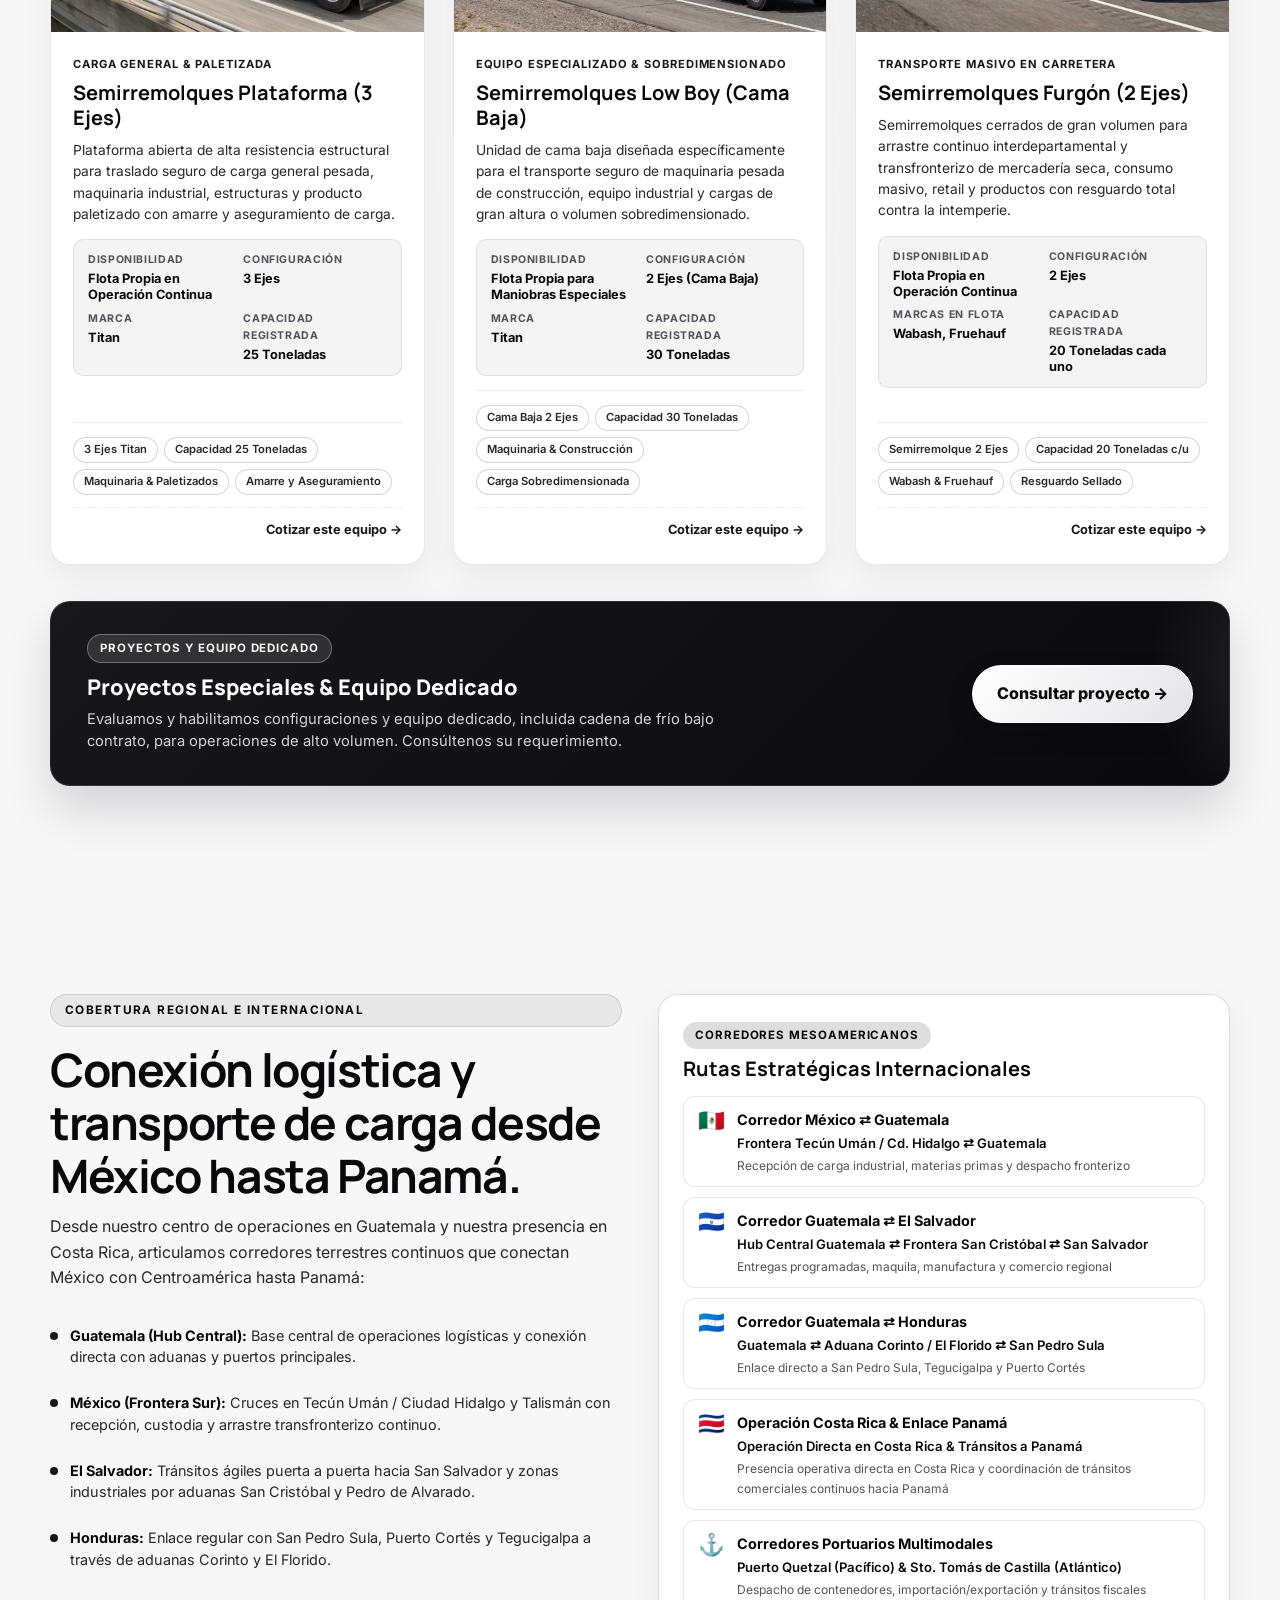
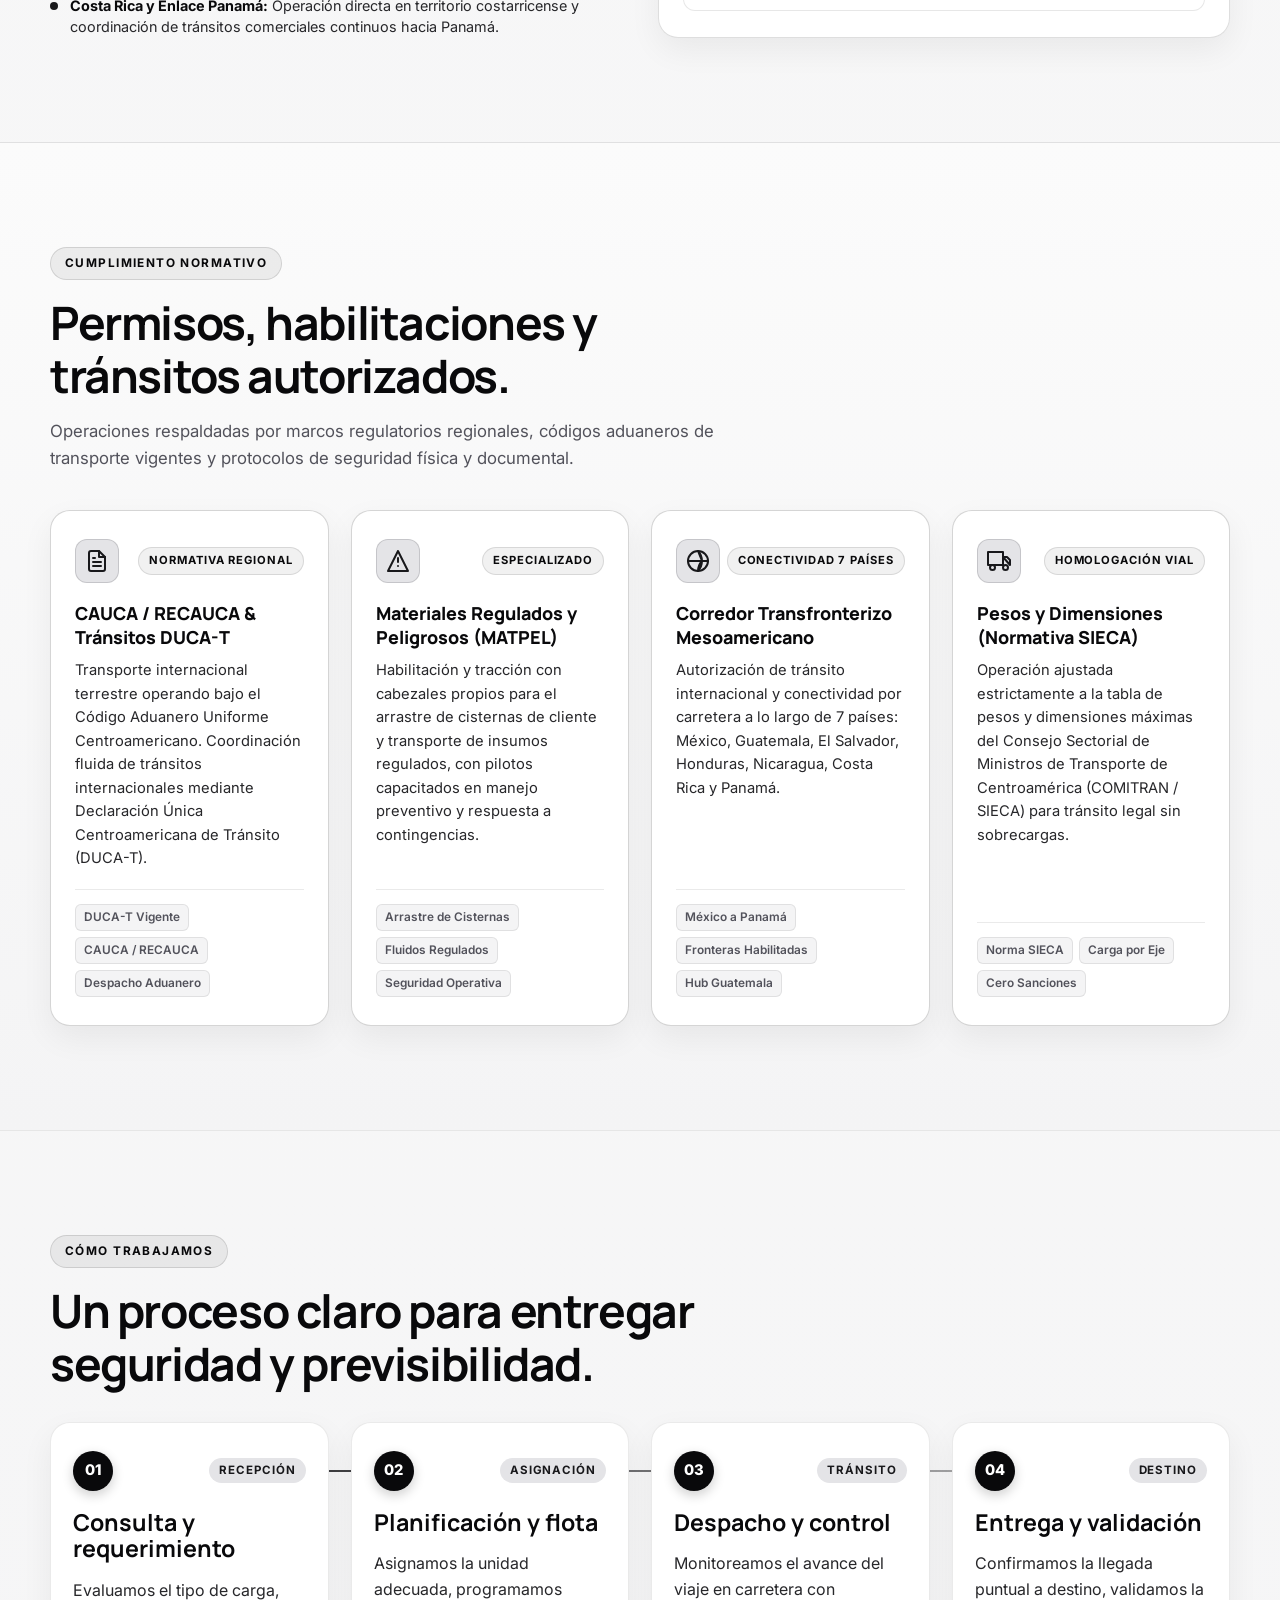
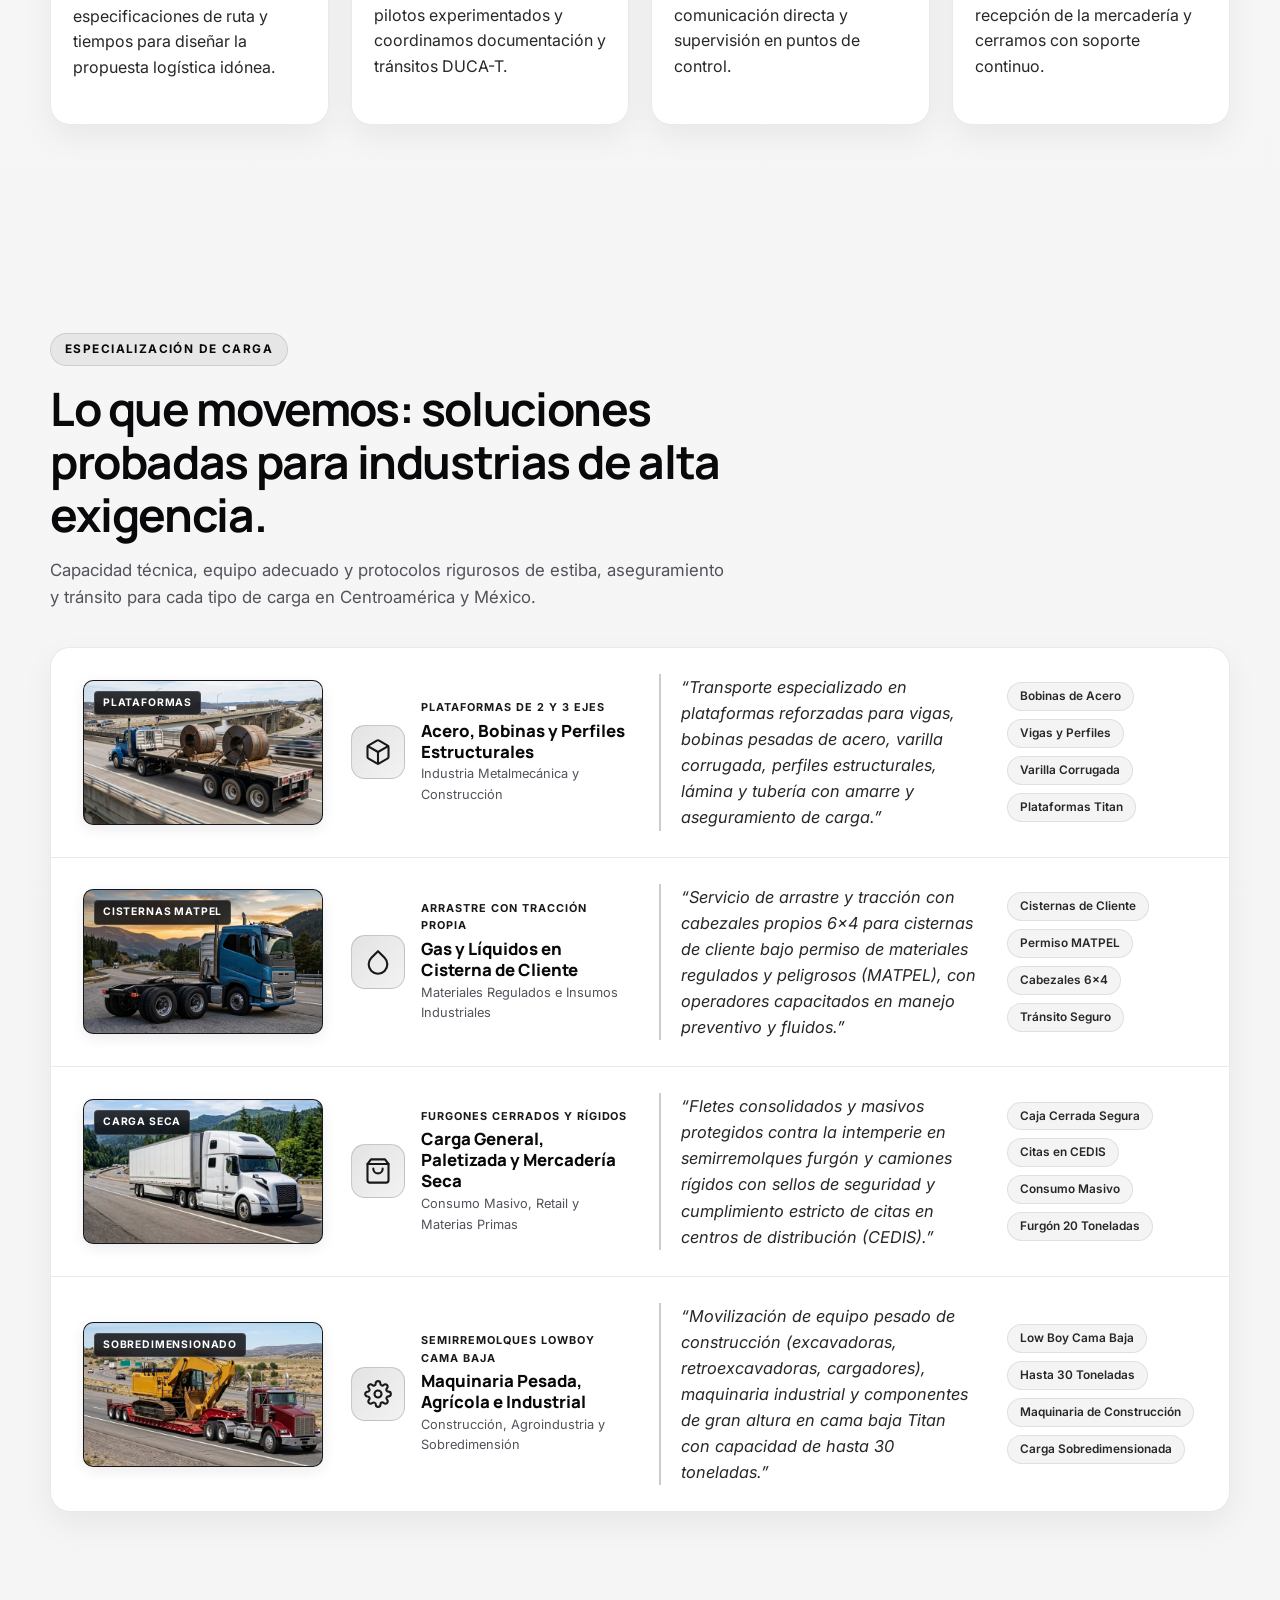
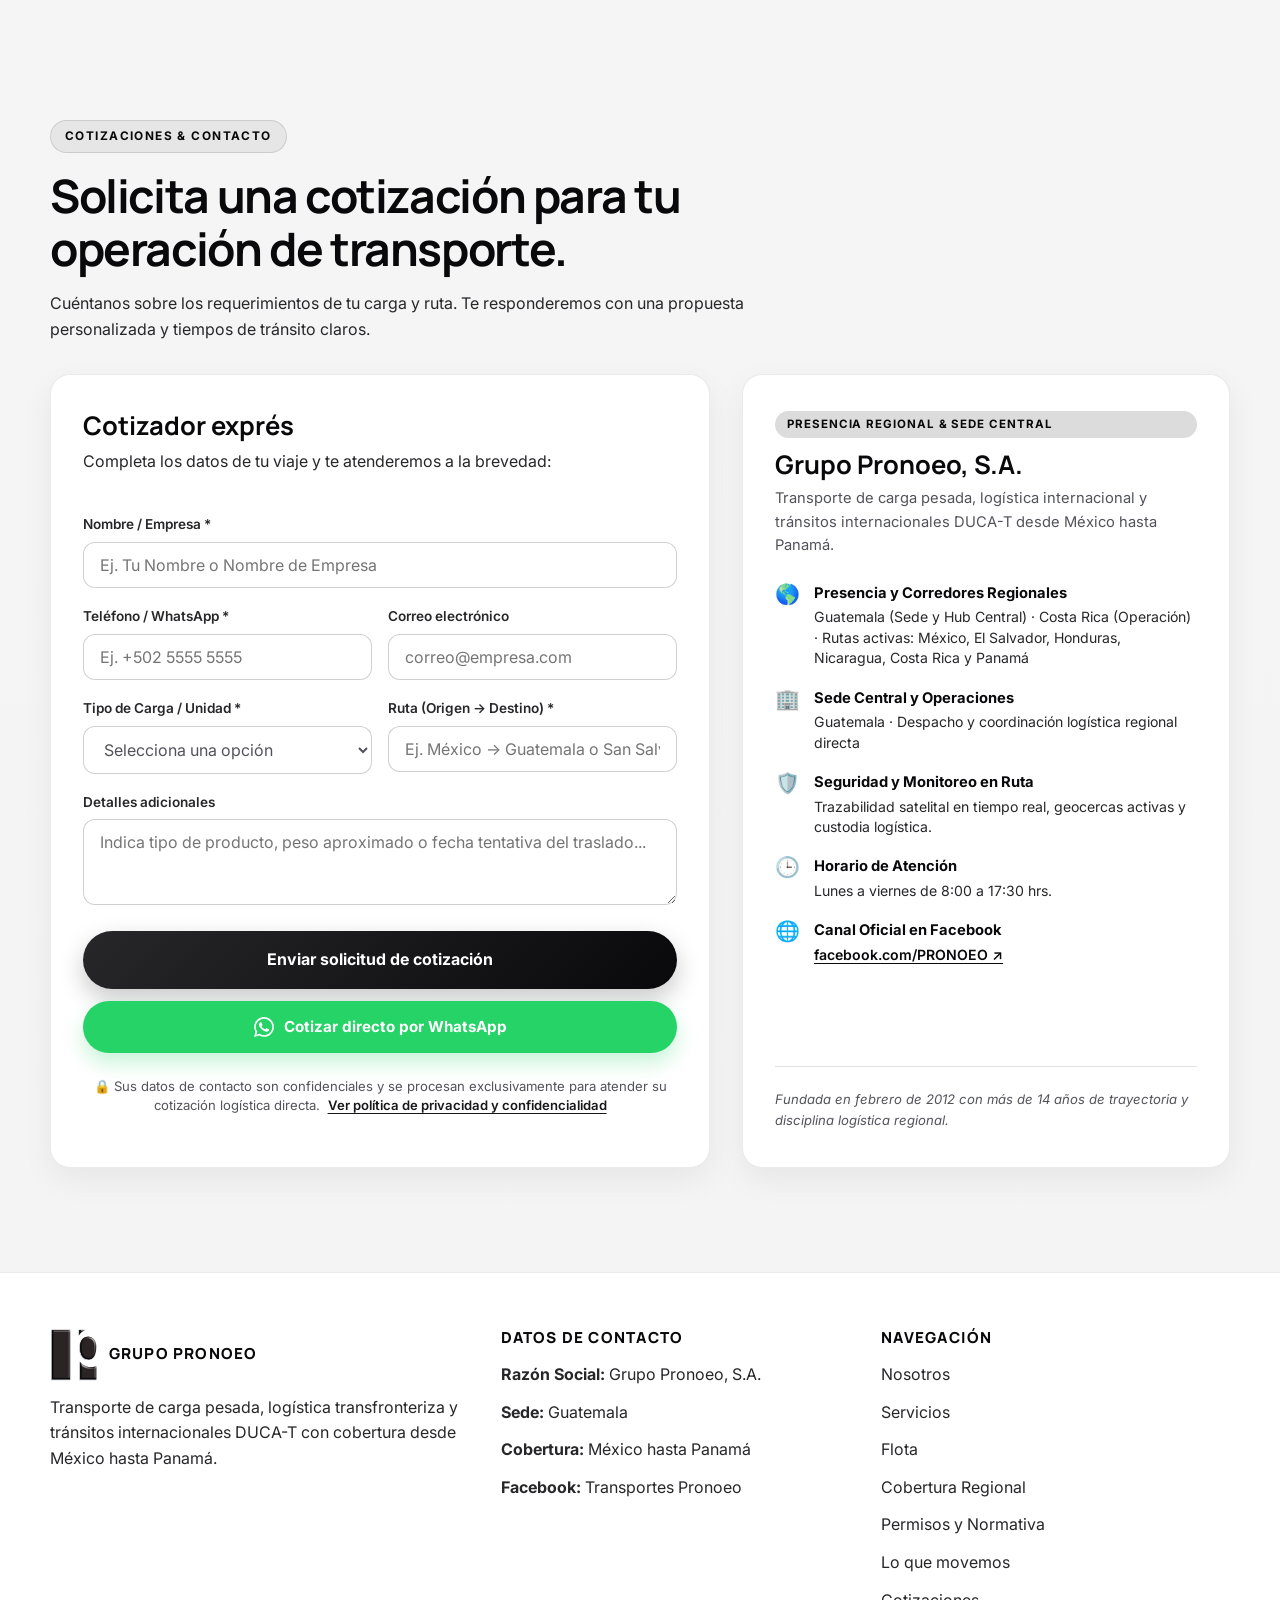
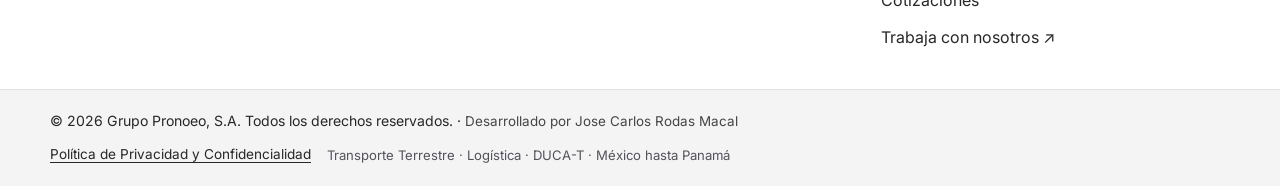
==== commit 8e5b4ee4: "feat(sectors): add unbranded copyright-free media showcase to cargo categories" ====
--- a/index.html
+++ b/index.html
@@ -66,7 +66,7 @@
     <link rel="canonical" href="https://grupopronoeo.com/" />
 
     <!-- Main stylesheet -->
-    <link rel="stylesheet" href="./css/styles.css?v=7.5" />
+    <link rel="stylesheet" href="./css/styles.css?v=7.6" />
 
     <!-- Structured Data (JSON-LD) for Google Search & Logistics Rich Results -->
     <script type="application/ld+json">
@@ -985,6 +985,19 @@
             <div class="sectors-ledger reveal">
               <!-- Cargo 01: Acero y Perfiles -->
               <div class="sector-row">
+                <div class="sector-media">
+                  <img
+                    src="./img/carga-acero-perfiles.jpg?v=1"
+                    alt="Transporte de acero, bobinas y perfiles estructurales en plataforma reforzada"
+                    width="640"
+                    height="360"
+                    loading="lazy"
+                    decoding="async"
+                    class="sector-img"
+                  />
+                  <span class="sector-media-badge">Plataformas</span>
+                </div>
+
                 <div class="sector-header">
                   <div class="sector-icon-wrap">
                     <svg width="28" height="28" viewBox="0 0 24 24" fill="none" stroke="currentColor" stroke-width="1.8" stroke-linecap="round" stroke-linejoin="round" aria-hidden="true">
@@ -1016,6 +1029,19 @@
 
               <!-- Cargo 02: Gas y Líquidos en Cisterna de Cliente -->
               <div class="sector-row">
+                <div class="sector-media">
+                  <img
+                    src="./img/carga-cisterna-liquidos.jpg?v=1"
+                    alt="Arrastre y tracción de cisternas para gas y líquidos regulados bajo permiso MATPEL"
+                    width="640"
+                    height="360"
+                    loading="lazy"
+                    decoding="async"
+                    class="sector-img"
+                  />
+                  <span class="sector-media-badge">Cisternas MATPEL</span>
+                </div>
+
                 <div class="sector-header">
                   <div class="sector-icon-wrap">
                     <svg width="28" height="28" viewBox="0 0 24 24" fill="none" stroke="currentColor" stroke-width="1.8" stroke-linecap="round" stroke-linejoin="round" aria-hidden="true">
@@ -1045,6 +1071,19 @@
 
               <!-- Cargo 03: Carga General y Paletizada -->
               <div class="sector-row">
+                <div class="sector-media">
+                  <img
+                    src="./img/carga-general-paletizada.jpg?v=1"
+                    alt="Carga general, paletizada y mercadería seca en semirremolques furgón cerrado"
+                    width="640"
+                    height="360"
+                    loading="lazy"
+                    decoding="async"
+                    class="sector-img"
+                  />
+                  <span class="sector-media-badge">Carga Seca</span>
+                </div>
+
                 <div class="sector-header">
                   <div class="sector-icon-wrap">
                     <svg width="28" height="28" viewBox="0 0 24 24" fill="none" stroke="currentColor" stroke-width="1.8" stroke-linecap="round" stroke-linejoin="round" aria-hidden="true">
@@ -1076,6 +1115,19 @@
 
               <!-- Cargo 04: Maquinaria Pesada e Industrial -->
               <div class="sector-row">
+                <div class="sector-media">
+                  <img
+                    src="./img/carga-maquinaria-pesada.jpg?v=1"
+                    alt="Transporte de maquinaria pesada e industrial en semirremolque low boy cama baja"
+                    width="640"
+                    height="360"
+                    loading="lazy"
+                    decoding="async"
+                    class="sector-img"
+                  />
+                  <span class="sector-media-badge">Sobredimensionado</span>
+                </div>
+
                 <div class="sector-header">
                   <div class="sector-icon-wrap">
                     <svg width="28" height="28" viewBox="0 0 24 24" fill="none" stroke="currentColor" stroke-width="1.8" stroke-linecap="round" stroke-linejoin="round" aria-hidden="true">
--- a/css/styles.css
+++ b/css/styles.css
@@ -1496,14 +1496,14 @@
 }
 
 /**
- * 3-column sector row: header/icon, description, tags.
+ * 4-column sector row: media thumbnail, header/icon, description, tags.
  */
 .sector-row {
   display: grid;
-  grid-template-columns: 310px 1fr 200px;
-  align-items: center;
-  gap: 32px;
-  padding: 34px 36px;
+  grid-template-columns: 240px 280px 1fr 190px;
+  align-items: center;
+  gap: 28px;
+  padding: 26px 32px;
   border-bottom: 1px solid var(--line);
   position: relative;
   transition: background-color 0.25s ease;
@@ -1511,6 +1511,51 @@
 
 .sector-row:last-child {
   border-bottom: none;
+}
+
+/**
+ * Sector media thumbnail container.
+ */
+.sector-media {
+  position: relative;
+  width: 100%;
+  height: 145px;
+  border-radius: 10px;
+  overflow: hidden;
+  box-shadow: 0 4px 14px rgba(0, 0, 0, 0.08);
+  border: 1px solid rgba(24, 24, 27, 0.08);
+  flex-shrink: 0;
+  background: #18181b;
+}
+
+.sector-img {
+  width: 100%;
+  height: 100%;
+  object-fit: cover;
+  display: block;
+  transition: transform 0.4s cubic-bezier(0.16, 1, 0.3, 1), filter 0.3s ease;
+}
+
+.sector-row:hover .sector-img {
+  transform: scale(1.06);
+}
+
+.sector-media-badge {
+  position: absolute;
+  top: 10px;
+  left: 10px;
+  background: rgba(9, 9, 11, 0.82);
+  color: #ffffff;
+  backdrop-filter: blur(6px);
+  -webkit-backdrop-filter: blur(6px);
+  font-size: 0.65rem;
+  font-weight: 700;
+  text-transform: uppercase;
+  letter-spacing: 0.08em;
+  padding: 3px 8px;
+  border-radius: 4px;
+  border: 1px solid rgba(255, 255, 255, 0.15);
+  pointer-events: none;
 }
 
 /**
@@ -2857,6 +2902,12 @@
   .menu-toggle {
     display: block;
   }
+
+  .sector-row {
+    grid-template-columns: 200px 240px 1fr 160px;
+    gap: 20px;
+    padding: 24px 24px;
+  }
 }
 
 /**
@@ -2914,6 +2965,11 @@
     grid-template-columns: 1fr;
     gap: 18px;
     padding: 26px 22px;
+  }
+
+  .sector-media {
+    height: 200px;
+    border-radius: 8px;
   }
 
   .sector-body {
@@ -3193,6 +3249,10 @@
 
   .sector-row {
     padding: 20px 16px;
+  }
+
+  .sector-media {
+    height: 180px;
   }
 
   .sector-header {
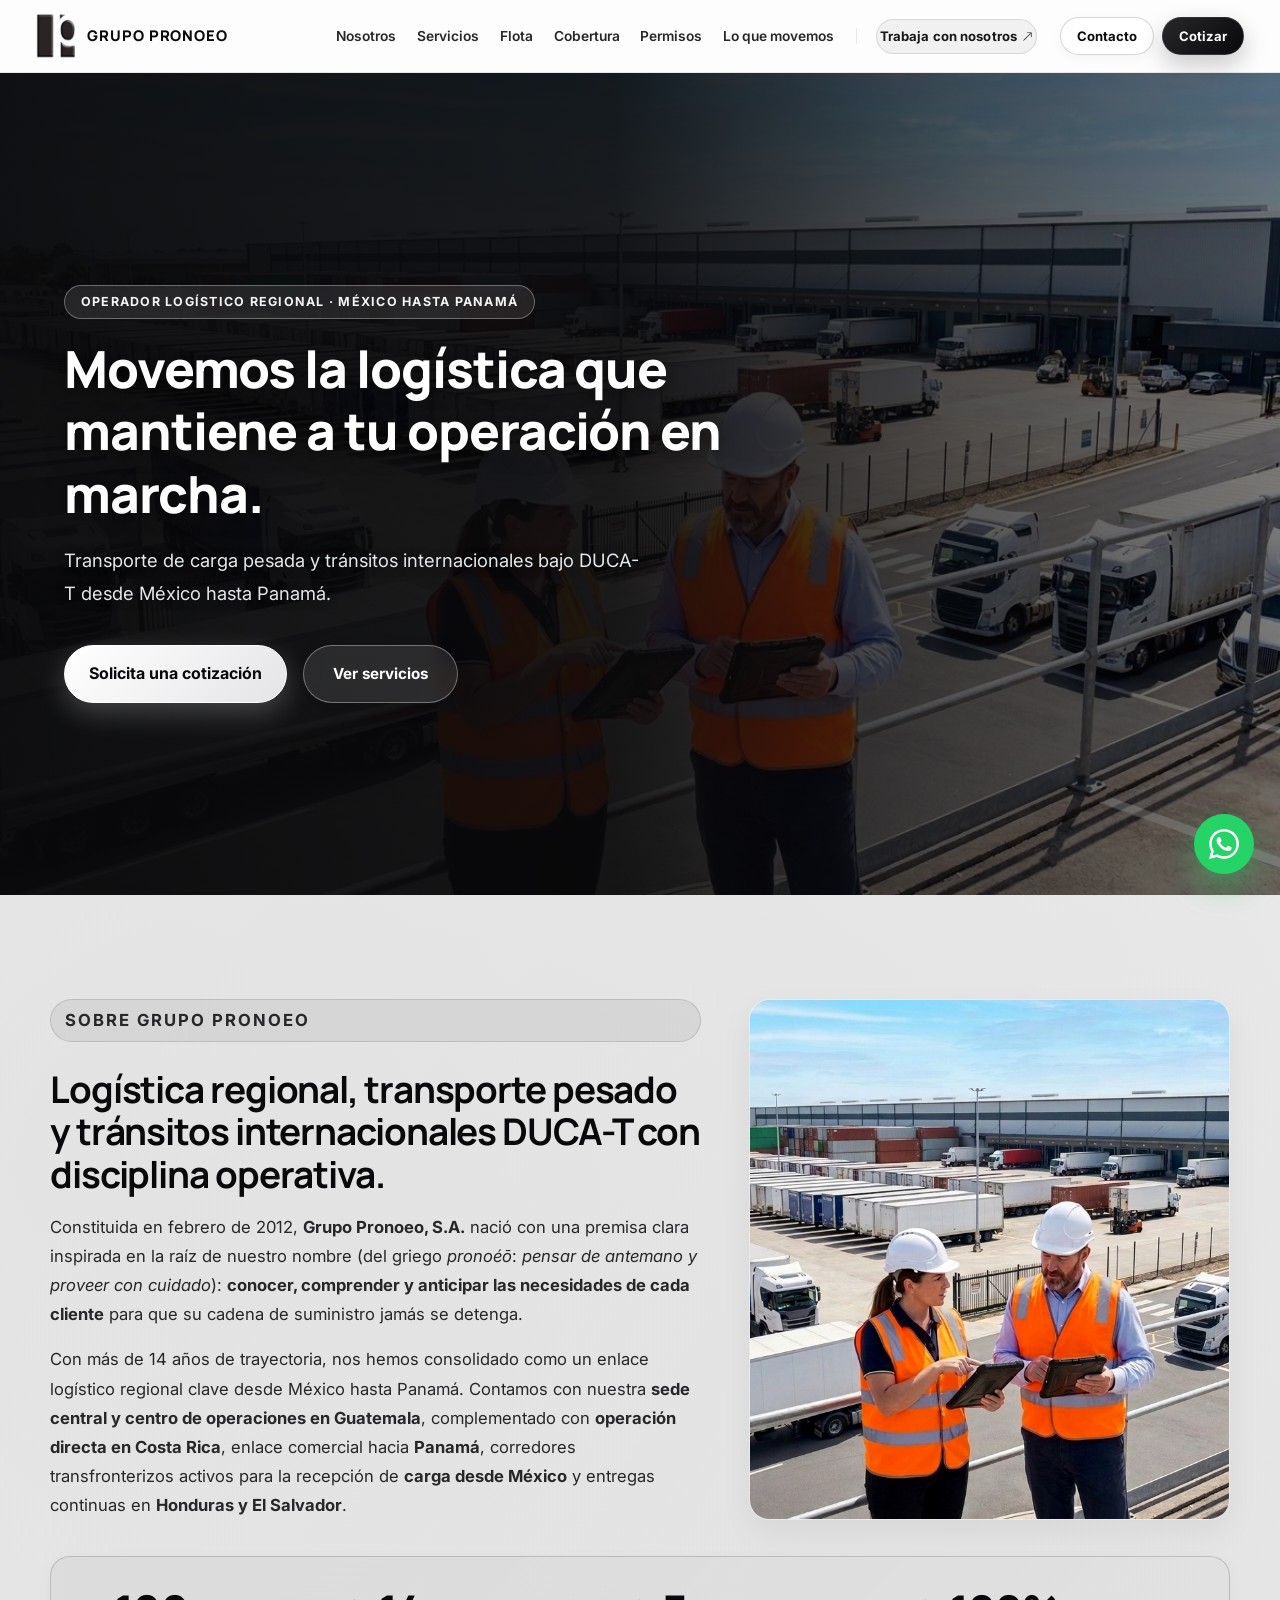
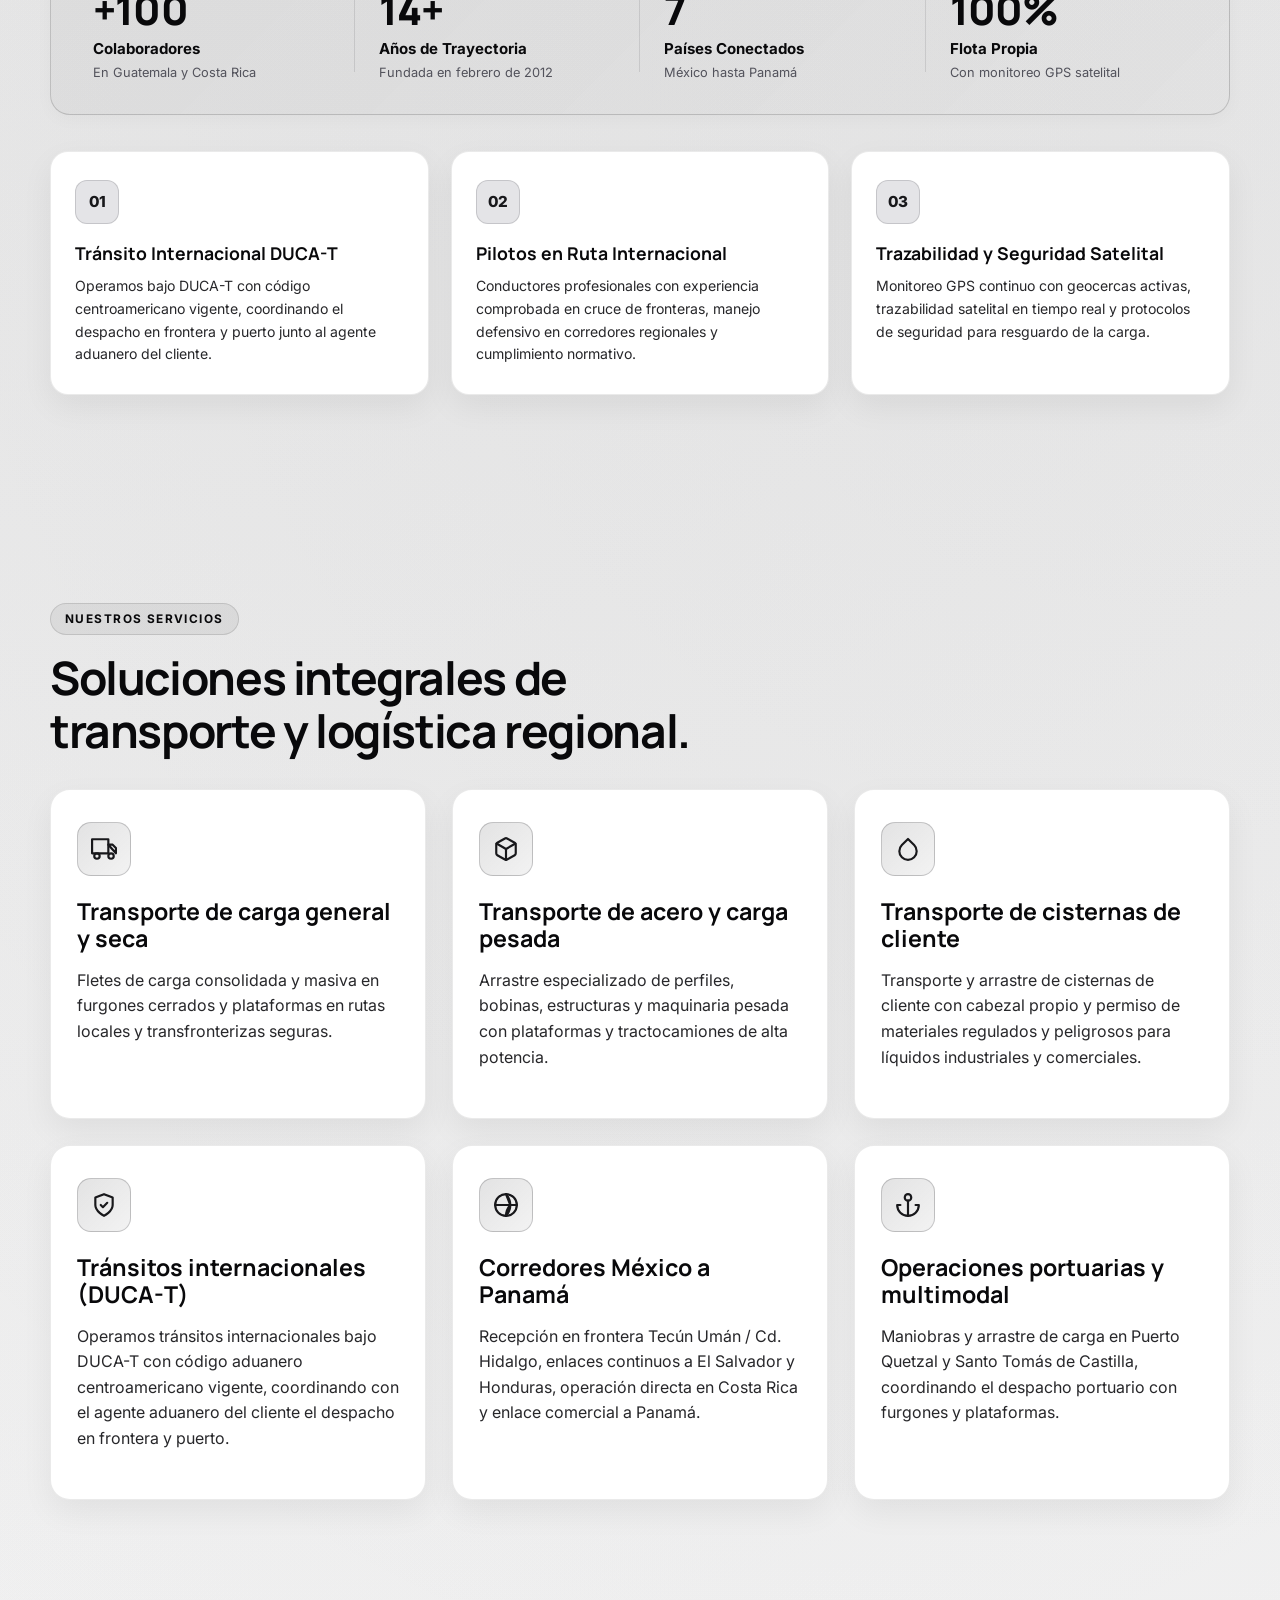
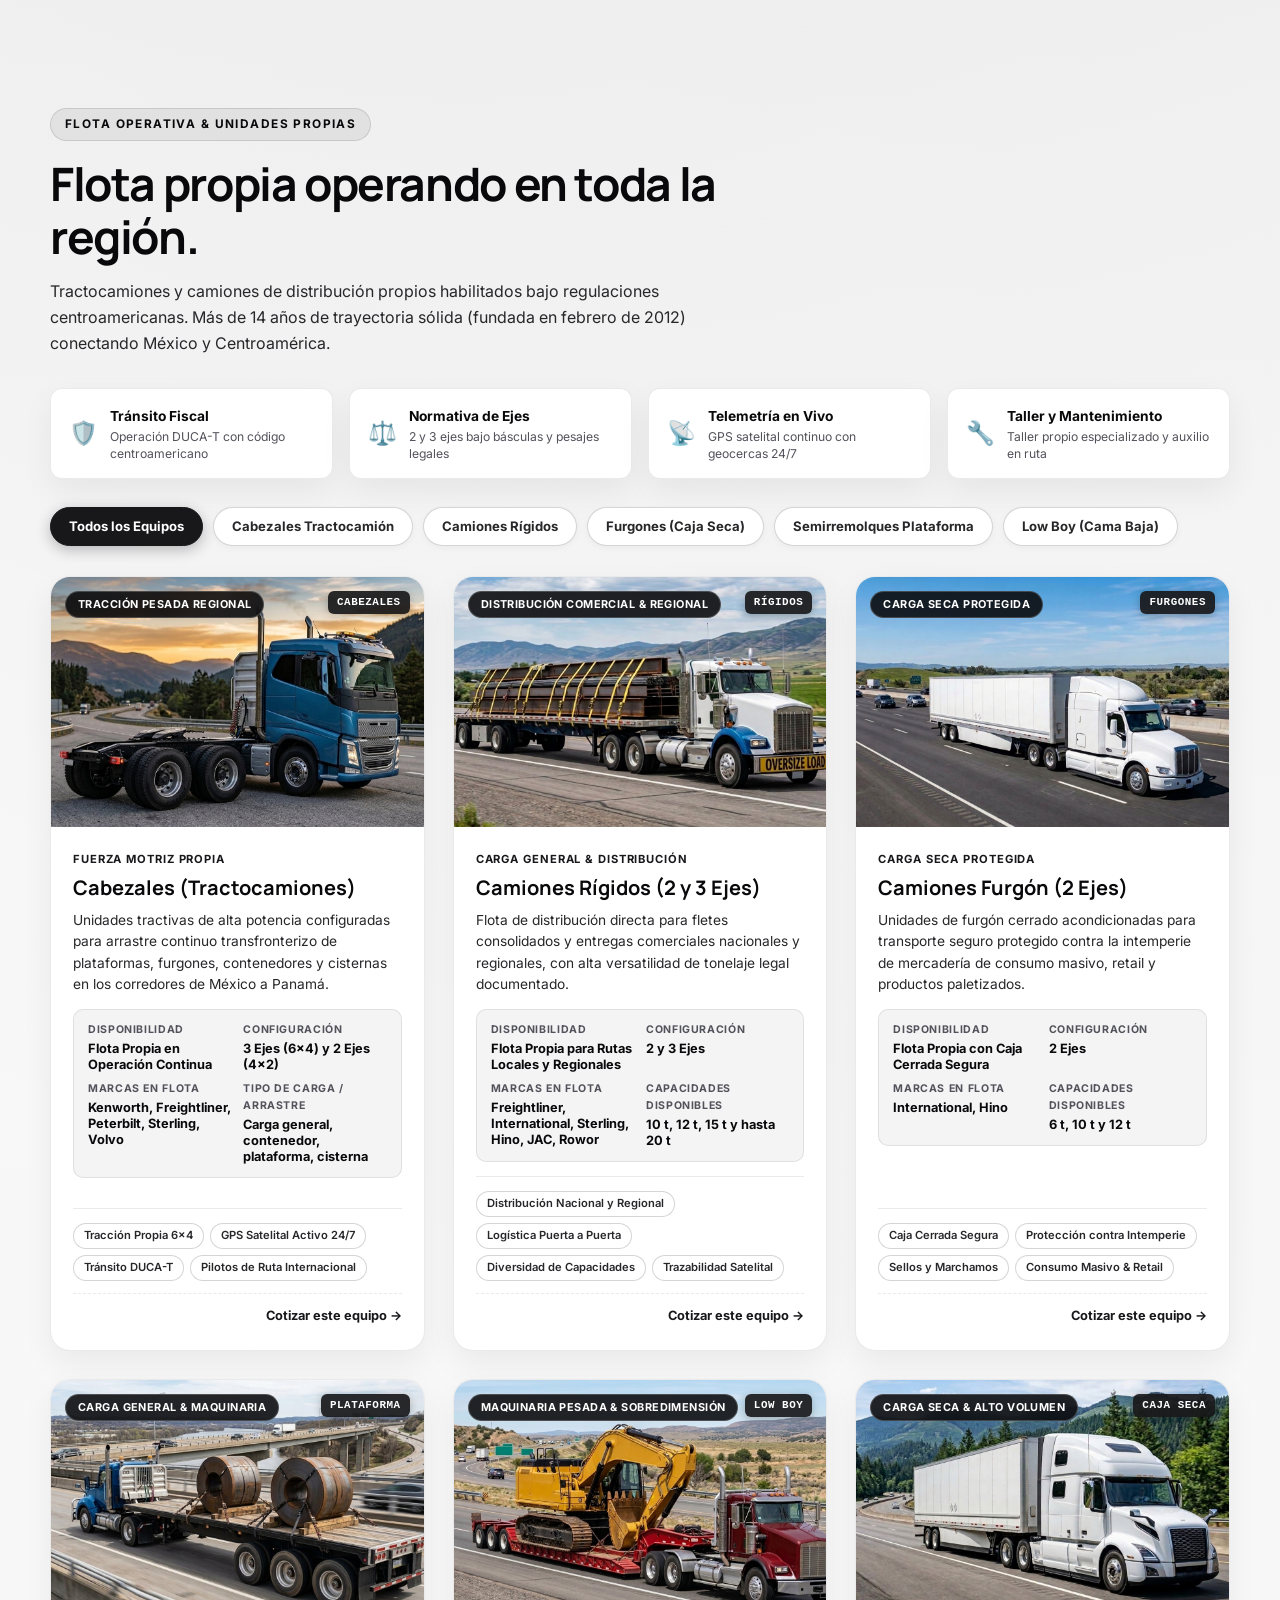
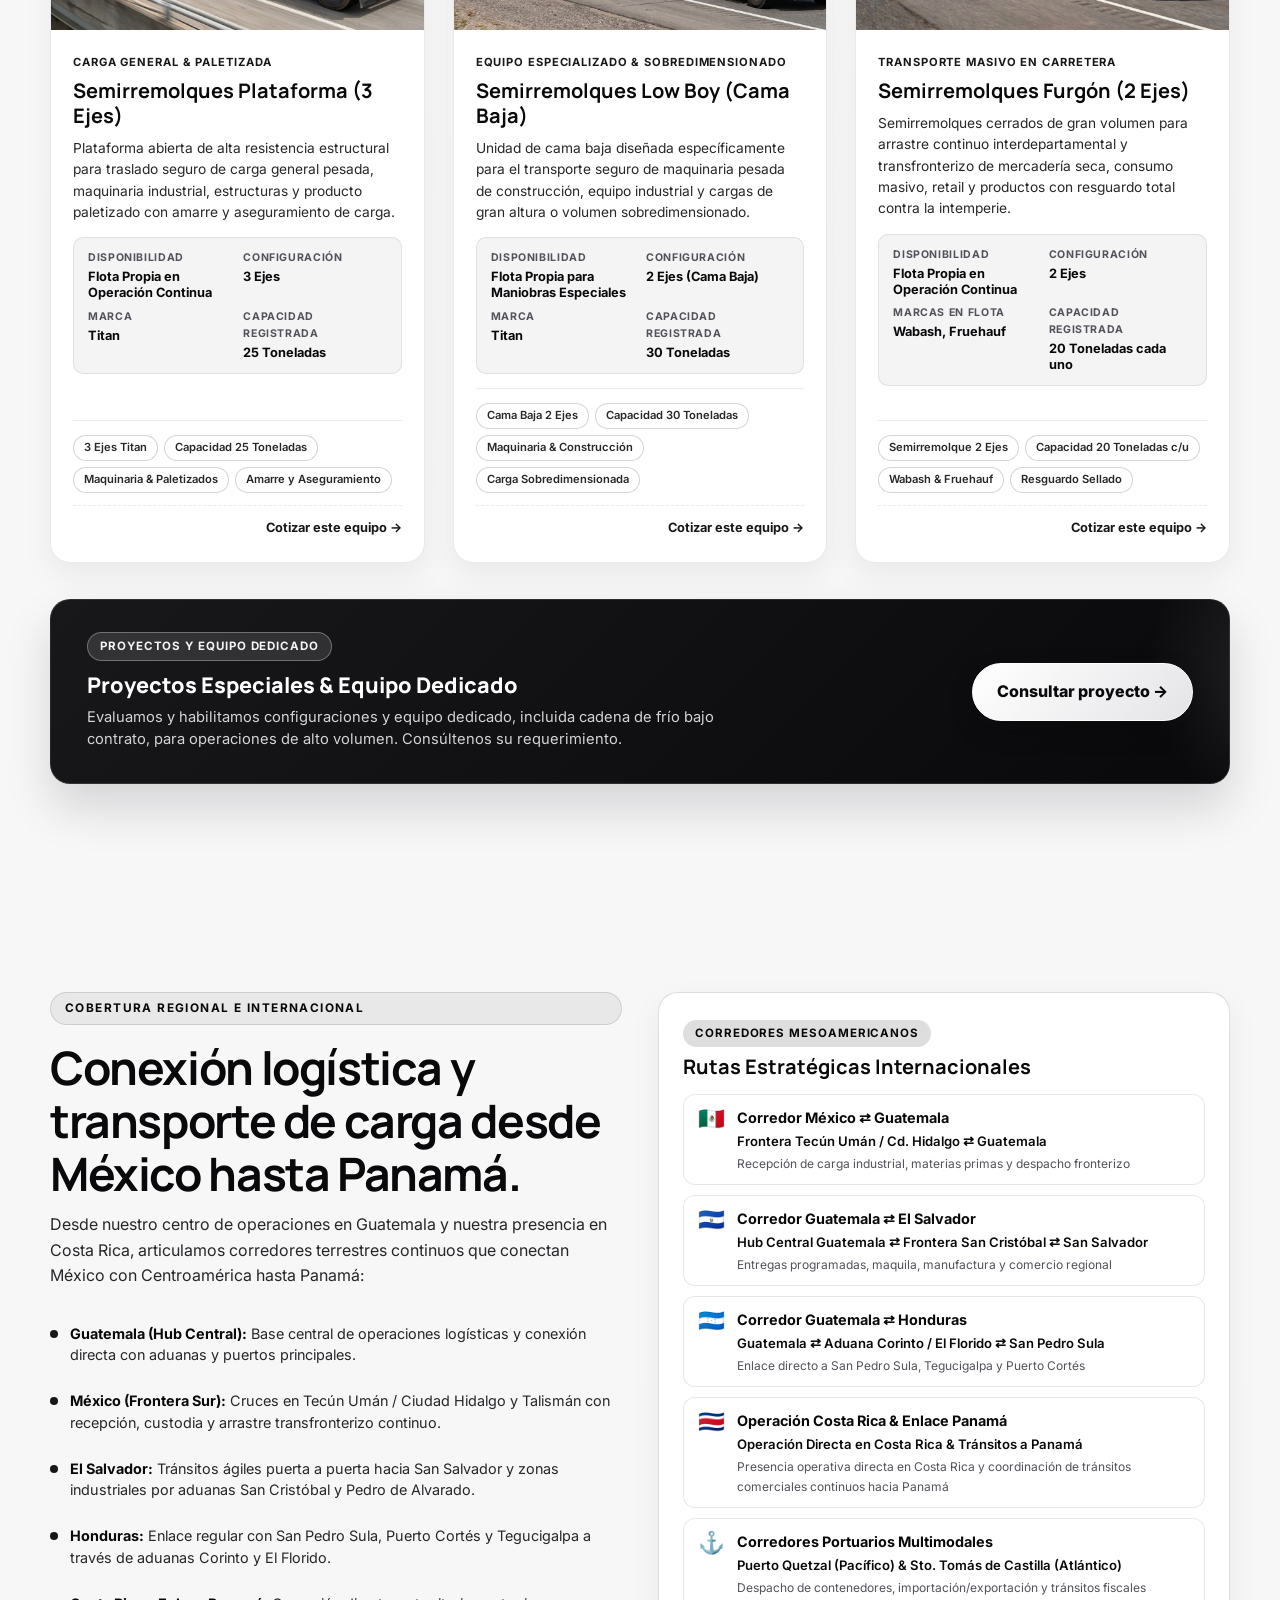
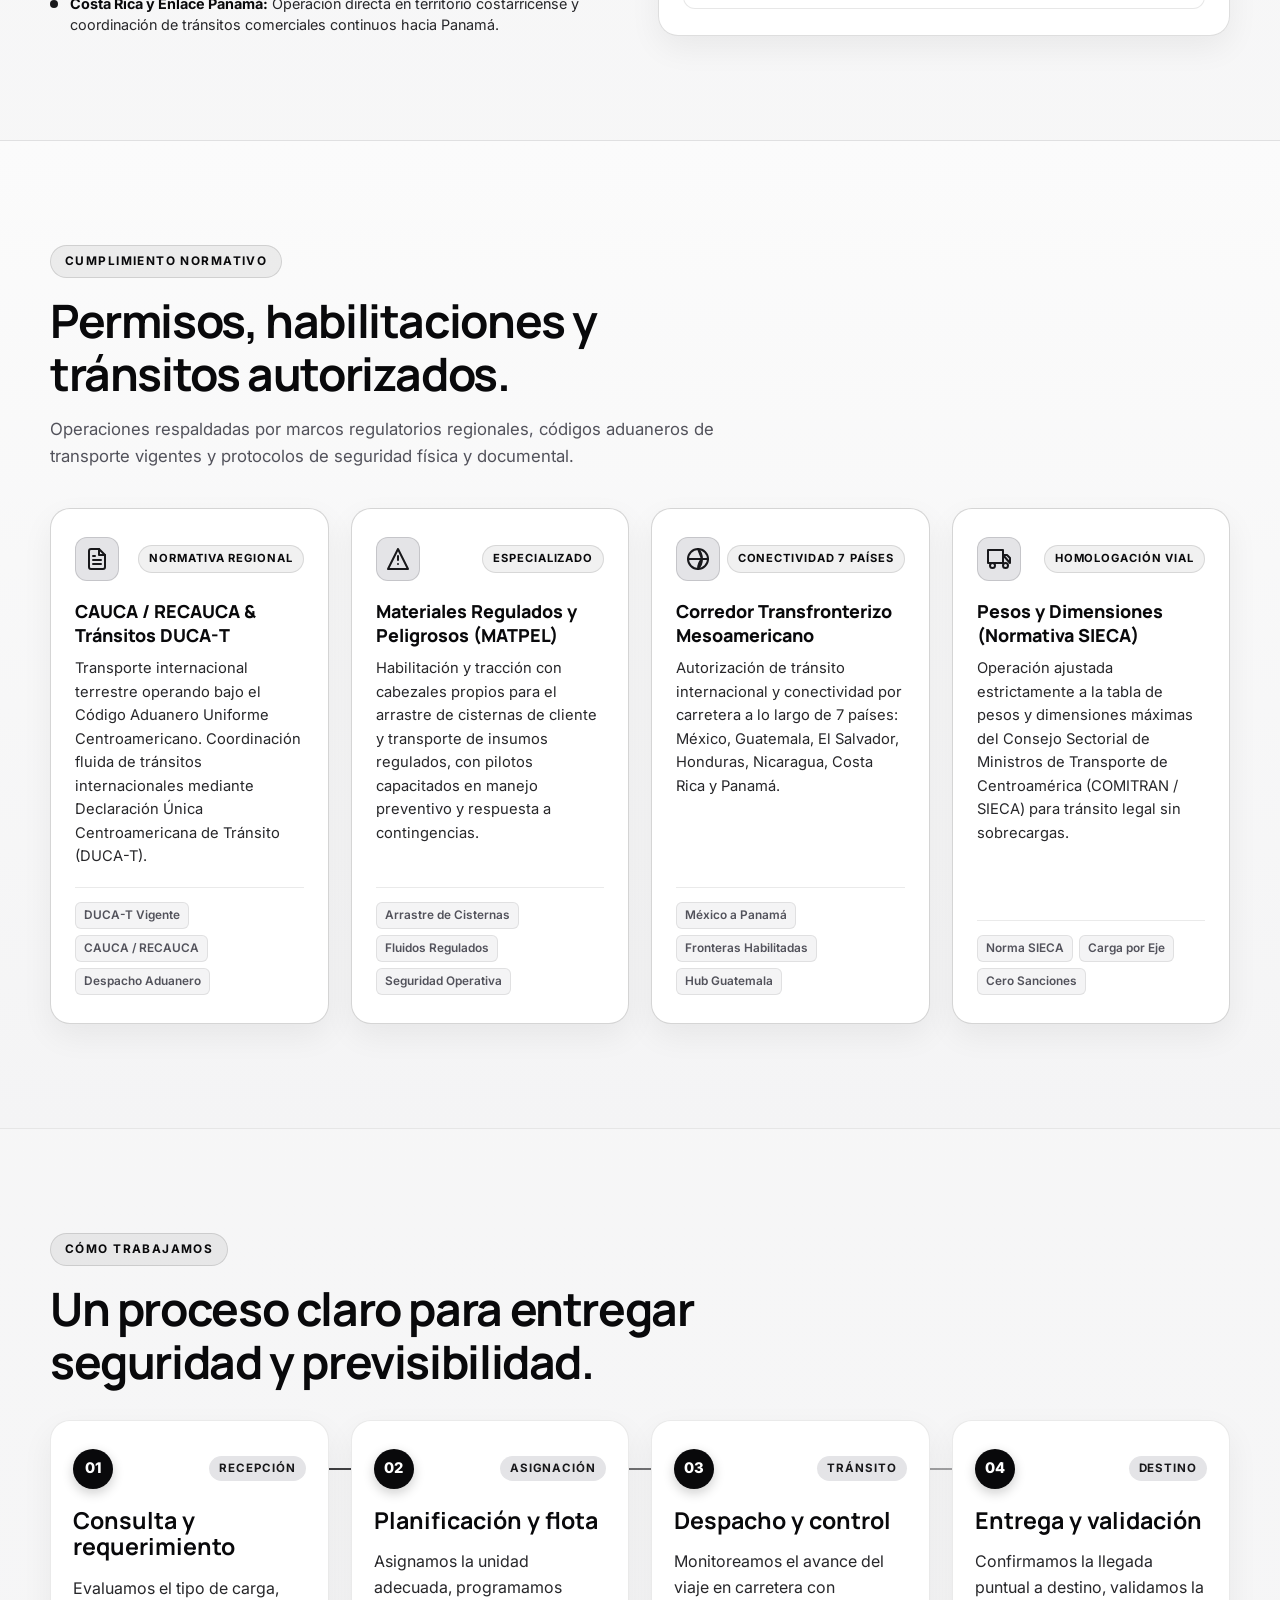
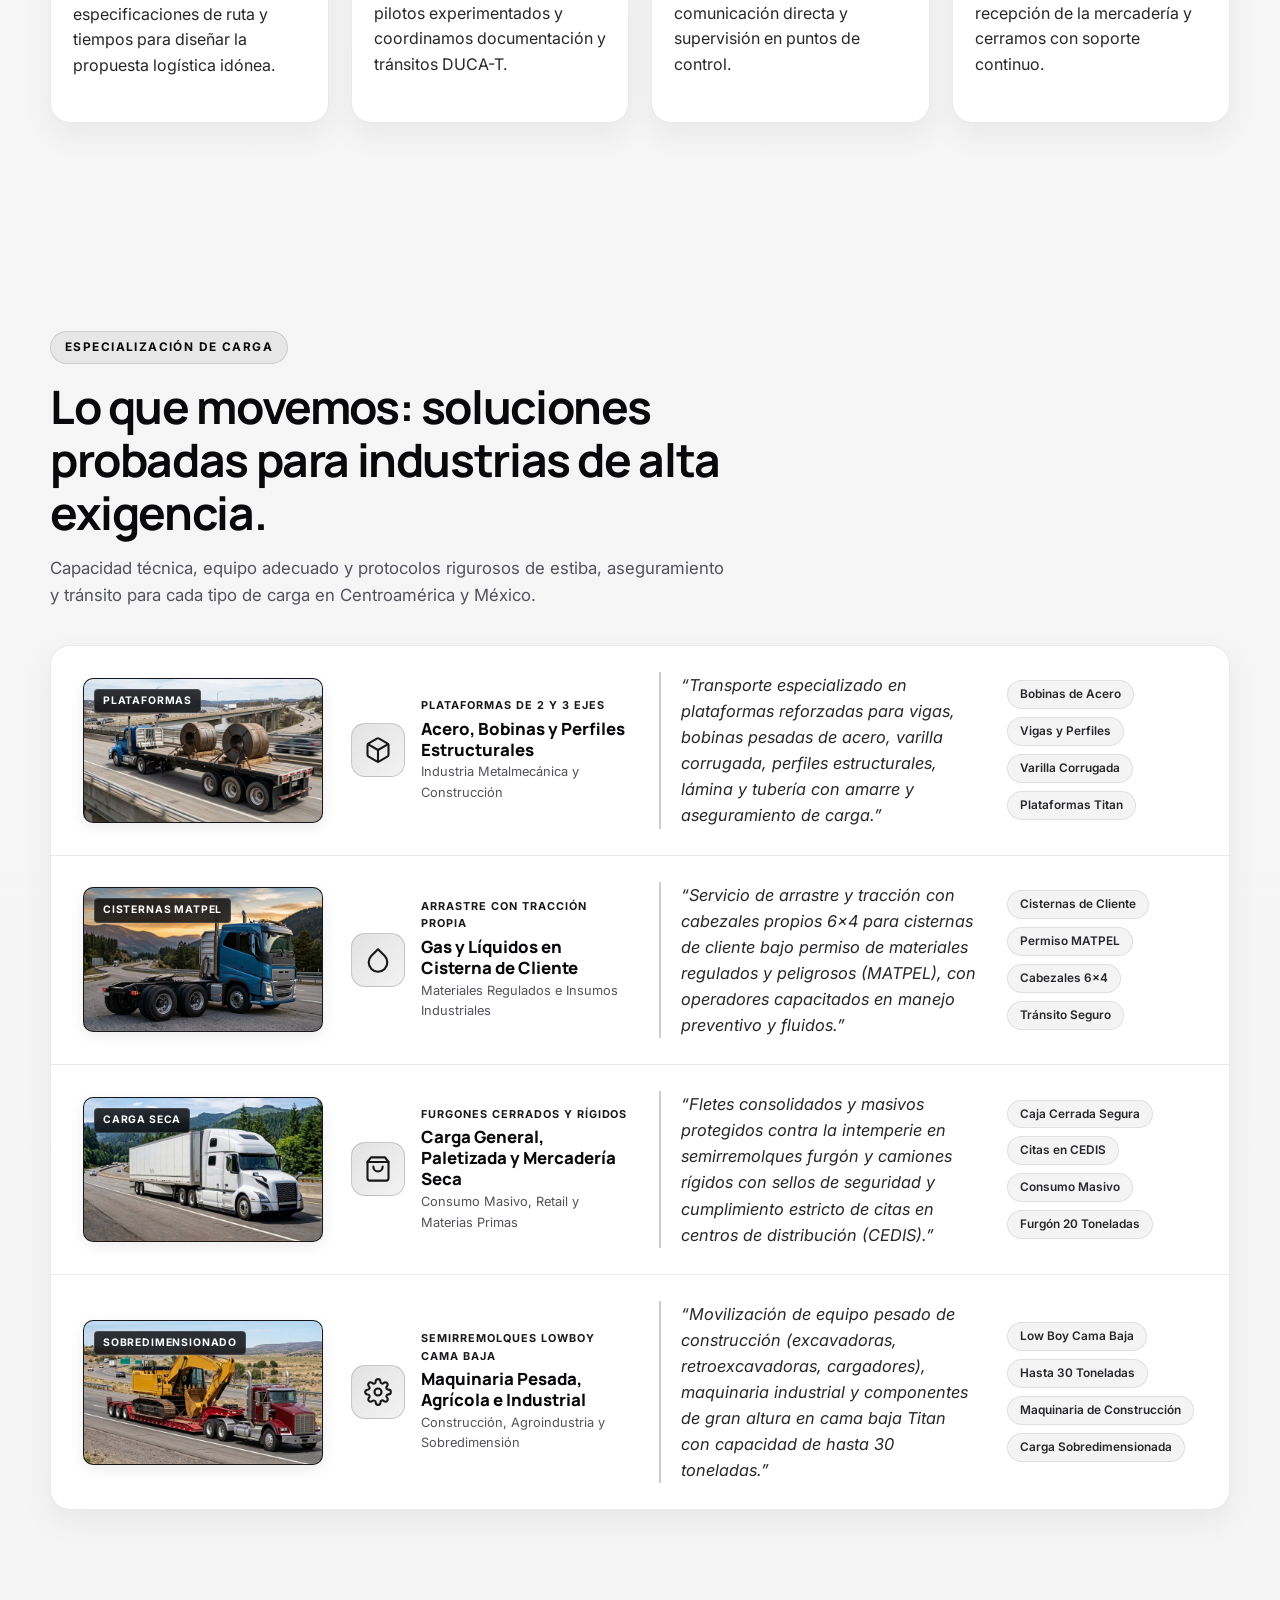
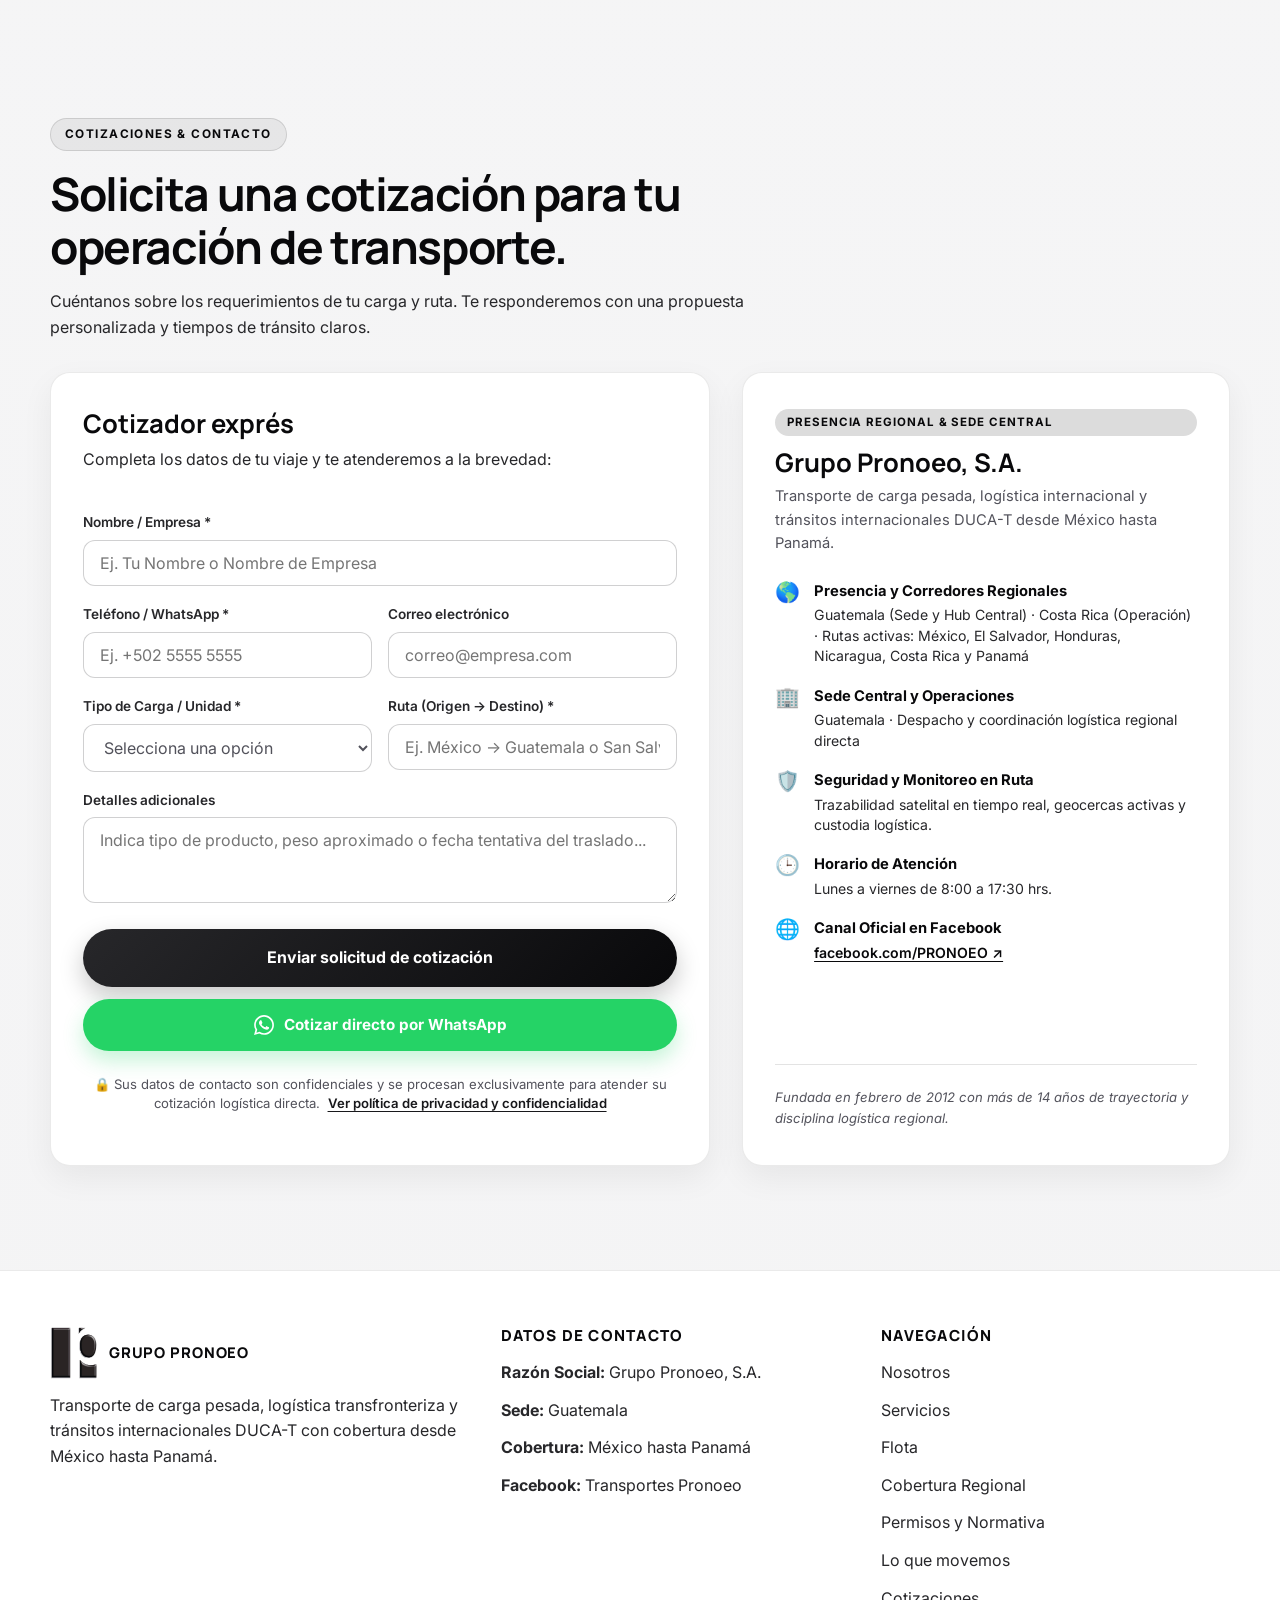
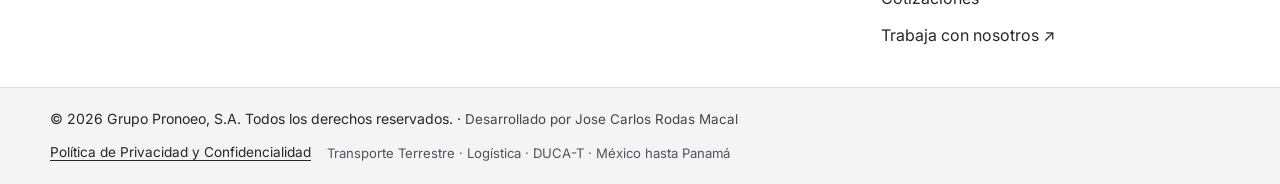
==== commit 4909e150: "style(navigation): expand header container, resolve brand overlap, and refine link proportions" ====
--- a/index.html
+++ b/index.html
@@ -66,7 +66,7 @@
     <link rel="canonical" href="https://grupopronoeo.com/" />
 
     <!-- Main stylesheet -->
-    <link rel="stylesheet" href="./css/styles.css?v=7.6" />
+    <link rel="stylesheet" href="./css/styles.css?v=7.7" />
 
     <!-- Structured Data (JSON-LD) for Google Search & Logistics Rich Results -->
     <script type="application/ld+json">
--- a/css/styles.css
+++ b/css/styles.css
@@ -180,11 +180,16 @@
   box-shadow: 0 10px 30px rgba(9, 9, 11, 0.08);
 }
 
-.nav {
+.site-header .nav {
   display: flex;
   justify-content: space-between;
   align-items: center;
-  min-height: 74px;
+  min-height: 72px;
+  max-width: 1440px;
+  width: 100%;
+  margin: 0 auto;
+  padding: 0 clamp(20px, 2.8vw, 44px);
+  gap: clamp(20px, 2.5vw, 48px);
 }
 
 .brand {
@@ -192,23 +197,26 @@
   align-items: center;
   gap: 12px;
   font-weight: 800;
-  letter-spacing: 0.08em;
+  letter-spacing: 0.06em;
   text-transform: uppercase;
+  flex-shrink: 0;
+  margin-right: clamp(18px, 2.8vw, 44px);
 }
 
 .brand-logo {
   display: block;
-  height: 52px;
+  height: 44px;
   width: auto;
   object-fit: contain;
+  transition: transform 0.2s ease;
 }
 
 .brand-name {
   color: var(--text);
   font-family: "Manrope", sans-serif;
   font-weight: 800;
-  font-size: 0.95rem;
-  letter-spacing: 0.08em;
+  font-size: 0.92rem;
+  letter-spacing: 0.06em;
   text-transform: uppercase;
   white-space: nowrap;
 }
@@ -216,19 +224,22 @@
 .nav-panel {
   display: flex;
   align-items: center;
-  gap: clamp(14px, 1.6vw, 26px);
+  gap: clamp(14px, 1.8vw, 28px);
+  margin-left: auto;
 }
 
 .nav-links {
   display: flex;
   align-items: center;
-  gap: clamp(10px, 1.2vw, 22px);
+  gap: clamp(10px, 1.15vw, 20px);
   color: var(--muted-2);
-  font-size: clamp(0.86rem, 0.92vw, 0.95rem);
+  font-size: 0.86rem;
+  font-weight: 600;
 }
 
 .nav-links a {
   white-space: nowrap;
+  padding: 6px 3px;
   transition: color 0.2s ease;
 }
 
@@ -243,8 +254,8 @@
   width: 1px;
   height: 16px;
   background: var(--line-strong);
-  margin: 0 2px;
-  opacity: 0.6;
+  margin: 0 4px;
+  opacity: 0.5;
 }
 
 /* Enlace destacado hacia el portal de pilotos (armonioso, sin burbujas invasivas) */
@@ -252,10 +263,12 @@
   display: inline-flex;
   align-items: center;
   gap: 5px;
-  padding: 5px 9px;
-  border-radius: 8px;
+  padding: 5px 11px;
+  border-radius: 999px;
+  background: rgba(24, 24, 27, 0.05);
+  border: 1px solid rgba(24, 24, 27, 0.12);
   color: var(--primary) !important;
-  font-size: clamp(0.82rem, 0.88vw, 0.9rem);
+  font-size: 0.82rem;
   font-weight: 700;
   letter-spacing: 0.01em;
   text-decoration: none;
@@ -270,13 +283,14 @@
 }
 
 .nav-link-pilotos:hover {
-  background: rgba(24, 24, 27, 0.08);
-  color: var(--primary-strong) !important;
+  background: var(--primary);
+  border-color: var(--primary);
+  color: #ffffff !important;
 }
 
 .nav-link-pilotos:hover .nav-pilotos-arrow {
   transform: translate(2px, -2px);
-  color: var(--primary-strong);
+  color: #ffffff;
 }
 
 .nav-actions {
@@ -288,8 +302,8 @@
 
 /* Proporciones estilizadas de los botones en la barra de navegación */
 .nav-actions .btn {
-  padding: 0.52rem 1.05rem;
-  font-size: 0.84rem;
+  padding: 0.46rem 1rem;
+  font-size: 0.82rem;
   font-weight: 700;
   white-space: nowrap;
 }
@@ -2800,10 +2814,13 @@
 }
 
 /**
- * Navigation Header Breakpoint (max-width: 1140px)
+ * Navigation Header Breakpoint (max-width: 1220px)
  * Activates sleek mobile drawer and hamburger menu to guarantee zero overlap on tablets, iPads, and compact laptops.
  */
-@media (max-width: 1140px) {
+@media (max-width: 1220px) {
+  .brand {
+    margin-right: 0;
+  }
   /* Mobile navigation drawer */
   .nav-panel {
     position: absolute;
